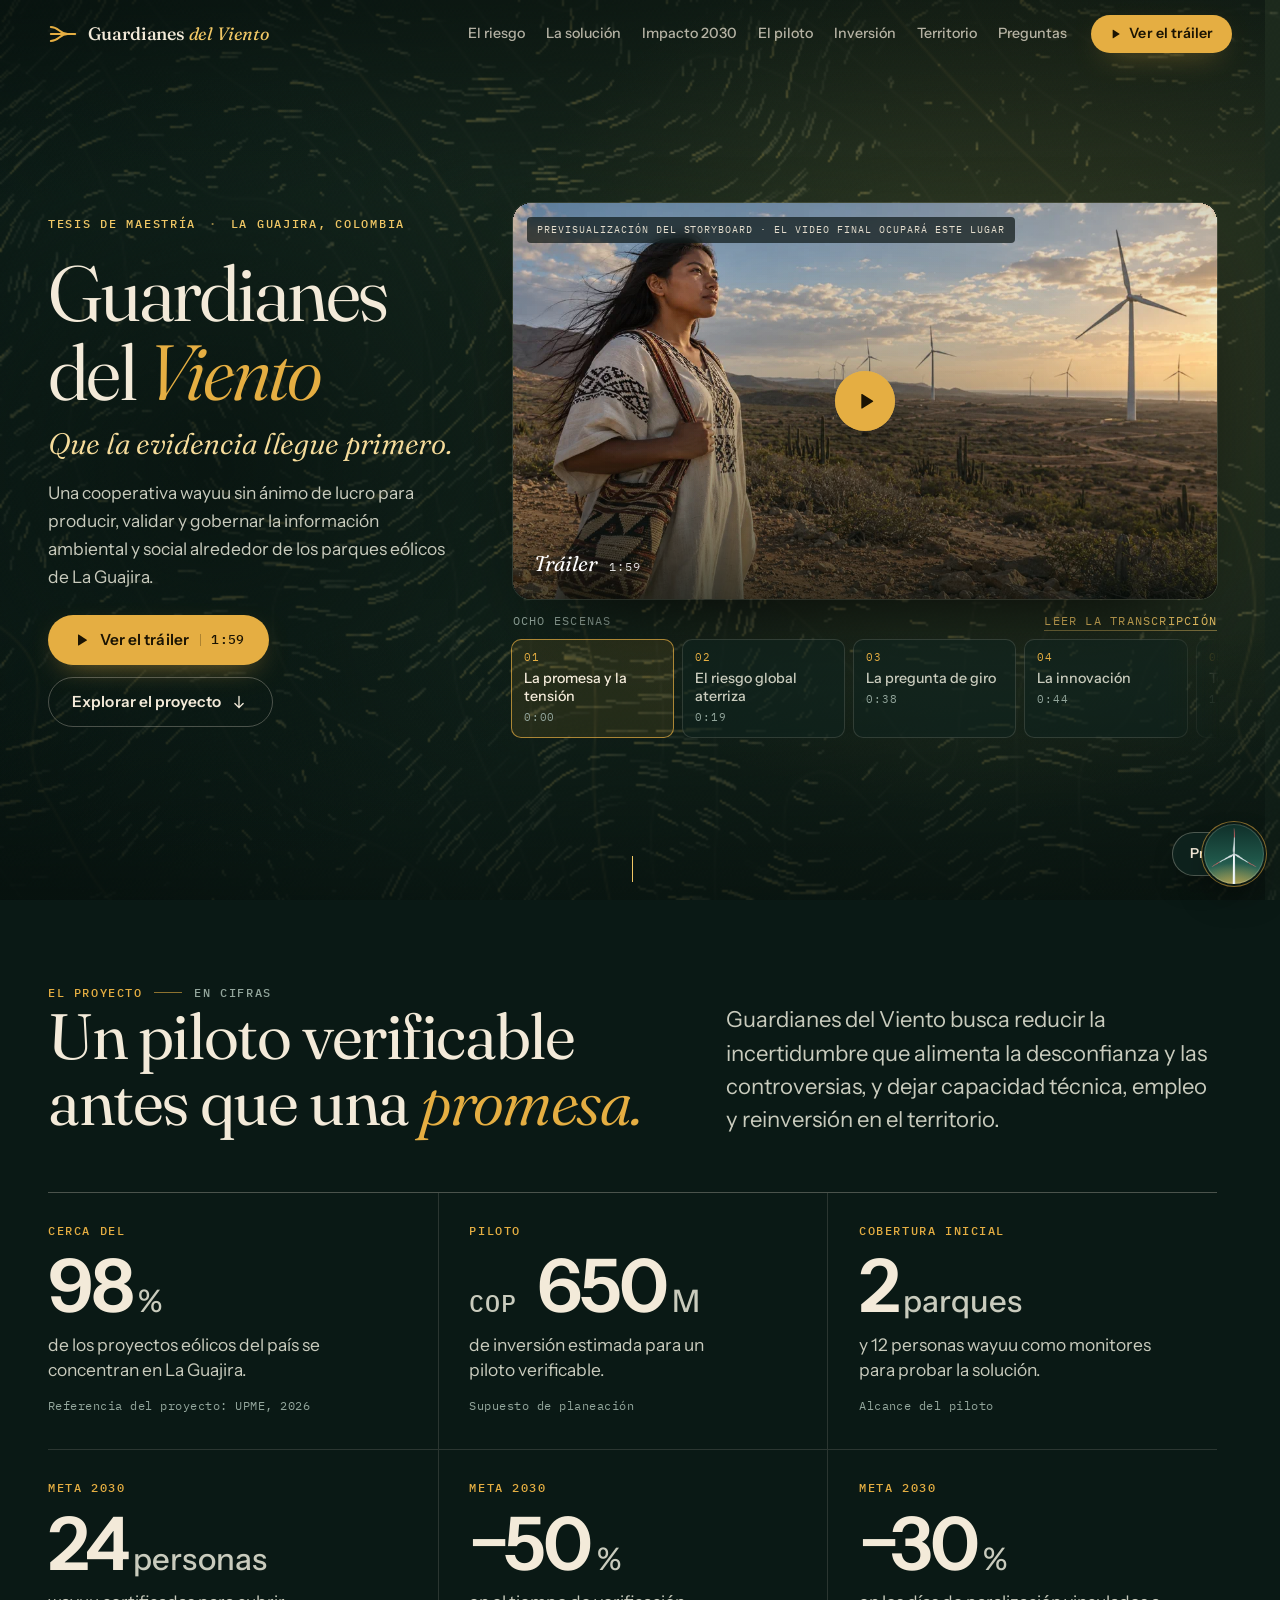
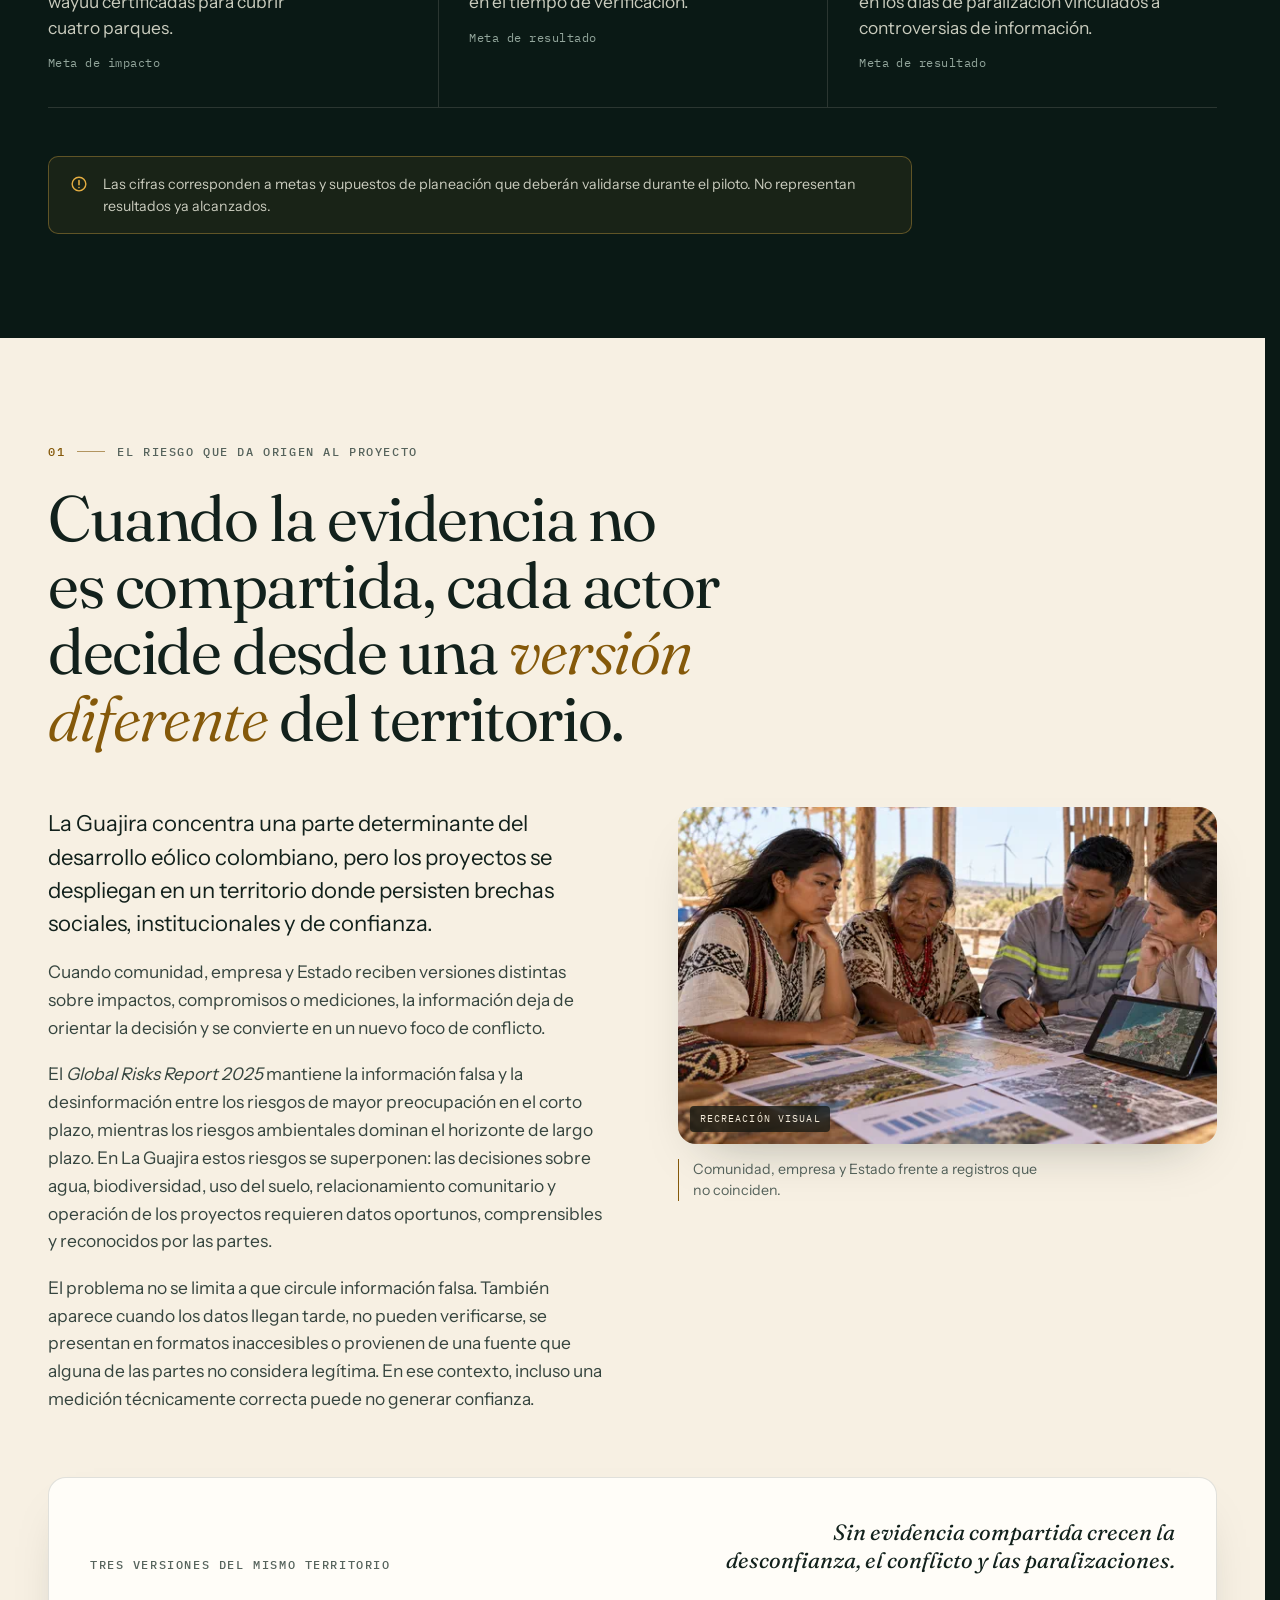
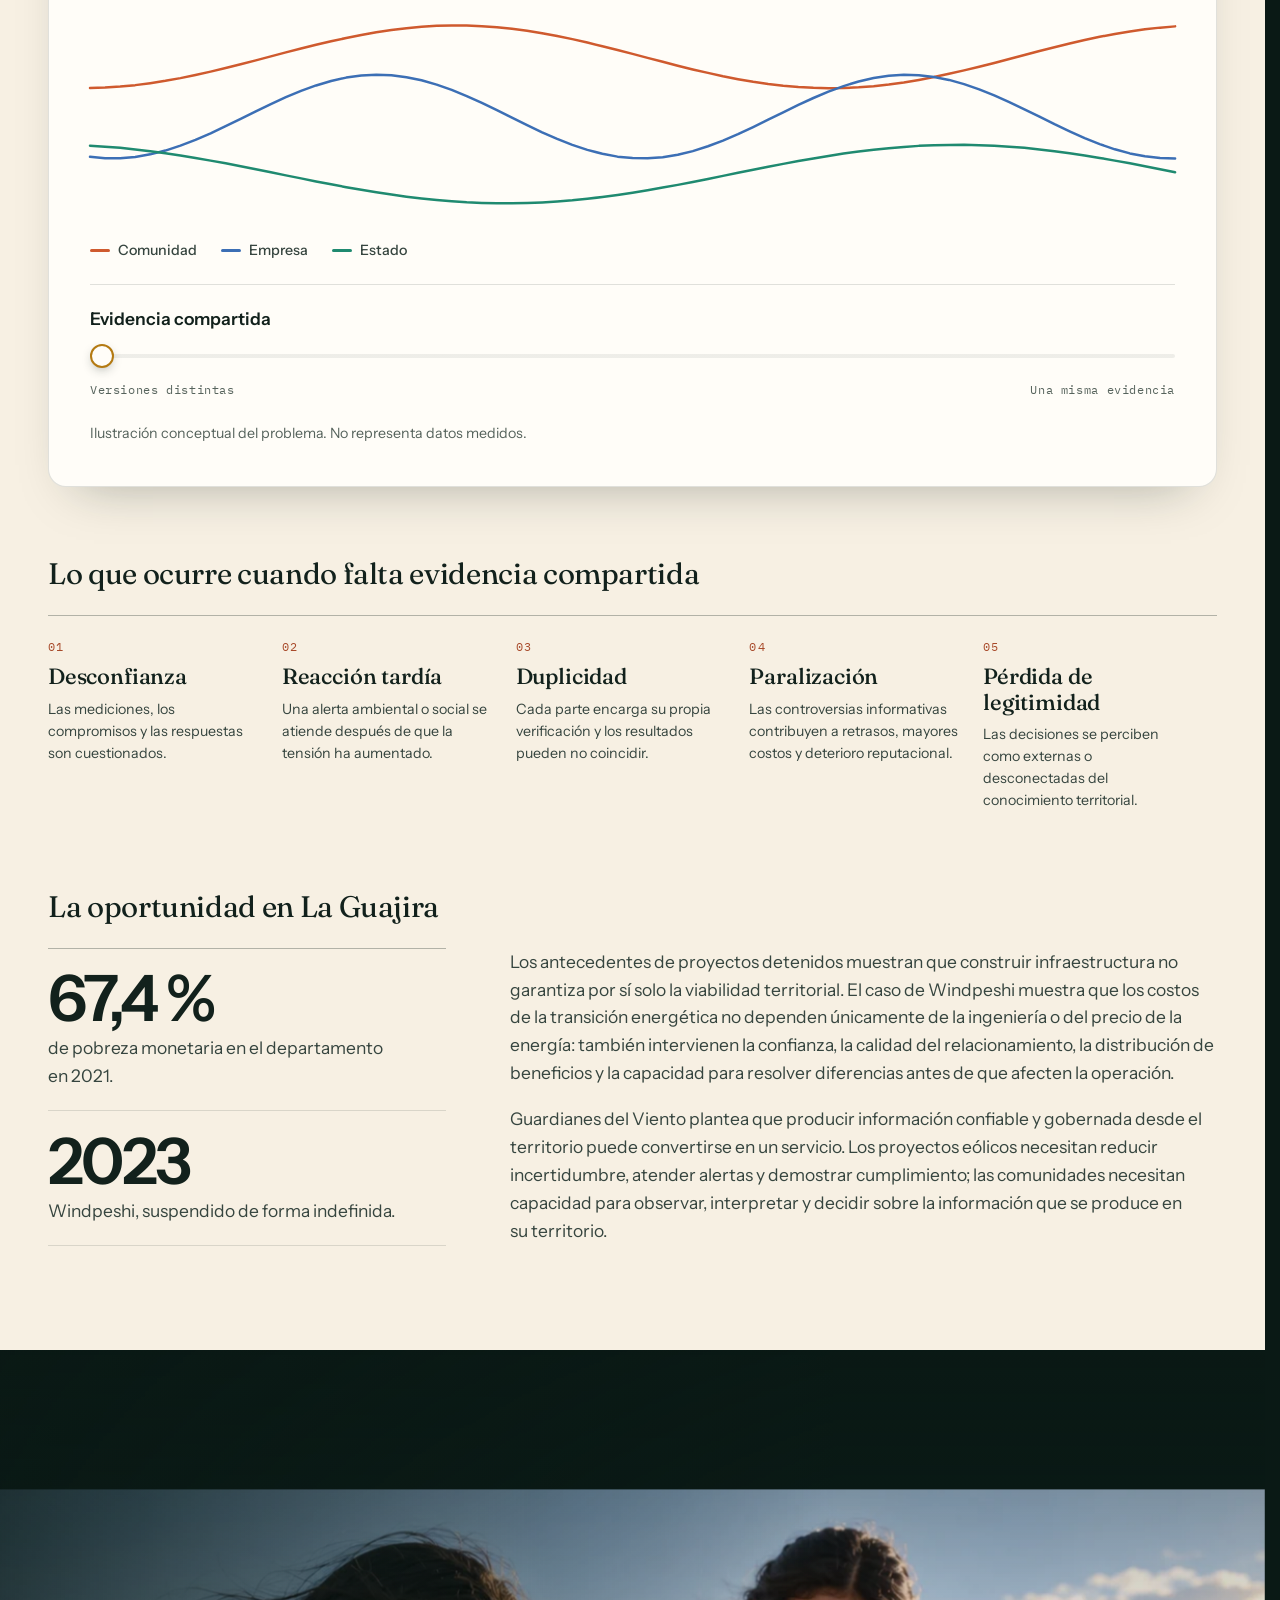
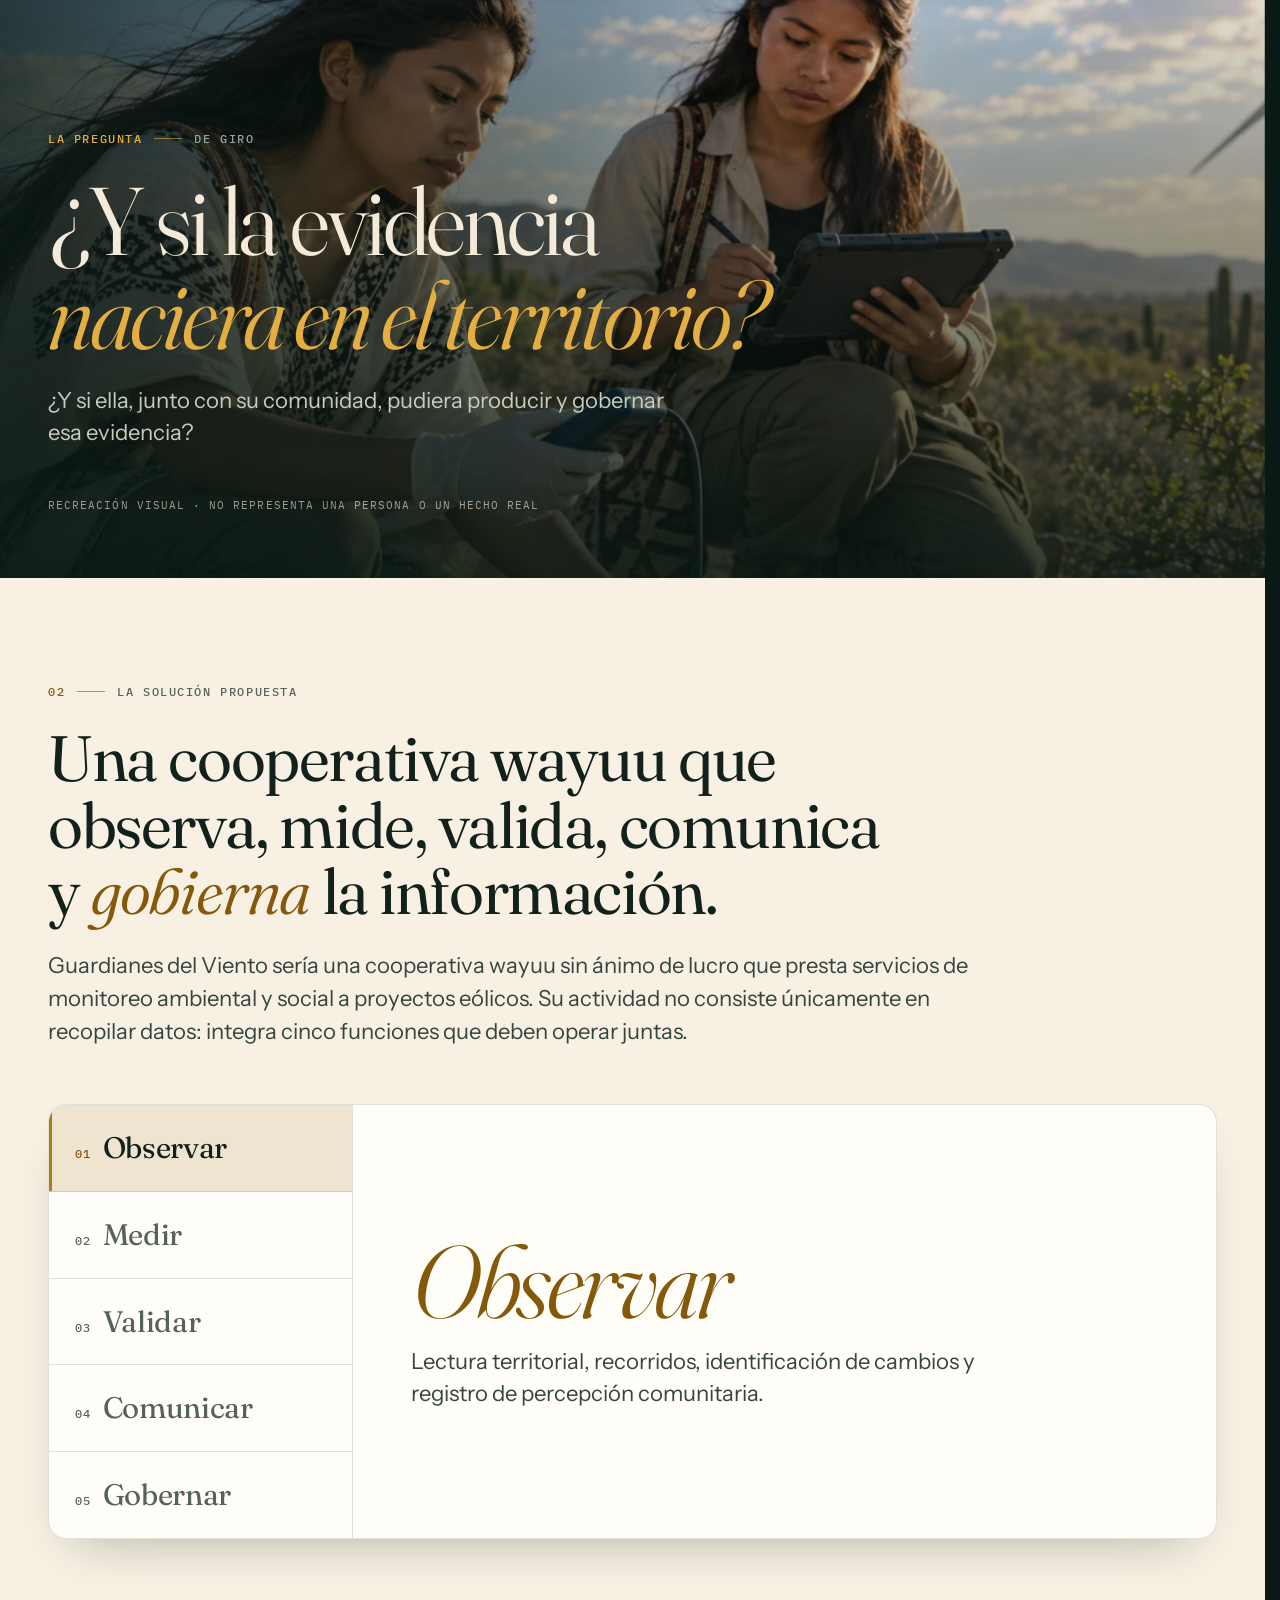
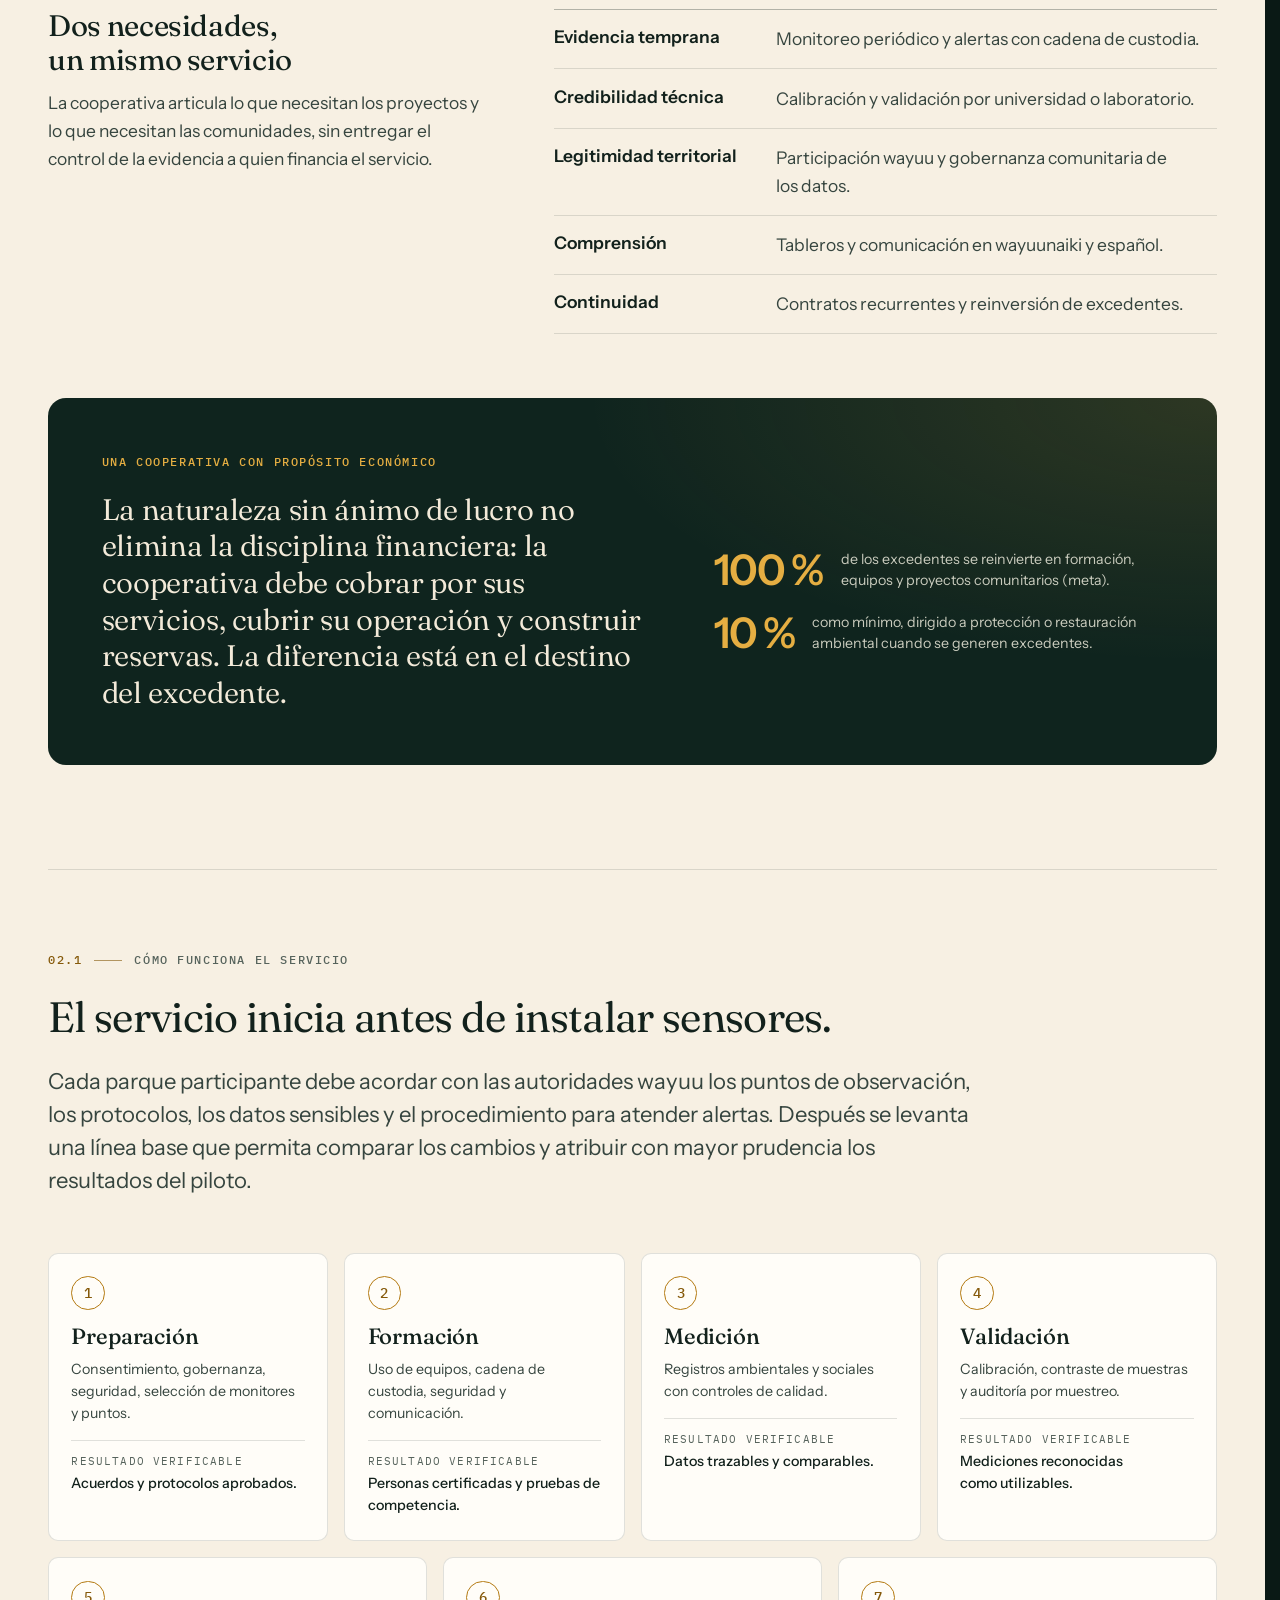
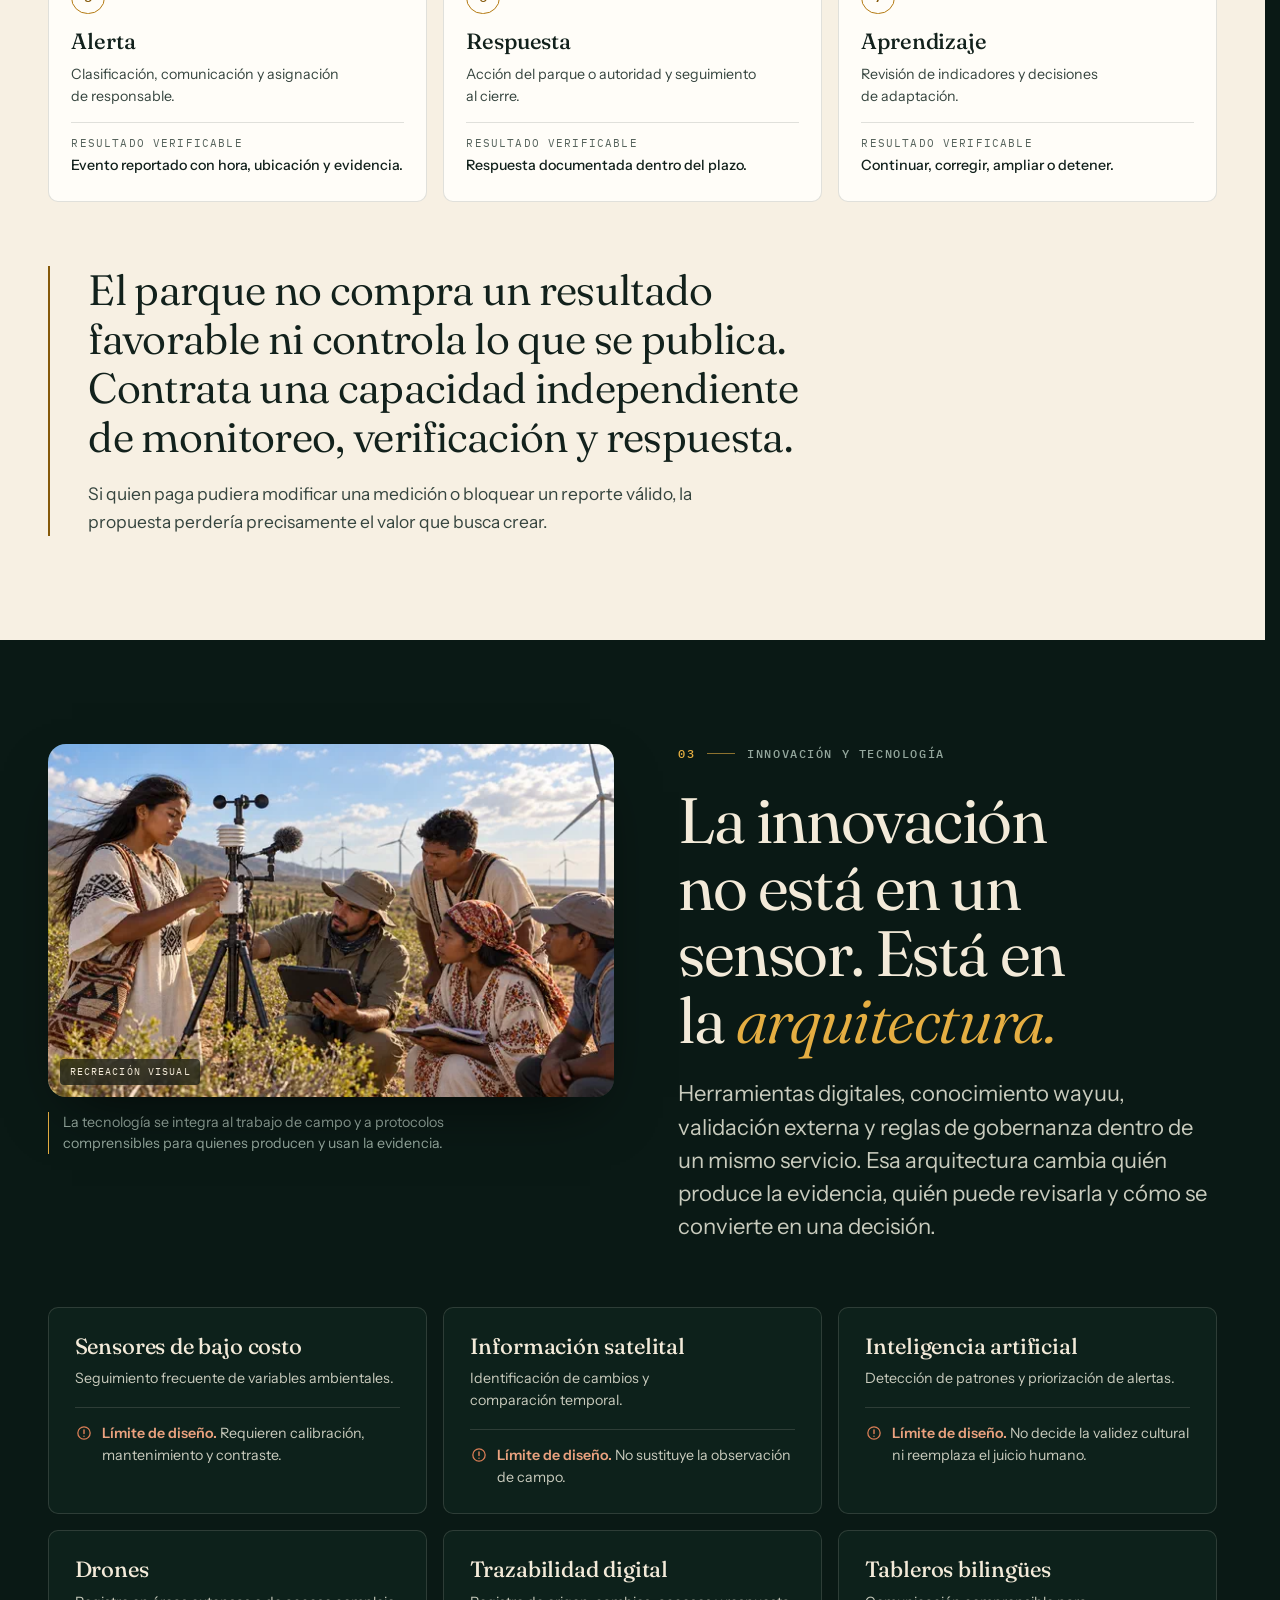
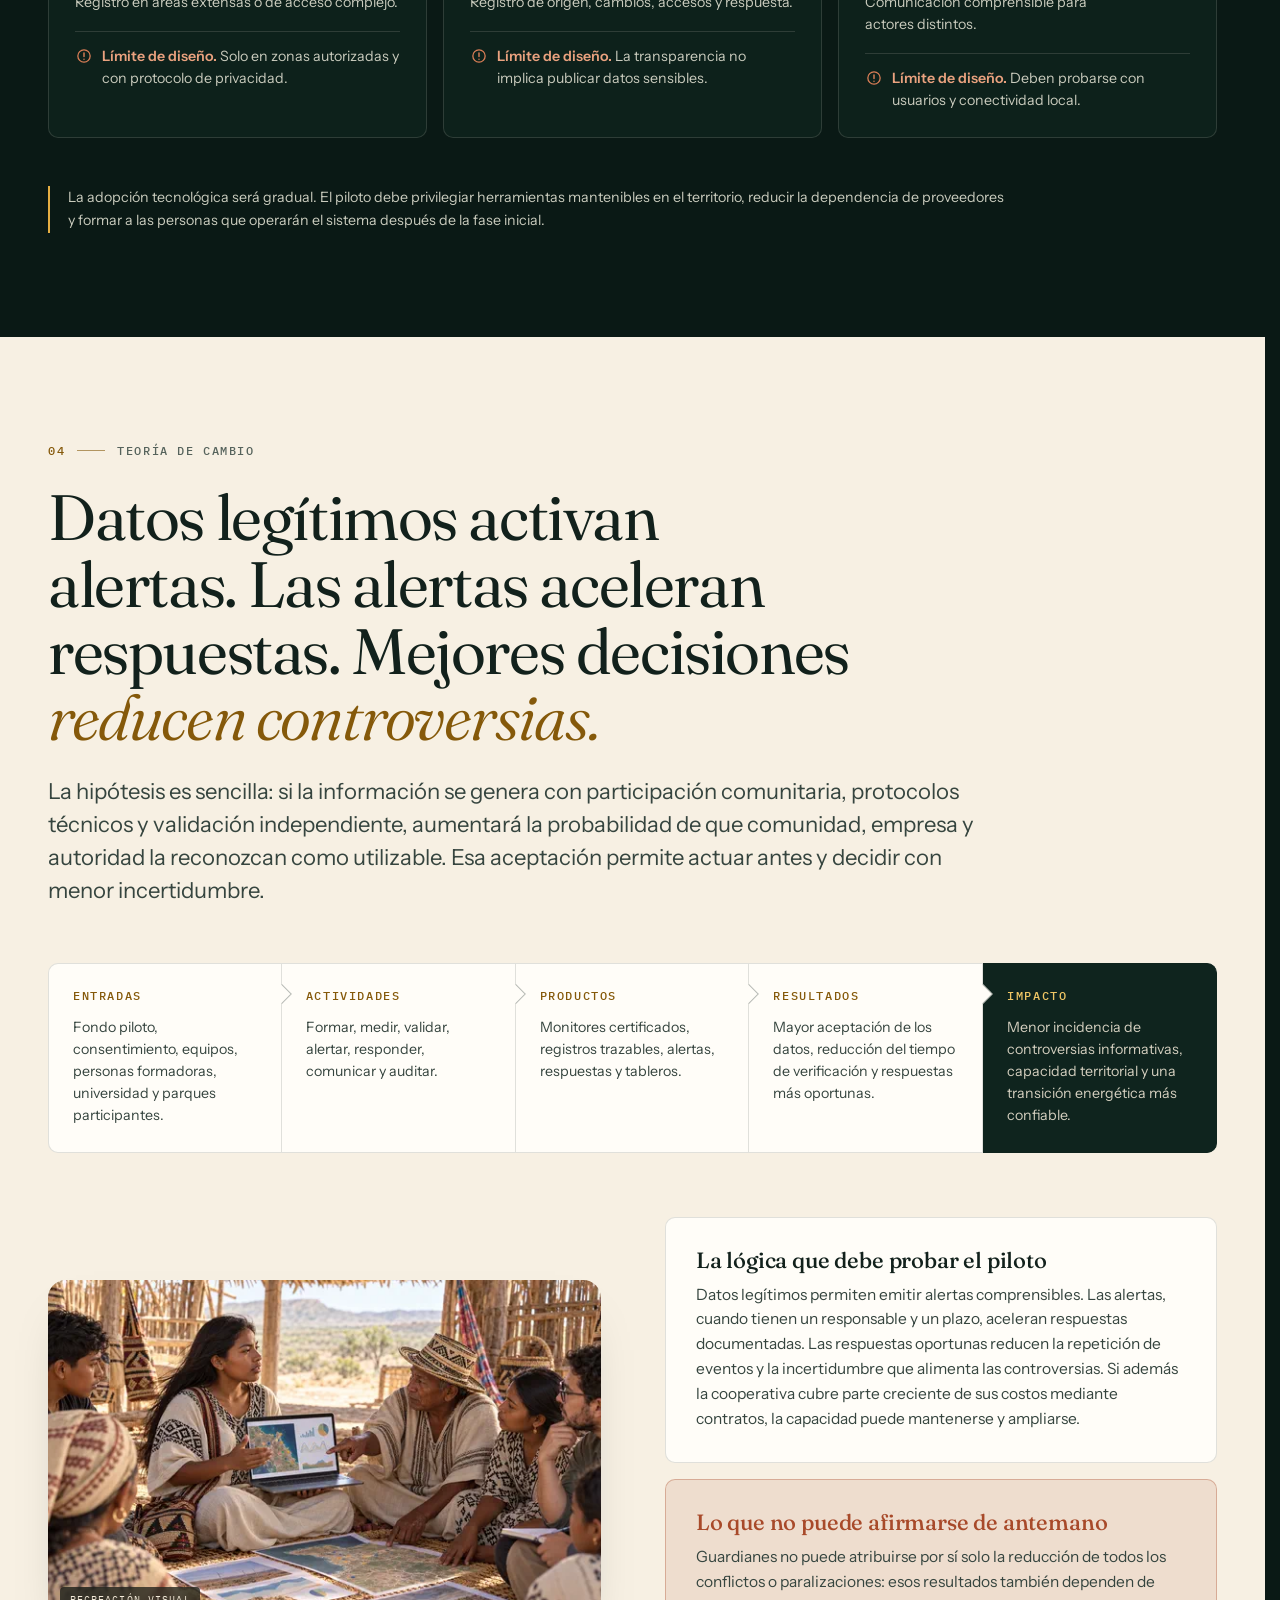
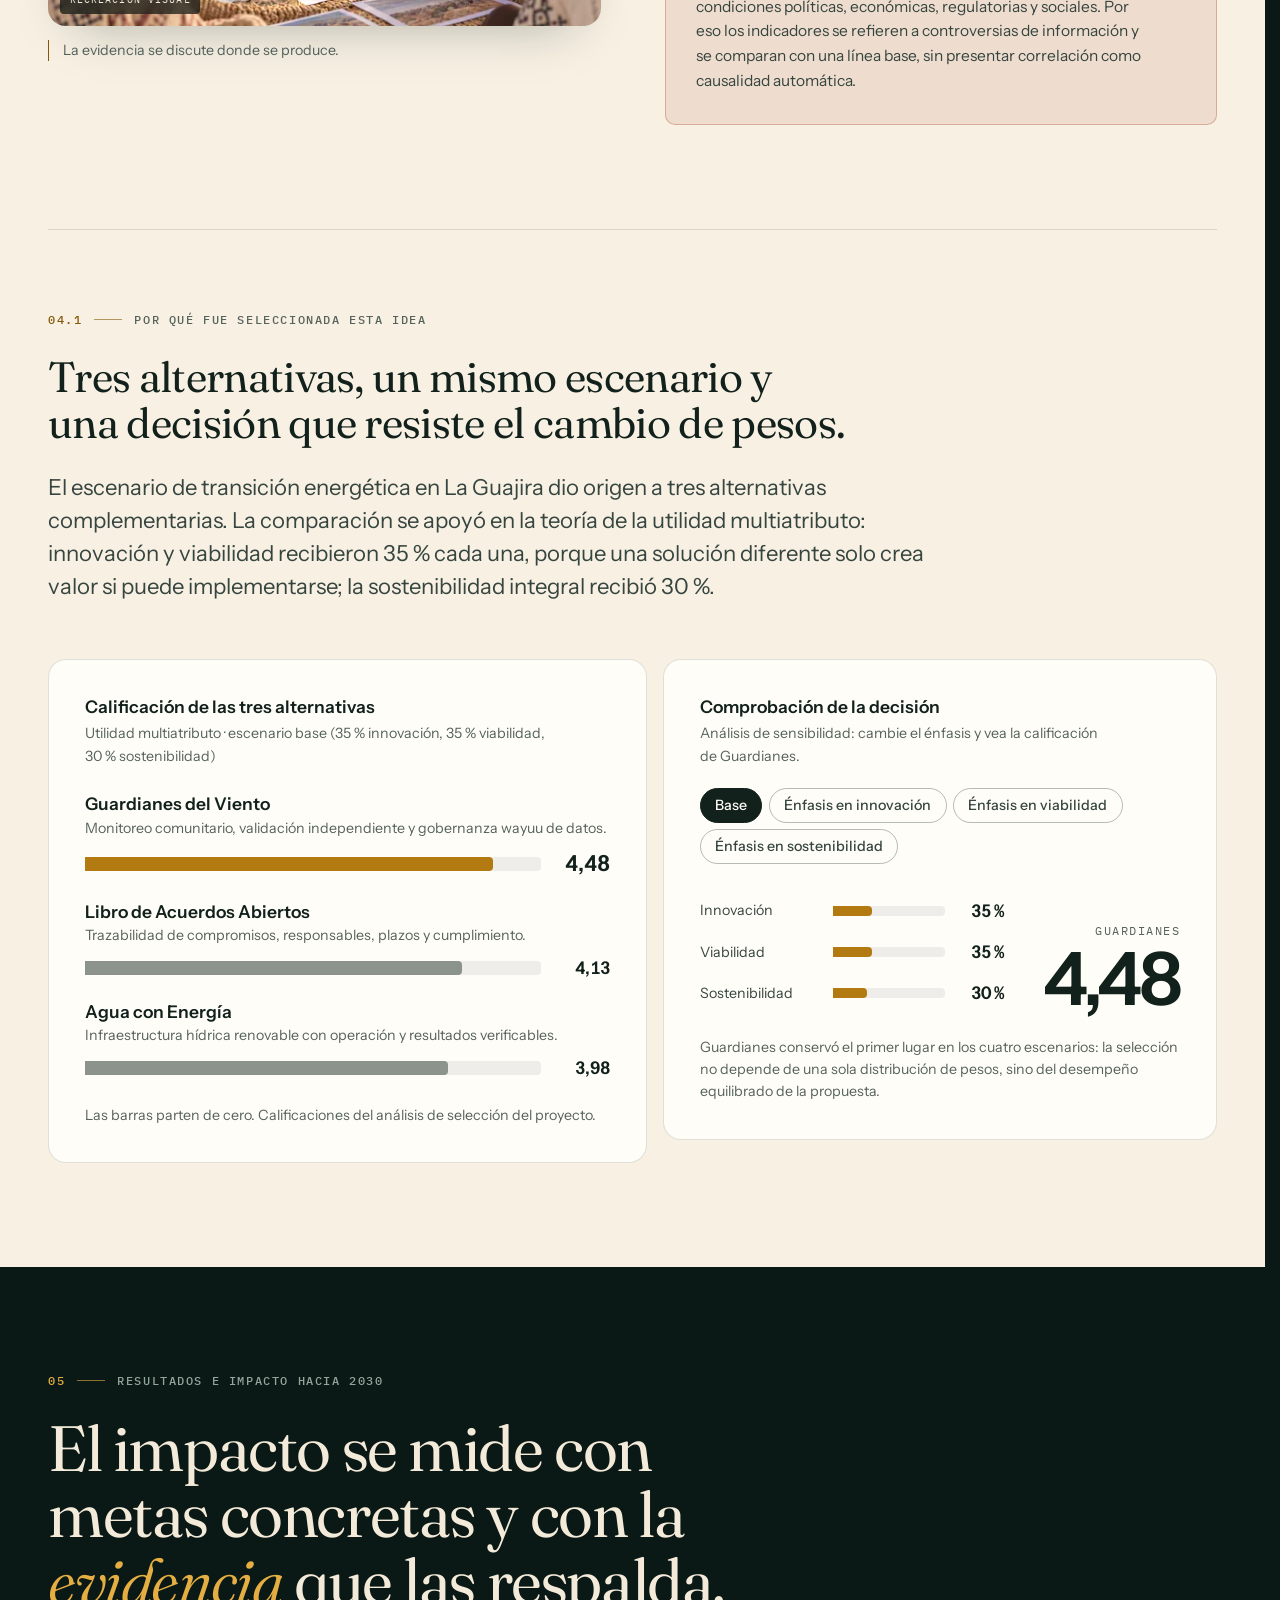
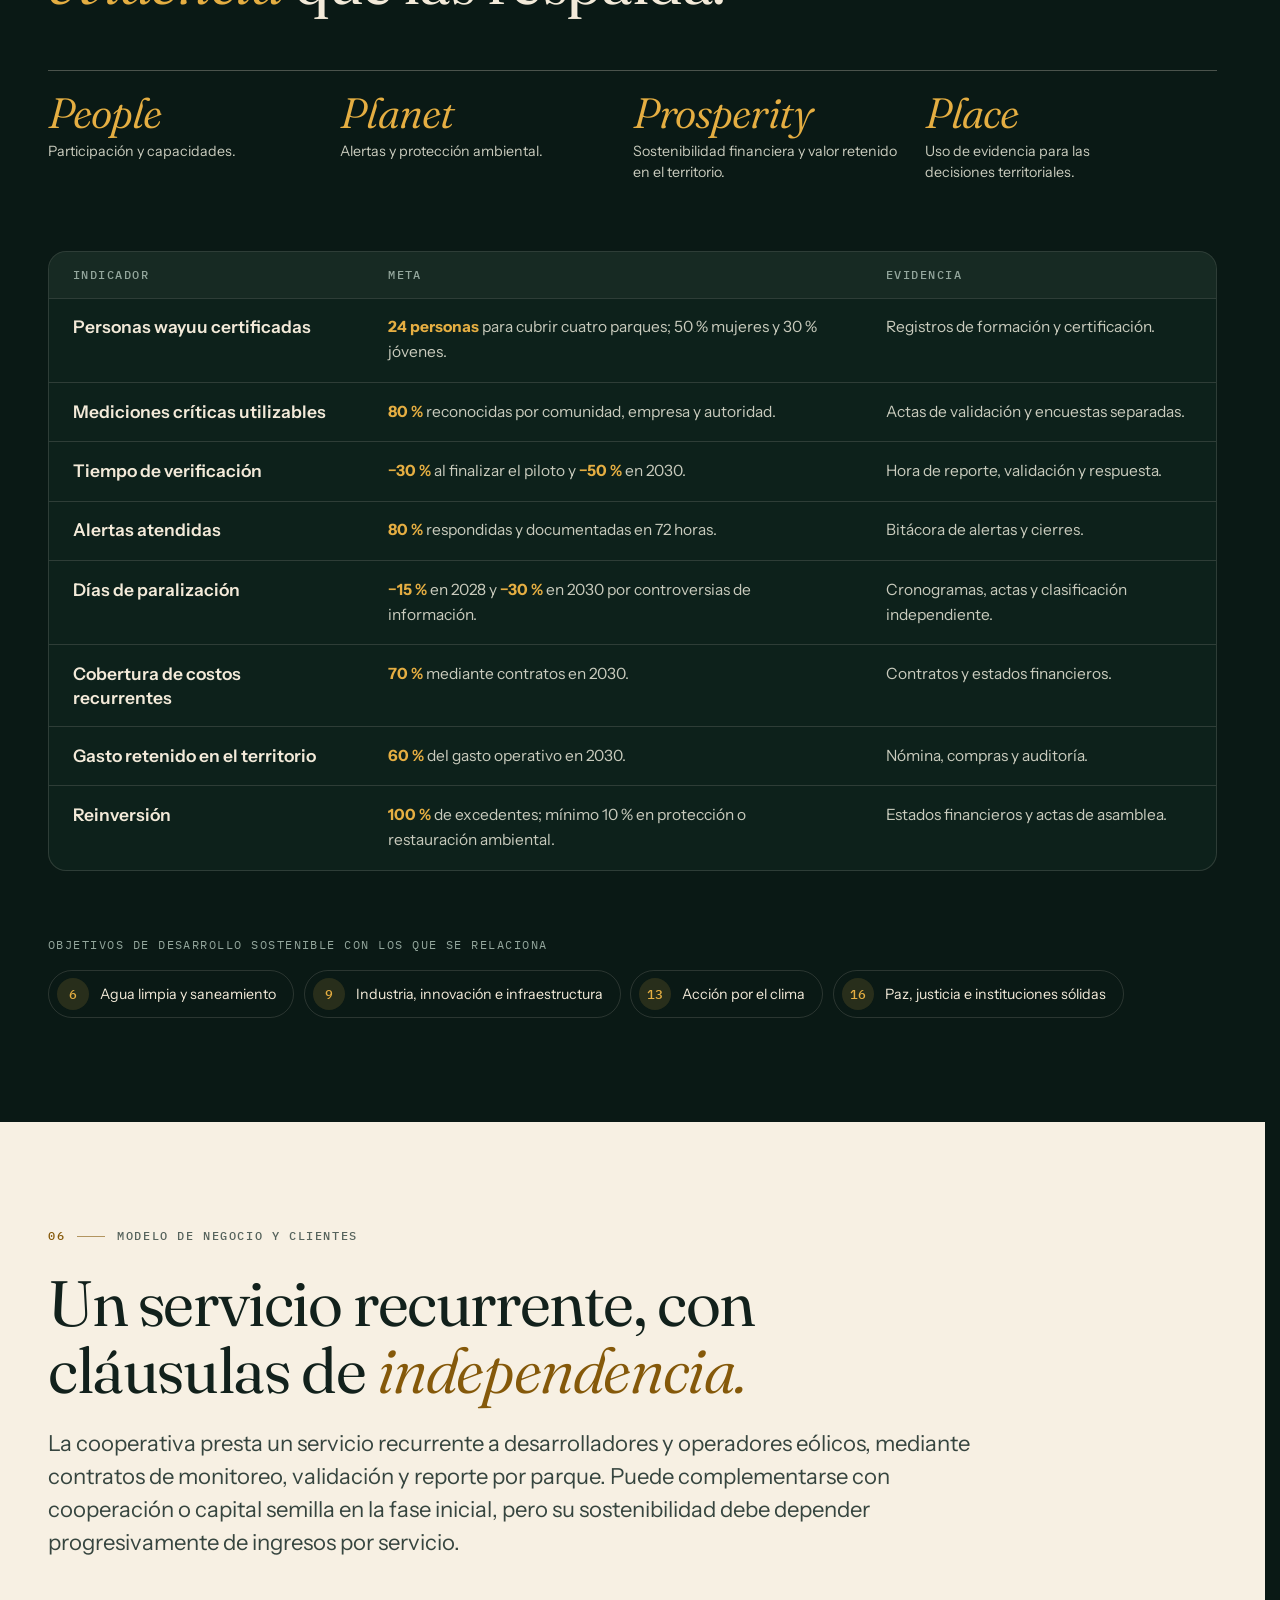
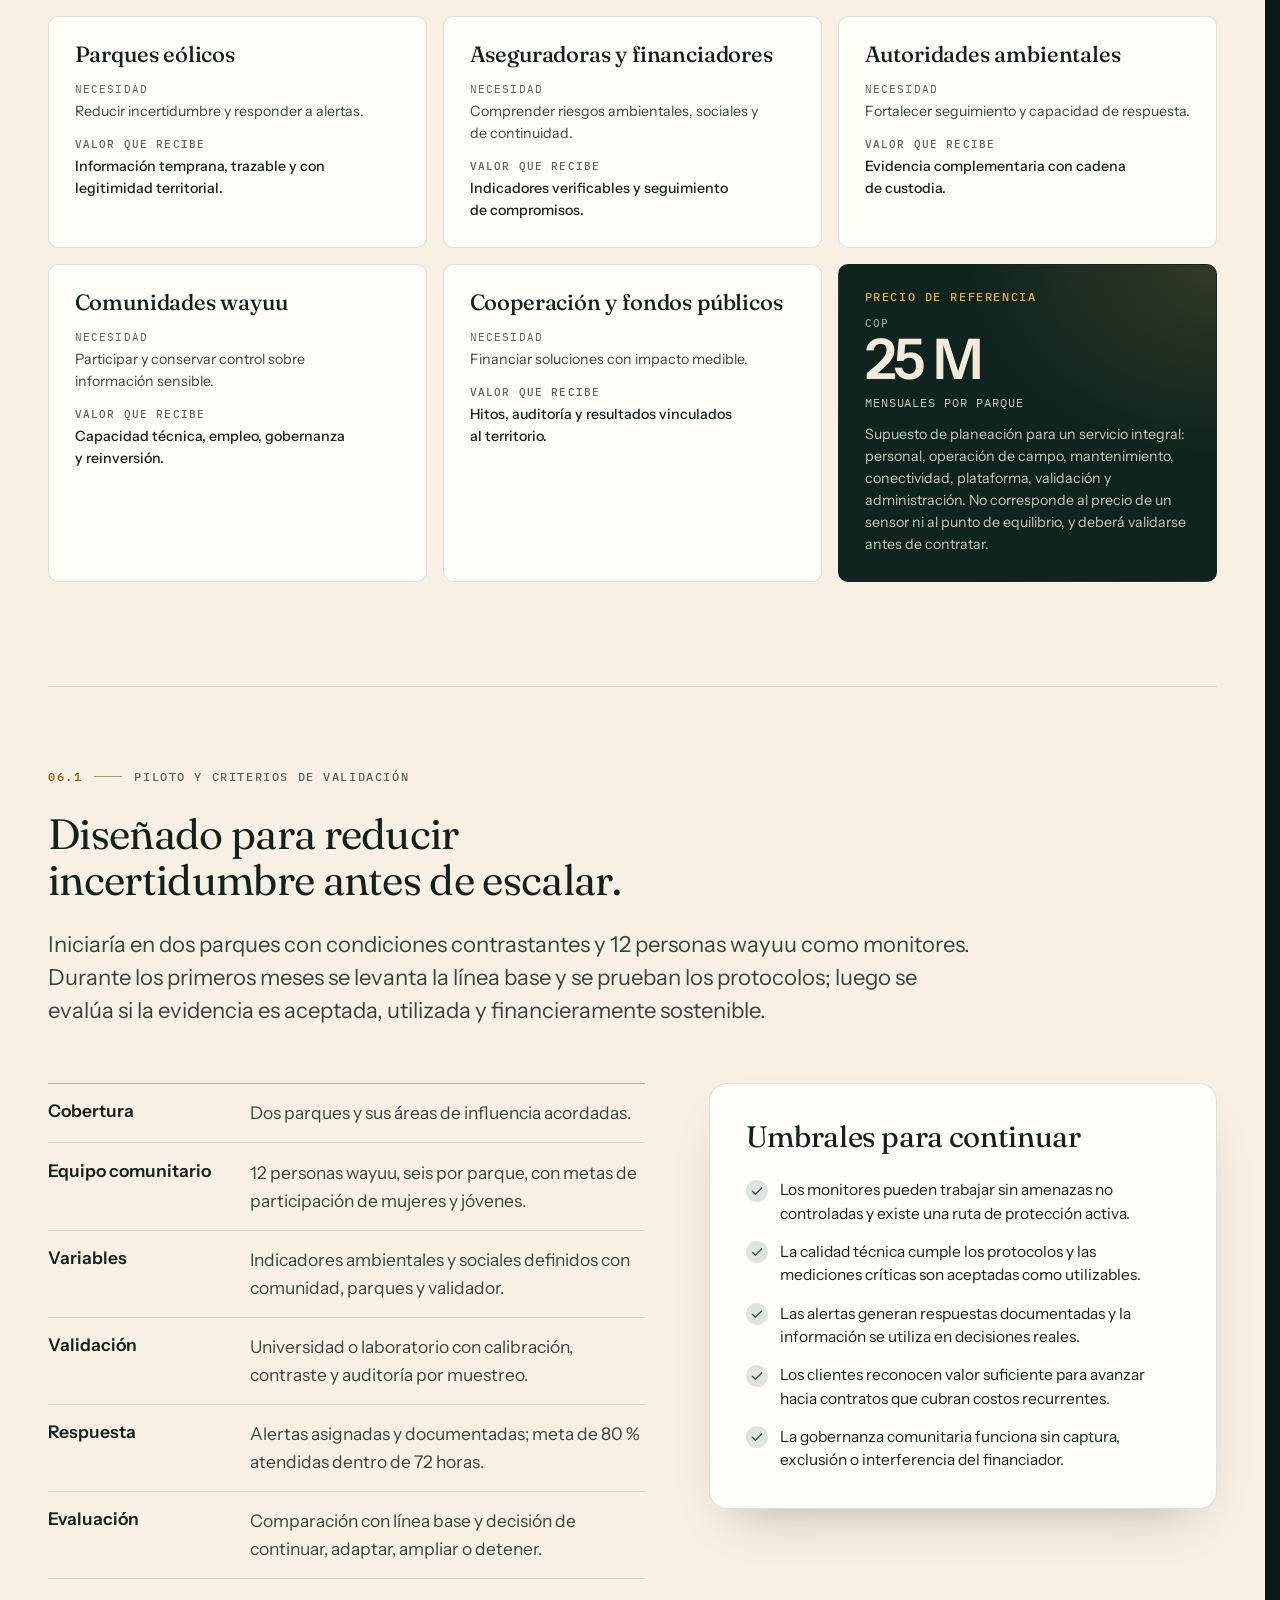
==== index.html @ c6961196 "Sitio de la tesis Guardianes del Viento Página de presentación con el tráiler como pieza central: es" ====
<!doctype html>
<html lang="es" class="no-js">
<head>
<meta charset="utf-8">
<meta name="viewport" content="width=device-width, initial-scale=1, viewport-fit=cover">
<title>Guardianes del Viento · Que la evidencia llegue primero</title>
<meta name="description" content="Tesis de maestría. Guardianes del Viento propone una cooperativa wayuu sin ánimo de lucro que produce, valida y gobierna información ambiental y social alrededor de los parques eólicos de La Guajira. Tráiler, informe para evaluar la inversión y asistente de preguntas.">
<meta name="theme-color" content="#0a1915">
<meta name="color-scheme" content="dark light">
<link rel="canonical" href="https://edwincalderondev-rgb.github.io/Guardianes-del-viento/">

<meta property="og:type" content="website">
<meta property="og:locale" content="es_CO">
<meta property="og:site_name" content="Guardianes del Viento">
<meta property="og:title" content="Guardianes del Viento · Que la evidencia llegue primero">
<meta property="og:description" content="Una cooperativa wayuu que produce, valida y gobierna la evidencia ambiental y social de la transición eólica en La Guajira. Tráiler e informe para evaluar la inversión.">
<meta property="og:url" content="https://edwincalderondev-rgb.github.io/Guardianes-del-viento/">
<meta property="og:image" content="https://edwincalderondev-rgb.github.io/Guardianes-del-viento/assets/img/og/guardianes-del-viento.jpg">
<meta property="og:image:width" content="1200">
<meta property="og:image:height" content="630">
<meta property="og:image:alt" content="Guardianes del Viento: que la evidencia llegue primero.">
<meta name="twitter:card" content="summary_large_image">
<meta name="twitter:title" content="Guardianes del Viento · Que la evidencia llegue primero">
<meta name="twitter:description" content="Una cooperativa wayuu que produce, valida y gobierna la evidencia de la transición eólica en La Guajira.">
<meta name="twitter:image" content="https://edwincalderondev-rgb.github.io/Guardianes-del-viento/assets/img/og/guardianes-del-viento.jpg">

<link rel="icon" href="favicon.svg" type="image/svg+xml">
<link rel="icon" href="favicon.ico" sizes="32x32">
<link rel="apple-touch-icon" href="apple-touch-icon.png">
<link rel="manifest" href="site.webmanifest">

<link rel="preload" href="assets/fonts/fraunces-var.woff2" as="font" type="font/woff2" crossorigin>
<link rel="preload" href="assets/fonts/instrument-sans-var.woff2" as="font" type="font/woff2" crossorigin>
<link rel="preload" as="image" type="image/webp" href="assets/img/escenas/01-territorio-1100.webp" imagesrcset="assets/img/escenas/01-territorio-640.webp 640w, assets/img/escenas/01-territorio-1100.webp 1100w, assets/img/escenas/01-territorio-1672.webp 1672w" imagesizes="(min-width: 1100px) 58vw, 100vw" fetchpriority="high">

<link rel="stylesheet" href="assets/css/tokens.css">
<link rel="stylesheet" href="assets/css/base.css">
<link rel="stylesheet" href="assets/css/sections.css">
<link rel="stylesheet" href="assets/css/trailer.css">
<link rel="stylesheet" href="assets/css/alisio.css">

<script>
  // Marca que hay JavaScript y, si el script principal no llega a cargar, deja todo el contenido a la vista
  document.documentElement.className = document.documentElement.className.replace('no-js', 'js');
  setTimeout(function () { if (!window.__gvReady) document.documentElement.classList.add('no-reveal'); }, 4000);
</script>
</head>

<body data-tone="dark">

<canvas id="fondo" aria-hidden="true"></canvas>

<a class="skip-link" href="#contenido">Saltar al contenido</a>
<div class="scroll-progress" aria-hidden="true"><span id="scrollProgress"></span></div>

<!-- Iconos del sitio: un solo sprite en linea (funciona tambien abierto como archivo local) -->
<svg class="sprite" aria-hidden="true" focusable="false">
  <symbol id="i-play" viewBox="0 0 24 24"><path d="M8 5.2v13.6a.6.6 0 0 0 .92.5l10.7-6.8a.6.6 0 0 0 0-1L8.92 4.7A.6.6 0 0 0 8 5.2Z" fill="currentColor"/></symbol>
  <symbol id="i-pause" viewBox="0 0 24 24"><path d="M7 5h3.4v14H7zM13.6 5H17v14h-3.4z" fill="currentColor"/></symbol>
  <symbol id="i-replay" viewBox="0 0 24 24"><path d="M4.5 12a7.5 7.5 0 1 0 2.4-5.5M4.5 4.5v3.8h3.8" fill="none" stroke="currentColor" stroke-width="1.8" stroke-linecap="round" stroke-linejoin="round"/></symbol>
  <symbol id="i-cc" viewBox="0 0 24 24"><rect x="3" y="5.5" width="18" height="13" rx="2.5" fill="none" stroke="currentColor" stroke-width="1.7"/><path d="M10.6 10.4a2.3 2.3 0 1 0 0 3.2M17 10.4a2.3 2.3 0 1 0 0 3.2" fill="none" stroke="currentColor" stroke-width="1.7" stroke-linecap="round"/></symbol>
  <symbol id="i-volume" viewBox="0 0 24 24"><path d="M4 9.5h3.2L12 5.6v12.8l-4.8-3.9H4z" fill="currentColor"/><path d="M15.2 9.2a4 4 0 0 1 0 5.6M17.6 6.8a7.4 7.4 0 0 1 0 10.4" fill="none" stroke="currentColor" stroke-width="1.7" stroke-linecap="round"/></symbol>
  <symbol id="i-mute" viewBox="0 0 24 24"><path d="M4 9.5h3.2L12 5.6v12.8l-4.8-3.9H4z" fill="currentColor"/><path d="m15.5 9.5 5 5m0-5-5 5" fill="none" stroke="currentColor" stroke-width="1.7" stroke-linecap="round"/></symbol>
  <symbol id="i-expand" viewBox="0 0 24 24"><path d="M4.5 9.5v-5h5M19.5 9.5v-5h-5M4.5 14.5v5h5M19.5 14.5v5h-5" fill="none" stroke="currentColor" stroke-width="1.8" stroke-linecap="round" stroke-linejoin="round"/></symbol>
  <symbol id="i-collapse" viewBox="0 0 24 24"><path d="M9.5 4.5v5h-5M14.5 4.5v5h5M9.5 19.5v-5h-5M14.5 19.5v-5h5" fill="none" stroke="currentColor" stroke-width="1.8" stroke-linecap="round" stroke-linejoin="round"/></symbol>
  <symbol id="i-screen" viewBox="0 0 24 24"><rect x="3" y="5" width="18" height="12" rx="2" fill="none" stroke="currentColor" stroke-width="1.7"/><path d="M8.5 20.5h7" stroke="currentColor" stroke-width="1.7" stroke-linecap="round"/></symbol>
  <symbol id="i-close" viewBox="0 0 24 24"><path d="m6 6 12 12M18 6 6 18" fill="none" stroke="currentColor" stroke-width="1.8" stroke-linecap="round"/></symbol>
  <symbol id="i-arrow" viewBox="0 0 24 24"><path d="M4.5 12h15m-5.5-5.5L19.5 12 14 17.5" fill="none" stroke="currentColor" stroke-width="1.8" stroke-linecap="round" stroke-linejoin="round"/></symbol>
  <symbol id="i-down" viewBox="0 0 24 24"><path d="M12 4.5v15m5.5-5.5L12 19.5 6.5 14" fill="none" stroke="currentColor" stroke-width="1.8" stroke-linecap="round" stroke-linejoin="round"/></symbol>
  <symbol id="i-chevron" viewBox="0 0 24 24"><path d="m6.5 9.5 5.5 5.5 5.5-5.5" fill="none" stroke="currentColor" stroke-width="1.8" stroke-linecap="round" stroke-linejoin="round"/></symbol>
  <symbol id="i-check" viewBox="0 0 24 24"><path d="m5 12.5 4.5 4.5L19 7.5" fill="none" stroke="currentColor" stroke-width="2" stroke-linecap="round" stroke-linejoin="round"/></symbol>
  <symbol id="i-limit" viewBox="0 0 24 24"><circle cx="12" cy="12" r="8.2" fill="none" stroke="currentColor" stroke-width="1.7"/><path d="M12 7.8v5M12 16.2v.1" stroke="currentColor" stroke-width="1.9" stroke-linecap="round"/></symbol>
  <symbol id="i-chat" viewBox="0 0 24 24"><path d="M5 5.5h14a1.5 1.5 0 0 1 1.5 1.5v8.5A1.5 1.5 0 0 1 19 17h-6.5L8 20.5V17H5a1.5 1.5 0 0 1-1.5-1.5V7A1.5 1.5 0 0 1 5 5.5Z" fill="none" stroke="currentColor" stroke-width="1.7" stroke-linejoin="round"/></symbol>
  <symbol id="i-mark" viewBox="0 0 32 32"><path d="M3 8.5c8.5 0 9.5 7.5 18 7.5h8M3 16h26M3 23.5c8.5 0 9.5-7.5 18-7.5" fill="none" stroke="currentColor" stroke-width="2.1" stroke-linecap="round"/></symbol>
</svg>

<header class="site-header" id="siteHeader">
  <div class="site-header-inner">
    <a class="brand" href="#trailer" aria-label="Guardianes del Viento, ir al inicio">
      <svg class="brand-mark" aria-hidden="true"><use href="#i-mark"/></svg>
      <span class="brand-name">Guardianes <span>del Viento</span></span>
    </a>

    <nav class="site-nav" aria-label="Secciones de la página">
      <a href="#riesgo">El riesgo</a>
      <a href="#solucion">La solución</a>
      <a href="#impacto">Impacto 2030</a>
      <a href="#piloto">El piloto</a>
      <a href="#inversion">Inversión</a>
      <a href="#territorio">Territorio</a>
      <a href="#preguntas">Preguntas</a>
    </nav>

    <div class="header-actions">
      <button class="now-playing" id="nowPlaying" type="button" hidden>
        <span class="now-playing-bars" aria-hidden="true"><i></i><i></i><i></i></span>
        <span class="now-playing-text">Tráiler en curso</span>
      </button>
      <a class="btn btn--gold btn--sm header-cta" href="#trailer" data-trailer-play>
        <svg aria-hidden="true"><use href="#i-play"/></svg>
        <span>Ver el tráiler</span>
      </a>
      <button class="menu-toggle" id="menuToggle" type="button" aria-expanded="false" aria-controls="menu">
        <span class="visually-hidden">Abrir el menú</span>
        <span class="menu-toggle-lines" aria-hidden="true"><i></i><i></i></span>
      </button>
    </div>
  </div>
</header>

<div class="menu" id="menu" data-tone="dark" hidden>
  <nav class="menu-nav" aria-label="Todas las secciones">
    <ol>
      <li><a href="#trailer"><span>00</span>El tráiler</a></li>
      <li><a href="#riesgo"><span>01</span>El riesgo</a></li>
      <li><a href="#solucion"><span>02</span>La solución</a></li>
      <li><a href="#tecnologia"><span>03</span>Tecnología</a></li>
      <li><a href="#cambio"><span>04</span>Teoría de cambio</a></li>
      <li><a href="#impacto"><span>05</span>Impacto 2030</a></li>
      <li><a href="#piloto"><span>06</span>El piloto</a></li>
      <li><a href="#gobernanza"><span>07</span>Gobernanza</a></li>
      <li><a href="#inversion"><span>08</span>Inversión</a></li>
      <li><a href="#territorio"><span>09</span>Territorio</a></li>
      <li><a href="#preguntas"><span>10</span>Preguntas</a></li>
    </ol>
  </nav>
</div>

<main id="contenido">

<!-- ========================================================================
     00 · ESCENARIO DEL TRÁILER
     El video es la pieza central: la página entera es su marco.
     ===================================================================== -->
<section class="stage" id="trailer" data-tone="dark" aria-labelledby="titulo">
  <div class="stage-inner">

    <div class="stage-copy">
      <p class="eyebrow" data-rise style="--i:0">Tesis de maestría <span aria-hidden="true">·</span> La Guajira, Colombia</p>
      <h1 class="stage-title" id="titulo">
        <span class="line"><span data-rise style="--i:1">Guardianes</span></span>
        <span class="line"><span data-rise style="--i:2">del <em>Viento</em></span></span>
      </h1>
      <p class="stage-motto" data-rise style="--i:3">Que la evidencia llegue primero.</p>
      <p class="stage-lede" data-rise style="--i:4">Una cooperativa wayuu sin ánimo de lucro para producir, validar y gobernar la información ambiental y social alrededor de los parques eólicos de La Guajira.</p>
      <div class="stage-actions" data-rise style="--i:5">
        <button class="btn btn--gold" type="button" data-trailer-play>
          <svg aria-hidden="true"><use href="#i-play"/></svg>
          <span>Ver el tráiler</span>
          <span class="btn-meta" data-trailer-duration>1:58</span>
        </button>
        <a class="btn btn--ghost" href="#cifras">
          <span>Explorar el proyecto</span>
          <svg aria-hidden="true"><use href="#i-down"/></svg>
        </a>
      </div>
    </div>

    <div class="player-slot" id="playerSlot">
    <div class="player" id="player" data-state="idle" role="region" aria-label="Tráiler de Guardianes del Viento">
      <div class="player-backdrop" aria-hidden="true"></div>

      <div class="frame-wrap">
        <div class="frame-glow" aria-hidden="true"></div>

        <div class="frame" id="frame">
          <!-- Escenas de la previsualización: las ocho del storyboard, sincronizadas con la voz.
               Cuando exista el video final, trailer-data.js lo activa y estas capas no se usan. -->
          <div class="scenes" id="scenes" aria-hidden="true">

            <div class="scene" data-scene="1" style="--ox:24%;--oy:38%;--s0:1.02;--s1:1.16">
              <img class="scene-img" alt="" width="1672" height="941" decoding="async"
                   data-src="assets/img/escenas/01-territorio-1100.webp"
                   data-srcset="assets/img/escenas/01-territorio-640.webp 640w, assets/img/escenas/01-territorio-1100.webp 1100w, assets/img/escenas/01-territorio-1672.webp 1672w">
              <div class="scene-ov scene-ov--bl">
                <p class="ov-caps" data-in=".33" data-out=".98">Energía para Colombia</p>
                <p class="ov-caps ov-caps--gold" data-in=".68" data-out=".98">¿Confianza para el territorio?</p>
              </div>
              <svg class="ov-lines" viewBox="0 0 800 120" preserveAspectRatio="none" data-in=".53" data-out=".98">
                <path d="M0 40 C 160 10, 300 70, 470 34 S 700 20, 800 52"/>
                <path d="M0 62 C 150 96, 330 30, 480 70 S 690 96, 800 60"/>
                <path d="M0 86 C 190 60, 290 110, 460 84 S 720 58, 800 92"/>
              </svg>
            </div>

            <div class="scene" data-scene="2" style="--ox:52%;--oy:70%;--s0:1.12;--s1:1.02">
              <img class="scene-img" alt="" width="1672" height="941" decoding="async"
                   data-src="assets/img/escenas/02-versiones-1100.webp"
                   data-srcset="assets/img/escenas/02-versiones-640.webp 640w, assets/img/escenas/02-versiones-1100.webp 1100w, assets/img/escenas/02-versiones-1672.webp 1672w">
              <div class="scene-ov scene-ov--tl">
                <p class="ov-caps" data-in=".13" data-out=".55">Desinformación <i>+</i> riesgo ambiental</p>
              </div>
              <div class="scene-ov scene-ov--bl">
                <p class="ov-figure" data-in=".6" data-out=".985">
                  <span class="ov-figure-pre">cerca del</span>
                  <span class="ov-figure-num"><b data-ov-count="98">98</b> %</span>
                  <span class="ov-figure-post">de los proyectos eólicos del país</span>
                </p>
              </div>
              <p class="ov-source" data-in=".08" data-out=".95">Fuentes: WEF 2025 · UPME 2026</p>
            </div>

            <div class="scene" data-scene="3" style="--ox:40%;--oy:60%;--s0:1.18;--s1:1.06">
              <img class="scene-img" alt="" width="1672" height="941" decoding="async"
                   data-src="assets/img/escenas/03-monitoreo-1100.webp"
                   data-srcset="assets/img/escenas/03-monitoreo-640.webp 640w, assets/img/escenas/03-monitoreo-1100.webp 1100w, assets/img/escenas/03-monitoreo-1672.webp 1672w">
              <div class="scene-ov scene-ov--center">
                <p class="ov-quote">
                  <span data-in=".05" data-out=".97">¿Y si la evidencia</span>
                  <span data-in=".45" data-out=".97"><em>naciera en el territorio?</em></span>
                </p>
              </div>
            </div>

            <div class="scene" data-scene="4" style="--ox:36%;--oy:44%;--s0:1.03;--s1:1.14">
              <img class="scene-img" alt="" width="1672" height="941" decoding="async"
                   data-src="assets/img/escenas/04-formacion-1100.webp"
                   data-srcset="assets/img/escenas/04-formacion-640.webp 640w, assets/img/escenas/04-formacion-1100.webp 1100w, assets/img/escenas/04-formacion-1672.webp 1672w">
              <p class="ov-stamp" data-in=".69" data-out=".985">Gobernanza comunitaria de datos</p>
              <div class="scene-ov scene-ov--bl">
                <p class="ov-tools" data-in=".42" data-out=".69">Sensores · Satélite · IA · Tableros bilingües</p>
                <p class="ov-sum">
                  <span data-in=".3" data-out=".985">Conocimiento wayuu</span>
                  <i data-in=".42" data-out=".985">+</i>
                  <span data-in=".42" data-out=".985">Tecnología</span>
                  <i data-in=".57" data-out=".985">+</i>
                  <span data-in=".57" data-out=".985">Validación</span>
                </p>
              </div>
            </div>

            <div class="scene scene--soft" data-scene="5" style="--ox:50%;--oy:50%;--s0:1.1;--s1:1.04">
              <img class="scene-img" alt="" width="1672" height="941" decoding="async"
                   data-src="assets/img/escenas/05-gobernanza-1100.webp"
                   data-srcset="assets/img/escenas/05-gobernanza-640.webp 640w, assets/img/escenas/05-gobernanza-1100.webp 1100w, assets/img/escenas/05-gobernanza-1672.webp 1672w">
              <div class="scene-ov scene-ov--center">
                <ol class="ov-chain">
                  <li data-in=".16" data-out=".985">Datos</li>
                  <li data-in=".31" data-out=".985">Alertas</li>
                  <li data-in=".52" data-out=".985">Respuestas</li>
                  <li data-in=".7" data-out=".985">Decisiones</li>
                </ol>
                <p class="ov-result" data-in=".85" data-out=".985">Menos controversias</p>
              </div>
            </div>

            <div class="scene scene--split" data-scene="6" style="--ox:30%;--oy:50%;--s0:1.04;--s1:1.12">
              <img class="scene-img" alt="" width="1672" height="941" decoding="async"
                   data-src="assets/img/escenas/03-monitoreo-1100.webp"
                   data-srcset="assets/img/escenas/03-monitoreo-640.webp 640w, assets/img/escenas/03-monitoreo-1100.webp 1100w, assets/img/escenas/03-monitoreo-1672.webp 1672w">
              <div class="scene-ov scene-ov--panel">
                <p class="ov-year" data-in=".02" data-out=".985">Hacia 2030</p>
                <p class="ov-goal" data-in=".17" data-out=".985">
                  <b>24 personas</b> <span>4 parques</span>
                  <small>50 % mujeres • 30 % jóvenes</small>
                </p>
                <p class="ov-goal" data-in=".44" data-out=".985">
                  <b>−50 %</b> <span>tiempo de verificación</span>
                </p>
                <p class="ov-goal" data-in=".61" data-out=".985">
                  <b>−30 %</b> <span>días de paralización</span>
                </p>
                <p class="ov-ods" data-in=".8" data-out=".985">ODS 6 · 9 · 13 · 16</p>
                <p class="ov-foot" data-in=".17" data-out=".985">Piloto: 12 personas / 2 parques</p>
              </div>
            </div>

            <div class="scene" data-scene="7" style="--ox:60%;--oy:44%;--s0:1.12;--s1:1.03">
              <img class="scene-img" alt="" width="1672" height="941" decoding="async"
                   data-src="assets/img/escenas/06-alianzas-1100.webp"
                   data-srcset="assets/img/escenas/06-alianzas-640.webp 640w, assets/img/escenas/06-alianzas-1100.webp 1100w, assets/img/escenas/06-alianzas-1672.webp 1672w">
              <div class="scene-ov scene-ov--center">
                <p class="ov-invest" data-in=".07" data-out=".985">
                  <span>Piloto</span>
                  <b>COP 650 millones</b>
                </p>
                <p class="ov-caps ov-caps--sm" data-in=".64" data-out=".985">2 parques • 12 personas • validación independiente</p>
                <ul class="ov-actors">
                  <li data-in=".3" data-out=".985">Autoridades wayuu</li>
                  <li data-in=".39" data-out=".985">Parques</li>
                  <li data-in=".47" data-out=".985">Universidad</li>
                  <li data-in=".55" data-out=".985">Laboratorio</li>
                </ul>
                <p class="ov-stamp ov-stamp--inline" data-in=".845" data-out=".985">Independencia</p>
              </div>
            </div>

            <div class="scene" data-scene="8" style="--ox:44%;--oy:36%;--s0:1.02;--s1:1.1">
              <img class="scene-img" alt="" width="1672" height="941" decoding="async"
                   data-src="assets/img/escenas/07-equipo-1100.webp"
                   data-srcset="assets/img/escenas/07-equipo-640.webp 640w, assets/img/escenas/07-equipo-1100.webp 1100w, assets/img/escenas/07-equipo-1672.webp 1672w">
              <div class="scene-ov scene-ov--center scene-ov--low">
                <p class="ov-call">
                  <span data-in=".03" data-out="1.3">Invierta en <em>Guardianes del Viento</em></span>
                  <small data-in=".19" data-out="1.3">Que la evidencia llegue primero</small>
                </p>
              </div>
            </div>
          </div>

          <video class="frame-video" id="trailerVideo" playsinline preload="none" hidden></video>

          <!-- Portada: lo que se ve antes de reproducir -->
          <div class="frame-poster" id="framePoster">
            <img alt="Recreación visual: una joven wayuu observa un parque eólico al atardecer en La Guajira." width="1672" height="941"
                 src="assets/img/escenas/01-territorio-1100.webp"
                 srcset="assets/img/escenas/01-territorio-640.webp 640w, assets/img/escenas/01-territorio-1100.webp 1100w, assets/img/escenas/01-territorio-1672.webp 1672w"
                 sizes="(min-width: 1100px) 58vw, 100vw" fetchpriority="high" decoding="async">
            <button class="poster-play" type="button" data-trailer-play aria-label="Reproducir el tráiler de Guardianes del Viento">
              <span class="poster-play-ring" aria-hidden="true"></span>
              <svg aria-hidden="true"><use href="#i-play"/></svg>
            </button>
            <div class="poster-meta" aria-hidden="true">
              <span class="poster-meta-title">Tráiler</span>
              <span class="poster-meta-time" data-trailer-duration>1:58</span>
            </div>
          </div>

          <!-- Cierre: aparece al terminar -->
          <div class="frame-end" id="frameEnd" hidden>
            <p class="frame-end-title">Hagamos que la evidencia <em>llegue primero.</em></p>
            <div class="frame-end-actions">
              <a class="btn btn--gold" href="#cifras" data-trailer-exit>
                <span>Conocer el proyecto</span>
                <svg aria-hidden="true"><use href="#i-down"/></svg>
              </a>
              <button class="btn btn--ghost" type="button" data-trailer-replay>
                <svg aria-hidden="true"><use href="#i-replay"/></svg>
                <span>Ver de nuevo</span>
              </button>
            </div>
          </div>

          <p class="frame-badge" id="frameBadge" hidden>Previsualización del storyboard<span> · el video final ocupará este lugar</span></p>
        </div>

        <!-- Controles -->
        <div class="controls" id="controls" role="group" aria-label="Controles del tráiler">
          <button class="ctl ctl--play" id="ctlPlay" type="button" aria-label="Reproducir">
            <svg class="ico-play" aria-hidden="true"><use href="#i-play"/></svg>
            <svg class="ico-pause" aria-hidden="true"><use href="#i-pause"/></svg>
          </button>
          <p class="ctl-time" aria-hidden="true"><span id="ctlNow">0:00</span><i>/</i><span id="ctlTotal" data-trailer-duration>1:58</span></p>
          <div class="scrub" id="scrub">
            <svg class="scrub-wave" id="scrubWave" viewBox="0 0 480 40" preserveAspectRatio="none" aria-hidden="true"></svg>
            <div class="scrub-ticks" id="scrubTicks" aria-hidden="true"></div>
            <input class="scrub-input" id="scrubInput" type="range" min="0" max="118" step="0.1" value="0" aria-label="Posición del tráiler">
          </div>
          <button class="ctl" id="ctlCc" type="button" aria-pressed="false" aria-label="Subtítulos">
            <svg aria-hidden="true"><use href="#i-cc"/></svg>
          </button>
          <button class="ctl" id="ctlMute" type="button" aria-pressed="false" aria-label="Silenciar">
            <svg class="ico-vol" aria-hidden="true"><use href="#i-volume"/></svg>
            <svg class="ico-muted" aria-hidden="true"><use href="#i-mute"/></svg>
          </button>
          <button class="ctl" id="ctlCinema" type="button" aria-pressed="false" aria-label="Modo cine">
            <svg class="ico-expand" aria-hidden="true"><use href="#i-expand"/></svg>
            <svg class="ico-collapse" aria-hidden="true"><use href="#i-collapse"/></svg>
          </button>
          <button class="ctl" id="ctlFull" type="button" aria-label="Pantalla completa">
            <svg aria-hidden="true"><use href="#i-screen"/></svg>
          </button>
        </div>

        <!-- Subtítulos: fuera del marco para poder bajar debajo de él en pantallas angostas -->
        <p class="captions" id="captions" hidden></p>
      </div>

      <!-- Capítulos: las ocho escenas del guion -->
      <nav class="chapters" aria-label="Escenas del tráiler">
        <div class="chapters-head">
          <span>Ocho escenas</span>
          <button type="button" class="transcript-open" id="transcriptOpen" aria-haspopup="dialog">Leer la transcripción</button>
        </div>
        <ol class="chapters-list" id="chapters">
          <li><button type="button" class="chapter" data-chapter="1"><span class="chapter-n">01</span><span class="chapter-t">La promesa y la tensión</span><span class="chapter-time">0:00</span></button></li>
          <li><button type="button" class="chapter" data-chapter="2"><span class="chapter-n">02</span><span class="chapter-t">El riesgo global aterriza</span><span class="chapter-time">0:16</span></button></li>
          <li><button type="button" class="chapter" data-chapter="3"><span class="chapter-n">03</span><span class="chapter-t">La pregunta de giro</span><span class="chapter-time">0:32</span></button></li>
          <li><button type="button" class="chapter" data-chapter="4"><span class="chapter-n">04</span><span class="chapter-t">La innovación</span><span class="chapter-time">0:39</span></button></li>
          <li><button type="button" class="chapter" data-chapter="5"><span class="chapter-n">05</span><span class="chapter-t">Teoría de cambio</span><span class="chapter-time">0:58</span></button></li>
          <li><button type="button" class="chapter" data-chapter="6"><span class="chapter-n">06</span><span class="chapter-t">Impacto hacia 2030</span><span class="chapter-time">1:08</span></button></li>
          <li><button type="button" class="chapter" data-chapter="7"><span class="chapter-n">07</span><span class="chapter-t">La inversión como alianza</span><span class="chapter-time">1:31</span></button></li>
          <li><button type="button" class="chapter" data-chapter="8"><span class="chapter-n">08</span><span class="chapter-t">Decisión y llamado</span><span class="chapter-time">1:48</span></button></li>
        </ol>
      </nav>

      <noscript>
        <p class="noscript-note">Para ver la previsualización del tráiler active JavaScript. La locución está disponible aquí:</p>
        <audio controls preload="none" src="assets/audio/narracion.m4a"></audio>
      </noscript>
    </div>
    </div>
  </div>

  <a class="scroll-cue" href="#cifras" aria-label="Continuar al proyecto">
    <span aria-hidden="true"></span>
  </a>
</section>

<!-- ========================================================================
     CIFRAS
     ===================================================================== -->
<section class="section figures" id="cifras" data-tone="dark" aria-labelledby="cifras-t">
  <div class="container">
    <header class="section-head section-head--row" data-reveal>
      <div>
        <p class="kicker"><span>El proyecto</span> en cifras</p>
        <h2 class="section-title" id="cifras-t">Un piloto verificable antes que una <em>promesa.</em></h2>
      </div>
      <p class="lede">Guardianes del Viento busca reducir la incertidumbre que alimenta la desconfianza y las controversias, y dejar capacidad técnica, empleo y reinversión en el territorio.</p>
    </header>

    <ul class="stats" role="list">
      <li class="stat" data-reveal style="--i:0">
        <p class="stat-pre">cerca del</p>
        <p class="stat-value"><span data-count="98">98</span><span class="unit"> %</span></p>
        <p class="stat-label">de los proyectos eólicos del país se concentran en La Guajira.</p>
        <p class="stat-src">Referencia del proyecto: UPME, 2026</p>
      </li>
      <li class="stat" data-reveal style="--i:1">
        <p class="stat-pre">piloto</p>
        <p class="stat-value"><span class="unit unit--pre">COP </span><span data-count="650">650</span><span class="unit"> M</span></p>
        <p class="stat-label">de inversión estimada para un piloto verificable.</p>
        <p class="stat-src">Supuesto de planeación</p>
      </li>
      <li class="stat" data-reveal style="--i:2">
        <p class="stat-pre">cobertura inicial</p>
        <p class="stat-value"><span data-count="2">2</span><span class="unit"> parques</span></p>
        <p class="stat-label">y 12 personas wayuu como monitores para probar la solución.</p>
        <p class="stat-src">Alcance del piloto</p>
      </li>
      <li class="stat" data-reveal style="--i:3">
        <p class="stat-pre">meta 2030</p>
        <p class="stat-value"><span data-count="24">24</span><span class="unit"> personas</span></p>
        <p class="stat-label">wayuu certificadas para cubrir cuatro parques.</p>
        <p class="stat-src">Meta de impacto</p>
      </li>
      <li class="stat" data-reveal style="--i:4">
        <p class="stat-pre">meta 2030</p>
        <p class="stat-value">−<span data-count="50">50</span><span class="unit"> %</span></p>
        <p class="stat-label">en el tiempo de verificación.</p>
        <p class="stat-src">Meta de resultado</p>
      </li>
      <li class="stat" data-reveal style="--i:5">
        <p class="stat-pre">meta 2030</p>
        <p class="stat-value">−<span data-count="30">30</span><span class="unit"> %</span></p>
        <p class="stat-label">en los días de paralización vinculados a controversias de información.</p>
        <p class="stat-src">Meta de resultado</p>
      </li>
    </ul>

    <p class="disclaimer" data-reveal>
      <svg aria-hidden="true"><use href="#i-limit"/></svg>
      <span>Las cifras corresponden a metas y supuestos de planeación que deberán validarse durante el piloto. No representan resultados ya alcanzados.</span>
    </p>
  </div>
</section>

<!-- ========================================================================
     01 · EL RIESGO
     ===================================================================== -->
<section class="section" id="riesgo" data-tone="light" aria-labelledby="riesgo-t">
  <div class="container">
    <header class="section-head" data-reveal>
      <p class="kicker"><span>01</span> El riesgo que da origen al proyecto</p>
      <h2 class="section-title" id="riesgo-t">Cuando la evidencia no es compartida, cada actor decide desde una <em>versión diferente</em> del territorio.</h2>
    </header>

    <div class="split">
      <div class="prose" data-reveal>
        <p class="prose-lead">La Guajira concentra una parte determinante del desarrollo eólico colombiano, pero los proyectos se despliegan en un territorio donde persisten brechas sociales, institucionales y de confianza.</p>
        <p>Cuando comunidad, empresa y Estado reciben versiones distintas sobre impactos, compromisos o mediciones, la información deja de orientar la decisión y se convierte en un nuevo foco de conflicto.</p>
        <p>El <cite>Global Risks Report 2025</cite> mantiene la información falsa y la desinformación entre los riesgos de mayor preocupación en el corto plazo, mientras los riesgos ambientales dominan el horizonte de largo plazo. En La Guajira estos riesgos se superponen: las decisiones sobre agua, biodiversidad, uso del suelo, relacionamiento comunitario y operación de los proyectos requieren datos oportunos, comprensibles y reconocidos por las partes.</p>
        <p>El problema no se limita a que circule información falsa. También aparece cuando los datos llegan tarde, no pueden verificarse, se presentan en formatos inaccesibles o provienen de una fuente que alguna de las partes no considera legítima. En ese contexto, incluso una medición técnicamente correcta puede no generar confianza.</p>
      </div>

      <figure class="photo" data-reveal>
        <div class="photo-frame">
          <img src="assets/img/escenas/02-versiones-1100.webp"
               srcset="assets/img/escenas/02-versiones-640.webp 640w, assets/img/escenas/02-versiones-1100.webp 1100w, assets/img/escenas/02-versiones-1672.webp 1672w"
               sizes="(min-width: 960px) 46vw, 100vw" width="1672" height="941" loading="lazy" decoding="async"
               alt="Recreación visual: dos mujeres wayuu, un trabajador de un parque y una funcionaria revisan mapas y registros que no coinciden sobre una mesa.">
          <span class="photo-badge">Recreación visual</span>
        </div>
        <figcaption>Comunidad, empresa y Estado frente a registros que no coinciden.</figcaption>
      </figure>
    </div>

    <!-- Figura interactiva: el motivo de la escena 1 del guion («tres líneas finas que no coinciden») -->
    <figure class="versions" id="versions" data-reveal>
      <div class="versions-head">
        <p class="versions-title">Tres versiones del mismo territorio</p>
        <p class="versions-state" id="versionsState" aria-live="polite">Sin evidencia compartida crecen la desconfianza, el conflicto y las paralizaciones.</p>
      </div>
      <div class="versions-plot">
        <svg id="versionsSvg" viewBox="0 0 960 220" preserveAspectRatio="none" role="img" aria-labelledby="versionsDesc">
          <desc id="versionsDesc">Ilustración conceptual, no una medición: tres líneas que representan las versiones de la comunidad, la empresa y el Estado. Con el control inferior se acercan hasta coincidir en una sola.</desc>
          <path class="v-line v-line--a" d=""/>
          <path class="v-line v-line--b" d=""/>
          <path class="v-line v-line--c" d=""/>
          <path class="v-line v-line--one" d=""/>
        </svg>
        <ul class="versions-legend" aria-hidden="true">
          <li class="v-a">Comunidad</li>
          <li class="v-b">Empresa</li>
          <li class="v-c">Estado</li>
        </ul>
      </div>
      <div class="versions-control">
        <label for="versionsRange">Evidencia compartida</label>
        <input id="versionsRange" type="range" min="0" max="100" step="1" value="0" aria-describedby="versionsDesc">
        <div class="versions-scale" aria-hidden="true"><span>Versiones distintas</span><span>Una misma evidencia</span></div>
      </div>
      <figcaption>Ilustración conceptual del problema. No representa datos medidos.</figcaption>
    </figure>

    <div class="effects" data-reveal>
      <h3 class="sub-title">Lo que ocurre cuando falta evidencia compartida</h3>
      <ol class="effects-list">
        <li><b>Desconfianza</b><span>Las mediciones, los compromisos y las respuestas son cuestionados.</span></li>
        <li><b>Reacción tardía</b><span>Una alerta ambiental o social se atiende después de que la tensión ha aumentado.</span></li>
        <li><b>Duplicidad</b><span>Cada parte encarga su propia verificación y los resultados pueden no coincidir.</span></li>
        <li><b>Paralización</b><span>Las controversias informativas contribuyen a retrasos, mayores costos y deterioro reputacional.</span></li>
        <li><b>Pérdida de legitimidad</b><span>Las decisiones se perciben como externas o desconectadas del conocimiento territorial.</span></li>
      </ol>
    </div>

    <div class="context" data-reveal>
      <h3 class="sub-title">La oportunidad en La Guajira</h3>
      <div class="context-grid">
        <div class="context-facts">
          <p class="fact"><b>67,4 %</b><span>de pobreza monetaria en el departamento en 2021.</span></p>
          <p class="fact"><b>2023</b><span>Windpeshi, suspendido de forma indefinida.</span></p>
        </div>
        <div class="prose">
          <p>Los antecedentes de proyectos detenidos muestran que construir infraestructura no garantiza por sí solo la viabilidad territorial. El caso de Windpeshi muestra que los costos de la transición energética no dependen únicamente de la ingeniería o del precio de la energía: también intervienen la confianza, la calidad del relacionamiento, la distribución de beneficios y la capacidad para resolver diferencias antes de que afecten la operación.</p>
          <p>Guardianes del Viento plantea que producir información confiable y gobernada desde el territorio puede convertirse en un servicio. Los proyectos eólicos necesitan reducir incertidumbre, atender alertas y demostrar cumplimiento; las comunidades necesitan capacidad para observar, interpretar y decidir sobre la información que se produce en su territorio.</p>
        </div>
      </div>
    </div>
  </div>
</section>

<!-- ========================================================================
     INTERLUDIO · LA PREGUNTA DE GIRO
     ===================================================================== -->
<section class="turn" data-tone="dark" aria-labelledby="turn-t">
  <div class="turn-media" aria-hidden="true">
    <img src="assets/img/escenas/03-monitoreo-1100.webp"
         srcset="assets/img/escenas/03-monitoreo-640.webp 640w, assets/img/escenas/03-monitoreo-1100.webp 1100w, assets/img/escenas/03-monitoreo-1672.webp 1672w"
         sizes="100vw" width="1672" height="941" loading="lazy" decoding="async" alt="" data-parallax="0.12">
  </div>
  <div class="container turn-inner">
    <p class="kicker" data-reveal><span>La pregunta</span> de giro</p>
    <h2 class="turn-title" id="turn-t" data-reveal>¿Y si la evidencia <em>naciera en el territorio?</em></h2>
    <p class="turn-sub" data-reveal>¿Y si ella, junto con su comunidad, pudiera producir y gobernar esa evidencia?</p>
    <p class="turn-credit">Recreación visual · no representa una persona o un hecho real</p>
  </div>
</section>

<!-- ========================================================================
     02 · LA SOLUCIÓN
     ===================================================================== -->
<section class="section" id="solucion" data-tone="light" aria-labelledby="solucion-t">
  <div class="container">
    <header class="section-head" data-reveal>
      <p class="kicker"><span>02</span> La solución propuesta</p>
      <h2 class="section-title" id="solucion-t">Una cooperativa wayuu que observa, mide, valida, comunica y <em>gobierna</em> la información.</h2>
      <p class="lede">Guardianes del Viento sería una cooperativa wayuu sin ánimo de lucro que presta servicios de monitoreo ambiental y social a proyectos eólicos. Su actividad no consiste únicamente en recopilar datos: integra cinco funciones que deben operar juntas.</p>
    </header>

    <div class="functions" id="functions" data-reveal>
      <div class="functions-tabs" role="tablist" aria-label="Las cinco funciones del servicio">
        <button role="tab" type="button" id="fn-tab-1" aria-controls="fn-panel-1" aria-selected="true"><span>01</span>Observar</button>
        <button role="tab" type="button" id="fn-tab-2" aria-controls="fn-panel-2" aria-selected="false" tabindex="-1"><span>02</span>Medir</button>
        <button role="tab" type="button" id="fn-tab-3" aria-controls="fn-panel-3" aria-selected="false" tabindex="-1"><span>03</span>Validar</button>
        <button role="tab" type="button" id="fn-tab-4" aria-controls="fn-panel-4" aria-selected="false" tabindex="-1"><span>04</span>Comunicar</button>
        <button role="tab" type="button" id="fn-tab-5" aria-controls="fn-panel-5" aria-selected="false" tabindex="-1"><span>05</span>Gobernar</button>
      </div>
      <div class="functions-panels">
        <div class="fn-panel" role="tabpanel" id="fn-panel-1" aria-labelledby="fn-tab-1" tabindex="0">
          <h3>Observar</h3>
          <p>Lectura territorial, recorridos, identificación de cambios y registro de percepción comunitaria.</p>
        </div>
        <div class="fn-panel" role="tabpanel" id="fn-panel-2" aria-labelledby="fn-tab-2" tabindex="0" hidden>
          <h3>Medir</h3>
          <p>Sensores de bajo costo, muestras, información satelital y drones únicamente en zonas autorizadas.</p>
        </div>
        <div class="fn-panel" role="tabpanel" id="fn-panel-3" aria-labelledby="fn-tab-3" tabindex="0" hidden>
          <h3>Validar</h3>
          <p>Calibración, contraste de muestras y auditoría independiente de la cadena de custodia.</p>
        </div>
        <div class="fn-panel" role="tabpanel" id="fn-panel-4" aria-labelledby="fn-tab-4" tabindex="0" hidden>
          <h3>Comunicar</h3>
          <p>Alertas, reportes y tableros bilingües que expliquen qué ocurrió, dónde y qué respuesta se produjo.</p>
        </div>
        <div class="fn-panel" role="tabpanel" id="fn-panel-5" aria-labelledby="fn-tab-5" tabindex="0" hidden>
          <h3>Gobernar</h3>
          <p>Reglas comunitarias sobre acceso, sensibilidad, publicación, corrección y uso de los datos.</p>
        </div>
      </div>
    </div>

    <div class="needs" data-reveal>
      <h3 class="sub-title">Dos necesidades, un mismo servicio</h3>
      <p class="needs-intro">La cooperativa articula lo que necesitan los proyectos y lo que necesitan las comunidades, sin entregar el control de la evidencia a quien financia el servicio.</p>
      <dl class="pairs">
        <div><dt>Evidencia temprana</dt><dd>Monitoreo periódico y alertas con cadena de custodia.</dd></div>
        <div><dt>Credibilidad técnica</dt><dd>Calibración y validación por universidad o laboratorio.</dd></div>
        <div><dt>Legitimidad territorial</dt><dd>Participación wayuu y gobernanza comunitaria de los datos.</dd></div>
        <div><dt>Comprensión</dt><dd>Tableros y comunicación en wayuunaiki y español.</dd></div>
        <div><dt>Continuidad</dt><dd>Contratos recurrentes y reinversión de excedentes.</dd></div>
      </dl>
    </div>

    <aside class="callout tone-dark" data-reveal>
      <p class="callout-kicker">Una cooperativa con propósito económico</p>
      <p class="callout-body">La naturaleza sin ánimo de lucro no elimina la disciplina financiera: la cooperativa debe cobrar por sus servicios, cubrir su operación y construir reservas. La diferencia está en el destino del excedente.</p>
      <ul class="callout-figures">
        <li><b>100 %</b><span>de los excedentes se reinvierte en formación, equipos y proyectos comunitarios (meta).</span></li>
        <li><b>10 %</b><span>como mínimo, dirigido a protección o restauración ambiental cuando se generen excedentes.</span></li>
      </ul>
    </aside>
  </div>
</section>

<!-- CÓMO FUNCIONA -->
<section class="section section--tight" id="servicio" data-tone="light" aria-labelledby="servicio-t">
  <div class="container">
    <header class="section-head" data-reveal>
      <p class="kicker"><span>02.1</span> Cómo funciona el servicio</p>
      <h2 class="section-title section-title--sm" id="servicio-t">El servicio inicia antes de instalar sensores.</h2>
      <p class="lede">Cada parque participante debe acordar con las autoridades wayuu los puntos de observación, los protocolos, los datos sensibles y el procedimiento para atender alertas. Después se levanta una línea base que permita comparar los cambios y atribuir con mayor prudencia los resultados del piloto.</p>
    </header>

    <ol class="steps">
      <li class="step" data-reveal style="--i:0">
        <span class="step-n">1</span>
        <h3>Preparación</h3>
        <p>Consentimiento, gobernanza, seguridad, selección de monitores y puntos.</p>
        <p class="step-out"><span>Resultado verificable</span>Acuerdos y protocolos aprobados.</p>
      </li>
      <li class="step" data-reveal style="--i:1">
        <span class="step-n">2</span>
        <h3>Formación</h3>
        <p>Uso de equipos, cadena de custodia, seguridad y comunicación.</p>
        <p class="step-out"><span>Resultado verificable</span>Personas certificadas y pruebas de competencia.</p>
      </li>
      <li class="step" data-reveal style="--i:2">
        <span class="step-n">3</span>
        <h3>Medición</h3>
        <p>Registros ambientales y sociales con controles de calidad.</p>
        <p class="step-out"><span>Resultado verificable</span>Datos trazables y comparables.</p>
      </li>
      <li class="step" data-reveal style="--i:3">
        <span class="step-n">4</span>
        <h3>Validación</h3>
        <p>Calibración, contraste de muestras y auditoría por muestreo.</p>
        <p class="step-out"><span>Resultado verificable</span>Mediciones reconocidas como utilizables.</p>
      </li>
      <li class="step" data-reveal style="--i:4">
        <span class="step-n">5</span>
        <h3>Alerta</h3>
        <p>Clasificación, comunicación y asignación de responsable.</p>
        <p class="step-out"><span>Resultado verificable</span>Evento reportado con hora, ubicación y evidencia.</p>
      </li>
      <li class="step" data-reveal style="--i:5">
        <span class="step-n">6</span>
        <h3>Respuesta</h3>
        <p>Acción del parque o autoridad y seguimiento al cierre.</p>
        <p class="step-out"><span>Resultado verificable</span>Respuesta documentada dentro del plazo.</p>
      </li>
      <li class="step" data-reveal style="--i:6">
        <span class="step-n">7</span>
        <h3>Aprendizaje</h3>
        <p>Revisión de indicadores y decisiones de adaptación.</p>
        <p class="step-out"><span>Resultado verificable</span>Continuar, corregir, ampliar o detener.</p>
      </li>
    </ol>

    <blockquote class="pull" data-reveal>
      <p>El parque no compra un resultado favorable ni controla lo que se publica. Contrata una capacidad independiente de monitoreo, verificación y respuesta.</p>
      <footer>Si quien paga pudiera modificar una medición o bloquear un reporte válido, la propuesta perdería precisamente el valor que busca crear.</footer>
    </blockquote>
  </div>
</section>

<!-- ========================================================================
     03 · TECNOLOGÍA
     ===================================================================== -->
<section class="section" id="tecnologia" data-tone="dark" aria-labelledby="tecnologia-t">
  <div class="container">
    <div class="split split--media-first">
      <figure class="photo" data-reveal>
        <div class="photo-frame">
          <img src="assets/img/escenas/04-formacion-1100.webp"
               srcset="assets/img/escenas/04-formacion-640.webp 640w, assets/img/escenas/04-formacion-1100.webp 1100w, assets/img/escenas/04-formacion-1672.webp 1672w"
               sizes="(min-width: 960px) 46vw, 100vw" width="1672" height="941" loading="lazy" decoding="async"
               alt="Recreación visual: una joven wayuu ajusta una estación de medición de viento junto a un técnico y otros monitores, con aerogeneradores al fondo.">
          <span class="photo-badge">Recreación visual</span>
        </div>
        <figcaption>La tecnología se integra al trabajo de campo y a protocolos comprensibles para quienes producen y usan la evidencia.</figcaption>
      </figure>

      <header class="section-head" data-reveal>
        <p class="kicker"><span>03</span> Innovación y tecnología</p>
        <h2 class="section-title" id="tecnologia-t">La innovación no está en un sensor. Está en la <em>arquitectura.</em></h2>
        <p class="lede">Herramientas digitales, conocimiento wayuu, validación externa y reglas de gobernanza dentro de un mismo servicio. Esa arquitectura cambia quién produce la evidencia, quién puede revisarla y cómo se convierte en una decisión.</p>
      </header>
    </div>

    <ul class="tech" role="list">
      <li class="tech-card" data-reveal style="--i:0">
        <h3>Sensores de bajo costo</h3>
        <p>Seguimiento frecuente de variables ambientales.</p>
        <p class="tech-limit"><svg aria-hidden="true"><use href="#i-limit"/></svg><span><b>Límite de diseño.</b> Requieren calibración, mantenimiento y contraste.</span></p>
      </li>
      <li class="tech-card" data-reveal style="--i:1">
        <h3>Información satelital</h3>
        <p>Identificación de cambios y comparación temporal.</p>
        <p class="tech-limit"><svg aria-hidden="true"><use href="#i-limit"/></svg><span><b>Límite de diseño.</b> No sustituye la observación de campo.</span></p>
      </li>
      <li class="tech-card" data-reveal style="--i:2">
        <h3>Inteligencia artificial</h3>
        <p>Detección de patrones y priorización de alertas.</p>
        <p class="tech-limit"><svg aria-hidden="true"><use href="#i-limit"/></svg><span><b>Límite de diseño.</b> No decide la validez cultural ni reemplaza el juicio humano.</span></p>
      </li>
      <li class="tech-card" data-reveal style="--i:3">
        <h3>Drones</h3>
        <p>Registro en áreas extensas o de acceso complejo.</p>
        <p class="tech-limit"><svg aria-hidden="true"><use href="#i-limit"/></svg><span><b>Límite de diseño.</b> Solo en zonas autorizadas y con protocolo de privacidad.</span></p>
      </li>
      <li class="tech-card" data-reveal style="--i:4">
        <h3>Trazabilidad digital</h3>
        <p>Registro de origen, cambios, accesos y respuesta.</p>
        <p class="tech-limit"><svg aria-hidden="true"><use href="#i-limit"/></svg><span><b>Límite de diseño.</b> La transparencia no implica publicar datos sensibles.</span></p>
      </li>
      <li class="tech-card" data-reveal style="--i:5">
        <h3>Tableros bilingües</h3>
        <p>Comunicación comprensible para actores distintos.</p>
        <p class="tech-limit"><svg aria-hidden="true"><use href="#i-limit"/></svg><span><b>Límite de diseño.</b> Deben probarse con usuarios y conectividad local.</span></p>
      </li>
    </ul>

    <p class="note" data-reveal>La adopción tecnológica será gradual. El piloto debe privilegiar herramientas mantenibles en el territorio, reducir la dependencia de proveedores y formar a las personas que operarán el sistema después de la fase inicial.</p>
  </div>
</section>

<!-- ========================================================================
     04 · TEORÍA DE CAMBIO
     ===================================================================== -->
<section class="section" id="cambio" data-tone="light" aria-labelledby="cambio-t">
  <div class="container">
    <header class="section-head" data-reveal>
      <p class="kicker"><span>04</span> Teoría de cambio</p>
      <h2 class="section-title" id="cambio-t">Datos legítimos activan alertas. Las alertas aceleran respuestas. Mejores decisiones <em>reducen controversias.</em></h2>
      <p class="lede">La hipótesis es sencilla: si la información se genera con participación comunitaria, protocolos técnicos y validación independiente, aumentará la probabilidad de que comunidad, empresa y autoridad la reconozcan como utilizable. Esa aceptación permite actuar antes y decidir con menor incertidumbre.</p>
    </header>

    <ol class="chain" data-reveal>
      <li><span class="chain-k">Entradas</span><p>Fondo piloto, consentimiento, equipos, personas formadoras, universidad y parques participantes.</p></li>
      <li><span class="chain-k">Actividades</span><p>Formar, medir, validar, alertar, responder, comunicar y auditar.</p></li>
      <li><span class="chain-k">Productos</span><p>Monitores certificados, registros trazables, alertas, respuestas y tableros.</p></li>
      <li><span class="chain-k">Resultados</span><p>Mayor aceptación de los datos, reducción del tiempo de verificación y respuestas más oportunas.</p></li>
      <li class="chain-impact"><span class="chain-k">Impacto</span><p>Menor incidencia de controversias informativas, capacidad territorial y una transición energética más confiable.</p></li>
    </ol>

    <div class="split split--even">
      <figure class="photo" data-reveal>
        <div class="photo-frame">
          <img src="assets/img/escenas/05-gobernanza-1100.webp"
               srcset="assets/img/escenas/05-gobernanza-640.webp 640w, assets/img/escenas/05-gobernanza-1100.webp 1100w, assets/img/escenas/05-gobernanza-1672.webp 1672w"
               sizes="(min-width: 960px) 46vw, 100vw" width="1672" height="941" loading="lazy" decoding="async"
               alt="Recreación visual: una joven wayuu presenta un tablero de datos en un computador a miembros de su comunidad sentados en círculo bajo una enramada.">
          <span class="photo-badge">Recreación visual</span>
        </div>
        <figcaption>La evidencia se discute donde se produce.</figcaption>
      </figure>

      <div class="twin" data-reveal>
        <article class="twin-card">
          <h3>La lógica que debe probar el piloto</h3>
          <p>Datos legítimos permiten emitir alertas comprensibles. Las alertas, cuando tienen un responsable y un plazo, aceleran respuestas documentadas. Las respuestas oportunas reducen la repetición de eventos y la incertidumbre que alimenta las controversias. Si además la cooperativa cubre parte creciente de sus costos mediante contratos, la capacidad puede mantenerse y ampliarse.</p>
        </article>
        <article class="twin-card twin-card--limit">
          <h3>Lo que no puede afirmarse de antemano</h3>
          <p>Guardianes no puede atribuirse por sí solo la reducción de todos los conflictos o paralizaciones: esos resultados también dependen de condiciones políticas, económicas, regulatorias y sociales. Por eso los indicadores se refieren a controversias de información y se comparan con una línea base, sin presentar correlación como causalidad automática.</p>
        </article>
      </div>
    </div>
  </div>
</section>

<!-- POR QUÉ ESTA IDEA -->
<section class="section section--tight" id="seleccion" data-tone="light" aria-labelledby="seleccion-t">
  <div class="container">
    <header class="section-head" data-reveal>
      <p class="kicker"><span>04.1</span> Por qué fue seleccionada esta idea</p>
      <h2 class="section-title section-title--sm" id="seleccion-t">Tres alternativas, un mismo escenario y una decisión que resiste el cambio de pesos.</h2>
      <p class="lede">El escenario de transición energética en La Guajira dio origen a tres alternativas complementarias. La comparación se apoyó en la teoría de la utilidad multiatributo: innovación y viabilidad recibieron 35 % cada una, porque una solución diferente solo crea valor si puede implementarse; la sostenibilidad integral recibió 30 %.</p>
    </header>

    <div class="choice">
      <figure class="chart" data-reveal aria-labelledby="chart-maut-t">
        <figcaption>
          <p class="chart-title" id="chart-maut-t">Calificación de las tres alternativas</p>
          <p class="chart-sub">Utilidad multiatributo · escenario base (35 % innovación, 35 % viabilidad, 30 % sostenibilidad)</p>
        </figcaption>
        <ul class="bars" role="list">
          <li class="bar bar--focus" style="--v:4.48">
            <div class="bar-label"><b>Guardianes del Viento</b><span>Monitoreo comunitario, validación independiente y gobernanza wayuu de datos.</span></div>
            <div class="bar-track"><span class="bar-fill"></span></div>
            <p class="bar-value">4,48</p>
          </li>
          <li class="bar" style="--v:4.13">
            <div class="bar-label"><b>Libro de Acuerdos Abiertos</b><span>Trazabilidad de compromisos, responsables, plazos y cumplimiento.</span></div>
            <div class="bar-track"><span class="bar-fill"></span></div>
            <p class="bar-value">4,13</p>
          </li>
          <li class="bar" style="--v:3.98">
            <div class="bar-label"><b>Agua con Energía</b><span>Infraestructura hídrica renovable con operación y resultados verificables.</span></div>
            <div class="bar-track"><span class="bar-fill"></span></div>
            <p class="bar-value">3,98</p>
          </li>
        </ul>
        <p class="chart-note">Las barras parten de cero. Calificaciones del análisis de selección del proyecto.</p>
      </figure>

      <div class="sens" id="sens" data-reveal>
        <p class="chart-title">Comprobación de la decisión</p>
        <p class="chart-sub">Análisis de sensibilidad: cambie el énfasis y vea la calificación de Guardianes.</p>
        <div class="sens-tabs" role="radiogroup" aria-label="Escenario de pesos">
          <button type="button" role="radio" aria-checked="true" data-sens="base">Base</button>
          <button type="button" role="radio" aria-checked="false" tabindex="-1" data-sens="innovacion">Énfasis en innovación</button>
          <button type="button" role="radio" aria-checked="false" tabindex="-1" data-sens="viabilidad">Énfasis en viabilidad</button>
          <button type="button" role="radio" aria-checked="false" tabindex="-1" data-sens="sostenibilidad">Énfasis en sostenibilidad</button>
        </div>
        <div class="sens-body" aria-live="polite">
          <dl class="sens-weights">
            <div><dt>Innovación</dt><dd><span class="sens-w" data-w="innovacion" style="--w:35"></span><b data-wv="innovacion">35 %</b></dd></div>
            <div><dt>Viabilidad</dt><dd><span class="sens-w" data-w="viabilidad" style="--w:35"></span><b data-wv="viabilidad">35 %</b></dd></div>
            <div><dt>Sostenibilidad</dt><dd><span class="sens-w" data-w="sostenibilidad" style="--w:30"></span><b data-wv="sostenibilidad">30 %</b></dd></div>
          </dl>
          <p class="sens-score"><span>Guardianes</span><b id="sensScore">4,48</b></p>
        </div>
        <p class="chart-note">Guardianes conservó el primer lugar en los cuatro escenarios: la selección no depende de una sola distribución de pesos, sino del desempeño equilibrado de la propuesta.</p>

        <!-- La tabla va dentro de un contenedor oculto: una tabla ignora el ancho de 1 px y desbordaría la página -->
        <div class="visually-hidden">
        <table>
          <caption>Análisis de sensibilidad: pesos por escenario y calificación de Guardianes</caption>
          <thead><tr><th scope="col">Escenario</th><th scope="col">Innovación</th><th scope="col">Viabilidad</th><th scope="col">Sostenibilidad</th><th scope="col">Guardianes</th></tr></thead>
          <tbody>
            <tr><th scope="row">Base</th><td>35 %</td><td>35 %</td><td>30 %</td><td>4,48</td></tr>
            <tr><th scope="row">Énfasis en innovación</th><td>60 %</td><td>20 %</td><td>20 %</td><td>4,56</td></tr>
            <tr><th scope="row">Énfasis en viabilidad</th><td>20 %</td><td>60 %</td><td>20 %</td><td>4,34</td></tr>
            <tr><th scope="row">Énfasis en sostenibilidad</th><td>20 %</td><td>20 %</td><td>60 %</td><td>4,56</td></tr>
          </tbody>
        </table>
        </div>
      </div>
    </div>
  </div>
</section>

<!-- ========================================================================
     05 · IMPACTO 2030
     ===================================================================== -->
<section class="section" id="impacto" data-tone="dark" aria-labelledby="impacto-t">
  <div class="container">
    <header class="section-head" data-reveal>
      <p class="kicker"><span>05</span> Resultados e impacto hacia 2030</p>
      <h2 class="section-title" id="impacto-t">El impacto se mide con metas concretas y con la <em>evidencia</em> que las respalda.</h2>
    </header>

    <ul class="dims" role="list" data-reveal>
      <li><b>People</b><span>Participación y capacidades.</span></li>
      <li><b>Planet</b><span>Alertas y protección ambiental.</span></li>
      <li><b>Prosperity</b><span>Sostenibilidad financiera y valor retenido en el territorio.</span></li>
      <li><b>Place</b><span>Uso de evidencia para las decisiones territoriales.</span></li>
    </ul>

    <div class="table-wrap" data-reveal>
      <table class="data-table">
        <caption class="visually-hidden">Indicadores, metas y evidencia hacia 2030</caption>
        <thead>
          <tr><th scope="col">Indicador</th><th scope="col">Meta</th><th scope="col">Evidencia</th></tr>
        </thead>
        <tbody>
          <tr>
            <th scope="row">Personas wayuu certificadas</th>
            <td data-label="Meta"><b class="goal">24 personas</b> para cubrir cuatro parques; 50 % mujeres y 30 % jóvenes.</td>
            <td data-label="Evidencia">Registros de formación y certificación.</td>
          </tr>
          <tr>
            <th scope="row">Mediciones críticas utilizables</th>
            <td data-label="Meta"><b class="goal">80 %</b> reconocidas por comunidad, empresa y autoridad.</td>
            <td data-label="Evidencia">Actas de validación y encuestas separadas.</td>
          </tr>
          <tr>
            <th scope="row">Tiempo de verificación</th>
            <td data-label="Meta"><b class="goal">−30 %</b> al finalizar el piloto y <b class="goal">−50 %</b> en 2030.</td>
            <td data-label="Evidencia">Hora de reporte, validación y respuesta.</td>
          </tr>
          <tr>
            <th scope="row">Alertas atendidas</th>
            <td data-label="Meta"><b class="goal">80 %</b> respondidas y documentadas en 72 horas.</td>
            <td data-label="Evidencia">Bitácora de alertas y cierres.</td>
          </tr>
          <tr>
            <th scope="row">Días de paralización</th>
            <td data-label="Meta"><b class="goal">−15 %</b> en 2028 y <b class="goal">−30 %</b> en 2030 por controversias de información.</td>
            <td data-label="Evidencia">Cronogramas, actas y clasificación independiente.</td>
          </tr>
          <tr>
            <th scope="row">Cobertura de costos recurrentes</th>
            <td data-label="Meta"><b class="goal">70 %</b> mediante contratos en 2030.</td>
            <td data-label="Evidencia">Contratos y estados financieros.</td>
          </tr>
          <tr>
            <th scope="row">Gasto retenido en el territorio</th>
            <td data-label="Meta"><b class="goal">60 %</b> del gasto operativo en 2030.</td>
            <td data-label="Evidencia">Nómina, compras y auditoría.</td>
          </tr>
          <tr>
            <th scope="row">Reinversión</th>
            <td data-label="Meta"><b class="goal">100 %</b> de excedentes; mínimo 10 % en protección o restauración ambiental.</td>
            <td data-label="Evidencia">Estados financieros y actas de asamblea.</td>
          </tr>
        </tbody>
      </table>
    </div>

    <div class="ods" data-reveal>
      <p class="ods-title">Objetivos de Desarrollo Sostenible con los que se relaciona</p>
      <ul role="list">
        <li><b>6</b><span>Agua limpia y saneamiento</span></li>
        <li><b>9</b><span>Industria, innovación e infraestructura</span></li>
        <li><b>13</b><span>Acción por el clima</span></li>
        <li><b>16</b><span>Paz, justicia e instituciones sólidas</span></li>
      </ul>
    </div>
  </div>
</section>

<!-- ========================================================================
     06 · MODELO Y PILOTO
     ===================================================================== -->
<section class="section" id="modelo" data-tone="light" aria-labelledby="modelo-t">
  <div class="container">
    <header class="section-head" data-reveal>
      <p class="kicker"><span>06</span> Modelo de negocio y clientes</p>
      <h2 class="section-title" id="modelo-t">Un servicio recurrente, con cláusulas de <em>independencia.</em></h2>
      <p class="lede">La cooperativa presta un servicio recurrente a desarrolladores y operadores eólicos, mediante contratos de monitoreo, validación y reporte por parque. Puede complementarse con cooperación o capital semilla en la fase inicial, pero su sostenibilidad debe depender progresivamente de ingresos por servicio.</p>
    </header>

    <ul class="clients" role="list">
      <li class="client" data-reveal style="--i:0">
        <h3>Parques eólicos</h3>
        <p class="client-need"><span>Necesidad</span>Reducir incertidumbre y responder a alertas.</p>
        <p class="client-value"><span>Valor que recibe</span>Información temprana, trazable y con legitimidad territorial.</p>
      </li>
      <li class="client" data-reveal style="--i:1">
        <h3>Aseguradoras y financiadores</h3>
        <p class="client-need"><span>Necesidad</span>Comprender riesgos ambientales, sociales y de continuidad.</p>
        <p class="client-value"><span>Valor que recibe</span>Indicadores verificables y seguimiento de compromisos.</p>
      </li>
      <li class="client" data-reveal style="--i:2">
        <h3>Autoridades ambientales</h3>
        <p class="client-need"><span>Necesidad</span>Fortalecer seguimiento y capacidad de respuesta.</p>
        <p class="client-value"><span>Valor que recibe</span>Evidencia complementaria con cadena de custodia.</p>
      </li>
      <li class="client" data-reveal style="--i:3">
        <h3>Comunidades wayuu</h3>
        <p class="client-need"><span>Necesidad</span>Participar y conservar control sobre información sensible.</p>
        <p class="client-value"><span>Valor que recibe</span>Capacidad técnica, empleo, gobernanza y reinversión.</p>
      </li>
      <li class="client" data-reveal style="--i:4">
        <h3>Cooperación y fondos públicos</h3>
        <p class="client-need"><span>Necesidad</span>Financiar soluciones con impacto medible.</p>
        <p class="client-value"><span>Valor que recibe</span>Hitos, auditoría y resultados vinculados al territorio.</p>
      </li>
      <li class="client client--price tone-dark" data-reveal style="--i:5">
        <h3>Precio de referencia</h3>
        <p class="price"><span class="unit unit--pre">COP </span>25 M<small>mensuales por parque</small></p>
        <p>Supuesto de planeación para un servicio integral: personal, operación de campo, mantenimiento, conectividad, plataforma, validación y administración. No corresponde al precio de un sensor ni al punto de equilibrio, y deberá validarse antes de contratar.</p>
      </li>
    </ul>
  </div>
</section>

<section class="section section--tight" id="piloto" data-tone="light" aria-labelledby="piloto-t">
  <div class="container">
    <header class="section-head" data-reveal>
      <p class="kicker"><span>06.1</span> Piloto y criterios de validación</p>
      <h2 class="section-title section-title--sm" id="piloto-t">Diseñado para reducir incertidumbre antes de escalar.</h2>
      <p class="lede">Iniciaría en dos parques con condiciones contrastantes y 12 personas wayuu como monitores. Durante los primeros meses se levanta la línea base y se prueban los protocolos; luego se evalúa si la evidencia es aceptada, utilizada y financieramente sostenible.</p>
    </header>

    <div class="pilot">
      <dl class="scope" data-reveal>
        <div><dt>Cobertura</dt><dd>Dos parques y sus áreas de influencia acordadas.</dd></div>
        <div><dt>Equipo comunitario</dt><dd>12 personas wayuu, seis por parque, con metas de participación de mujeres y jóvenes.</dd></div>
        <div><dt>Variables</dt><dd>Indicadores ambientales y sociales definidos con comunidad, parques y validador.</dd></div>
        <div><dt>Validación</dt><dd>Universidad o laboratorio con calibración, contraste y auditoría por muestreo.</dd></div>
        <div><dt>Respuesta</dt><dd>Alertas asignadas y documentadas; meta de 80 % atendidas dentro de 72 horas.</dd></div>
        <div><dt>Evaluación</dt><dd>Comparación con línea base y decisión de continuar, adaptar, ampliar o detener.</dd></div>
      </dl>

      <div class="thresholds" data-reveal>
        <h3 class="sub-title">Umbrales para continuar</h3>
        <ul class="checks">
          <li><svg aria-hidden="true"><use href="#i-check"/></svg><span>Los monitores pueden trabajar sin amenazas no controladas y existe una ruta de protección activa.</span></li>
          <li><svg aria-hidden="true"><use href="#i-check"/></svg><span>La calidad técnica cumple los protocolos y las mediciones críticas son aceptadas como utilizables.</span></li>
          <li><svg aria-hidden="true"><use href="#i-check"/></svg><span>Las alertas generan respuestas documentadas y la información se utiliza en decisiones reales.</span></li>
          <li><svg aria-hidden="true"><use href="#i-check"/></svg><span>Los clientes reconocen valor suficiente para avanzar hacia contratos que cubran costos recurrentes.</span></li>
          <li><svg aria-hidden="true"><use href="#i-check"/></svg><span>La gobernanza comunitaria funciona sin captura, exclusión o interferencia del financiador.</span></li>
        </ul>
      </div>
    </div>
  </div>
</section>

<!-- ========================================================================
     07 · GOBERNANZA Y ALIANZAS
     ===================================================================== -->
<section class="section" id="gobernanza" data-tone="dark" aria-labelledby="gobernanza-t">
  <div class="container">
    <div class="split">
      <header class="section-head" data-reveal>
        <p class="kicker"><span>07</span> Gobernanza y alianzas</p>
        <h2 class="section-title" id="gobernanza-t">La confianza depende de una distribución clara de <em>responsabilidades.</em></h2>
        <p class="lede">Las decisiones sobre datos sensibles corresponden a la gobernanza comunitaria; la calidad técnica, a la universidad o laboratorio; los parques deben responder a las alertas; el financiador administra recursos y verifica hitos, pero no modifica mediciones ni veta resultados válidos.</p>
      </header>

      <figure class="photo" data-reveal>
        <div class="photo-frame">
          <img src="assets/img/escenas/06-alianzas-1100.webp"
               srcset="assets/img/escenas/06-alianzas-640.webp 640w, assets/img/escenas/06-alianzas-1100.webp 1100w, assets/img/escenas/06-alianzas-1672.webp 1672w"
               sizes="(min-width: 960px) 46vw, 100vw" width="1672" height="941" loading="lazy" decoding="async"
               alt="Recreación visual: una joven wayuu explica un mapa a una autoridad tradicional y a tres aliados alrededor de una mesa, con un sensor y aerogeneradores al fondo.">
          <span class="photo-badge">Recreación visual</span>
        </div>
        <figcaption>Una alianza con roles independientes.</figcaption>
      </figure>
    </div>

    <ul class="roles" role="list" data-reveal>
      <li><span>El parque</span><b>financia y responde</b></li>
      <li><span>La cooperativa</span><b>mide</b></li>
      <li><span>La universidad o el laboratorio</span><b>valida</b></li>
      <li><span>La comunidad</span><b>gobierna los datos sensibles</b></li>
      <li class="roles-no"><span>El financiador</span><b>verifica hitos, sin veto</b></li>
    </ul>

    <div class="gov">
      <div class="gov-spaces" data-reveal>
        <h3 class="sub-title">Cuatro espacios de decisión</h3>
        <dl class="pairs pairs--stack">
          <div><dt>Asamblea comunitaria</dt><dd>Representación, prioridades, restricciones culturales y reinversión.</dd></div>
          <div><dt>Comité de gobernanza de datos</dt><dd>Accesos, publicación, privacidad, incidentes y correcciones.</dd></div>
          <div><dt>Mesa técnica</dt><dd>Protocolos, calibración, calidad, cadena de custodia y auditoría.</dd></div>
          <div><dt>Comité de seguimiento</dt><dd>Alertas, respuestas, indicadores, contratos y compromisos.</dd></div>
        </dl>
        <p class="note">Las decisiones se adoptan por consenso o, cuando no sea posible, por mayoría de dos tercios que incluya a las autoridades de los territorios afectados. Las controversias técnicas deben pasar a revisión independiente dentro de un plazo definido.</p>
      </div>

      <div class="gov-actors" data-reveal>
        <h3 class="sub-title">Actores necesarios para ejecutar</h3>
        <ul class="actors">
          <li><b>Autoridades y comunidades wayuu</b><span>Aprobar la gobernanza, seleccionar puntos y monitores, aportar conocimiento territorial y decidir sobre datos sensibles.</span></li>
          <li><b>Dos parques participantes</b><span>Financiar, facilitar acceso, responder a alertas y aceptar cláusulas de independencia.</span></li>
          <li><b>Universidad o laboratorio</b><span>Formar, calibrar, validar muestras, certificar capacidades y auditar calidad.</span></li>
          <li><b>ANLA, Corpoguajira y entidades territoriales</b><span>Alinear formatos y articular la evidencia con el seguimiento ambiental e institucional.</span></li>
          <li><b>Defensoría y organizaciones de derechos humanos</b><span>Activar prevención y respuesta ante amenazas o presiones.</span></li>
          <li><b>SENA, Minciencias SGR y cooperación</b><span>Aportar capital semilla, formación, validación tecnológica y fortalecimiento organizacional.</span></li>
          <li><b>Fiduciario, aseguradoras y financiadores</b><span>Administrar recursos, acompañar hitos y fortalecer la sostenibilidad sin controlar resultados.</span></li>
        </ul>
      </div>
    </div>
  </div>
</section>

<!-- RIESGOS Y CONTROLES -->
<section class="section" id="controles" data-tone="light" aria-labelledby="controles-t">
  <div class="container">
    <header class="section-head" data-reveal>
      <p class="kicker"><span>07.1</span> Riesgos y mecanismos de control</p>
      <h2 class="section-title section-title--sm" id="controles-t">Mitigar la desinformación no elimina la desconfianza: los riesgos de operar se vigilan desde el diseño.</h2>
    </header>

    <div class="table-wrap" data-reveal>
      <table class="data-table data-table--risks">
        <caption class="visually-hidden">Riesgos críticos, control propuesto y condición de decisión</caption>
        <thead>
          <tr><th scope="col">Riesgo crítico</th><th scope="col">Control propuesto</th><th scope="col">Condición de decisión</th></tr>
        </thead>
        <tbody>
          <tr><th scope="row">Captura por un clan o grupo</th><td data-label="Control propuesto">Representación, conflictos de interés y mayoría calificada.</td><td data-label="Condición de decisión">Adaptar o suspender si persiste la exclusión.</td></tr>
          <tr><th scope="row">Amenazas a monitores</th><td data-label="Control propuesto">Ruta confidencial, Defensoría y suspensión preventiva.</td><td data-label="Condición de decisión">No continuar sin protección efectiva.</td></tr>
          <tr><th scope="row">Uso indebido de datos</th><td data-label="Control propuesto">Clasificación, permisos, auditoría de accesos y soberanía comunitaria.</td><td data-label="Condición de decisión">Investigar, contener y revisar autorizaciones.</td></tr>
          <tr><th scope="row">Baja calidad técnica</th><td data-label="Control propuesto">Calibración, cadena de custodia y validación independiente.</td><td data-label="Condición de decisión">No publicar como evidencia válida.</td></tr>
          <tr><th scope="row">Interferencia del financiador</th><td data-label="Control propuesto">Cláusulas de independencia y ausencia de veto.</td><td data-label="Condición de decisión">Activar revisión externa o terminar el contrato.</td></tr>
          <tr><th scope="row">Dependencia financiera</th><td data-label="Control propuesto">Fondo inicial, contratos escalonados y diversificación.</td><td data-label="Condición de decisión">No escalar sin ruta de cobertura de costos.</td></tr>
          <tr><th scope="row">Baja adopción de la evidencia</th><td data-label="Control propuesto">Diseño conjunto, comunicación bilingüe y encuestas separadas.</td><td data-label="Condición de decisión">Adaptar formatos y protocolos.</td></tr>
          <tr><th scope="row">Cambio político o regulatorio</th><td data-label="Control propuesto">Alineación institucional y documentación de cumplimiento.</td><td data-label="Condición de decisión">Actualizar alcance sin debilitar la gobernanza.</td></tr>
        </tbody>
      </table>
    </div>

    <blockquote class="pull pull--alert" data-reveal>
      <p>La seguridad de los monitores es una condición de continuidad, no un indicador compensable.</p>
      <footer>Un buen resultado técnico o financiero no justifica operar cuando existen amenazas que no pueden controlarse.</footer>
    </blockquote>
  </div>
</section>

<!-- ========================================================================
     08 · INVERSIÓN
     ===================================================================== -->
<section class="section" id="inversion" data-tone="dark" aria-labelledby="inversion-t">
  <div class="container">
    <header class="section-head section-head--row" data-reveal>
      <div>
        <p class="kicker"><span>08</span> Inversión requerida y uso de recursos</p>
        <h2 class="section-title" id="inversion-t"><span class="nowrap">COP 650 millones</span> para una capacidad de monitoreo <em>distribuida.</em></h2>
      </div>
      <p class="lede">El valor no corresponde a construir infraestructura eólica ni hídrica: financia equipos, plataforma, formación, gobernanza, validación e implementación territorial. El presupuesto debe detallarse con cotizaciones antes del cierre financiero.</p>
    </header>

    <figure class="chart chart--budget" data-reveal aria-labelledby="chart-budget-t">
      <figcaption>
        <p class="chart-title" id="chart-budget-t">Uso de los recursos del piloto</p>
        <p class="chart-sub">COP millones · piloto en dos parques con 12 personas wayuu</p>
      </figcaption>
      <ul class="bars bars--budget" role="list" style="--max:150">
        <li class="bar" style="--v:150"><div class="bar-label"><b>Sensores y equipos</b><span>Medición, muestreo, calibración y repuestos iniciales.</span></div><div class="bar-track"><span class="bar-fill"></span></div><p class="bar-value">150</p></li>
        <li class="bar" style="--v:120"><div class="bar-label"><b>Operación inicial</b><span>Personal, validación, mantenimiento y contingencias de arranque.</span></div><div class="bar-track"><span class="bar-fill"></span></div><p class="bar-value">120</p></li>
        <li class="bar" style="--v:110"><div class="bar-label"><b>Plataforma y trazabilidad</b><span>Registro, tableros, permisos, alertas y seguimiento.</span></div><div class="bar-track"><span class="bar-fill"></span></div><p class="bar-value">110</p></li>
        <li class="bar" style="--v:100"><div class="bar-label"><b>Formación y protocolos</b><span>Certificación, seguridad, cadena de custodia y comunicación.</span></div><div class="bar-track"><span class="bar-fill"></span></div><p class="bar-value">100</p></li>
        <li class="bar" style="--v:70"><div class="bar-label"><b>Implementación territorial</b><span>Asambleas, acuerdos, desplazamientos y levantamiento de línea base.</span></div><div class="bar-track"><span class="bar-fill"></span></div><p class="bar-value">70</p></li>
        <li class="bar" style="--v:60"><div class="bar-label"><b>Drones y accesorios</b><span>Registro en áreas autorizadas y soporte de campo.</span></div><div class="bar-track"><span class="bar-fill"></span></div><p class="bar-value">60</p></li>
        <li class="bar" style="--v:40"><div class="bar-label"><b>Cómputo y conectividad</b><span>Dispositivos, almacenamiento y operación en zonas con brechas de conexión.</span></div><div class="bar-track"><span class="bar-fill"></span></div><p class="bar-value">40</p></li>
      </ul>
      <p class="chart-total"><span>Total</span><b>650</b></p>
    </figure>

    <div class="funding" data-reveal>
      <div>
        <h3 class="sub-title">Estructura sugerida de financiación</h3>
        <p>El piloto puede combinar aportes de los parques, capital semilla público o de cooperación y recursos administrados por un fiduciario. El financiador obtiene visibilidad sobre el uso de los recursos, pero no control sobre la validez de los resultados.</p>
      </div>
      <div>
        <p class="milestones-title">Desembolsos condicionados a hitos verificables</p>
        <ol class="milestones">
          <li>Aprobación de la gobernanza</li>
          <li>Formación</li>
          <li>Instalación</li>
          <li>Calidad de datos</li>
          <li>Respuesta a alertas</li>
          <li>Evaluación del piloto</li>
        </ol>
      </div>
    </div>
  </div>
</section>

<!-- LECTURA FINANCIERA -->
<section class="section section--tight" id="finanzas" data-tone="dark" aria-labelledby="finanzas-t">
  <div class="container">
    <header class="section-head" data-reveal>
      <p class="kicker"><span>08.1</span> Lectura financiera y sostenibilidad</p>
      <h2 class="section-title section-title--sm" id="finanzas-t">Una ruta potencial de sostenibilidad, si se validan el precio, la adopción y los costos.</h2>
      <p class="lede">Los ingresos se estiman como tarifa por parque multiplicada por el número de contratos, con una tarifa de referencia de COP 25 millones mensuales por parque.</p>
    </header>

    <div class="finance">
      <ul class="scenarios" role="list" data-reveal>
        <li class="scenario">
          <h3>Conservador</h3>
          <dl>
            <div><dt>Ingresos acumulados a cinco años</dt><dd>COP 10.200 M</dd></div>
            <div><dt>VPN al 15 %</dt><dd>COP 53 M</dd></div>
            <div><dt>Recuperación</dt><dd>Año 5</dd></div>
          </dl>
        </li>
        <li class="scenario scenario--base">
          <h3>Base</h3>
          <dl>
            <div><dt>Ingresos acumulados a cinco años</dt><dd>COP 17.100 M</dd></div>
            <div><dt>VPN al 15 %</dt><dd>COP 3.260 M</dd></div>
            <div><dt>Recuperación</dt><dd>Año 3</dd></div>
          </dl>
        </li>
        <li class="scenario">
          <h3>Expansivo</h3>
          <dl>
            <div><dt>Ingresos acumulados a cinco años</dt><dd class="is-text">Mayor adopción que el caso base</dd></div>
            <div><dt>VPN al 15 %</dt><dd class="is-text">Superior al caso base</dd></div>
            <div><dt>Recuperación</dt><dd class="is-text">Antes del año 3</dd></div>
          </dl>
        </li>
      </ul>

      <figure class="chart chart--cols" data-reveal aria-labelledby="chart-parks-t">
        <figcaption>
          <p class="chart-title" id="chart-parks-t">Contratos por año en la proyección base</p>
          <p class="chart-sub">Número de parques con contrato · trayectoria comercial supuesta</p>
        </figcaption>
        <ol class="cols" style="--max:24">
          <li style="--v:2"><span class="col-plot"><span class="col-value">2</span><span class="col-bar"></span></span><span class="col-label">Año 1</span></li>
          <li style="--v:5"><span class="col-plot"><span class="col-value">5</span><span class="col-bar"></span></span><span class="col-label">Año 2</span></li>
          <li style="--v:10"><span class="col-plot"><span class="col-value">10</span><span class="col-bar"></span></span><span class="col-label">Año 3</span></li>
          <li style="--v:16"><span class="col-plot"><span class="col-value">16</span><span class="col-bar"></span></span><span class="col-label">Año 4</span></li>
          <li style="--v:24"><span class="col-plot"><span class="col-value">24</span><span class="col-bar"></span></span><span class="col-label">Año 5</span></li>
        </ol>
        <p class="chart-note">Esta trayectoria comercial es un supuesto y no debe confundirse con la meta de impacto de 24 personas en cuatro parques.</p>
      </figure>
    </div>

    <p class="note" data-reveal>El resultado conservador es relevante porque conserva un VPN positivo, aunque con margen reducido. Esto no garantiza el retorno: indica que existe una ruta potencial de sostenibilidad si se validan el precio, la adopción, los costos de campo y la continuidad contractual.</p>
  </div>
</section>

<!-- ========================================================================
     09 · TERRITORIO
     ===================================================================== -->
<section class="section" id="territorio" data-tone="light" aria-labelledby="territorio-t">
  <div class="container">
    <header class="section-head section-head--row" data-reveal>
      <div>
        <p class="kicker"><span>09</span> El territorio</p>
        <h2 class="section-title" id="territorio-t">El lugar donde la transición energética se vuelve <em>cotidiana.</em></h2>
      </div>
      <p class="lede">Registro fotográfico de campo: los parques eólicos y la vida que transcurre a su alrededor. A diferencia de las recreaciones del tráiler, estas imágenes son fotografías reales.</p>
    </header>

    <ul class="gallery" id="gallery" role="list">
      <li class="g g--tall" data-reveal style="--i:0">
        <a href="assets/img/territorio/parque-via-789.webp" data-lightbox>
          <img src="assets/img/territorio/parque-via-480.webp" width="480" height="600" loading="lazy" decoding="async" alt="Vía destapada que serpentea entre cardones hacia una fila de aerogeneradores bajo un cielo con nubes.">
        </a>
      </li>
      <li class="g g--wide" data-reveal style="--i:1">
        <a href="assets/img/territorio/rancheria-enramada-1400.webp" data-lightbox>
          <img src="assets/img/territorio/rancheria-enramada-700.webp" width="700" height="525" loading="lazy" decoding="async" alt="Enramada de techo vegetal junto a un camino de piedras y una pila de bloques, rodeada de cardones.">
        </a>
      </li>
      <li class="g g--tall" data-reveal style="--i:2">
        <a href="assets/img/territorio/parque-torre-960.webp" data-lightbox>
          <img src="assets/img/territorio/parque-torre-480.webp" width="480" height="600" loading="lazy" decoding="async" alt="Aerogenerador visto desde abajo, con las puntas de las aspas rojas contra un cielo azul intenso.">
        </a>
      </li>
      <li class="g g--wide" data-reveal style="--i:3">
        <a href="assets/img/territorio/rancheria-casa-1400.webp" data-lightbox>
          <img src="assets/img/territorio/rancheria-casa-700.webp" width="700" height="525" loading="lazy" decoding="async" alt="Casa de barro con techo de zinc y una banca de madera, frente a un sendero de piedras.">
        </a>
      </li>
      <li class="g g--tall" data-reveal style="--i:4">
        <a href="assets/img/territorio/parque-costa-947.webp" data-lightbox>
          <img src="assets/img/territorio/parque-costa-480.webp" width="480" height="600" loading="lazy" decoding="async" alt="Aerogenerador junto a una vía de grava, con el mar al fondo y más torres en la distancia.">
        </a>
      </li>
      <li class="g g--wide" data-reveal style="--i:5">
        <a href="assets/img/territorio/rancheria-camioneta-1400.webp" data-lightbox>
          <img src="assets/img/territorio/rancheria-camioneta-700.webp" width="700" height="525" loading="lazy" decoding="async" alt="Camioneta cargada con varas secas sobre la tierra rojiza, con una franja de cardones al fondo.">
        </a>
      </li>
      <li class="g g--tall" data-reveal style="--i:6">
        <a href="assets/img/territorio/parque-loma-853.webp" data-lightbox>
          <img src="assets/img/territorio/parque-loma-480.webp" width="480" height="600" loading="lazy" decoding="async" alt="Vía de grava que sube hacia varios aerogeneradores alineados sobre una loma.">
        </a>
      </li>
      <li class="g g--wide" data-reveal style="--i:7">
        <a href="assets/img/territorio/rancheria-corral-1400.webp" data-lightbox>
          <img src="assets/img/territorio/rancheria-corral-700.webp" width="700" height="525" loading="lazy" decoding="async" alt="Explanada de tierra rojiza con corrales de madera y canecas, bajo un cielo amplio con nubes.">
        </a>
      </li>
      <li class="g g--tall" data-reveal style="--i:8">
        <a href="assets/img/territorio/parque-mar-879.webp" data-lightbox>
          <img src="assets/img/territorio/parque-mar-480.webp" width="480" height="600" loading="lazy" decoding="async" alt="Aerogeneradores junto a un cruce de vías destapadas, con el mar en el horizonte.">
        </a>
      </li>
      <li class="g g--wide" data-reveal style="--i:9">
        <a href="assets/img/territorio/terreno-1280.webp" data-lightbox>
          <img src="assets/img/territorio/terreno-700.webp" width="700" height="525" loading="lazy" decoding="async" alt="Terreno removido con huellas de maquinaria y un buldócer al fondo, junto a la vegetación seca.">
        </a>
      </li>
    </ul>

    <p class="gallery-note" data-reveal>Fotografías de campo. Las imágenes marcadas como «Recreación visual» en el resto de la página fueron generadas específicamente para este proyecto y no representan personas o hechos reales.</p>
  </div>
</section>

<!-- ========================================================================
     10 · PREGUNTAS
     ===================================================================== -->
<section class="section" id="preguntas" data-tone="light" aria-labelledby="preguntas-t">
  <div class="container">
    <div class="ask" data-reveal>
      <div class="ask-avatar" aria-hidden="true">
        <span class="ask-tower"></span>
        <img class="ask-rotor" src="assets/img/alisio/rotor.webp" width="640" height="640" loading="lazy" decoding="async" alt="">
      </div>
      <div class="ask-copy">
        <p class="kicker"><span>10</span> Preguntas técnicas</p>
        <h2 class="section-title" id="preguntas-t">Pregúntele a <em>Alisio.</em></h2>
        <p class="lede">Alisio es el asistente del proyecto. Lleva el nombre de los vientos constantes del nordeste que mueven los parques de La Guajira y responde con la información del informe: fundamento, solución técnica, inversión, riesgos y escalamiento.</p>
        <div class="ask-actions">
          <button class="btn btn--dark" type="button" data-alisio-open>
            <svg aria-hidden="true"><use href="#i-chat"/></svg>
            <span>Conversar con Alisio</span>
          </button>
          <p class="ask-hint">Sin inteligencia artificial generativa: cada respuesta sale del documento de preguntas técnicas del proyecto.</p>
        </div>
      </div>
    </div>

    <div class="faq" id="faq" data-reveal>
      <div class="faq-group">
        <h3 class="faq-group-title"><span>01</span> Fundamento del proyecto</h3>
        <details class="faq-item" name="faq">
          <summary><span class="faq-n">1</span><span class="faq-q">¿Qué problema específico resuelve Guardianes del Viento y por qué representa una oportunidad de inversión?</span><svg aria-hidden="true"><use href="#i-chevron"/></svg></summary>
          <div class="faq-a">
            <p>Guardianes del Viento aborda la falta de información ambiental y social que comunidad, empresa y autoridad reconozcan como legítima y verificable. Esa brecha puede generar verificaciones duplicadas, respuestas tardías, deterioro reputacional y días de paralización asociados a controversias. La oportunidad consiste en convertir ese costo de incertidumbre en un servicio recurrente de monitoreo, validación y gestión de alertas, mientras se crea capacidad wayuu y se reinvierte valor en La Guajira.</p>
            <button class="faq-ask" type="button" data-alisio-ask="¿Qué problema específico resuelve Guardianes del Viento y por qué representa una oportunidad de inversión?">Seguir con Alisio <svg aria-hidden="true"><use href="#i-arrow"/></svg></button>
          </div>
        </details>
        <details class="faq-item" name="faq">
          <summary><span class="faq-n">2</span><span class="faq-q">¿Qué diferencia a Guardianes del monitoreo ambiental convencional contratado por una empresa?</span><svg aria-hidden="true"><use href="#i-chevron"/></svg></summary>
          <div class="faq-a">
            <p>El monitoreo convencional suele concentrarse en el cumplimiento técnico del desarrollador. Guardianes incorpora producción comunitaria de evidencia, gobernanza wayuu de datos, comunicación bilingüe y validación independiente. El parque financia el servicio, pero no controla la medición ni puede vetar un resultado válido. La diferenciación no depende de un sensor exclusivo; surge de integrar tecnología, conocimiento territorial y reglas de independencia dentro de una misma operación.</p>
            <button class="faq-ask" type="button" data-alisio-ask="¿Qué diferencia a Guardianes del monitoreo ambiental convencional contratado por una empresa?">Seguir con Alisio <svg aria-hidden="true"><use href="#i-arrow"/></svg></button>
          </div>
        </details>
        <details class="faq-item" name="faq">
          <summary><span class="faq-n">3</span><span class="faq-q">¿Qué evidencia sustenta que el problema es relevante en La Guajira?</span><svg aria-hidden="true"><use href="#i-chevron"/></svg></summary>
          <div class="faq-a">
            <p>El proyecto parte de la concentración de desarrollos eólicos en el departamento, de antecedentes de conflictividad y de casos como la suspensión indefinida de Windpeshi en 2023. El Global Risks Report 2025 mantiene la desinformación entre los riesgos inmediatos y los riesgos ambientales entre los más severos de largo plazo. Estas referencias justifican el problema, pero el piloto deberá levantar evidencia local sobre tiempos de verificación, alertas, confianza y paralizaciones.</p>
            <button class="faq-ask" type="button" data-alisio-ask="¿Qué evidencia sustenta que el problema es relevante en La Guajira?">Seguir con Alisio <svg aria-hidden="true"><use href="#i-arrow"/></svg></button>
          </div>
        </details>
        <details class="faq-item" name="faq">
          <summary><span class="faq-n">4</span><span class="faq-q">¿Por qué una cooperativa wayuu es una estructura adecuada para prestar este servicio?</span><svg aria-hidden="true"><use href="#i-chevron"/></svg></summary>
          <div class="faq-a">
            <p>La cooperativa permite que las personas del territorio participen en la producción de evidencia y en las decisiones sobre su uso. También facilita la contratación de monitores, la prestación de servicios y la reinversión de excedentes. Su naturaleza sin ánimo de lucro protege el propósito territorial, aunque no elimina la disciplina empresarial: debe facturar, controlar costos, construir reservas y demostrar que puede sostener la operación con contratos.</p>
            <button class="faq-ask" type="button" data-alisio-ask="¿Por qué una cooperativa wayuu es una estructura adecuada para prestar este servicio?">Seguir con Alisio <svg aria-hidden="true"><use href="#i-arrow"/></svg></button>
          </div>
        </details>
        <details class="faq-item" name="faq">
          <summary><span class="faq-n">5</span><span class="faq-q">¿Qué resultados concretos deberían convencer a un inversionista de que el modelo funciona?</span><svg aria-hidden="true"><use href="#i-chevron"/></svg></summary>
          <div class="faq-a">
            <p>El piloto debe demostrar cinco resultados: seguridad para los monitores, mediciones técnicamente válidas, aceptación y uso de la evidencia por las partes, respuestas documentadas a las alertas y disposición de pago de los clientes. Las metas incluyen 80 % de mediciones críticas utilizables, 80 % de alertas respondidas dentro de 72 horas y una reducción de 30 % en el tiempo de verificación al finalizar el piloto.</p>
            <button class="faq-ask" type="button" data-alisio-ask="¿Qué resultados concretos deberían convencer a un inversionista de que el modelo funciona?">Seguir con Alisio <svg aria-hidden="true"><use href="#i-arrow"/></svg></button>
          </div>
        </details>
      </div>
      <div class="faq-group">
        <h3 class="faq-group-title"><span>02</span> Solución técnica y datos</h3>
        <details class="faq-item" name="faq">
          <summary><span class="faq-n">6</span><span class="faq-q">¿Qué componentes tecnológicos utiliza la solución y qué función cumple cada uno?</span><svg aria-hidden="true"><use href="#i-chevron"/></svg></summary>
          <div class="faq-a">
            <p>Los sensores de bajo costo permiten seguimiento frecuente; la información satelital ayuda a identificar cambios y contrastar periodos; los drones apoyan registros en zonas autorizadas; la plataforma conserva trazabilidad, permisos y estados de las alertas; los tableros bilingües facilitan comprensión. La inteligencia artificial puede detectar patrones y priorizar eventos, pero no reemplaza el juicio de los monitores, la validación técnica ni la decisión comunitaria.</p>
            <button class="faq-ask" type="button" data-alisio-ask="¿Qué componentes tecnológicos utiliza la solución y qué función cumple cada uno?">Seguir con Alisio <svg aria-hidden="true"><use href="#i-arrow"/></svg></button>
          </div>
        </details>
        <details class="faq-item" name="faq">
          <summary><span class="faq-n">7</span><span class="faq-q">¿Cómo se define qué variables ambientales y sociales serán monitoreadas?</span><svg aria-hidden="true"><use href="#i-chevron"/></svg></summary>
          <div class="faq-a">
            <p>El piloto debe seleccionar las variables mediante una mesa técnica con autoridades wayuu, parques, universidad o laboratorio y autoridades ambientales. La selección considera riesgos del parque, obligaciones existentes, preocupaciones comunitarias, posibilidad de medición confiable y utilidad para decidir. Cada variable necesita unidad, frecuencia, punto de muestreo, responsable, umbral de alerta, método de validación y regla de publicación.</p>
            <button class="faq-ask" type="button" data-alisio-ask="¿Cómo se define qué variables ambientales y sociales serán monitoreadas?">Seguir con Alisio <svg aria-hidden="true"><use href="#i-arrow"/></svg></button>
          </div>
        </details>
        <details class="faq-item" name="faq">
          <summary><span class="faq-n">8</span><span class="faq-q">¿Cómo se garantiza la calidad y comparabilidad de los datos?</span><svg aria-hidden="true"><use href="#i-chevron"/></svg></summary>
          <div class="faq-a">
            <p>La operación combina equipos calibrados, protocolos documentados, formación certificada, cadena de custodia, controles de duplicados y contraste de muestras. La universidad o laboratorio valida la metodología y realiza auditorías por muestreo. Las versiones del dato, los cambios y los accesos quedan registrados. Una medición que incumpla el protocolo se conserva como incidente de calidad, pero no se presenta como evidencia válida.</p>
            <button class="faq-ask" type="button" data-alisio-ask="¿Cómo se garantiza la calidad y comparabilidad de los datos?">Seguir con Alisio <svg aria-hidden="true"><use href="#i-arrow"/></svg></button>
          </div>
        </details>
        <details class="faq-item" name="faq">
          <summary><span class="faq-n">9</span><span class="faq-q">¿Qué ocurre desde que se detecta una alerta hasta que se cierra?</span><svg aria-hidden="true"><use href="#i-chevron"/></svg></summary>
          <div class="faq-a">
            <p>La alerta registra variable, ubicación, hora, evidencia, criticidad y responsable. El parque o la entidad competente recibe la notificación y debe documentar la respuesta. La meta es atender 80 % dentro de 72 horas. Si existe desacuerdo, se activa contraste técnico y revisión independiente. El cierre exige evidencia de la acción realizada o una justificación documentada de por qué no pudo ejecutarse.</p>
            <button class="faq-ask" type="button" data-alisio-ask="¿Qué ocurre desde que se detecta una alerta hasta que se cierra?">Seguir con Alisio <svg aria-hidden="true"><use href="#i-arrow"/></svg></button>
          </div>
        </details>
        <details class="faq-item" name="faq">
          <summary><span class="faq-n">10</span><span class="faq-q">¿Quién controla los datos y cómo se protege la información sensible?</span><svg aria-hidden="true"><use href="#i-chevron"/></svg></summary>
          <div class="faq-a">
            <p>La propuesta aplica soberanía de datos indígenas. El comité comunitario clasifica la información como pública, restringida o sensible y define permisos, propósito y tiempo de conservación. Los contratos separan propiedad, custodia, licencias de uso y obligaciones regulatorias. La plataforma registra accesos y modificaciones. La transparencia no significa publicar ubicaciones culturales, información personal o conocimiento territorial cuya difusión no haya sido autorizada.</p>
            <button class="faq-ask" type="button" data-alisio-ask="¿Quién controla los datos y cómo se protege la información sensible?">Seguir con Alisio <svg aria-hidden="true"><use href="#i-arrow"/></svg></button>
          </div>
        </details>
      </div>
      <div class="faq-group">
        <h3 class="faq-group-title"><span>03</span> Clientes, inversión y sostenibilidad financiera</h3>
        <details class="faq-item" name="faq">
          <summary><span class="faq-n">11</span><span class="faq-q">¿Quiénes son los clientes y qué valor recibe cada uno?</span><svg aria-hidden="true"><use href="#i-chevron"/></svg></summary>
          <div class="faq-a">
            <p>Los desarrolladores y operadores eólicos serían los clientes principales porque necesitan anticipar riesgos, responder a alertas y demostrar trazabilidad. Los financiadores y aseguradoras pueden utilizar indicadores para evaluar exposición y cumplimiento. Las autoridades reciben evidencia complementaria. Las comunidades obtienen empleo, capacidad técnica y control sobre datos. La propuesta debe adaptar el contrato a cada usuario sin comprometer la independencia del resultado.</p>
            <button class="faq-ask" type="button" data-alisio-ask="¿Quiénes son los clientes y qué valor recibe cada uno?">Seguir con Alisio <svg aria-hidden="true"><use href="#i-arrow"/></svg></button>
          </div>
        </details>
        <details class="faq-item" name="faq">
          <summary><span class="faq-n">12</span><span class="faq-q">¿Cómo se validará que los clientes están dispuestos a pagar?</span><svg aria-hidden="true"><use href="#i-chevron"/></svg></summary>
          <div class="faq-a">
            <p>Antes de escalar deben realizarse entrevistas, cartas de intención y negociación del alcance con al menos dos parques. La validación comercial debe confirmar variables, frecuencia, tiempos de respuesta, condiciones de acceso, tarifa y duración. El indicador más fuerte no será una declaración de interés, sino un contrato o pago anticipado. El piloto también debe registrar qué costos evita o reduce el servicio para sustentar la renovación.</p>
            <button class="faq-ask" type="button" data-alisio-ask="¿Cómo se validará que los clientes están dispuestos a pagar?">Seguir con Alisio <svg aria-hidden="true"><use href="#i-arrow"/></svg></button>
          </div>
        </details>
        <details class="faq-item" name="faq">
          <summary><span class="faq-n">13</span><span class="faq-q">¿Qué cubre la inversión inicial de COP 650 millones y cómo se controlará su uso?</span><svg aria-hidden="true"><use href="#i-chevron"/></svg></summary>
          <div class="faq-a">
            <p>La estimación asigna COP 150 millones a sensores, 60 a drones y accesorios, 110 a plataforma, 40 a cómputo y conectividad, 100 a formación y protocolos, 70 a implementación territorial y 120 a operación inicial. Los desembolsos deben vincularse a hitos: gobernanza aprobada, personas formadas, equipos instalados, línea base, operación y evaluación. Las cifras requieren cotizaciones, contingencias y administración fiduciaria antes del cierre.</p>
            <button class="faq-ask" type="button" data-alisio-ask="¿Qué cubre la inversión inicial de COP 650 millones y cómo se controlará su uso?">Seguir con Alisio <svg aria-hidden="true"><use href="#i-arrow"/></svg></button>
          </div>
        </details>
        <details class="faq-item" name="faq">
          <summary><span class="faq-n">14</span><span class="faq-q">¿Cómo puede financiarse una cooperativa sin ánimo de lucro y qué retorno puede recibir el aportante?</span><svg aria-hidden="true"><use href="#i-chevron"/></svg></summary>
          <div class="faq-a">
            <p>La cooperativa no distribuiría dividendos ni entregaría participación patrimonial. El piloto puede combinar aportes no reembolsables, cooperación, pagos anticipados de los parques, financiación recuperable o deuda respaldada por contratos. Un financiador de impacto recibe evidencia de resultados y reducción de riesgos; un acreedor recibe intereses según el flujo pactado. El instrumento debe definirse antes de solicitar recursos para evitar llamar inversión a un aporte sin retorno financiero.</p>
            <button class="faq-ask" type="button" data-alisio-ask="¿Cómo puede financiarse una cooperativa sin ánimo de lucro y qué retorno puede recibir el aportante?">Seguir con Alisio <svg aria-hidden="true"><use href="#i-arrow"/></svg></button>
          </div>
        </details>
        <details class="faq-item" name="faq">
          <summary><span class="faq-n">15</span><span class="faq-q">¿Qué supuestos sostienen la proyección financiera y qué ocurre en un escenario adverso?</span><svg aria-hidden="true"><use href="#i-chevron"/></svg></summary>
          <div class="faq-a">
            <p>La modelación utiliza una tarifa de COP 25 millones mensuales por parque, crecimiento en contratos y costos de operación escalables. En el escenario base proyecta ingresos acumulados de COP 17.100 millones, VPN al 15 % de COP 3.260 millones y recuperación en el año 3. En el conservador, los ingresos bajan a COP 10.200 millones, el VPN a COP 53 millones y la recuperación pasa al año 5. Precio, adopción, permanencia y costos deben probarse.</p>
            <button class="faq-ask" type="button" data-alisio-ask="¿Qué supuestos sostienen la proyección financiera y qué ocurre en un escenario adverso?">Seguir con Alisio <svg aria-hidden="true"><use href="#i-arrow"/></svg></button>
          </div>
        </details>
      </div>
      <div class="faq-group">
        <h3 class="faq-group-title"><span>04</span> Riesgos, impacto y escalamiento</h3>
        <details class="faq-item" name="faq">
          <summary><span class="faq-n">16</span><span class="faq-q">¿Cuáles son los riesgos que podrían hacer fracasar el proyecto?</span><svg aria-hidden="true"><use href="#i-chevron"/></svg></summary>
          <div class="faq-a">
            <p>Los riesgos críticos son captura de la gobernanza por un clan, amenazas a monitores, uso indebido de datos, baja calidad técnica, interferencia del financiador, poca adopción de la evidencia, dependencia de subsidios y cambios regulatorios. Cada riesgo necesita responsable, señal temprana y respuesta. La seguridad, la independencia y la protección de datos son condiciones de continuidad; no pueden compensarse con un buen resultado financiero.</p>
            <button class="faq-ask" type="button" data-alisio-ask="¿Cuáles son los riesgos que podrían hacer fracasar el proyecto?">Seguir con Alisio <svg aria-hidden="true"><use href="#i-arrow"/></svg></button>
          </div>
        </details>
        <details class="faq-item" name="faq">
          <summary><span class="faq-n">17</span><span class="faq-q">¿Cómo se protege la independencia cuando los parques pagan por el servicio?</span><svg aria-hidden="true"><use href="#i-chevron"/></svg></summary>
          <div class="faq-a">
            <p>El contrato separa las funciones: el parque financia y responde, la cooperativa mide, la universidad o laboratorio valida y la comunidad gobierna los datos sensibles. El cliente puede solicitar aclaración y ejercer réplica, pero no modificar la medición ni bloquear un reporte válido. Las controversias pasan a revisión independiente. Los desembolsos no deben condicionarse a resultados favorables, sino al cumplimiento del protocolo.</p>
            <button class="faq-ask" type="button" data-alisio-ask="¿Cómo se protege la independencia cuando los parques pagan por el servicio?">Seguir con Alisio <svg aria-hidden="true"><use href="#i-arrow"/></svg></button>
          </div>
        </details>
        <details class="faq-item" name="faq">
          <summary><span class="faq-n">18</span><span class="faq-q">¿Cómo se medirá el impacto sin atribuir a Guardianes resultados que dependen de otros factores?</span><svg aria-hidden="true"><use href="#i-chevron"/></svg></summary>
          <div class="faq-a">
            <p>El piloto levantará una línea base y clasificará los eventos vinculados a controversias de información. Comparará tiempos de verificación, alertas, aceptación de datos, confianza y días de paralización antes y después y, cuando sea posible, entre parques o periodos de contraste. El proyecto hablará de contribución y no de causalidad exclusiva, porque también intervienen decisiones empresariales, condiciones políticas y regulación.</p>
            <button class="faq-ask" type="button" data-alisio-ask="¿Cómo se medirá el impacto sin atribuir a Guardianes resultados que dependen de otros factores?">Seguir con Alisio <svg aria-hidden="true"><use href="#i-arrow"/></svg></button>
          </div>
        </details>
        <details class="faq-item" name="faq">
          <summary><span class="faq-n">19</span><span class="faq-q">¿Cómo se relaciona la solución con la consulta previa, el licenciamiento y las autoridades ambientales?</span><svg aria-hidden="true"><use href="#i-chevron"/></svg></summary>
          <div class="faq-a">
            <p>Guardianes aporta evidencia complementaria. No sustituye la consulta previa, los estudios de impacto, el licenciamiento, el seguimiento de la ANLA o Corpoguajira ni las obligaciones de los desarrolladores. Los protocolos deben alinearse con formatos institucionales para que la información resulte utilizable. La aceptación de las autoridades es un supuesto del piloto y debe confirmarse antes de presentar el modelo como parte formal del seguimiento.</p>
            <button class="faq-ask" type="button" data-alisio-ask="¿Cómo se relaciona la solución con la consulta previa, el licenciamiento y las autoridades ambientales?">Seguir con Alisio <svg aria-hidden="true"><use href="#i-arrow"/></svg></button>
          </div>
        </details>
        <details class="faq-item" name="faq">
          <summary><span class="faq-n">20</span><span class="faq-q">¿Qué condiciones deben cumplirse para escalar y por qué invertir ahora?</span><svg aria-hidden="true"><use href="#i-chevron"/></svg></summary>
          <div class="faq-a">
            <p>El modelo solo debe escalar si protege a los monitores, produce datos válidos, logra que las partes los utilicen, genera respuestas y demuestra contratos suficientes para sostener la operación. El momento es relevante porque la expansión eólica avanza y la confianza territorial sigue siendo una condición de viabilidad. Financiar ahora permite probar la solución en escala controlada. Hacia 2030, la meta de impacto es 24 personas en cuatro parques; la proyección comercial de hasta 24 parques es independiente.</p>
            <button class="faq-ask" type="button" data-alisio-ask="¿Qué condiciones deben cumplirse para escalar y por qué invertir ahora?">Seguir con Alisio <svg aria-hidden="true"><use href="#i-arrow"/></svg></button>
          </div>
        </details>
      </div>
    </div>
  </div>
</section>

<!-- ========================================================================
     CIERRE · LA PROPUESTA
     ===================================================================== -->
<section class="closing" id="propuesta" data-tone="dark" aria-labelledby="propuesta-t">
  <div class="closing-media" aria-hidden="true">
    <img src="assets/img/escenas/07-equipo-1100.webp"
         srcset="assets/img/escenas/07-equipo-640.webp 640w, assets/img/escenas/07-equipo-1100.webp 1100w, assets/img/escenas/07-equipo-1672.webp 1672w"
         sizes="100vw" width="1672" height="941" loading="lazy" decoding="async" alt="" data-parallax="0.1">
  </div>
  <div class="container closing-inner">
    <p class="kicker" data-reveal><span>La propuesta</span> al inversionista</p>
    <h2 class="closing-title" id="propuesta-t" data-reveal>Invierta en Guardianes del Viento. Hagamos que la evidencia <em>llegue primero.</em></h2>
    <p class="closing-lede" data-reveal>Se propone invertir COP 650 millones en un piloto con gobierno comunitario, validación independiente y desembolsos por hitos. La iniciativa puede reducir la exposición a retrasos y controversias, mejorar la trazabilidad de decisiones ESG y demostrar una forma de transición energética que deja capacidades en el territorio.</p>
    <p class="closing-rule" data-reveal>La expansión debe seguir la evidencia y no precederla.</p>
    <div class="closing-actions" data-reveal>
      <button class="btn btn--gold" type="button" data-trailer-play>
        <svg aria-hidden="true"><use href="#i-play"/></svg>
        <span>Ver el tráiler</span>
      </button>
      <button class="btn btn--ghost" type="button" data-alisio-ask="¿Qué condiciones deben cumplirse para escalar y por qué invertir ahora?">
        <span>¿Por qué invertir ahora?</span>
        <svg aria-hidden="true"><use href="#i-arrow"/></svg>
      </button>
    </div>
    <p class="closing-credit">Recreación visual · no representa personas o hechos reales</p>
  </div>
</section>

</main>

<!-- Transcripción de la locución: alternativa en texto del tráiler -->
<dialog class="transcript" id="transcript" aria-labelledby="transcript-t">
  <header class="transcript-head">
    <h2 id="transcript-t">Transcripción del tráiler</h2>
    <button class="ctl" type="button" id="transcriptClose" aria-label="Cerrar la transcripción"><svg aria-hidden="true"><use href="#i-close"/></svg></button>
  </header>
  <div class="transcript-body" tabindex="0">
    <p>En La Guajira, una joven wayuu observa un parque eólico. Su territorio promete energía para Colombia, pero comunidad, empresa y Estado reciben versiones distintas. Sin evidencia compartida, crecen la desconfianza, el conflicto y las paralizaciones.</p>
    <p>El Global Risks Report 2025 ubica la desinformación entre las amenazas inmediatas y los riesgos ambientales entre los más severos de la próxima década. La Guajira concentra cerca del 98 % de los proyectos eólicos del país: allí, ambos riesgos convergen.</p>
    <p>¿Y si ella, junto con su comunidad, pudiera producir y gobernar esa evidencia?</p>
    <p>Guardianes del Viento es una cooperativa wayuu sin ánimo de lucro. Forma monitores locales y combina conocimiento territorial, sensores, información satelital, inteligencia artificial y tableros bilingües. La comunidad gobierna los datos y reinvierte los excedentes en formación y proyectos ambientales.</p>
    <p>La cadena es clara: datos legítimos activan alertas; las alertas aceleran respuestas; y mejores decisiones reducen controversias.</p>
    <p>Hacia el año 2030, buscamos vincular a 24 personas wayuu como monitores para cubrir cuatro parques, reducir 50 % el tiempo de verificación y 30 % los días de paralización relacionados con controversias de información.</p>
    <p>El piloto requiere 650 millones de pesos y alianzas con autoridades wayuu, dos parques, una universidad y un laboratorio validador. Apoyarlo reduce incertidumbre, protege proyectos y deja capacidades en La Guajira.</p>
    <p>Invierta en Guardianes del Viento. Hagamos que la evidencia llegue primero. La transición energética necesita confianza.</p>
    <p class="transcript-note">Las cifras son metas y supuestos de planeación; no representan resultados ya alcanzados.</p>
  </div>
</dialog>


<!-- ========================================================================
     REFERENCIAS Y PIE
     ===================================================================== -->
<footer class="site-footer" data-tone="dark">
  <div class="container">
    <section class="refs" id="referencias" aria-labelledby="referencias-t">
      <h2 class="refs-title" id="referencias-t">Referencias esenciales</h2>
      <ol class="refs-list">
        <li>Autoridad Nacional de Licencias Ambientales. (2025). <cite>Avances estratégicos en Transición Energética Justa y gestión ambiental en La Guajira.</cite></li>
        <li>Keeney, R. L., y Raiffa, H. (1976). <cite>Decisions with multiple objectives.</cite> Wiley.</li>
        <li>Nesta. (2013). <cite>Development impact and you.</cite></li>
        <li>OECD y Eurostat. (2018). <cite>Oslo Manual.</cite></li>
        <li>Oxfam Colombia. (2026). <cite>Los conflictos del viento.</cite></li>
        <li>Reyes García, V., et al. (2022). Data sovereignty in community based environmental monitoring. <cite>BioScience, 72</cite>(8), 714–717.</li>
        <li>Serafeim, G. (2022). <cite>Purpose and profit.</cite></li>
        <li>Stockholm Environment Institute. (2025). <cite>Anajia Guajira.</cite></li>
        <li>Unidad de Planeación Minero Energética. (2026). <cite>La revolución del viento en La Guajira.</cite></li>
        <li>World Economic Forum. (2025). <cite>The global risks report 2025.</cite></li>
      </ol>
    </section>

    <div class="footer-notes">
      <p>Los valores financieros son supuestos de planeación del proyecto y requieren validación comercial, técnica y contractual antes de una decisión de inversión.</p>
      <p>El video abre el interés; el informe permite revisar los supuestos, indicadores, riesgos y condiciones que sostienen la propuesta antes de tomar una decisión.</p>
    </div>

    <div class="footer-bottom">
      <a class="brand" href="#trailer" aria-label="Guardianes del Viento, volver al inicio">
        <svg class="brand-mark" aria-hidden="true"><use href="#i-mark"/></svg>
        <span class="brand-name">Guardianes <span>del Viento</span></span>
      </a>
      <p class="footer-meta">Tesis de maestría · La Guajira, Colombia · 2026</p>
      <a class="to-top" href="#trailer">Volver arriba <svg aria-hidden="true"><use href="#i-down"/></svg></a>
    </div>
  </div>
</footer>

<script defer src="assets/js/trailer-data.js"></script>
<script defer src="assets/js/fondo.js"></script>
<script defer src="assets/js/main.js"></script>
<script defer src="assets/js/trailer.js"></script>
<script defer src="assets/js/alisio-kb.js"></script>
<script defer src="assets/js/alisio.js"></script>
</body>
</html>
---- assets/css/tokens.css ----
/* ==========================================================================
   GUARDIANES DEL VIENTO — tokens de diseño
   Única fuente de verdad de color, tipografía, espacio y movimiento.
   La paleta sigue la dirección de arte del guion del tráiler: verde profundo,
   arena, blanco y acento dorado; la tierra roja de las fotos de campo se
   reserva para riesgo y alerta.
   ========================================================================== */

/* --- Tipografías alojadas en el sitio (SIL Open Font License) -------------
   Sin CDN: la página funciona igual sin red y abierta como archivo local. */
@font-face {
  font-family: "Fraunces";
  font-style: normal;
  font-weight: 300 700;
  font-display: swap;
  src: url("../fonts/fraunces-var.woff2") format("woff2");
}
@font-face {
  font-family: "Fraunces";
  font-style: italic;
  font-weight: 300 700;
  font-display: swap;
  src: url("../fonts/fraunces-italic-var.woff2") format("woff2");
}
@font-face {
  font-family: "Instrument Sans";
  font-style: normal;
  font-weight: 400 700;
  font-display: swap;
  src: url("../fonts/instrument-sans-var.woff2") format("woff2");
}
@font-face {
  font-family: "IBM Plex Mono";
  font-style: normal;
  font-weight: 400;
  font-display: swap;
  src: url("../fonts/ibm-plex-mono-400.woff2") format("woff2");
}
@font-face {
  font-family: "IBM Plex Mono";
  font-style: normal;
  font-weight: 500;
  font-display: swap;
  src: url("../fonts/ibm-plex-mono-500.woff2") format("woff2");
}

:root {
  /* --- Paleta base ------------------------------------------------------ */
  --night: #060f0c;
  --green-950: #0a1915;
  --green-900: #0f241e;
  --green-800: #153229;
  --green-700: #1c4437;
  --green-600: #255a49;
  --green-500: #327662;
  --green-300: #86b7a5;
  --green-100: #d6e7df;

  --sand-50: #fbf6ec;
  --sand-100: #f7f0e3;
  --sand-200: #efe4d0;
  --sand-300: #e2d1b3;
  --sand-400: #cfb88f;
  --sand-600: #9a7f55;
  --sand-800: #5c4b31;

  --gold-200: #f6dc9b;
  --gold-300: #f0c765;
  --gold-400: #e5ae42;
  --gold-500: #c98f22;
  --gold-700: #85590a;

  --earth-300: #eaa27f;
  --earth-400: #db7f57;
  --earth-600: #a84a2a;
  --earth-700: #82371d;

  --white: #fffdf8;
  --ink: #12211c;

  /* Tres identidades para figuras (comunidad, empresa, Estado). Terna validada
     para daltonismo con todos los pares sobre el blanco de las tarjetas. */
  --viz-1: #cf5a2e;
  --viz-2: #3c6fb5;
  --viz-3: #1f8a70;

  /* --- Tipografía ------------------------------------------------------- */
  --font-display: "Fraunces", "Iowan Old Style", "Palatino Linotype", Georgia, serif;
  --font-text: "Instrument Sans", system-ui, -apple-system, "Segoe UI", Roboto, sans-serif;
  --font-mono: "IBM Plex Mono", ui-monospace, "Cascadia Mono", Consolas, monospace;

  /* Escala fluida (320 → 1440 px) */
  --step--2: clamp(0.72rem, 0.7rem + 0.08vw, 0.78rem);
  --step--1: clamp(0.83rem, 0.81rem + 0.1vw, 0.9rem);
  --step-0: clamp(1rem, 0.97rem + 0.15vw, 1.1rem);
  --step-1: clamp(1.17rem, 1.1rem + 0.35vw, 1.4rem);
  --step-2: clamp(1.4rem, 1.25rem + 0.75vw, 1.9rem);
  --step-3: clamp(1.75rem, 1.45rem + 1.5vw, 2.75rem);
  --step-4: clamp(2.2rem, 1.6rem + 3vw, 4.1rem);
  --step-5: clamp(2.7rem, 1.6rem + 5.5vw, 6.4rem);

  /* --- Espacio ---------------------------------------------------------- */
  --space-1: 0.25rem;
  --space-2: 0.5rem;
  --space-3: 0.75rem;
  --space-4: 1rem;
  --space-5: 1.5rem;
  --space-6: 2rem;
  --space-7: 3rem;
  --space-8: 4rem;
  --space-9: 6rem;
  --section-y: clamp(4rem, 2.5rem + 5vw, 7rem);
  --gutter: clamp(1.25rem, 0.6rem + 3vw, 3rem);
  --container: 75rem;
  --container-wide: 86rem;
  --measure: 62ch;

  /* --- Forma ------------------------------------------------------------ */
  --radius-1: 4px;
  --radius-2: 10px;
  --radius-3: 18px;
  --radius-pill: 999px;

  /* --- Movimiento: lento y sostenido, como el viento ------------------- */
  --ease-out: cubic-bezier(0.16, 1, 0.3, 1);
  --ease-in-out: cubic-bezier(0.65, 0, 0.35, 1);
  --ease-soft: cubic-bezier(0.33, 1, 0.68, 1);
  --dur-1: 160ms;
  --dur-2: 320ms;
  --dur-3: 640ms;
  --dur-4: 1100ms;

  /* --- Capas ------------------------------------------------------------ */
  --z-fondo: 0;
  --z-content: 1;
  --z-header: 50;
  --z-mini: 60;
  --z-chat: 70;
  --z-overlay: 90;

  --header-h: 68px;
}

/* --- Tonos ---------------------------------------------------------------
   Cada sección declara su tono con data-tone (o un bloque suelto con la clase
   tone-dark / tone-light) y todo lo que vive dentro lee los mismos nombres. Nunca se escribe un color de la paleta base dentro de
   un componente: se usa el token semántico. */
:root,
[data-tone="dark"],
.tone-dark {
  color-scheme: dark;
  --bg: var(--green-950);
  --bg-raise: var(--green-900);
  --bg-raise-2: var(--green-800);
  --text: #f3ead9;
  --text-soft: #c9cbbd;
  --text-mute: #93a69c;
  --line: rgba(243, 234, 217, 0.14);
  --line-strong: rgba(243, 234, 217, 0.28);
  --accent: var(--gold-400);
  --accent-soft: rgba(229, 174, 66, 0.14);
  --accent-ink: #1b1403;
  --alert: var(--earth-400);
  --alert-soft: rgba(219, 127, 87, 0.16);
  --ok: var(--green-300);
  --mark: var(--gold-400);
  --mark-mute: #5f7369;
  --track: rgba(243, 234, 217, 0.08);
  --shadow: 0 24px 60px -24px rgba(0, 0, 0, 0.7);
}

[data-tone="light"],
.tone-light {
  color-scheme: light;
  --bg: var(--sand-100);
  --bg-raise: var(--white);
  --bg-raise-2: var(--sand-200);
  --text: var(--ink);
  --text-soft: #36453f;
  --text-mute: #56635c;
  --line: rgba(18, 33, 28, 0.13);
  --line-strong: rgba(18, 33, 28, 0.3);
  --accent: var(--gold-700);
  --accent-soft: rgba(201, 143, 34, 0.16);
  --accent-ink: var(--white);
  --alert: var(--earth-600);
  --alert-soft: rgba(168, 74, 42, 0.11);
  --ok: var(--green-600);
  --mark: #b47a12;
  --mark-mute: #8b938c;
  --track: rgba(18, 33, 28, 0.07);
  --shadow: 0 24px 50px -28px rgba(18, 33, 28, 0.35);
}
---- assets/css/base.css ----
/* ==========================================================================
   GUARDIANES DEL VIENTO — base
   Reinicio, tipografía, estructura general, cabecera, botones y utilidades.
   Los colores salen siempre de los tokens semánticos de tokens.css.
   ========================================================================== */

/* --- Reinicio ------------------------------------------------------------ */
*,
*::before,
*::after {
  box-sizing: border-box;
}

* {
  margin: 0;
}

html {
  -webkit-text-size-adjust: 100%;
  text-size-adjust: 100%;
  scroll-behavior: smooth;
  scroll-padding-top: calc(var(--header-h) + 0.75rem);
  /* Reserva el carril de la barra: al entrar al modo cine la página no salta */
  scrollbar-gutter: stable;
  background: var(--green-950);
}

body {
  min-height: 100svh;
  font-family: var(--font-text);
  font-size: var(--step-0);
  line-height: 1.6;
  color: var(--text);
  background: var(--green-950);
  -webkit-font-smoothing: antialiased;
  -moz-osx-font-smoothing: grayscale;
  text-rendering: optimizeLegibility;
  font-optical-sizing: auto;
  overflow-x: clip;
}

img,
svg,
video,
canvas {
  display: block;
  max-width: 100%;
}

img,
video {
  height: auto;
}

button,
input,
select,
textarea {
  font: inherit;
  color: inherit;
}

button {
  background: none;
  border: 0;
  padding: 0;
  cursor: pointer;
  -webkit-tap-highlight-color: transparent;
}

a {
  color: inherit;
  text-decoration: none;
}

ul[role="list"],
ol[role="list"] {
  list-style: none;
  padding: 0;
}

h1,
h2,
h3,
h4 {
  font-weight: inherit;
  font-size: inherit;
  line-height: 1.1;
  text-wrap: balance;
}

p,
li,
dd,
figcaption {
  text-wrap: pretty;
}

cite {
  font-style: italic;
}

table {
  border-collapse: collapse;
  width: 100%;
}

[hidden] {
  display: none !important;
}

::selection {
  background: var(--gold-400);
  color: var(--accent-ink, #1b1403);
}

:focus-visible {
  outline: 2px solid var(--accent);
  outline-offset: 3px;
  border-radius: 3px;
}

/* Con el menú o el visor abiertos la página de fondo no se desplaza */
html.is-menu-open,
html.is-locked {
  overflow: hidden;
}

/* --- Utilidades ---------------------------------------------------------- */
.visually-hidden {
  position: absolute !important;
  width: 1px;
  height: 1px;
  margin: -1px;
  padding: 0;
  overflow: hidden;
  clip-path: inset(50%);
  white-space: nowrap;
  border: 0;
}

.nowrap {
  white-space: nowrap;
}

.sprite {
  position: absolute;
  width: 0;
  height: 0;
  overflow: hidden;
}

.container {
  width: 100%;
  max-width: calc(var(--container) + var(--gutter) * 2);
  margin-inline: auto;
  padding-inline: var(--gutter);
}

.skip-link {
  position: fixed;
  top: 0.75rem;
  left: 0.75rem;
  z-index: calc(var(--z-overlay) + 10);
  padding: 0.7rem 1.1rem;
  border-radius: var(--radius-2);
  background: var(--gold-400);
  color: #1b1403;
  font-weight: 600;
  transform: translateY(-200%);
  transition: transform var(--dur-2) var(--ease-out);
}

.skip-link:focus {
  transform: none;
}

/* --- Fondo vivo -----------------------------------------------------------
   Un solo lienzo fijo detrás de todo. Las secciones oscuras son transparentes
   y lo dejan ver; las claras son opacas y lo tapan. */
#fondo {
  position: fixed;
  inset: 0;
  width: 100%;
  height: 100%;
  z-index: var(--z-fondo);
  pointer-events: none;
}

/* Sin WebGL (o sin JavaScript) queda un degradado sobrio con la misma luz */
html.no-gl body,
html.no-js body {
  background:
    radial-gradient(120% 80% at 88% -10%, rgba(229, 174, 66, 0.13), transparent 58%),
    radial-gradient(90% 70% at 0% 100%, rgba(50, 118, 98, 0.22), transparent 62%),
    var(--green-950);
  background-attachment: fixed;
}

html.no-gl #fondo,
html.no-js #fondo {
  display: none;
}

/* --- Progreso de lectura -------------------------------------------------- */
.scroll-progress {
  position: fixed;
  inset: 0 0 auto 0;
  height: 2px;
  z-index: calc(var(--z-header) + 1);
  pointer-events: none;
}

.scroll-progress span {
  display: block;
  height: 100%;
  background: linear-gradient(90deg, var(--gold-500), var(--gold-300));
  transform: scaleX(0);
  transform-origin: 0 50%;
  will-change: transform;
}

/* --- Cabecera -------------------------------------------------------------
   Transparente sobre el escenario; al bajar se vuelve un vidrio oscuro. Vive
   siempre en tono oscuro, también cuando pasa sobre una sección clara. */
.site-header {
  position: fixed;
  inset: 0 0 auto 0;
  z-index: var(--z-header);
  height: var(--header-h);
  color: #f3ead9;
  transition:
    background-color var(--dur-2) ease,
    border-color var(--dur-2) ease,
    transform var(--dur-3) var(--ease-out);
  border-bottom: 1px solid transparent;
}

.site-header.is-scrolled {
  background: rgba(8, 20, 17, 0.78);
  border-bottom-color: rgba(243, 234, 217, 0.1);
  -webkit-backdrop-filter: blur(16px) saturate(1.3);
  backdrop-filter: blur(16px) saturate(1.3);
}

/* Al bajar leyendo se retira; al primer gesto hacia arriba vuelve */
.site-header.is-away {
  transform: translateY(-100%);
}

.site-header-inner {
  display: flex;
  align-items: center;
  gap: var(--space-5);
  height: 100%;
  max-width: calc(var(--container-wide) + var(--gutter) * 2);
  margin-inline: auto;
  padding-inline: var(--gutter);
}

.brand {
  display: inline-flex;
  align-items: center;
  gap: 0.6rem;
  flex: none;
  color: #f3ead9;
}

.brand-mark {
  width: 30px;
  height: 30px;
  color: var(--gold-400);
  transition: transform var(--dur-3) var(--ease-out);
}

.brand:hover .brand-mark {
  transform: translateX(3px);
}

.brand-name {
  font-family: var(--font-display);
  font-size: 1.12rem;
  font-weight: 500;
  letter-spacing: -0.01em;
  line-height: 1;
  white-space: nowrap;
}

.brand-name span {
  font-style: italic;
  font-weight: 400;
  color: var(--gold-300);
}

.site-nav {
  display: flex;
  align-items: center;
  gap: clamp(0.9rem, 0.2rem + 1.4vw, 1.9rem);
  margin-left: auto;
}

.site-nav a {
  position: relative;
  padding-block: 0.5rem;
  font-size: var(--step--1);
  font-weight: 500;
  color: rgba(243, 234, 217, 0.72);
  white-space: nowrap;
  transition: color var(--dur-1) ease;
}

.site-nav a::after {
  content: "";
  position: absolute;
  inset: auto 0 0.15rem 0;
  height: 1.5px;
  background: var(--gold-400);
  transform: scaleX(0);
  transform-origin: 0 50%;
  transition: transform var(--dur-2) var(--ease-out);
}

.site-nav a:hover,
.site-nav a[aria-current="true"] {
  color: #f3ead9;
}

.site-nav a[aria-current="true"]::after {
  transform: scaleX(1);
}

.header-actions {
  display: flex;
  align-items: center;
  gap: var(--space-3);
  flex: none;
}

.menu-toggle {
  display: none;
  place-items: center;
  width: 44px;
  height: 44px;
  border-radius: 50%;
  border: 1px solid rgba(243, 234, 217, 0.22);
  transition:
    background-color var(--dur-1) ease,
    border-color var(--dur-1) ease;
}

.menu-toggle:hover {
  border-color: rgba(243, 234, 217, 0.5);
}

.menu-toggle-lines {
  position: relative;
  display: block;
  width: 18px;
  height: 10px;
}

.menu-toggle-lines i {
  position: absolute;
  left: 0;
  width: 100%;
  height: 1.6px;
  border-radius: 2px;
  background: currentColor;
  transition:
    transform var(--dur-2) var(--ease-out),
    top var(--dur-2) var(--ease-out);
}

.menu-toggle-lines i:first-child {
  top: 0;
}

.menu-toggle-lines i:last-child {
  top: calc(100% - 1.6px);
  width: 62%;
}

.menu-toggle[aria-expanded="true"] .menu-toggle-lines i {
  top: calc(50% - 0.8px);
  width: 100%;
}

.menu-toggle[aria-expanded="true"] .menu-toggle-lines i:first-child {
  transform: rotate(45deg);
}

.menu-toggle[aria-expanded="true"] .menu-toggle-lines i:last-child {
  transform: rotate(-45deg);
}

/* Aviso «tráiler en curso»: aparece cuando se reproduce y el escenario ya no está a la vista */
.now-playing {
  display: inline-flex;
  align-items: center;
  gap: 0.55rem;
  height: 36px;
  padding-inline: 0.85rem 0.95rem;
  border-radius: var(--radius-pill);
  border: 1px solid rgba(229, 174, 66, 0.4);
  background: rgba(229, 174, 66, 0.1);
  font-family: var(--font-mono);
  font-size: var(--step--2);
  letter-spacing: 0.04em;
  color: var(--gold-200);
  white-space: nowrap;
}

.now-playing-bars {
  display: inline-flex;
  align-items: flex-end;
  gap: 2px;
  height: 12px;
}

.now-playing-bars i {
  width: 2px;
  height: 100%;
  border-radius: 1px;
  background: var(--gold-400);
  transform-origin: 50% 100%;
  animation: np-bar 0.9s ease-in-out infinite alternate;
}

.now-playing-bars i:nth-child(2) {
  animation-delay: -0.3s;
}

.now-playing-bars i:nth-child(3) {
  animation-delay: -0.6s;
}

.now-playing.is-paused .now-playing-bars i {
  animation-play-state: paused;
}

@keyframes np-bar {
  from {
    transform: scaleY(0.25);
  }
  to {
    transform: scaleY(1);
  }
}

/* --- Menú a pantalla completa (celular y tableta) ------------------------ */
.menu {
  position: fixed;
  inset: 0;
  z-index: calc(var(--z-header) - 1);
  display: grid;
  align-items: center;
  padding: calc(var(--header-h) + 1rem) var(--gutter) 2rem;
  background: rgba(6, 15, 12, 0.96);
  -webkit-backdrop-filter: blur(18px);
  backdrop-filter: blur(18px);
  color: var(--text);
  overflow-y: auto;
  overscroll-behavior: contain;
  opacity: 0;
  transition: opacity var(--dur-2) ease;
}

.menu.is-open {
  opacity: 1;
}

.menu-nav ol {
  list-style: none;
  padding: 0;
  display: grid;
  gap: 0.1rem;
}

.menu-nav a {
  display: flex;
  align-items: baseline;
  gap: 1rem;
  padding: 0.62rem 0;
  border-bottom: 1px solid var(--line);
  font-family: var(--font-display);
  font-size: clamp(1.45rem, 1.1rem + 2vw, 2.1rem);
  line-height: 1.15;
  letter-spacing: -0.01em;
  opacity: 0;
  transform: translateY(14px);
  transition:
    opacity var(--dur-3) var(--ease-out),
    transform var(--dur-3) var(--ease-out),
    color var(--dur-1) ease;
}

.menu.is-open .menu-nav a {
  opacity: 1;
  transform: none;
}

.menu-nav li:nth-child(n) a {
  transition-delay: calc(40ms * var(--n, 0));
}

.menu-nav a:hover {
  color: var(--gold-300);
}

.menu-nav a span {
  font-family: var(--font-mono);
  font-size: var(--step--2);
  letter-spacing: 0.08em;
  color: var(--accent);
  min-width: 1.8rem;
}

/* --- Botones -------------------------------------------------------------- */
.btn {
  --btn-h: 50px;
  position: relative;
  display: inline-flex;
  align-items: center;
  justify-content: center;
  gap: 0.6rem;
  min-height: var(--btn-h);
  padding: 0 1.45rem;
  border-radius: var(--radius-pill);
  border: 1px solid transparent;
  font-size: 0.96rem;
  font-weight: 600;
  letter-spacing: 0.005em;
  line-height: 1;
  white-space: nowrap;
  transition:
    background-color var(--dur-1) ease,
    border-color var(--dur-1) ease,
    color var(--dur-1) ease,
    transform var(--dur-2) var(--ease-out),
    box-shadow var(--dur-2) ease;
}

.btn svg {
  width: 18px;
  height: 18px;
  flex: none;
  transition: transform var(--dur-2) var(--ease-out);
}

.btn:active {
  transform: scale(0.98);
}

.btn--sm {
  --btn-h: 38px;
  padding-inline: 1rem 1.1rem;
  font-size: var(--step--1);
  gap: 0.45rem;
}

.btn--sm svg {
  width: 14px;
  height: 14px;
}

.btn--gold {
  background: var(--gold-400);
  color: #1b1403;
  box-shadow: 0 10px 30px -14px rgba(229, 174, 66, 0.75);
}

.btn--gold:hover {
  background: var(--gold-300);
  transform: translateY(-1px);
  box-shadow: 0 16px 34px -14px rgba(229, 174, 66, 0.85);
}

.btn--gold:focus-visible {
  outline-color: var(--gold-200);
}

.btn--ghost {
  border-color: var(--line-strong);
  color: var(--text);
}

.btn--ghost:hover {
  border-color: var(--text);
  background: color-mix(in srgb, var(--text) 7%, transparent);
}

.btn--ghost:hover svg {
  transform: translate(2px, 0);
}

.btn--ghost:hover svg:has(use[href="#i-down"]) {
  transform: translate(0, 2px);
}

.btn--dark {
  background: var(--green-900);
  color: #f3ead9;
}

.btn--dark:hover {
  background: var(--green-700);
  transform: translateY(-1px);
}

.btn-meta {
  padding-left: 0.65rem;
  margin-left: 0.1rem;
  border-left: 1px solid rgba(27, 20, 3, 0.28);
  font-family: var(--font-mono);
  font-size: 0.8rem;
  font-weight: 500;
  letter-spacing: 0.02em;
}

/* --- Secciones ------------------------------------------------------------ */
.section {
  position: relative;
  z-index: var(--z-content);
  padding-block: var(--section-y);
  background: var(--bg);
  color: var(--text);
}

/* Las oscuras dejan ver el fondo vivo */
.section[data-tone="dark"] {
  background: transparent;
}

.section--tight {
  padding-top: 0;
}

/* Dos secciones claras seguidas: una línea fina las separa en vez del aire doble */
.section[data-tone="light"] + .section--tight[data-tone="light"]::before,
.section[data-tone="dark"] + .section--tight[data-tone="dark"]::before {
  content: "";
  display: block;
  width: min(var(--container), 100% - var(--gutter) * 2);
  height: 1px;
  margin: 0 auto clamp(3rem, 2rem + 4vw, 5rem);
  background: var(--line);
}

.section-head {
  display: grid;
  gap: var(--space-5);
  max-width: 58rem;
  margin-bottom: clamp(2rem, 1.2rem + 3vw, 3.5rem);
}

.split .section-head {
  margin-bottom: 0;
}

.section-head--row {
  max-width: none;
}

@media (min-width: 960px) {
  .section-head--row {
    grid-template-columns: minmax(0, 1.25fr) minmax(0, 1fr);
    gap: clamp(2rem, 5vw, 5rem);
    align-items: end;
  }
}

.kicker {
  display: flex;
  align-items: center;
  gap: 0.75rem;
  font-family: var(--font-mono);
  font-size: var(--step--2);
  font-weight: 500;
  letter-spacing: 0.13em;
  text-transform: uppercase;
  color: var(--text-mute);
}

.kicker span {
  display: inline-flex;
  align-items: center;
  gap: 0.75rem;
  color: var(--accent);
}

.kicker span::after {
  content: "";
  width: 1.75rem;
  height: 1px;
  background: currentColor;
  opacity: 0.6;
}

.eyebrow {
  font-family: var(--font-mono);
  font-size: var(--step--2);
  font-weight: 500;
  letter-spacing: 0.14em;
  text-transform: uppercase;
  text-wrap: balance;
  color: var(--gold-300);
}

.eyebrow span {
  margin-inline: 0.35em;
  opacity: 0.6;
}

.section-title {
  font-family: var(--font-display);
  font-size: var(--step-4);
  font-weight: 380;
  line-height: 1.04;
  letter-spacing: -0.022em;
}

.section-title--sm {
  font-size: var(--step-3);
  line-height: 1.1;
  letter-spacing: -0.016em;
}

.section-title em,
.turn-title em,
.closing-title em,
.stage-title em {
  font-style: italic;
  font-weight: 340;
  color: var(--accent);
}

.lede {
  max-width: var(--measure);
  font-size: var(--step-1);
  line-height: 1.5;
  color: var(--text-soft);
}

.sub-title {
  font-family: var(--font-display);
  font-size: var(--step-2);
  font-weight: 420;
  line-height: 1.15;
  letter-spacing: -0.012em;
  margin-bottom: var(--space-5);
}

.prose {
  max-width: var(--measure);
  color: var(--text-soft);
}

.prose p + p {
  margin-top: 1.05em;
}

.prose-lead {
  font-size: var(--step-1);
  line-height: 1.5;
  color: var(--text);
}

.note {
  max-width: 60rem;
  padding-left: 1.1rem;
  border-left: 2px solid var(--accent);
  font-size: var(--step--1);
  line-height: 1.65;
  color: var(--text-soft);
}

.unit {
  font-size: 0.42em;
  font-weight: 500;
  letter-spacing: 0;
  color: var(--text-soft);
}

.unit--pre {
  font-size: 0.34em;
  font-family: var(--font-mono);
  letter-spacing: 0.04em;
  margin-right: 0.15em;
}

/* --- Entradas ---------------------------------------------------------------
   Lo que está sobre el pliegue entra con CSS puro (data-rise): no depende de
   JavaScript. Lo demás se revela al desplazarse (data-reveal + main.js); si
   el script no llega a cargar, la clase no-reveal lo deja todo a la vista. */
@keyframes rise {
  from {
    opacity: 0;
    transform: translateY(1.1em);
  }
  to {
    opacity: 1;
    transform: none;
  }
}

[data-rise] {
  animation: rise var(--dur-4) var(--ease-out) both;
  animation-delay: calc(120ms + var(--i, 0) * 90ms);
}

.js [data-reveal] {
  opacity: 0;
  transform: translateY(22px);
  transition:
    opacity var(--dur-3) var(--ease-soft),
    transform var(--dur-4) var(--ease-out);
  transition-delay: calc(var(--i, 0) * 70ms);
}

.js [data-reveal].is-in,
.no-reveal [data-reveal] {
  opacity: 1;
  transform: none;
}

/* --- Pie -------------------------------------------------------------------- */
.site-footer {
  position: relative;
  z-index: var(--z-content);
  padding-block: clamp(3.5rem, 2rem + 5vw, 6rem) 2.25rem;
  background: var(--night);
  color: var(--text);
  border-top: 1px solid var(--line);
}

.refs-title {
  font-family: var(--font-mono);
  font-size: var(--step--2);
  font-weight: 500;
  letter-spacing: 0.13em;
  text-transform: uppercase;
  color: var(--accent);
  margin-bottom: var(--space-5);
}

.refs-list {
  columns: 2 22rem;
  column-gap: clamp(2rem, 5vw, 5rem);
  padding: 0;
  list-style: none;
  counter-reset: ref;
  font-size: var(--step--1);
  line-height: 1.55;
  color: var(--text-soft);
}

.refs-list li {
  counter-increment: ref;
  position: relative;
  padding: 0.7rem 0 0.7rem 2.4rem;
  border-top: 1px solid var(--line);
  break-inside: avoid;
}

.refs-list li::before {
  content: counter(ref, decimal-leading-zero);
  position: absolute;
  left: 0;
  top: 0.82rem;
  font-family: var(--font-mono);
  font-size: var(--step--2);
  color: var(--text-mute);
}

.footer-notes {
  display: grid;
  gap: var(--space-4) clamp(2rem, 5vw, 5rem);
  margin-top: clamp(2.5rem, 5vw, 4rem);
  font-size: var(--step--1);
  line-height: 1.6;
  color: var(--text-mute);
}

@media (min-width: 760px) {
  .footer-notes {
    grid-template-columns: 1fr 1fr;
  }
}

.footer-bottom {
  display: flex;
  flex-wrap: wrap;
  align-items: center;
  gap: var(--space-4) var(--space-6);
  margin-top: clamp(2.5rem, 5vw, 4rem);
  padding-top: var(--space-5);
  border-top: 1px solid var(--line);
}

.footer-meta {
  font-family: var(--font-mono);
  font-size: var(--step--2);
  letter-spacing: 0.06em;
  color: var(--text-mute);
}

.to-top {
  display: inline-flex;
  align-items: center;
  gap: 0.5rem;
  margin-left: auto;
  font-size: var(--step--1);
  font-weight: 500;
  color: var(--text-soft);
  transition: color var(--dur-1) ease;
}

.to-top svg {
  width: 16px;
  height: 16px;
  transform: rotate(180deg);
  transition: transform var(--dur-2) var(--ease-out);
}

.to-top:hover {
  color: var(--gold-300);
}

.to-top:hover svg {
  transform: rotate(180deg) translateY(3px);
}

/* --- Ajustes por ancho --------------------------------------------------- */
@media (max-width: 1099px) {
  .site-nav {
    display: none;
  }

  .header-actions {
    margin-left: auto;
  }

  .menu-toggle {
    display: grid;
  }
}

@media (max-width: 520px) {
  :root {
    --header-h: 60px;
  }

  .header-cta span {
    display: none;
  }

  .header-cta {
    width: 38px;
    padding: 0;
  }

  .now-playing-text {
    display: none;
  }

  .brand-name {
    font-size: 1.02rem;
  }
}

/* --- Menos movimiento ----------------------------------------------------- */
@media (prefers-reduced-motion: reduce) {
  html {
    scroll-behavior: auto;
  }

  *,
  *::before,
  *::after {
    animation-duration: 0.001ms !important;
    animation-delay: 0ms !important;
    animation-iteration-count: 1 !important;
    transition-duration: 0.001ms !important;
    transition-delay: 0ms !important;
  }

  .js [data-reveal] {
    opacity: 1;
    transform: none;
  }
}

/* --- Impresión: el informe debe poder leerse en papel --------------------- */
@media print {
  #fondo,
  .site-header,
  .menu,
  .scroll-progress,
  .scroll-cue,
  .player,
  #alisio {
    display: none !important;
  }

  body,
  .section,
  .site-footer {
    background: #fff !important;
    color: #000 !important;
  }

  .js [data-reveal] {
    opacity: 1 !important;
    transform: none !important;
  }
}
---- assets/css/sections.css ----
/* ==========================================================================
   GUARDIANES DEL VIENTO — secciones
   En el mismo orden en que aparecen en index.html.
   ========================================================================== */

/* --- Piezas compartidas --------------------------------------------------- */
.split {
  display: grid;
  gap: clamp(2rem, 5vw, 5rem);
  align-items: start;
}

@media (min-width: 960px) {
  .split {
    grid-template-columns: minmax(0, 1.05fr) minmax(0, 1fr);
  }

  .split--even {
    grid-template-columns: minmax(0, 1fr) minmax(0, 1fr);
    align-items: center;
  }

  /* La foto acompaña la lectura del texto largo de su columna */
  #riesgo .split .photo {
    position: sticky;
    top: calc(var(--header-h) + 2rem);
  }
}

.photo-frame {
  position: relative;
  overflow: hidden;
  aspect-ratio: 16 / 10;
  border-radius: var(--radius-3);
  background: var(--bg-raise-2);
  box-shadow: var(--shadow);
}

.photo-frame img {
  width: 100%;
  height: 100%;
  object-fit: cover;
  transition: transform 1.8s var(--ease-out);
}

.photo:hover .photo-frame img {
  transform: scale(1.035);
}

.photo-badge {
  position: absolute;
  left: 0.75rem;
  bottom: 0.75rem;
  padding: 0.32rem 0.6rem;
  border-radius: var(--radius-1);
  background: rgba(6, 15, 12, 0.68);
  -webkit-backdrop-filter: blur(6px);
  backdrop-filter: blur(6px);
  font-family: var(--font-mono);
  font-size: 0.64rem;
  letter-spacing: 0.11em;
  text-transform: uppercase;
  color: #f3ead9;
}

.photo figcaption {
  max-width: 48ch;
  margin-top: 0.9rem;
  padding-left: 0.9rem;
  border-left: 1px solid var(--accent);
  font-size: var(--step--1);
  line-height: 1.5;
  color: var(--text-mute);
}

.pairs,
.scope {
  border-top: 1px solid var(--line-strong);
}

.pairs > div,
.scope > div {
  display: grid;
  grid-template-columns: minmax(8.5rem, 0.62fr) minmax(0, 1.38fr);
  gap: 0.2rem 1.5rem;
  padding: 0.95rem 0;
  border-bottom: 1px solid var(--line);
}

.pairs dt,
.scope dt {
  font-weight: 600;
  line-height: 1.35;
}

.pairs dd,
.scope dd {
  color: var(--text-soft);
}

.pairs--stack > div {
  grid-template-columns: 1fr;
}

.pull {
  max-width: 58rem;
  margin-top: clamp(2.5rem, 5vw, 4.25rem);
  padding-left: clamp(1.25rem, 3vw, 2.5rem);
  border-left: 2px solid var(--accent);
}

.pull p {
  font-family: var(--font-display);
  font-size: var(--step-3);
  font-weight: 360;
  line-height: 1.16;
  letter-spacing: -0.016em;
  text-wrap: balance;
}

.pull footer {
  max-width: 54ch;
  margin-top: 1.1rem;
  color: var(--text-soft);
}

.pull--alert {
  border-left-color: var(--alert);
}

/* --- Gráficas --------------------------------------------------------------
   Marcas finas, una sola tinta por serie, valores escritos junto a la marca y
   tabla equivalente para lectores de pantalla. */
.chart,
.sens {
  padding: clamp(1.4rem, 3vw, 2.25rem);
  border-radius: var(--radius-3);
  background: var(--surface, var(--bg-raise));
  border: 1px solid var(--line);
}

/* Sobre el fondo vivo las tarjetas son de vidrio. Se ancla a .section y no a
   [data-tone] a secas: <body> también lleva ese atributo y un selector de
   descendiente alcanzaría las tarjetas de las secciones claras. */
.section[data-tone="dark"] .chart,
.section[data-tone="dark"] .table-wrap,
.section[data-tone="dark"] .scenario,
.section[data-tone="dark"] .roles,
.section[data-tone="dark"] .tech-card {
  --surface: color-mix(in srgb, var(--green-900) 82%, transparent);
  -webkit-backdrop-filter: blur(10px);
  backdrop-filter: blur(10px);
}

.chart-title {
  font-weight: 600;
  line-height: 1.3;
}

.chart-sub {
  margin-top: 0.2rem;
  font-size: var(--step--1);
  color: var(--text-mute);
}

.chart-note {
  margin-top: 1.4rem;
  font-size: var(--step--1);
  line-height: 1.55;
  color: var(--text-mute);
}

.bars {
  list-style: none;
  padding: 0;
  margin-top: 1.6rem;
  display: grid;
  gap: 1.2rem;
}

.bar {
  display: grid;
  grid-template-columns: minmax(0, 1fr) 3.4rem;
  gap: 0.5rem 0.9rem;
  align-items: center;
}

.bar-label {
  grid-column: 1 / -1;
  display: grid;
  gap: 0.1rem;
}

.bar-label b {
  font-weight: 600;
  line-height: 1.3;
}

.bar-label span {
  font-size: var(--step--1);
  line-height: 1.45;
  color: var(--text-mute);
}

.bar-track {
  height: 14px;
  background: var(--track);
  border-radius: 0 4px 4px 0;
}

.bar-fill {
  display: block;
  height: 100%;
  width: calc(var(--v) / var(--max, 5) * 100%);
  border-radius: 0 4px 4px 0;
  background: var(--mark-mute);
  transform-origin: 0 50%;
}

.bar--focus .bar-fill,
.bars--budget .bar-fill {
  background: var(--mark);
}

.bar-value {
  font-weight: 600;
  font-variant-numeric: tabular-nums;
  text-align: right;
}

.bar--focus .bar-value {
  font-size: var(--step-1);
}

.js [data-reveal] .bar-fill {
  transform: scaleX(0);
  transition: transform 1.2s var(--ease-out);
  transition-delay: calc(0.25s + var(--n, 0) * 90ms);
}

.js [data-reveal].is-in .bar-fill,
.no-reveal [data-reveal] .bar-fill {
  transform: none;
}

.bar:nth-child(2) { --n: 1; }
.bar:nth-child(3) { --n: 2; }
.bar:nth-child(4) { --n: 3; }
.bar:nth-child(5) { --n: 4; }
.bar:nth-child(6) { --n: 5; }
.bar:nth-child(7) { --n: 6; }

/* ==========================================================================
   CIFRAS
   ========================================================================== */
.figures {
  padding-top: clamp(3rem, 2rem + 4vw, 5.5rem);
}

.stats {
  display: grid;
  grid-template-columns: repeat(3, minmax(0, 1fr));
  border-top: 1px solid var(--line-strong);
}

.stat {
  position: relative;
  display: grid;
  align-content: start;
  gap: 0.55rem;
  padding: 1.75rem clamp(1rem, 2.4vw, 2.25rem) 2.1rem;
  border-bottom: 1px solid var(--line);
  border-left: 1px solid var(--line);
}

.stat:nth-child(3n + 1) {
  padding-left: 0;
  border-left: 0;
}

.stat-pre {
  font-family: var(--font-mono);
  font-size: var(--step--2);
  font-weight: 500;
  letter-spacing: 0.13em;
  text-transform: uppercase;
  color: var(--accent);
}

.stat-value {
  font-size: clamp(2.6rem, 1.5rem + 3.9vw, 4.9rem);
  font-weight: 600;
  line-height: 1;
  letter-spacing: -0.04em;
  white-space: nowrap;
}

.stat-label {
  max-width: 30ch;
  color: var(--text-soft);
  line-height: 1.45;
}

.stat-src {
  margin-top: 0.3rem;
  font-family: var(--font-mono);
  font-size: var(--step--2);
  letter-spacing: 0.04em;
  color: var(--text-mute);
}

.disclaimer {
  display: flex;
  gap: 0.85rem;
  align-items: flex-start;
  max-width: 54rem;
  margin-top: clamp(2rem, 4vw, 3rem);
  padding: 1rem 1.25rem;
  border: 1px solid color-mix(in srgb, var(--accent) 35%, transparent);
  border-radius: var(--radius-2);
  background: color-mix(in srgb, var(--accent) 7%, transparent);
  font-size: var(--step--1);
  line-height: 1.55;
  color: var(--text-soft);
}

.disclaimer svg {
  flex: none;
  width: 20px;
  height: 20px;
  margin-top: 0.1rem;
  color: var(--accent);
}

@media (max-width: 899px) {
  .stats {
    grid-template-columns: repeat(2, minmax(0, 1fr));
  }

  .stat:nth-child(3n + 1) {
    padding-left: clamp(1rem, 2.4vw, 2.25rem);
    border-left: 1px solid var(--line);
  }

  .stat:nth-child(2n + 1) {
    padding-left: 0;
    border-left: 0;
  }
}

@media (max-width: 479px) {
  .stat {
    padding-inline: 0 !important;
    border-left: 0 !important;
  }

  .stats {
    grid-template-columns: 1fr;
  }
}

/* ==========================================================================
   01 · EL RIESGO
   ========================================================================== */
.versions {
  display: grid;
  gap: 1.4rem;
  margin-top: clamp(2.5rem, 5vw, 4.5rem);
  padding: clamp(1.4rem, 3.2vw, 2.75rem);
  border-radius: var(--radius-3);
  background: var(--bg-raise);
  border: 1px solid var(--line);
  box-shadow: var(--shadow);
}

.versions-head {
  display: grid;
  gap: 0.5rem 3rem;
  align-items: end;
}

@media (min-width: 860px) {
  .versions-head {
    grid-template-columns: auto minmax(0, 1fr);
  }

  .versions-state {
    justify-self: end;
    text-align: right;
  }
}

.versions-title {
  font-family: var(--font-mono);
  font-size: var(--step--2);
  font-weight: 500;
  letter-spacing: 0.13em;
  text-transform: uppercase;
  color: var(--text-mute);
}

.versions-state {
  max-width: 34ch;
  min-height: 2.5em;
  font-family: var(--font-display);
  font-size: var(--step-1);
  font-weight: 400;
  font-style: italic;
  line-height: 1.25;
}

.versions-plot {
  position: relative;
}

#versionsSvg {
  width: 100%;
  height: clamp(140px, 20vw, 230px);
  overflow: visible;
}

.v-line {
  fill: none;
  stroke-width: 2.5;
  stroke-linecap: round;
  stroke-linejoin: round;
  vector-effect: non-scaling-stroke;
  opacity: calc(1 - var(--one, 0) * 0.9);
}

.v-line--a { stroke: var(--viz-1); }
.v-line--b { stroke: var(--viz-2); }
.v-line--c { stroke: var(--viz-3); }

.v-line--one {
  stroke: var(--text);
  stroke-width: 3;
  opacity: var(--one, 0);
}

.versions-legend {
  list-style: none;
  padding: 0;
  display: flex;
  flex-wrap: wrap;
  gap: 0.4rem 1.5rem;
  margin-top: 0.75rem;
  font-size: var(--step--1);
  font-weight: 500;
  color: var(--text-soft);
  opacity: calc(1 - var(--one, 0) * 0.6);
}

.versions-legend li {
  display: inline-flex;
  align-items: center;
  gap: 0.5rem;
}

.versions-legend li::before {
  content: "";
  width: 20px;
  height: 3px;
  border-radius: 2px;
  background: var(--k);
}

.v-a { --k: var(--viz-1); }
.v-b { --k: var(--viz-2); }
.v-c { --k: var(--viz-3); }

.versions-control {
  display: grid;
  gap: 0.6rem;
  padding-top: 1.25rem;
  border-top: 1px solid var(--line);
}

.versions-control label {
  font-weight: 600;
}

.versions-scale {
  display: flex;
  justify-content: space-between;
  gap: 1rem;
  font-family: var(--font-mono);
  font-size: var(--step--2);
  letter-spacing: 0.05em;
  color: var(--text-mute);
}

.versions figcaption {
  font-size: var(--step--1);
  color: var(--text-mute);
}

/* Control deslizante propio (también lo usa el reproductor con otra piel) */
#versionsRange {
  --p: 0%;
  -webkit-appearance: none;
  appearance: none;
  width: 100%;
  height: 28px;
  background: transparent;
  cursor: pointer;
}

#versionsRange::-webkit-slider-runnable-track {
  height: 4px;
  border-radius: 2px;
  background: linear-gradient(90deg, var(--mark) var(--p), var(--track) var(--p));
}

#versionsRange::-moz-range-track {
  height: 4px;
  border-radius: 2px;
  background: var(--track);
}

#versionsRange::-moz-range-progress {
  height: 4px;
  border-radius: 2px;
  background: var(--mark);
}

#versionsRange::-webkit-slider-thumb {
  -webkit-appearance: none;
  appearance: none;
  width: 24px;
  height: 24px;
  margin-top: -10px;
  border-radius: 50%;
  background: var(--bg-raise);
  border: 2px solid var(--mark);
  box-shadow: 0 4px 12px -4px rgba(18, 33, 28, 0.45);
  transition: transform var(--dur-1) ease;
}

#versionsRange::-moz-range-thumb {
  width: 20px;
  height: 20px;
  border-radius: 50%;
  background: var(--bg-raise);
  border: 2px solid var(--mark);
  box-shadow: 0 4px 12px -4px rgba(18, 33, 28, 0.45);
}

#versionsRange:hover::-webkit-slider-thumb,
#versionsRange:active::-webkit-slider-thumb {
  transform: scale(1.12);
}

#versionsRange:focus-visible {
  outline: none;
}

#versionsRange:focus-visible::-webkit-slider-thumb {
  outline: 2px solid var(--accent);
  outline-offset: 3px;
}

#versionsRange:focus-visible::-moz-range-thumb {
  outline: 2px solid var(--accent);
  outline-offset: 3px;
}

.effects {
  margin-top: clamp(2.75rem, 5.5vw, 5rem);
}

.effects-list {
  list-style: none;
  padding: 0;
  display: grid;
  grid-template-columns: repeat(5, minmax(0, 1fr));
  counter-reset: fx;
  border-top: 1px solid var(--line-strong);
}

.effects-list li {
  counter-increment: fx;
  display: grid;
  align-content: start;
  gap: 0.5rem;
  padding: 1.3rem 1.4rem 0.5rem 0;
}

.effects-list li::before {
  content: counter(fx, decimal-leading-zero);
  font-family: var(--font-mono);
  font-size: var(--step--2);
  letter-spacing: 0.1em;
  color: var(--alert);
}

.effects-list b {
  font-family: var(--font-display);
  font-size: var(--step-1);
  font-weight: 480;
  line-height: 1.15;
  letter-spacing: -0.008em;
}

.effects-list span {
  font-size: var(--step--1);
  line-height: 1.55;
  color: var(--text-soft);
}

@media (max-width: 1023px) {
  .effects-list {
    grid-template-columns: repeat(2, minmax(0, 1fr));
    border-top: 0;
  }

  .effects-list li {
    padding: 1.2rem 1.4rem 1.2rem 0;
    border-top: 1px solid var(--line);
  }
}

@media (max-width: 559px) {
  .effects-list {
    grid-template-columns: 1fr;
  }
}

.context {
  margin-top: clamp(2.75rem, 5.5vw, 5rem);
}

.context-grid {
  display: grid;
  gap: clamp(1.5rem, 5vw, 5rem);
}

@media (min-width: 860px) {
  .context-grid {
    grid-template-columns: minmax(0, 0.72fr) minmax(0, 1.28fr);
  }
}

.context-facts {
  display: grid;
  align-content: start;
  border-top: 1px solid var(--line-strong);
}

.fact {
  display: grid;
  gap: 0.25rem;
  padding: 1.1rem 0 1.25rem;
  border-bottom: 1px solid var(--line);
}

.fact b {
  font-size: var(--step-4);
  font-weight: 600;
  line-height: 1;
  letter-spacing: -0.04em;
}

.fact span {
  color: var(--text-soft);
}

/* ==========================================================================
   INTERLUDIO Y CIERRE (imagen a sangre)
   ========================================================================== */
.turn,
.closing {
  position: relative;
  z-index: var(--z-content);
  isolation: isolate;
  overflow: hidden;
  display: grid;
  color: var(--text);
  background: var(--green-950);
}

.turn {
  min-height: min(92svh, 58rem);
  align-items: end;
}

.closing {
  min-height: min(96svh, 60rem);
  align-items: center;
}

.turn-media,
.closing-media {
  position: absolute;
  inset: -9% 0;
  z-index: -1;
}

.turn-media img,
.closing-media img {
  width: 100%;
  height: 100%;
  object-fit: cover;
  will-change: transform;
}

.turn-media img {
  object-position: 50% 42%;
  filter: saturate(0.88);
}

.closing-media img {
  object-position: 62% 40%;
}

.turn-media::after,
.closing-media::after {
  content: "";
  position: absolute;
  inset: 0;
}

.turn-media::after {
  background:
    linear-gradient(180deg, rgba(10, 25, 21, 0.62) 0%, rgba(10, 25, 21, 0.12) 34%, rgba(10, 25, 21, 0.93) 100%),
    linear-gradient(90deg, rgba(10, 25, 21, 0.78), rgba(10, 25, 21, 0) 66%);
}

.closing-media::after {
  background:
    linear-gradient(180deg, rgba(10, 25, 21, 0.72) 0%, rgba(10, 25, 21, 0.28) 40%, rgba(6, 15, 12, 0.96) 100%),
    linear-gradient(90deg, rgba(10, 25, 21, 0.9) 8%, rgba(10, 25, 21, 0.12) 78%);
}

.turn-inner {
  display: grid;
  gap: 1.5rem;
  padding-block: clamp(6rem, 14vw, 10rem) clamp(2.5rem, 5vw, 4.25rem);
}

.turn-title {
  max-width: 15ch;
  font-family: var(--font-display);
  font-size: var(--step-5);
  font-weight: 340;
  line-height: 0.98;
  letter-spacing: -0.032em;
}

.turn-title em {
  display: block;
}

.turn-sub {
  max-width: 42ch;
  font-size: var(--step-1);
  line-height: 1.45;
  color: var(--text-soft);
}

.turn-credit,
.closing-credit {
  margin-top: 1.5rem;
  font-family: var(--font-mono);
  font-size: 0.66rem;
  letter-spacing: 0.1em;
  text-transform: uppercase;
  color: rgba(243, 234, 217, 0.62);
}

.closing-inner {
  display: grid;
  gap: 1.5rem;
  padding-block: clamp(5rem, 10vw, 8rem);
}

.closing-title {
  max-width: 18ch;
  font-family: var(--font-display);
  font-size: clamp(2.4rem, 1.3rem + 4.8vw, 5.4rem);
  font-weight: 340;
  line-height: 1;
  letter-spacing: -0.03em;
}

.closing-lede {
  max-width: 58ch;
  font-size: var(--step-1);
  line-height: 1.5;
  color: var(--text-soft);
}

.closing-rule {
  font-family: var(--font-display);
  font-size: var(--step-2);
  font-style: italic;
  font-weight: 360;
  color: var(--gold-200);
}

.closing-actions {
  display: flex;
  flex-wrap: wrap;
  gap: 0.75rem;
  margin-top: 0.5rem;
}

/* ==========================================================================
   02 · LA SOLUCIÓN
   ========================================================================== */
.functions {
  display: grid;
  border: 1px solid var(--line);
  border-radius: var(--radius-3);
  background: var(--bg-raise);
  overflow: hidden;
  box-shadow: var(--shadow);
}

.functions-tabs {
  display: flex;
  overflow-x: auto;
  scrollbar-width: none;
  border-bottom: 1px solid var(--line);
}

.functions-tabs::-webkit-scrollbar {
  display: none;
}

.functions-tabs button {
  position: relative;
  flex: none;
  display: flex;
  align-items: baseline;
  gap: 0.75rem;
  padding: 1.05rem 1.3rem;
  font-family: var(--font-display);
  font-size: var(--step-1);
  font-weight: 420;
  letter-spacing: -0.01em;
  color: var(--text-mute);
  text-align: left;
  transition:
    color var(--dur-2) ease,
    background-color var(--dur-2) ease;
}

.functions-tabs button span {
  font-family: var(--font-mono);
  font-size: var(--step--2);
  letter-spacing: 0.08em;
  color: var(--text-mute);
}

.functions-tabs button::before {
  content: "";
  position: absolute;
  inset: auto 0 0 0;
  height: 2px;
  background: var(--mark);
  transform: scaleX(0);
  transition: transform var(--dur-3) var(--ease-out);
}

.functions-tabs button:hover {
  color: var(--text);
}

.functions-tabs button[aria-selected="true"] {
  color: var(--text);
  background: var(--bg-raise-2);
}

.functions-tabs button[aria-selected="true"] span {
  color: var(--accent);
}

.functions-tabs button[aria-selected="true"]::before {
  transform: none;
}

.functions-tabs button:focus-visible {
  outline-offset: -3px;
}

.functions-panels {
  display: grid;
  align-content: center;
  min-height: 15rem;
  padding: clamp(1.75rem, 4.5vw, 4rem);
}

.fn-panel {
  display: grid;
  gap: 1rem;
  animation: fn-in var(--dur-3) var(--ease-out) both;
}

.fn-panel:focus-visible {
  outline-offset: 8px;
}

.fn-panel h3 {
  font-family: var(--font-display);
  font-size: clamp(3rem, 1.6rem + 6vw, 6.6rem);
  font-weight: 320;
  font-style: italic;
  line-height: 0.95;
  letter-spacing: -0.035em;
  color: var(--accent);
}

.fn-panel p {
  max-width: 40ch;
  font-size: var(--step-1);
  line-height: 1.45;
  color: var(--text-soft);
}

@keyframes fn-in {
  from {
    opacity: 0;
    transform: translateY(14px);
  }
  to {
    opacity: 1;
    transform: none;
  }
}

@media (min-width: 900px) {
  .functions {
    grid-template-columns: minmax(0, 19rem) minmax(0, 1fr);
  }

  .functions-tabs {
    display: grid;
    overflow: visible;
    border-bottom: 0;
    border-right: 1px solid var(--line);
  }

  .functions-tabs button {
    padding: 1.2rem 1.6rem;
    font-size: var(--step-2);
    border-bottom: 1px solid var(--line);
  }

  .functions-tabs button:last-child {
    border-bottom: 0;
  }

  .functions-tabs button::before {
    inset: 0 auto 0 0;
    width: 3px;
    height: auto;
    transform: scaleY(0);
  }
}

.needs {
  display: grid;
  gap: 0.75rem clamp(2rem, 5vw, 5rem);
  margin-top: clamp(2.75rem, 5.5vw, 5rem);
}

.needs .sub-title {
  margin-bottom: 0;
}

.needs-intro {
  max-width: 44ch;
  color: var(--text-soft);
}

@media (min-width: 900px) {
  .needs {
    grid-template-columns: minmax(0, 0.8fr) minmax(0, 1.2fr);
    grid-template-rows: auto 1fr;
  }

  .needs .pairs {
    grid-column: 2;
    grid-row: 1 / span 2;
  }
}

.callout {
  position: relative;
  display: grid;
  gap: 1.25rem clamp(2rem, 5vw, 4.5rem);
  margin-top: clamp(2.5rem, 5vw, 4.5rem);
  padding: clamp(1.75rem, 4.2vw, 3.5rem);
  border-radius: var(--radius-3);
  background:
    radial-gradient(90% 120% at 100% 0%, rgba(229, 174, 66, 0.14), transparent 60%),
    var(--green-900);
  color: var(--text);
  overflow: hidden;
}

.callout-kicker {
  grid-column: 1 / -1;
  font-family: var(--font-mono);
  font-size: var(--step--2);
  font-weight: 500;
  letter-spacing: 0.13em;
  text-transform: uppercase;
  color: var(--accent);
}

.callout-body {
  font-family: var(--font-display);
  font-size: var(--step-2);
  font-weight: 360;
  line-height: 1.24;
  letter-spacing: -0.012em;
}

.callout-figures {
  list-style: none;
  padding: 0;
  display: grid;
  align-content: center;
  gap: 1.25rem;
}

.callout-figures li {
  display: grid;
  grid-template-columns: minmax(4.6em, auto) minmax(0, 1fr);
  gap: 1.1rem;
  align-items: center;
}

.callout-figures b {
  font-size: var(--step-3);
  font-weight: 600;
  line-height: 1;
  letter-spacing: -0.035em;
  color: var(--accent);
  white-space: nowrap;
}

.callout-figures span {
  font-size: var(--step--1);
  line-height: 1.5;
  color: var(--text-soft);
}

@media (min-width: 900px) {
  .callout {
    grid-template-columns: minmax(0, 1.1fr) minmax(0, 0.9fr);
  }
}

/* --- Cómo funciona -------------------------------------------------------- */
.steps {
  list-style: none;
  padding: 0;
  display: grid;
  grid-template-columns: repeat(12, minmax(0, 1fr));
  gap: 1rem;
}

.step {
  grid-column: span 3;
  position: relative;
  display: grid;
  align-content: start;
  gap: 0.6rem;
  padding: 1.4rem 1.4rem 1.5rem;
  border-radius: var(--radius-2);
  background: var(--bg-raise);
  border: 1px solid var(--line);
  transition:
    border-color var(--dur-2) ease,
    opacity var(--dur-3) var(--ease-soft),
    transform var(--dur-4) var(--ease-out);
}

.step:nth-child(n + 5) {
  grid-column: span 4;
}

.step:hover {
  border-color: color-mix(in srgb, var(--mark) 60%, transparent);
}

.step-n {
  display: grid;
  place-items: center;
  width: 2.1rem;
  height: 2.1rem;
  margin-bottom: 0.3rem;
  border-radius: 50%;
  border: 1px solid var(--mark);
  font-family: var(--font-mono);
  font-size: var(--step--1);
  font-weight: 500;
  color: var(--accent);
}

.step h3 {
  font-family: var(--font-display);
  font-size: var(--step-1);
  font-weight: 480;
  letter-spacing: -0.008em;
}

.step p {
  font-size: var(--step--1);
  line-height: 1.55;
  color: var(--text-soft);
}

.step .step-out {
  margin-top: 0.35rem;
  padding-top: 0.75rem;
  border-top: 1px solid var(--line);
  font-weight: 500;
  color: var(--text);
}

.step-out span {
  display: block;
  margin-bottom: 0.2rem;
  font-family: var(--font-mono);
  font-size: 0.66rem;
  font-weight: 400;
  letter-spacing: 0.11em;
  text-transform: uppercase;
  color: var(--text-mute);
}

@media (max-width: 1099px) {
  .step,
  .step:nth-child(n + 5) {
    grid-column: span 6;
  }

  .step:last-child {
    grid-column: span 12;
  }
}

@media (max-width: 599px) {
  .step,
  .step:nth-child(n + 5) {
    grid-column: span 12;
  }
}

/* ==========================================================================
   03 · TECNOLOGÍA
   ========================================================================== */
.tech {
  display: grid;
  grid-template-columns: repeat(3, minmax(0, 1fr));
  gap: 1rem;
  margin-top: clamp(2.5rem, 5vw, 4.5rem);
}

.tech-card {
  display: grid;
  align-content: start;
  gap: 0.6rem;
  padding: 1.6rem;
  border-radius: var(--radius-2);
  background: var(--surface, var(--bg-raise));
  border: 1px solid var(--line);
  transition:
    border-color var(--dur-2) ease,
    opacity var(--dur-3) var(--ease-soft),
    transform var(--dur-4) var(--ease-out);
}

.tech-card:hover {
  border-color: color-mix(in srgb, var(--accent) 55%, transparent);
}

.tech-card h3 {
  font-family: var(--font-display);
  font-size: var(--step-1);
  font-weight: 460;
  letter-spacing: -0.008em;
}

.tech-card p {
  font-size: var(--step--1);
  line-height: 1.55;
  color: var(--text-soft);
}

.tech-card .tech-limit {
  display: flex;
  gap: 0.6rem;
  margin-top: 0.5rem;
  padding-top: 0.85rem;
  border-top: 1px solid var(--line);
}

.tech-limit svg {
  flex: none;
  width: 18px;
  height: 18px;
  margin-top: 0.12rem;
  color: var(--alert);
}

.tech-limit b {
  font-weight: 600;
  color: var(--earth-300);
}

#tecnologia .note {
  margin-top: clamp(2rem, 4vw, 3rem);
}

@media (max-width: 899px) {
  .tech {
    grid-template-columns: repeat(2, minmax(0, 1fr));
  }
}

@media (max-width: 559px) {
  .tech {
    grid-template-columns: 1fr;
  }
}

/* ==========================================================================
   04 · TEORÍA DE CAMBIO Y SELECCIÓN
   ========================================================================== */
.chain {
  list-style: none;
  padding: 0;
  display: grid;
  margin-bottom: clamp(2.5rem, 5vw, 4.25rem);
  border-radius: var(--radius-2);
}

.chain li {
  position: relative;
  padding: 1.4rem 1.5rem 1.6rem;
  background: var(--bg-raise);
  border: 1px solid var(--line);
}

.chain li + li {
  border-top-width: 0;
}

.chain li:first-child {
  border-radius: var(--radius-2) var(--radius-2) 0 0;
}

.chain li:last-child {
  border-radius: 0 0 var(--radius-2) var(--radius-2);
}

/* La punta de flecha que une un eslabón con el siguiente */
.chain li:not(:last-child)::after {
  content: "";
  position: absolute;
  z-index: 1;
  left: 2rem;
  bottom: -8px;
  width: 14px;
  height: 14px;
  background: inherit;
  border-right: 1px solid var(--line-strong);
  border-bottom: 1px solid var(--line-strong);
  transform: rotate(45deg);
}

.chain-k {
  display: block;
  margin-bottom: 0.6rem;
  font-family: var(--font-mono);
  font-size: var(--step--2);
  font-weight: 500;
  letter-spacing: 0.13em;
  text-transform: uppercase;
  color: var(--accent);
}

.chain p {
  font-size: var(--step--1);
  line-height: 1.55;
  color: var(--text-soft);
}

.chain .chain-impact {
  background: var(--green-900);
  border-color: var(--green-900);
}

.chain-impact .chain-k {
  color: var(--gold-300);
}

.chain-impact p {
  color: rgba(243, 234, 217, 0.86);
}

@media (min-width: 1000px) {
  .chain {
    grid-template-columns: repeat(5, minmax(0, 1fr));
  }

  .chain li + li {
    border-top-width: 1px;
    border-left-width: 0;
  }

  .chain li:first-child {
    border-radius: var(--radius-2) 0 0 var(--radius-2);
  }

  .chain li:last-child {
    border-radius: 0 var(--radius-2) var(--radius-2) 0;
  }

  .chain li:not(:last-child)::after {
    left: auto;
    right: -8px;
    bottom: auto;
    top: 1.45rem;
    border-bottom: 0;
    border-top: 1px solid var(--line-strong);
  }
}

.twin {
  display: grid;
  gap: 1rem;
}

.twin-card {
  padding: clamp(1.4rem, 2.6vw, 1.9rem);
  border-radius: var(--radius-2);
  background: var(--bg-raise);
  border: 1px solid var(--line);
}

.twin-card h3 {
  margin-bottom: 0.65rem;
  font-family: var(--font-display);
  font-size: var(--step-1);
  font-weight: 480;
  letter-spacing: -0.008em;
}

.twin-card p {
  font-size: 0.97rem;
  color: var(--text-soft);
}

.twin-card--limit {
  background: var(--alert-soft);
  border-color: color-mix(in srgb, var(--alert) 34%, transparent);
}

.twin-card--limit h3 {
  color: var(--alert);
}

.choice {
  display: grid;
  gap: 1rem;
  align-items: start;
}

@media (min-width: 1000px) {
  .choice {
    grid-template-columns: minmax(0, 1.08fr) minmax(0, 1fr);
  }
}

.sens-tabs {
  display: flex;
  flex-wrap: wrap;
  gap: 0.4rem;
  margin-top: 1.25rem;
}

.sens-tabs button {
  padding: 0.5rem 0.9rem;
  border-radius: var(--radius-pill);
  border: 1px solid var(--line-strong);
  font-size: var(--step--1);
  font-weight: 500;
  line-height: 1.2;
  color: var(--text-soft);
  transition:
    background-color var(--dur-1) ease,
    border-color var(--dur-1) ease,
    color var(--dur-1) ease;
}

.sens-tabs button:hover {
  border-color: var(--text);
  color: var(--text);
}

.sens-tabs button[aria-checked="true"] {
  background: var(--text);
  border-color: var(--text);
  color: var(--bg-raise);
}

.sens-body {
  display: grid;
  grid-template-columns: minmax(0, 1fr) auto;
  gap: 1.5rem clamp(1rem, 3vw, 2.5rem);
  align-items: end;
  margin-top: 1.6rem;
}

.sens-weights > div {
  display: grid;
  grid-template-columns: 7.6rem minmax(0, 1fr);
  align-items: center;
  gap: 0.75rem;
  padding: 0.42rem 0;
}

.sens-weights dt {
  font-size: var(--step--1);
  color: var(--text-soft);
}

.sens-weights dd {
  display: grid;
  grid-template-columns: minmax(0, 1fr) 3.1rem;
  align-items: center;
  gap: 0.6rem;
}

.sens-weights dd b {
  font-weight: 600;
  font-variant-numeric: tabular-nums;
  text-align: right;
  white-space: nowrap;
}

.sens-w {
  display: block;
  height: 10px;
  background: var(--track);
  border-radius: 0 4px 4px 0;
}

.sens-w::before {
  content: "";
  display: block;
  height: 100%;
  width: calc(var(--w) * 1%);
  border-radius: 0 4px 4px 0;
  background: var(--mark);
  transition: width 0.8s var(--ease-out);
}

.sens-score {
  display: grid;
  justify-items: end;
  gap: 0.2rem;
}

.sens-score span {
  font-family: var(--font-mono);
  font-size: var(--step--2);
  letter-spacing: 0.12em;
  text-transform: uppercase;
  color: var(--text-mute);
}

.sens-score b {
  font-size: clamp(3rem, 2rem + 3.4vw, 4.6rem);
  font-weight: 600;
  line-height: 0.95;
  letter-spacing: -0.04em;
}

.sens-score b.is-swap {
  animation: swap var(--dur-3) var(--ease-out);
}

@keyframes swap {
  from {
    opacity: 0;
    transform: translateY(0.25em);
  }
  to {
    opacity: 1;
    transform: none;
  }
}

@media (max-width: 479px) {
  .sens-body {
    grid-template-columns: 1fr;
  }

  .sens-score {
    justify-items: start;
  }
}

/* ==========================================================================
   05 · IMPACTO 2030
   ========================================================================== */
.dims {
  display: grid;
  grid-template-columns: repeat(4, minmax(0, 1fr));
  margin-bottom: clamp(2.5rem, 5vw, 4rem);
  border-top: 1px solid var(--line-strong);
}

.dims li {
  display: grid;
  align-content: start;
  gap: 0.4rem;
  padding: 1.3rem 1.5rem 0.25rem 0;
}

.dims b {
  font-family: var(--font-display);
  font-size: var(--step-3);
  font-style: italic;
  font-weight: 340;
  line-height: 1;
  letter-spacing: -0.02em;
  color: var(--accent);
}

.dims span {
  font-size: var(--step--1);
  line-height: 1.5;
  color: var(--text-soft);
}

@media (max-width: 859px) {
  .dims {
    grid-template-columns: repeat(2, minmax(0, 1fr));
  }
}

.table-wrap {
  border: 1px solid var(--line);
  border-radius: var(--radius-3);
  background: var(--surface, var(--bg-raise));
  overflow: hidden;
}

.data-table th,
.data-table td {
  padding: 1.05rem clamp(1rem, 2vw, 1.5rem);
  text-align: left;
  vertical-align: top;
  border-bottom: 1px solid var(--line);
}

.data-table thead th {
  padding-block: 0.8rem;
  background: color-mix(in srgb, var(--text) 4%, transparent);
  font-family: var(--font-mono);
  font-size: var(--step--2);
  font-weight: 500;
  letter-spacing: 0.12em;
  text-transform: uppercase;
  color: var(--text-mute);
}

.data-table tbody th {
  width: 27%;
  font-weight: 600;
  line-height: 1.35;
}

.data-table td {
  font-size: 0.97rem;
  color: var(--text-soft);
}

.data-table tbody tr {
  transition: background-color var(--dur-1) ease;
}

.data-table tbody tr:hover {
  background: color-mix(in srgb, var(--accent) 6%, transparent);
}

.data-table tbody tr:last-child > * {
  border-bottom: 0;
}

.goal {
  font-weight: 700;
  color: var(--accent);
  white-space: nowrap;
}

.data-table--risks tbody th {
  position: relative;
  padding-left: calc(clamp(1rem, 2vw, 1.5rem) + 1.1rem);
}

.data-table--risks tbody th::before {
  content: "";
  position: absolute;
  left: clamp(1rem, 2vw, 1.5rem);
  top: 1.55rem;
  width: 7px;
  height: 7px;
  border-radius: 50%;
  background: var(--alert);
}

/* En pantallas angostas cada fila se vuelve una ficha con sus rótulos */
@media (max-width: 759px) {
  .data-table thead {
    position: absolute;
    width: 1px;
    height: 1px;
    overflow: hidden;
    clip-path: inset(50%);
  }

  .data-table,
  .data-table tbody,
  .data-table tr,
  .data-table th,
  .data-table td {
    display: block;
  }

  .data-table tbody tr {
    padding: 1.1rem 1.1rem 1.2rem;
    border-bottom: 1px solid var(--line);
  }

  .data-table tbody tr:last-child {
    border-bottom: 0;
  }

  .data-table tbody th,
  .data-table td {
    width: auto;
    padding: 0;
    border: 0;
  }

  .data-table tbody th {
    margin-bottom: 0.6rem;
    font-size: var(--step-1);
    font-family: var(--font-display);
    font-weight: 480;
  }

  .data-table td + td {
    margin-top: 0.6rem;
  }

  .data-table td::before {
    content: attr(data-label);
    display: block;
    margin-bottom: 0.1rem;
    font-family: var(--font-mono);
    font-size: 0.66rem;
    letter-spacing: 0.11em;
    text-transform: uppercase;
    color: var(--text-mute);
  }

  .data-table--risks tbody th {
    padding-left: 1.1rem;
  }

  .data-table--risks tbody th::before {
    left: 0;
    top: 0.5em;
  }
}

.ods {
  display: grid;
  gap: 1rem;
  margin-top: clamp(2.5rem, 5vw, 4rem);
}

.ods-title {
  font-family: var(--font-mono);
  font-size: var(--step--2);
  letter-spacing: 0.12em;
  text-transform: uppercase;
  color: var(--text-mute);
}

.ods ul {
  display: flex;
  flex-wrap: wrap;
  gap: 0.6rem;
}

.ods li {
  display: inline-flex;
  align-items: center;
  gap: 0.7rem;
  padding: 0.45rem 1.05rem 0.45rem 0.5rem;
  border: 1px solid var(--line);
  border-radius: var(--radius-pill);
  font-size: var(--step--1);
}

.ods li b {
  display: grid;
  place-items: center;
  width: 2rem;
  height: 2rem;
  border-radius: 50%;
  background: var(--accent-soft);
  font-family: var(--font-mono);
  font-size: 0.82rem;
  font-weight: 500;
  color: var(--accent);
}

/* ==========================================================================
   06 · MODELO Y PILOTO
   ========================================================================== */
.clients {
  display: grid;
  grid-template-columns: repeat(3, minmax(0, 1fr));
  gap: 1rem;
}

.client {
  display: grid;
  align-content: start;
  gap: 0.9rem;
  padding: 1.6rem;
  border-radius: var(--radius-2);
  background: var(--bg-raise);
  border: 1px solid var(--line);
  color: var(--text);
}

.client h3 {
  font-family: var(--font-display);
  font-size: var(--step-1);
  font-weight: 480;
  letter-spacing: -0.008em;
}

.client p {
  font-size: var(--step--1);
  line-height: 1.55;
  color: var(--text-soft);
}

.client p > span:first-child {
  display: block;
  margin-bottom: 0.15rem;
  font-family: var(--font-mono);
  font-size: 0.66rem;
  letter-spacing: 0.11em;
  text-transform: uppercase;
  color: var(--text-mute);
}

.client .client-value {
  color: var(--text);
  font-weight: 500;
}

.client--price {
  background:
    radial-gradient(110% 100% at 100% 0%, rgba(229, 174, 66, 0.16), transparent 60%),
    var(--green-900);
  border-color: transparent;
}

.client--price h3 {
  font-family: var(--font-mono);
  font-size: var(--step--2);
  font-weight: 500;
  letter-spacing: 0.13em;
  text-transform: uppercase;
  color: var(--accent);
}

.client .price {
  font-size: clamp(2.5rem, 1.9rem + 2vw, 3.5rem);
  font-weight: 600;
  line-height: 1;
  letter-spacing: -0.04em;
  color: var(--text);
}

.price small {
  display: block;
  margin-top: 0.6rem;
  font-family: var(--font-mono);
  font-size: var(--step--2);
  font-weight: 400;
  letter-spacing: 0.08em;
  text-transform: uppercase;
  color: var(--text-soft);
}

@media (max-width: 959px) {
  .clients {
    grid-template-columns: repeat(2, minmax(0, 1fr));
  }
}

@media (max-width: 599px) {
  .clients {
    grid-template-columns: 1fr;
  }
}

.pilot {
  display: grid;
  gap: clamp(2rem, 5vw, 4.5rem);
  align-items: start;
}

@media (min-width: 960px) {
  .pilot {
    grid-template-columns: minmax(0, 1.08fr) minmax(0, 0.92fr);
  }
}

.thresholds {
  padding: clamp(1.5rem, 3vw, 2.25rem);
  border-radius: var(--radius-3);
  background: var(--bg-raise);
  border: 1px solid var(--line);
  box-shadow: var(--shadow);
}

.checks {
  list-style: none;
  padding: 0;
  display: grid;
  gap: 0.95rem;
}

.checks li {
  display: flex;
  gap: 0.8rem;
  font-size: 0.97rem;
  line-height: 1.5;
}

.checks svg {
  flex: none;
  width: 22px;
  height: 22px;
  margin-top: 0.08rem;
  padding: 3px;
  border-radius: 50%;
  background: color-mix(in srgb, var(--ok) 15%, transparent);
  color: var(--ok);
}

/* ==========================================================================
   07 · GOBERNANZA Y CONTROLES
   ========================================================================== */
.roles {
  display: grid;
  grid-template-columns: repeat(5, minmax(0, 1fr));
  margin-top: clamp(2.5rem, 5vw, 4.5rem);
  border: 1px solid var(--line);
  border-radius: var(--radius-3);
  background: var(--surface, var(--bg-raise));
  overflow: hidden;
}

.roles li {
  display: grid;
  align-content: start;
  gap: 0.55rem;
  padding: 1.4rem 1.4rem 1.6rem;
  border-left: 1px solid var(--line);
}

.roles li:first-child {
  border-left: 0;
}

.roles span {
  font-family: var(--font-mono);
  font-size: 0.68rem;
  letter-spacing: 0.1em;
  text-transform: uppercase;
  color: var(--text-mute);
}

.roles b {
  font-family: var(--font-display);
  font-size: var(--step-1);
  font-weight: 440;
  line-height: 1.18;
  letter-spacing: -0.008em;
}

.roles .roles-no {
  background: var(--alert-soft);
}

.roles-no b {
  color: var(--earth-300);
}

@media (max-width: 999px) {
  .roles {
    grid-template-columns: repeat(2, minmax(0, 1fr));
  }

  .roles li {
    border-left: 0;
    border-top: 1px solid var(--line);
  }

  .roles li:nth-child(even) {
    border-left: 1px solid var(--line);
  }

  .roles li:nth-child(-n + 2) {
    border-top: 0;
  }

  .roles .roles-no {
    grid-column: 1 / -1;
  }
}

@media (max-width: 479px) {
  .roles {
    grid-template-columns: 1fr;
  }

  .roles li:nth-child(even) {
    border-left: 0;
  }

  .roles li:nth-child(2) {
    border-top: 1px solid var(--line);
  }
}

.gov {
  display: grid;
  gap: clamp(2.5rem, 5vw, 5rem);
  margin-top: clamp(2.5rem, 5vw, 4.5rem);
}

@media (min-width: 960px) {
  .gov {
    grid-template-columns: minmax(0, 1fr) minmax(0, 1fr);
  }
}

.gov-spaces .note {
  margin-top: 1.6rem;
}

.actors {
  list-style: none;
  padding: 0;
  border-top: 1px solid var(--line-strong);
}

.actors li {
  display: grid;
  gap: 0.2rem;
  padding: 0.9rem 0;
  border-bottom: 1px solid var(--line);
}

.actors b {
  font-weight: 600;
  line-height: 1.35;
}

.actors span {
  font-size: var(--step--1);
  line-height: 1.55;
  color: var(--text-soft);
}

/* ==========================================================================
   08 · INVERSIÓN Y FINANZAS
   ========================================================================== */
.bars--budget .bar {
  grid-template-columns: minmax(0, 1fr) 3rem;
}

@media (min-width: 900px) {
  .bars--budget {
    gap: 0.95rem;
  }

  .bars--budget .bar {
    grid-template-columns: minmax(0, 24rem) minmax(0, 1fr) 3rem;
    gap: 1.5rem;
  }

  .bars--budget .bar-label {
    grid-column: auto;
  }
}

.chart-total {
  display: flex;
  justify-content: space-between;
  align-items: baseline;
  gap: 1rem;
  margin-top: 1.6rem;
  padding-top: 1.1rem;
  border-top: 1px solid var(--line-strong);
}

.chart-total span {
  font-family: var(--font-mono);
  font-size: var(--step--2);
  letter-spacing: 0.12em;
  text-transform: uppercase;
  color: var(--text-mute);
}

.chart-total b {
  font-size: var(--step-3);
  font-weight: 600;
  line-height: 1;
  letter-spacing: -0.035em;
}

.funding {
  display: grid;
  gap: clamp(2rem, 5vw, 5rem);
  margin-top: clamp(2.5rem, 5vw, 4.25rem);
}

.funding p {
  max-width: 52ch;
  color: var(--text-soft);
}

@media (min-width: 900px) {
  .funding {
    grid-template-columns: minmax(0, 1.1fr) minmax(0, 0.9fr);
  }
}

.milestones-title {
  margin-bottom: 1rem;
  font-family: var(--font-mono);
  font-size: var(--step--2);
  letter-spacing: 0.12em;
  text-transform: uppercase;
  color: var(--text-mute) !important;
}

.milestones {
  list-style: none;
  padding: 0;
  counter-reset: ms;
}

.milestones li {
  counter-increment: ms;
  position: relative;
  padding: 0.5rem 0 0.5rem 2.7rem;
  font-weight: 500;
}

.milestones li::before {
  content: counter(ms);
  position: absolute;
  left: 0;
  top: 0.38rem;
  display: grid;
  place-items: center;
  width: 1.75rem;
  height: 1.75rem;
  border-radius: 50%;
  border: 1px solid var(--accent);
  background: var(--green-950);
  font-family: var(--font-mono);
  font-size: 0.74rem;
  color: var(--accent);
}

.milestones li:not(:last-child)::after {
  content: "";
  position: absolute;
  left: calc(0.875rem - 0.5px);
  top: 2.13rem;
  bottom: -0.38rem;
  width: 1px;
  background: var(--line-strong);
}

.finance {
  display: grid;
  gap: 1rem;
}

.scenarios {
  display: grid;
  grid-template-columns: repeat(3, minmax(0, 1fr));
  gap: 1rem;
}

.scenario {
  padding: 1.5rem 1.6rem 0.9rem;
  border-radius: var(--radius-2);
  border: 1px solid var(--line);
  background: var(--surface, var(--bg-raise));
}

.scenario h3 {
  margin-bottom: 1rem;
  font-family: var(--font-mono);
  font-size: var(--step--2);
  font-weight: 500;
  letter-spacing: 0.13em;
  text-transform: uppercase;
  color: var(--text-mute);
}

.scenario--base {
  border-color: color-mix(in srgb, var(--accent) 62%, transparent);
}

.scenario--base h3 {
  color: var(--accent);
}

.scenario dl > div {
  display: grid;
  gap: 0.25rem;
  padding: 0.85rem 0;
  border-top: 1px solid var(--line);
}

.scenario dt {
  font-size: var(--step--1);
  color: var(--text-mute);
}

.scenario dd {
  font-size: var(--step-2);
  font-weight: 600;
  line-height: 1.1;
  letter-spacing: -0.025em;
  white-space: nowrap;
}

.scenario dd.is-text {
  font-size: var(--step-0);
  font-weight: 500;
  letter-spacing: 0;
  line-height: 1.35;
  white-space: normal;
  color: var(--text-soft);
}

@media (max-width: 859px) {
  .scenarios {
    grid-template-columns: 1fr;
  }
}

.chart--cols {
  display: grid;
  gap: 1.5rem clamp(1.5rem, 4vw, 3.5rem);
}

.chart--cols .chart-note {
  margin-top: 0;
}

@media (min-width: 860px) {
  .chart--cols {
    grid-template-columns: minmax(0, 0.9fr) minmax(0, 1.1fr);
    grid-template-areas:
      "cap cols"
      "note cols";
    align-items: end;
  }

  .chart--cols figcaption {
    grid-area: cap;
    align-self: start;
  }

  .chart--cols .cols {
    grid-area: cols;
  }

  .chart--cols .chart-note {
    grid-area: note;
  }
}

.cols {
  list-style: none;
  padding: 0;
  display: grid;
  grid-template-columns: repeat(5, minmax(0, 1fr));
  height: 230px;
}

.cols li {
  display: grid;
  grid-template-rows: minmax(0, 1fr) auto;
}

.col-plot {
  display: flex;
  flex-direction: column;
  align-items: center;
  justify-content: flex-end;
  gap: 0.4rem;
  min-height: 0;
}

.col-value {
  font-weight: 600;
  font-variant-numeric: tabular-nums;
  line-height: 1;
}

.col-bar {
  flex: 0 0 calc(var(--v) / var(--max) * (100% - 1.7rem));
  width: min(24px, 42%);
  border-radius: 4px 4px 0 0;
  background: var(--mark);
  transform-origin: 50% 100%;
}

.col-label {
  padding-top: 0.6rem;
  border-top: 1px solid var(--line-strong);
  font-size: var(--step--1);
  text-align: center;
  color: var(--text-mute);
  white-space: nowrap;
}

.js [data-reveal] .col-bar {
  transform: scaleY(0);
  transition: transform 1.1s var(--ease-out);
  transition-delay: calc(0.25s + var(--n, 0) * 110ms);
}

.js [data-reveal].is-in .col-bar,
.no-reveal [data-reveal] .col-bar {
  transform: none;
}

.cols li:nth-child(2) { --n: 1; }
.cols li:nth-child(3) { --n: 2; }
.cols li:nth-child(4) { --n: 3; }
.cols li:nth-child(5) { --n: 4; }

#finanzas > .container > .note {
  margin-top: clamp(2rem, 4vw, 3rem);
}

/* ==========================================================================
   09 · TERRITORIO
   ========================================================================== */
.gallery {
  list-style: none;
  padding: 0;
  columns: 4 13rem;
  column-gap: 1rem;
}

.g {
  break-inside: avoid;
  margin-bottom: 1rem;
  border-radius: var(--radius-2);
  overflow: hidden;
  background: var(--bg-raise-2);
}

.g a {
  position: relative;
  display: block;
  cursor: zoom-in;
}

.g img {
  width: 100%;
  object-fit: cover;
  transition: transform 1.4s var(--ease-out);
}

.g--tall img {
  aspect-ratio: 4 / 5;
}

.g--wide img {
  aspect-ratio: 4 / 3;
}

.g a::after {
  content: "";
  position: absolute;
  inset: 0;
  background: linear-gradient(180deg, transparent 55%, rgba(6, 15, 12, 0.5));
  opacity: 0;
  transition: opacity var(--dur-2) ease;
}

.g a:hover img,
.g a:focus-visible img {
  transform: scale(1.045);
}

.g a:hover::after,
.g a:focus-visible::after {
  opacity: 1;
}

.g a:focus-visible {
  outline-offset: -4px;
}

.gallery-note {
  max-width: 62rem;
  margin-top: 1.25rem;
  font-size: var(--step--1);
  line-height: 1.6;
  color: var(--text-mute);
}

@media (max-width: 559px) {
  .gallery {
    columns: 2;
    column-gap: 0.6rem;
  }

  .g {
    margin-bottom: 0.6rem;
  }
}

/* Visor: lo construye main.js y lo cuelga de <body> */
.lightbox {
  position: fixed;
  inset: 0;
  z-index: var(--z-overlay);
  display: grid;
  grid-template-rows: minmax(0, 1fr) auto;
  gap: 1rem;
  padding: clamp(1rem, 3vw, 2.5rem);
  background: rgba(4, 10, 8, 0.95);
  -webkit-backdrop-filter: blur(10px);
  backdrop-filter: blur(10px);
  color: #f3ead9;
  opacity: 0;
  transition: opacity var(--dur-2) ease;
}

.lightbox.is-open {
  opacity: 1;
}

/* Fila y columna con tamaño definido: sin eso el max-height de la foto no tiene
   contra qué medirse y una imagen vertical se sale de la pantalla */
.lightbox-stage {
  position: relative;
  display: grid;
  grid-template: minmax(0, 1fr) / minmax(0, 1fr);
  place-items: center;
  min-height: 0;
}

.lightbox-img {
  min-height: 0;
  max-width: 100%;
  max-height: 100%;
  width: auto;
  height: auto;
  object-fit: contain;
  border-radius: var(--radius-2);
  box-shadow: 0 30px 80px -30px #000;
  transition: opacity var(--dur-2) ease;
}

.lightbox-img.is-loading {
  opacity: 0.25;
}

.lightbox-bar {
  display: flex;
  align-items: center;
  gap: 1rem;
  max-width: 70rem;
  width: 100%;
  margin-inline: auto;
}

.lightbox-caption {
  flex: 1;
  font-size: var(--step--1);
  line-height: 1.5;
  color: rgba(243, 234, 217, 0.82);
}

.lightbox-count {
  font-family: var(--font-mono);
  font-size: var(--step--2);
  letter-spacing: 0.08em;
  color: rgba(243, 234, 217, 0.6);
  white-space: nowrap;
}

.lightbox-btn {
  display: grid;
  place-items: center;
  flex: none;
  width: 46px;
  height: 46px;
  border-radius: 50%;
  border: 1px solid rgba(243, 234, 217, 0.26);
  color: #f3ead9;
  transition:
    background-color var(--dur-1) ease,
    border-color var(--dur-1) ease;
}

.lightbox-btn:hover {
  background: rgba(243, 234, 217, 0.1);
  border-color: rgba(243, 234, 217, 0.6);
}

.lightbox-btn svg {
  width: 20px;
  height: 20px;
}

.lightbox-btn--prev svg {
  transform: rotate(180deg);
}

.lightbox-btn--close {
  position: absolute;
  top: 0;
  right: 0;
  background: rgba(4, 10, 8, 0.6);
}

/* ==========================================================================
   10 · PREGUNTAS
   ========================================================================== */
.ask {
  display: grid;
  gap: clamp(1.5rem, 4vw, 3.5rem);
  align-items: center;
  padding: clamp(1.75rem, 4.2vw, 3.5rem);
  border-radius: var(--radius-3);
  background: var(--bg-raise);
  border: 1px solid var(--line);
  box-shadow: var(--shadow);
}

@media (min-width: 760px) {
  .ask {
    grid-template-columns: auto minmax(0, 1fr);
  }
}

/* El mismo aerogenerador del asistente: rotor real sobre un cielo de atardecer */
.ask-avatar {
  position: relative;
  width: clamp(7rem, 15vw, 12rem);
  aspect-ratio: 1;
  border-radius: 50%;
  overflow: hidden;
  background:
    radial-gradient(120% 85% at 50% 118%, #f0c765 0%, rgba(229, 174, 66, 0.55) 28%, rgba(229, 174, 66, 0) 62%),
    linear-gradient(180deg, #0f2f29 0%, #1f5548 58%, #3f7c69 100%);
  box-shadow:
    0 0 0 6px var(--bg-raise),
    0 0 0 7px var(--line-strong),
    0 26px 46px -22px rgba(18, 33, 28, 0.55);
}

.ask-tower {
  position: absolute;
  left: 50%;
  top: 50%;
  bottom: -2%;
  width: 5.5%;
  background: linear-gradient(90deg, #dfe9ef, #f7fbfc 45%, #c9d9e2);
  clip-path: polygon(22% 0, 78% 0, 100% 100%, 0 100%);
  transform: translateX(-50%);
}

.ask-rotor {
  position: absolute;
  inset: 3%;
  width: 94%;
  height: 94%;
  max-width: none;
  animation: ask-spin 18s linear infinite;
}

@keyframes ask-spin {
  to {
    transform: rotate(360deg);
  }
}

.ask-copy {
  display: grid;
  gap: 1rem;
}

.ask-actions {
  display: flex;
  flex-wrap: wrap;
  align-items: center;
  gap: 0.9rem 1.5rem;
  margin-top: 0.4rem;
}

.ask-hint {
  max-width: 40ch;
  font-size: var(--step--1);
  line-height: 1.5;
  color: var(--text-mute);
}

.faq {
  display: grid;
  gap: clamp(2rem, 4vw, 3.5rem) clamp(2rem, 5vw, 5rem);
  margin-top: clamp(2.5rem, 5vw, 4.25rem);
}

@media (min-width: 900px) {
  .faq {
    grid-template-columns: minmax(0, 1fr) minmax(0, 1fr);
    align-items: start;
  }
}

.faq-group-title {
  display: flex;
  align-items: center;
  gap: 0.75rem;
  padding-bottom: 0.9rem;
  border-bottom: 1px solid var(--line-strong);
  font-family: var(--font-mono);
  font-size: var(--step--2);
  font-weight: 500;
  letter-spacing: 0.13em;
  text-transform: uppercase;
  color: var(--text-mute);
}

.faq-group-title span {
  color: var(--accent);
}

.faq-item {
  border-bottom: 1px solid var(--line);
}

.faq-item summary {
  display: grid;
  grid-template-columns: 1.6rem minmax(0, 1fr) auto;
  gap: 0.75rem;
  align-items: start;
  padding: 1rem 0;
  list-style: none;
  cursor: pointer;
  font-weight: 600;
  line-height: 1.38;
  transition: color var(--dur-1) ease;
}

.faq-item summary::-webkit-details-marker {
  display: none;
}

.faq-item summary:hover {
  color: var(--accent);
}

.faq-n {
  padding-top: 0.22rem;
  font-family: var(--font-mono);
  font-size: var(--step--2);
  font-weight: 500;
  color: var(--accent);
}

.faq-item summary svg {
  width: 20px;
  height: 20px;
  margin-top: 0.12rem;
  color: var(--text-mute);
  transition: transform var(--dur-2) var(--ease-out);
}

.faq-item[open] summary svg {
  transform: rotate(180deg);
}

.faq-a {
  display: grid;
  gap: 0.9rem;
  padding: 0 1.5rem 1.3rem 2.35rem;
  font-size: 0.97rem;
  color: var(--text-soft);
}

.faq-ask {
  justify-self: start;
  display: inline-flex;
  align-items: center;
  gap: 0.45rem;
  padding-bottom: 0.1rem;
  border-bottom: 1px solid currentColor;
  font-size: var(--step--1);
  font-weight: 600;
  color: var(--accent);
}

.faq-ask svg {
  width: 15px;
  height: 15px;
  transition: transform var(--dur-2) var(--ease-out);
}

.faq-ask:hover svg {
  transform: translateX(3px);
}

/* Sin JavaScript no hay asistente: se oculta lo que depende de él */
.no-js .faq-ask,
.no-js .ask-actions {
  display: none;
}

/* Apertura animada donde el navegador ya sabe interpolar hasta «auto» */
@supports (interpolate-size: allow-keywords) {
  .faq-item {
    interpolate-size: allow-keywords;
  }

  .faq-item::details-content {
    height: 0;
    overflow: clip;
    transition:
      height var(--dur-3) var(--ease-out),
      content-visibility var(--dur-3) allow-discrete;
  }

  .faq-item[open]::details-content {
    height: auto;
  }
}
---- assets/css/trailer.css ----
/* ==========================================================================
   GUARDIANES DEL VIENTO — escenario del tráiler
   El video es la pieza central y la página su marco. El reproductor vive en el
   héroe; al reproducir se expande a «modo cine» y la página se apaga.
   ========================================================================== */

.stage {
  position: relative;
  z-index: var(--z-content);
  display: grid;
  align-items: center;
  min-height: 100svh;
  padding: calc(var(--header-h) + clamp(1rem, 3vh, 2.5rem)) 0 clamp(2.75rem, 6vh, 4.5rem);
  color: var(--text);
  /* El resplandor del marco sobresale: sin esto ensancharía la página en el celular */
  overflow-x: clip;
}

/* Luz baja de atardecer, la misma de la portada */
.stage::before {
  content: "";
  position: absolute;
  inset: 0;
  z-index: -1;
  pointer-events: none;
  background:
    radial-gradient(60% 70% at 78% 42%, rgba(229, 174, 66, 0.11), transparent 70%),
    /* penumbra detrás del texto: el viento pasa, pero no le disputa la lectura */
    radial-gradient(46% 62% at 17% 52%, rgba(6, 15, 12, 0.62), rgba(6, 15, 12, 0) 72%),
    linear-gradient(180deg, rgba(6, 15, 12, 0.5), transparent 22%, transparent 70%, rgba(6, 15, 12, 0.55));
}

.stage-inner {
  display: grid;
  gap: clamp(1.75rem, 4vw, 4rem);
  align-items: center;
  width: 100%;
  max-width: calc(var(--container-wide) + var(--gutter) * 2);
  margin-inline: auto;
  padding-inline: var(--gutter);
}

@media (min-width: 1100px) {
  .stage-inner {
    grid-template-columns: minmax(0, 0.74fr) minmax(0, 1.26fr);
  }
}

/* --- Texto del héroe ------------------------------------------------------ */
.stage-copy {
  display: grid;
  gap: clamp(0.9rem, 1.4vw, 1.35rem);
  justify-items: start;
}

.stage-title {
  font-family: var(--font-display);
  font-size: clamp(2.9rem, 1.2rem + 4.6vw, 5.4rem);
  font-weight: 360;
  line-height: 0.95;
  letter-spacing: -0.035em;
}

.stage-title .line {
  display: block;
  overflow: hidden;
  /* aire para que la máscara no corte las astas descendentes ni la cursiva */
  padding: 0.06em 0.08em 0.12em 0;
  margin-bottom: -0.12em;
}

.stage-title .line > span {
  display: inline-block;
  animation-name: rise-line;
}

@keyframes rise-line {
  from {
    transform: translateY(108%);
  }
  to {
    transform: none;
  }
}

.stage-motto {
  font-family: var(--font-display);
  font-size: var(--step-2);
  font-style: italic;
  font-weight: 340;
  line-height: 1.15;
  letter-spacing: -0.01em;
  color: var(--gold-200);
}

.stage-lede {
  max-width: 44ch;
  font-size: var(--step-0);
  line-height: 1.6;
  color: var(--text-soft);
}

.stage-actions {
  display: flex;
  flex-wrap: wrap;
  gap: 0.75rem;
  margin-top: 0.4rem;
}

/* --- Reproductor ----------------------------------------------------------- */
.player-slot {
  min-width: 0;
}

.player {
  position: relative;
  display: grid;
  gap: 0.75rem;
  min-width: 0;
}

.player-backdrop {
  display: none;
}

.frame-wrap {
  position: relative;
  width: 100%;
  /* El marco nunca crece más de lo que cabe en la primera pantalla junto a los capítulos */
  max-width: calc((100svh - var(--header-h) - 11.75rem) * 16 / 9);
  min-width: min(100%, 17.5rem);
  margin-inline: auto;
}

@media (min-width: 1100px) {
  .frame-wrap {
    margin-inline: auto 0;
  }
}

.frame-glow {
  position: absolute;
  inset: -10%;
  z-index: -1;
  pointer-events: none;
  background: radial-gradient(closest-side, rgba(229, 174, 66, 0.26), rgba(229, 174, 66, 0) 72%);
  filter: blur(34px);
  opacity: 0.85;
  animation: glow 9s ease-in-out infinite alternate;
}

@keyframes glow {
  from {
    opacity: 0.55;
    transform: scale(0.97);
  }
  to {
    opacity: 0.95;
    transform: scale(1.03);
  }
}

.frame {
  position: relative;
  aspect-ratio: 16 / 9;
  overflow: hidden;
  isolation: isolate;
  border-radius: var(--radius-3);
  background: #040907;
  box-shadow:
    0 0 0 1px rgba(243, 234, 217, 0.13),
    0 44px 90px -44px rgba(0, 0, 0, 0.95);
  /* Todo lo que se escribe sobre la imagen se mide contra el marco (cqw/cqh) */
  container-type: size;
}

/* --- Portada --------------------------------------------------------------- */
.frame-poster {
  position: absolute;
  inset: 0;
  z-index: 3;
  transition:
    opacity var(--dur-3) ease,
    visibility 0s linear var(--dur-3);
}

.frame-poster img {
  width: 100%;
  height: 100%;
  object-fit: cover;
  transform: scale(1.02);
  transition: transform 2.4s var(--ease-out);
}

.frame-poster::after {
  content: "";
  position: absolute;
  inset: 0;
  pointer-events: none;
  background:
    radial-gradient(60% 60% at 50% 50%, rgba(6, 15, 12, 0.18), rgba(6, 15, 12, 0) 70%),
    linear-gradient(180deg, rgba(6, 15, 12, 0.16), rgba(6, 15, 12, 0) 40%, rgba(6, 15, 12, 0.72));
}

.frame-poster:hover img {
  transform: scale(1.055);
}

.poster-play {
  position: absolute;
  inset: 0;
  z-index: 2;
  display: grid;
  place-items: center;
  width: 100%;
  color: #1b1403;
}

.poster-play svg {
  position: relative;
  box-sizing: content-box;
  width: clamp(1.5rem, 3.4cqw, 2.1rem);
  height: clamp(1.5rem, 3.4cqw, 2.1rem);
  padding: clamp(1.1rem, 2.6cqw, 1.7rem);
  border-radius: 50%;
  background: var(--gold-400);
  box-shadow: 0 18px 44px -14px rgba(0, 0, 0, 0.7);
  transition:
    transform var(--dur-2) var(--ease-out),
    background-color var(--dur-1) ease;
}

.poster-play:hover svg,
.poster-play:focus-visible svg {
  transform: scale(1.07);
  background: var(--gold-300);
}

.poster-play:focus-visible {
  outline-offset: -6px;
}

.poster-play-ring {
  position: absolute;
  width: clamp(3.7rem, 8.6cqw, 5.5rem);
  aspect-ratio: 1;
  border-radius: 50%;
  border: 1px solid rgba(240, 199, 101, 0.75);
  animation: ring 2.8s var(--ease-out) infinite;
}

@keyframes ring {
  from {
    transform: scale(1);
    opacity: 0.9;
  }
  to {
    transform: scale(1.85);
    opacity: 0;
  }
}

.poster-meta {
  position: absolute;
  z-index: 1;
  left: clamp(0.9rem, 3cqw, 1.5rem);
  bottom: clamp(0.8rem, 2.6cqw, 1.3rem);
  display: flex;
  align-items: baseline;
  gap: 0.7rem;
  color: #fff;
}

.poster-meta-title {
  font-family: var(--font-display);
  font-size: clamp(1.1rem, 3cqw, 1.7rem);
  font-style: italic;
  font-weight: 380;
}

.poster-meta-time {
  font-family: var(--font-mono);
  font-size: var(--step--2);
  letter-spacing: 0.08em;
  opacity: 0.85;
}

.player:not([data-state="idle"]):not([data-state="soon"]) .frame-poster {
  opacity: 0;
  visibility: hidden;
  pointer-events: none;
}

/* Sin video ni previsualización: solo la portada con el aviso */
.player[data-state="soon"] .poster-play,
.player[data-state="soon"] .controls {
  display: none;
}

.frame-badge {
  position: absolute;
  z-index: 4;
  top: clamp(0.6rem, 2cqw, 0.95rem);
  left: clamp(0.6rem, 2cqw, 0.95rem);
  max-width: calc(100% - 1.5rem);
  padding: 0.32rem 0.6rem;
  border-radius: var(--radius-1);
  background: rgba(6, 15, 12, 0.66);
  -webkit-backdrop-filter: blur(6px);
  backdrop-filter: blur(6px);
  font-family: var(--font-mono);
  font-size: 0.62rem;
  letter-spacing: 0.1em;
  text-transform: uppercase;
  color: rgba(243, 234, 217, 0.92);
  transition: opacity var(--dur-3) ease;
}

.player[data-state="playing"]:not(.is-ui) .frame-badge {
  opacity: 0;
}

.frame-video {
  position: absolute;
  inset: 0;
  z-index: 2;
  width: 100%;
  height: 100%;
  object-fit: contain;
  background: #000;
}

/* --- Escenas de la previsualización --------------------------------------- */
.scenes {
  position: absolute;
  inset: 0;
  z-index: 1;
  background: #040907;
}

.scene {
  position: absolute;
  inset: 0;
  overflow: hidden;
  opacity: 0;
  visibility: hidden;
  transition:
    opacity 0.9s ease,
    visibility 0s linear 0.9s;
}

.scene.is-on {
  opacity: 1;
  visibility: visible;
  transition:
    opacity 0.9s ease,
    visibility 0s;
}

.scene-img {
  width: 100%;
  height: 100%;
  object-fit: cover;
  transform-origin: var(--ox, 50%) var(--oy, 50%);
  /* --p (0..1) es el avance de la escena: lo escribe trailer.js en cada cuadro */
  transform: scale(calc(var(--s0, 1.02) + (var(--s1, 1.12) - var(--s0, 1.02)) * var(--p, 0)));
  will-change: transform;
}

.scene::after {
  content: "";
  position: absolute;
  inset: 0;
  pointer-events: none;
  background:
    linear-gradient(180deg, rgba(4, 9, 7, 0.34), rgba(4, 9, 7, 0) 30%, rgba(4, 9, 7, 0.05) 52%, rgba(4, 9, 7, 0.82)),
    linear-gradient(90deg, rgba(4, 9, 7, 0.46), rgba(4, 9, 7, 0) 58%);
}

.scene--soft .scene-img {
  filter: blur(1.1cqw) brightness(0.5) saturate(0.85);
}

/* Cifra grande al centro sobre una foto clara: necesita su propia penumbra */
.scene[data-scene="7"]::after {
  background:
    radial-gradient(70% 62% at 50% 52%, rgba(4, 9, 7, 0.72), rgba(4, 9, 7, 0.2) 78%),
    linear-gradient(180deg, rgba(4, 9, 7, 0.3), rgba(4, 9, 7, 0) 30%, rgba(4, 9, 7, 0.78));
}

.scene--soft::after,
.scene--split::after {
  background: linear-gradient(180deg, rgba(4, 9, 7, 0.3), rgba(4, 9, 7, 0.1) 40%, rgba(4, 9, 7, 0.7));
}

/* Todo texto en pantalla entra y sale con la misma respiración */
.scene [data-in] {
  opacity: 0;
  transform: translateY(0.55em);
  transition:
    opacity 0.7s var(--ease-soft),
    transform 1s var(--ease-out);
}

.scene [data-in].on {
  opacity: 1;
  transform: none;
}

.scene-ov {
  position: absolute;
  z-index: 2;
  color: #fff;
  text-shadow: 0 2px 22px rgba(0, 0, 0, 0.55);
}

.scene-ov--bl {
  left: 6cqw;
  right: 6cqw;
  bottom: 17cqh;
  display: grid;
  gap: 1.1cqw;
  justify-items: start;
}

.scene-ov--tl {
  top: 13cqh;
  left: 6cqw;
  right: 6cqw;
}

.scene-ov--center {
  inset: 0;
  display: grid;
  place-content: center;
  justify-items: center;
  gap: 2.4cqw;
  padding: 8cqh 7cqw 12cqh;
  text-align: center;
}

.scene-ov--low {
  place-content: end center;
  padding-bottom: 20cqh;
}

.scene-ov--panel {
  inset: 0 0 0 50%;
  display: grid;
  align-content: center;
  gap: 2.3cqw;
  padding: 7cqh 5cqw 13cqh 7cqw;
  background: linear-gradient(90deg, rgba(6, 15, 12, 0), rgba(6, 15, 12, 0.9) 24%);
}

.ov-caps {
  font-size: 2.15cqw;
  font-weight: 600;
  letter-spacing: 0.15em;
  line-height: 1.25;
  text-transform: uppercase;
}

.ov-caps--gold {
  color: var(--gold-300);
}

.ov-caps--sm {
  font-size: 1.5cqw;
  letter-spacing: 0.18em;
}

.ov-caps i {
  margin-inline: 0.35em;
  font-style: normal;
  color: var(--gold-300);
}

.ov-lines {
  position: absolute;
  z-index: 1;
  inset: 34% 0 auto 0;
  width: 100%;
  height: 26%;
  overflow: visible;
}

.ov-lines path {
  fill: none;
  stroke-width: 1.5;
  vector-effect: non-scaling-stroke;
  stroke-linecap: round;
  stroke-dasharray: 1100;
  stroke-dashoffset: 1100;
  transition: stroke-dashoffset 2.6s var(--ease-in-out);
}

.ov-lines path:nth-child(1) { stroke: rgba(255, 253, 248, 0.92); }
.ov-lines path:nth-child(2) { stroke: var(--gold-300); transition-delay: 0.25s; }
.ov-lines path:nth-child(3) { stroke: var(--earth-300); transition-delay: 0.5s; }

.ov-lines.on path {
  stroke-dashoffset: 0;
}

.ov-lines[data-in] {
  transform: none;
}

.ov-figure {
  display: grid;
  gap: 0.6cqw;
}

.ov-figure-pre,
.ov-figure-post {
  font-size: 1.7cqw;
  font-weight: 600;
  letter-spacing: 0.16em;
  text-transform: uppercase;
}

.ov-figure-pre {
  color: var(--gold-300);
}

.ov-figure-num {
  font-size: 13cqw;
  font-weight: 600;
  line-height: 0.88;
  letter-spacing: -0.045em;
  font-variant-numeric: tabular-nums;
}

.ov-source {
  position: absolute;
  z-index: 2;
  right: 4cqw;
  bottom: 17cqh;
  font-family: var(--font-mono);
  font-size: 1.15cqw;
  letter-spacing: 0.06em;
  color: rgba(255, 255, 255, 0.78);
}

.ov-quote {
  font-family: var(--font-display);
  font-size: 6.2cqw;
  font-weight: 340;
  line-height: 1.02;
  letter-spacing: -0.028em;
}

.ov-quote span {
  display: block;
}

.ov-quote em,
.ov-call em {
  font-style: italic;
  color: var(--gold-300);
}

.ov-stamp {
  position: absolute;
  z-index: 2;
  top: 13cqh;
  right: 5cqw;
  padding: 0.85cqw 1.5cqw;
  border: 1.5px solid var(--gold-300);
  border-radius: 0.5cqw;
  background: rgba(6, 15, 12, 0.5);
  font-family: var(--font-mono);
  font-size: 1.25cqw;
  font-weight: 500;
  letter-spacing: 0.17em;
  text-transform: uppercase;
  color: var(--gold-200);
}

.ov-stamp--inline {
  position: static;
  margin-top: 1cqw;
}

.ov-tools {
  font-family: var(--font-mono);
  font-size: 1.3cqw;
  letter-spacing: 0.09em;
  color: rgba(255, 255, 255, 0.86);
}

.ov-sum {
  display: flex;
  flex-wrap: wrap;
  align-items: baseline;
  gap: 0.4em 0.55em;
  font-size: 2.35cqw;
  font-weight: 600;
  letter-spacing: 0.12em;
  text-transform: uppercase;
}

.ov-sum i {
  font-style: normal;
  color: var(--gold-300);
}

.ov-chain {
  list-style: none;
  padding: 0;
  display: flex;
  flex-wrap: wrap;
  justify-content: center;
  align-items: center;
  gap: 1.2cqw 0;
  font-size: 2.5cqw;
  font-weight: 600;
  letter-spacing: 0.14em;
  text-transform: uppercase;
}

.ov-chain li {
  display: inline-flex;
  align-items: center;
}

.ov-chain li + li::before {
  content: "";
  width: 0.5em;
  height: 0.5em;
  margin-inline: 0.9em 1.1em;
  border-top: 2px solid var(--gold-300);
  border-right: 2px solid var(--gold-300);
  transform: rotate(45deg);
}

.ov-result {
  font-family: var(--font-display);
  font-size: 4.6cqw;
  font-style: italic;
  font-weight: 340;
  letter-spacing: -0.02em;
  color: var(--gold-300);
}

.ov-year {
  font-family: var(--font-mono);
  font-size: 1.4cqw;
  font-weight: 500;
  letter-spacing: 0.2em;
  text-transform: uppercase;
  color: var(--gold-300);
}

.ov-goal {
  display: grid;
  gap: 0.3cqw;
}

.ov-goal b {
  font-size: 5.3cqw;
  font-weight: 600;
  line-height: 0.95;
  letter-spacing: -0.04em;
}

.ov-goal span {
  font-size: 1.45cqw;
  font-weight: 600;
  letter-spacing: 0.15em;
  text-transform: uppercase;
}

.ov-goal small {
  font-family: var(--font-mono);
  font-size: 1.2cqw;
  letter-spacing: 0.05em;
  color: rgba(255, 255, 255, 0.82);
}

.ov-ods {
  justify-self: start;
  padding: 0.5cqw 1.1cqw;
  border: 1px solid rgba(255, 255, 255, 0.5);
  border-radius: 99px;
  font-family: var(--font-mono);
  font-size: 1.2cqw;
  letter-spacing: 0.12em;
}

.ov-foot {
  font-family: var(--font-mono);
  font-size: 1.1cqw;
  letter-spacing: 0.05em;
  color: rgba(255, 255, 255, 0.7);
}

.ov-invest {
  display: grid;
  gap: 0.5cqw;
}

.ov-invest span {
  font-size: 1.6cqw;
  font-weight: 600;
  letter-spacing: 0.24em;
  text-transform: uppercase;
  color: var(--gold-300);
}

.ov-invest b {
  font-size: 7.4cqw;
  font-weight: 600;
  line-height: 0.95;
  letter-spacing: -0.04em;
}

.ov-actors {
  list-style: none;
  padding: 0;
  display: flex;
  flex-wrap: wrap;
  justify-content: center;
  gap: 0.8cqw;
}

.ov-actors li {
  padding: 0.6cqw 1.3cqw;
  border: 1px solid rgba(255, 255, 255, 0.55);
  border-radius: 99px;
  background: rgba(6, 15, 12, 0.35);
  font-size: 1.3cqw;
  font-weight: 600;
  letter-spacing: 0.12em;
  text-transform: uppercase;
}

.ov-call {
  display: grid;
  gap: 2cqw;
  font-family: var(--font-display);
  font-size: 5.5cqw;
  font-weight: 340;
  line-height: 1.02;
  letter-spacing: -0.028em;
}

.ov-call small {
  font-family: var(--font-text);
  font-size: 1.65cqw;
  font-weight: 600;
  letter-spacing: 0.26em;
  text-transform: uppercase;
  color: rgba(255, 255, 255, 0.92);
}

/* --- Subtítulos y cierre --------------------------------------------------- */
.captions {
  position: absolute;
  z-index: 6;
  left: 50%;
  bottom: 3.9rem;
  width: max-content;
  max-width: min(86%, 48rem);
  padding: 0.3em 0.75em 0.38em;
  border-radius: 6px;
  background: rgba(0, 0, 0, 0.78);
  font-size: clamp(0.92rem, 0.72rem + 0.62vw, 1.35rem);
  font-weight: 500;
  line-height: 1.35;
  text-align: center;
  text-wrap: balance;
  color: #fff;
  transform: translateX(-50%);
  pointer-events: none;
}

.player.is-cinema .captions {
  font-size: clamp(0.95rem, 0.7rem + 0.95vw, 1.7rem);
}

/* Entre frases queda vacío: conserva su sitio sin verse */
.captions:empty {
  visibility: hidden;
}

.player[data-state="idle"] .captions,
.player[data-state="soon"] .captions,
.player[data-state="ended"] .captions {
  display: none;
}

/* En un marco angosto el subtítulo taparía los textos de la escena: baja
   debajo del marco y reserva dos renglones para que nada salte al cambiar. */
@media (max-width: 699px) {
  .captions,
  .player.is-cinema .captions {
    position: static;
    display: grid;
    place-items: center;
    width: auto;
    max-width: none;
    min-height: 3.4em;
    margin-top: 0.6rem;
    font-size: 0.95rem;
    transform: none;
  }
}

.frame-end {
  position: absolute;
  inset: 0;
  z-index: 6;
  display: grid;
  place-content: center;
  justify-items: center;
  gap: clamp(1rem, 3cqw, 2rem);
  padding: 6cqw;
  background: rgba(6, 15, 12, 0.74);
  -webkit-backdrop-filter: blur(10px);
  backdrop-filter: blur(10px);
  text-align: center;
  animation: fade-in var(--dur-3) ease both;
}

.frame-end-title {
  max-width: 16ch;
  font-family: var(--font-display);
  font-size: clamp(1.5rem, 5cqw, 4rem);
  font-weight: 340;
  line-height: 1.04;
  letter-spacing: -0.025em;
  color: #fff;
}

.frame-end-title em {
  font-style: italic;
  color: var(--gold-300);
}

.frame-end-actions {
  display: flex;
  flex-wrap: wrap;
  justify-content: center;
  gap: 0.6rem;
}

@keyframes fade-in {
  from {
    opacity: 0;
  }
  to {
    opacity: 1;
  }
}

/* --- Controles -------------------------------------------------------------- */
/* La capa de controles calca el marco (mismo ancho, misma proporción) y alinea
   los botones a su borde inferior. No se ancla al envoltorio porque este
   también contiene los subtítulos cuando bajan debajo del marco. */
.controls {
  position: absolute;
  z-index: 5;
  inset: 0 0 auto 0;
  aspect-ratio: 16 / 9;
  display: flex;
  align-items: flex-end;
  gap: 0.15rem;
  padding: 0 0.6rem 0.45rem;
  border-radius: var(--radius-3);
  background: linear-gradient(180deg, rgba(0, 0, 0, 0) 68%, rgba(0, 0, 0, 0.78));
  color: #fff;
  /* Deja pasar los clics al marco (pausar, doble clic); solo los botones los reciben */
  pointer-events: none;
  opacity: 0;
  visibility: hidden;
  transform: translateY(6px);
  transition:
    opacity var(--dur-2) ease,
    transform var(--dur-2) var(--ease-out),
    visibility 0s linear var(--dur-2);
}

.player.is-ui .controls,
.controls:has(:focus-visible) {
  opacity: 1;
  visibility: visible;
  transform: none;
  transition-delay: 0s;
}

/* Antes de empezar manda la portada; al terminar, el cierre */
.player[data-state="idle"] .controls,
.player[data-state="soon"] .controls,
.player[data-state="ended"] .controls {
  opacity: 0;
  visibility: hidden;
  pointer-events: none;
}

.player[data-state="playing"]:not(.is-ui) .frame {
  cursor: none;
}

.controls > * {
  pointer-events: auto;
}

.ctl-time {
  align-self: flex-end;
  line-height: 40px;
}

.ctl {
  display: grid;
  place-items: center;
  flex: none;
  width: 40px;
  height: 40px;
  border-radius: 50%;
  color: #fff;
  transition: background-color var(--dur-1) ease;
}

/* Con subtítulos, los textos del pie de la escena suben para no quedar debajo */
.player.has-cc .scene-ov--bl {
  bottom: 31cqh;
}

.player.has-cc .ov-source {
  display: none;
}

.ctl:hover {
  background: rgba(255, 255, 255, 0.16);
}

.ctl:focus-visible {
  outline-color: #fff;
  outline-offset: -2px;
}

.ctl svg {
  width: 21px;
  height: 21px;
}

.ctl[aria-pressed="true"]:not(#ctlMute):not(#ctlCinema) {
  color: var(--gold-300);
}

.ico-pause,
.ico-muted,
.ico-collapse {
  display: none;
}

.player[data-state="playing"] .ico-play,
.player[data-state="loading"] .ico-play {
  display: none;
}

.player[data-state="playing"] .ico-pause,
.player[data-state="loading"] .ico-pause {
  display: block;
}

#ctlMute[aria-pressed="true"] .ico-vol,
#ctlCinema[aria-pressed="true"] .ico-expand {
  display: none;
}

#ctlMute[aria-pressed="true"] .ico-muted,
#ctlCinema[aria-pressed="true"] .ico-collapse {
  display: block;
}

.ctl-time {
  flex: none;
  padding-inline: 0.35rem 0.6rem;
  font-family: var(--font-mono);
  font-size: 0.76rem;
  letter-spacing: 0.02em;
  white-space: nowrap;
  color: rgba(255, 255, 255, 0.9);
}

.ctl-time i {
  margin-inline: 0.3em;
  font-style: normal;
  opacity: 0.5;
}

/* Barra de avance con la forma de onda real de la locución */
.scrub {
  --prog: 0%;
  position: relative;
  flex: 1;
  min-width: 3rem;
  height: 40px;
}

.scrub-wave {
  position: absolute;
  inset: 9px 0;
  width: 100%;
  height: calc(100% - 18px);
}

.scrub-wave .wave-base {
  fill: rgba(255, 255, 255, 0.32);
}

.scrub-wave .wave-prog {
  fill: var(--gold-400);
  clip-path: inset(0 calc(100% - var(--prog)) 0 0);
}

.scrub-ticks span {
  position: absolute;
  top: 5px;
  bottom: 5px;
  width: 1px;
  background: rgba(255, 255, 255, 0.42);
}

.scrub::after {
  content: "";
  position: absolute;
  top: 3px;
  bottom: 3px;
  left: var(--prog);
  width: 2px;
  margin-left: -1px;
  border-radius: 1px;
  background: #fff;
  box-shadow: 0 0 8px rgba(0, 0, 0, 0.6);
  pointer-events: none;
}

.scrub-input {
  position: absolute;
  inset: 0;
  width: 100%;
  height: 100%;
  margin: 0;
  opacity: 0;
  cursor: pointer;
}

.scrub:has(.scrub-input:focus-visible) {
  outline: 2px solid #fff;
  outline-offset: 1px;
  border-radius: 4px;
}

/* --- Capítulos --------------------------------------------------------------- */
.chapters {
  min-width: 0;
}

.chapters-head {
  display: flex;
  align-items: center;
  justify-content: space-between;
  gap: 1rem;
  margin-bottom: 0.45rem;
  font-family: var(--font-mono);
  font-size: var(--step--2);
  letter-spacing: 0.1em;
  text-transform: uppercase;
  color: var(--text-mute);
}

.transcript-open {
  font: inherit;
  letter-spacing: inherit;
  text-transform: inherit;
  color: var(--gold-300);
  border-bottom: 1px solid rgba(240, 199, 101, 0.45);
  transition: border-color var(--dur-1) ease;
}

.transcript-open:hover {
  border-bottom-color: var(--gold-300);
}

.chapters-list {
  list-style: none;
  padding: 2px;
  margin: -2px;
  display: flex;
  gap: 0.5rem;
  overflow-x: auto;
  overscroll-behavior-x: contain;
  scroll-snap-type: x proximity;
  scrollbar-width: none;
  -webkit-mask-image: linear-gradient(90deg, #000 calc(100% - 3.5rem), transparent);
  mask-image: linear-gradient(90deg, #000 calc(100% - 3.5rem), transparent);
}

.chapters-list.is-end {
  -webkit-mask-image: linear-gradient(90deg, transparent, #000 3.5rem);
  mask-image: linear-gradient(90deg, transparent, #000 3.5rem);
}

.chapters-list::-webkit-scrollbar {
  display: none;
}

.chapters-list li {
  flex: none;
  scroll-snap-align: start;
}

.chapter {
  --cp: 0;
  position: relative;
  display: grid;
  grid-template-columns: auto 1fr;
  gap: 0.2rem 0.6rem;
  align-content: start;
  width: 10.2rem;
  height: 100%;
  padding: 0.6rem 0.75rem 0.7rem;
  overflow: hidden;
  border-radius: var(--radius-2);
  border: 1px solid var(--line);
  background: rgba(15, 36, 30, 0.6);
  -webkit-backdrop-filter: blur(8px);
  backdrop-filter: blur(8px);
  text-align: left;
  color: var(--text-soft);
  transition:
    border-color var(--dur-2) ease,
    background-color var(--dur-2) ease,
    color var(--dur-2) ease;
}

.chapter:hover {
  border-color: var(--line-strong);
  color: var(--text);
}

.chapter-n,
.chapter-time {
  font-family: var(--font-mono);
  font-size: 0.68rem;
  letter-spacing: 0.08em;
}

.chapter-n {
  color: var(--accent);
}

.chapter-time {
  justify-self: end;
  color: var(--text-mute);
}

.chapter-t {
  grid-column: 1 / -1;
  font-size: var(--step--1);
  font-weight: 500;
  line-height: 1.25;
}

.chapter::after {
  content: "";
  position: absolute;
  inset: auto 0 0 0;
  height: 2px;
  background: var(--gold-400);
  transform: scaleX(var(--cp));
  transform-origin: 0 50%;
}

.chapter.is-current {
  border-color: rgba(229, 174, 66, 0.7);
  background: rgba(229, 174, 66, 0.1);
  color: var(--text);
}

.chapter.is-done {
  --cp: 1;
}

.player[data-state="soon"] .chapter {
  pointer-events: none;
}

.noscript-note {
  font-size: var(--step--1);
  color: var(--text-soft);
}

/* --- Modo cine ---------------------------------------------------------------
   El reproductor pasa a ocupar la pantalla; su hueco en el héroe conserva el
   alto (lo fija trailer.js) para que la página no se mueva debajo. */
html.is-cinema {
  overflow: hidden;
}

/* El escenario crea su propio contexto de apilamiento: en modo cine tiene que
   subir entero por encima de la cabecera y del asistente */
html.is-cinema .stage {
  z-index: var(--z-overlay);
}

.player.is-cinema {
  position: fixed;
  inset: 0;
  z-index: var(--z-overlay);
  grid-template-rows: minmax(0, 1fr) auto;
  align-items: center;
  gap: clamp(0.6rem, 1.6vh, 1.1rem);
  padding: clamp(0.75rem, 2.4vh, 1.6rem) clamp(0.75rem, 3vw, 2.5rem);
}

.player.is-cinema .player-backdrop {
  display: block;
  position: absolute;
  inset: 0;
  z-index: -1;
  background: radial-gradient(120% 95% at 50% 38%, #0d2019 0%, #040907 62%, #020504 100%);
  animation: fade-in var(--dur-3) ease both;
}

.player.is-cinema .frame-wrap {
  width: min(100%, calc((100svh - 9.25rem) * 16 / 9));
  max-width: none;
  margin-inline: auto;
}

.player.is-cinema .frame-glow {
  inset: -6%;
  opacity: 0.5;
}

.player.is-cinema .chapters {
  width: min(100%, calc((100svh - 9.25rem) * 16 / 9));
  margin-inline: auto;
}

.player.is-cinema .chapters-head {
  display: none;
}

@media (min-width: 1000px) {
  .player.is-cinema .chapters-list {
    display: grid;
    grid-template-columns: repeat(8, minmax(0, 1fr));
    overflow: visible;
    -webkit-mask-image: none;
    mask-image: none;
  }

  .player.is-cinema .chapter {
    width: auto;
  }
}

/* En horizontal bajo (celular acostado) los capítulos ceden todo el alto al marco */
@media (max-height: 520px) {
  .player.is-cinema .chapters {
    display: none;
  }

  .player.is-cinema .frame-wrap {
    width: min(100%, calc((100svh - 1.5rem) * 16 / 9));
  }
}

.player:fullscreen {
  background: #020504;
}

/* --- Transcripción (diálogo) ------------------------------------------------ */
.transcript {
  width: min(44rem, calc(100vw - 2rem));
  max-height: min(84svh, 46rem);
  margin: auto;
  padding: 0;
  border: 1px solid var(--line-strong);
  border-radius: var(--radius-3);
  background: var(--green-900);
  color: var(--text);
  box-shadow: 0 40px 100px -30px #000;
  overflow: hidden;
}

.transcript[open] {
  display: grid;
  grid-template-rows: auto minmax(0, 1fr);
  animation: dialog-in var(--dur-3) var(--ease-out) both;
}

.transcript::backdrop {
  background: rgba(3, 8, 6, 0.74);
  -webkit-backdrop-filter: blur(6px);
  backdrop-filter: blur(6px);
}

@keyframes dialog-in {
  from {
    opacity: 0;
    transform: translateY(18px) scale(0.985);
  }
  to {
    opacity: 1;
    transform: none;
  }
}

.transcript-head {
  display: flex;
  align-items: center;
  justify-content: space-between;
  gap: 1rem;
  padding: 1.1rem 1.1rem 1.1rem 1.6rem;
  border-bottom: 1px solid var(--line);
}

.transcript-head h2 {
  font-family: var(--font-display);
  font-size: var(--step-2);
  font-weight: 400;
  letter-spacing: -0.012em;
}

.transcript-head .ctl {
  color: var(--text);
}

.transcript-body {
  display: grid;
  gap: 1.05rem;
  padding: 1.4rem 1.6rem 1.8rem;
  overflow-y: auto;
  overscroll-behavior: contain;
  color: var(--text-soft);
}

.transcript-body p:first-child {
  color: var(--text);
}

.transcript-note {
  padding-top: 1rem;
  border-top: 1px solid var(--line);
  font-size: var(--step--1);
  color: var(--text-mute);
}

/* --- Flecha de continuar ---------------------------------------------------- */
.scroll-cue {
  position: absolute;
  left: 50%;
  bottom: clamp(0.5rem, 1.6vh, 1.1rem);
  display: grid;
  place-items: center;
  width: 44px;
  height: 34px;
  transform: translateX(-50%);
}

.scroll-cue span {
  position: relative;
  display: block;
  width: 1px;
  height: 26px;
  overflow: hidden;
  background: rgba(243, 234, 217, 0.2);
}

.scroll-cue span::after {
  content: "";
  position: absolute;
  inset: 0;
  background: var(--gold-300);
  animation: cue 2.4s var(--ease-in-out) infinite;
}

@keyframes cue {
  0% {
    transform: translateY(-100%);
  }
  55%,
  100% {
    transform: translateY(100%);
  }
}

/* --- Celular ----------------------------------------------------------------- */
@media (max-width: 1099px) {
  .stage {
    align-items: start;
    min-height: 0;
    padding-bottom: clamp(2.5rem, 7vw, 4rem);
  }

  .frame-wrap {
    max-width: 46rem;
  }

  .scroll-cue {
    display: none;
  }
}

@media (max-width: 599px) {
  .stage-actions .btn {
    flex: 1 1 auto;
  }

  .ctl {
    width: 36px;
    height: 36px;
  }

  #ctlFull {
    display: none;
  }

  .ctl-time {
    padding-inline: 0.15rem 0.35rem;
    font-size: 0.7rem;
  }

  .controls {
    gap: 0;
    padding-inline: 0.3rem;
  }

  .chapter {
    width: 9.2rem;
  }

  /* En el celular el aviso se queda en lo esencial */
  .frame-badge span {
    display: none;
  }

  .frame {
    border-radius: var(--radius-2);
  }

  .controls {
    border-radius: var(--radius-2);
  }

  .ctl-time {
    line-height: 36px;
  }
}

/* --- Marco pequeño (celular en vertical) -------------------------------------
   Los textos de escena se miden contra el marco; por debajo de este ancho lo
   más menudo dejaría de leerse: se agranda lo esencial y se retira lo demás. */
@container (max-width: 560px) {
  .ov-caps {
    font-size: 3.5cqw;
    letter-spacing: 0.1em;
  }

  .ov-caps--sm {
    font-size: 2.7cqw;
  }

  .ov-figure-pre,
  .ov-figure-post {
    font-size: 2.8cqw;
  }

  .ov-figure-num {
    font-size: 17cqw;
  }

  .ov-source,
  .ov-foot,
  .ov-tools {
    display: none;
  }

  .ov-quote {
    font-size: 7.6cqw;
  }

  .ov-stamp {
    padding: 1.2cqw 2cqw;
    font-size: 2.3cqw;
  }

  .ov-sum {
    font-size: 3.3cqw;
  }

  .ov-chain {
    font-size: 3.4cqw;
  }

  .ov-result {
    font-size: 6.4cqw;
  }

  .ov-year {
    font-size: 2.6cqw;
  }

  .ov-goal b {
    font-size: 6cqw;
  }

  .ov-goal span {
    font-size: 2.5cqw;
  }

  .ov-goal small,
  .ov-ods {
    font-size: 2.2cqw;
  }

  .ov-invest span {
    font-size: 2.8cqw;
  }

  .ov-invest b {
    font-size: 8.4cqw;
  }

  .ov-actors li {
    padding: 1cqw 2cqw;
    font-size: 2.3cqw;
  }

  .ov-call {
    font-size: 7.4cqw;
  }

  .ov-call small {
    font-size: 2.6cqw;
    letter-spacing: 0.18em;
  }

  .scene-ov--bl,
  .player.has-cc .scene-ov--bl {
    bottom: 22cqh;
  }

  .scene-ov--center {
    gap: 1.4cqw;
    padding: 13cqh 5cqw 14cqh;
  }

  .scene-ov--panel {
    inset: 0 0 0 42%;
    gap: 1.2cqw;
    padding: 13cqh 4cqw 19cqh 6cqw;
  }

  .ov-ods {
    display: none;
  }

  .frame-end {
    gap: 0.6rem;
    padding: 3cqw;
  }

  .frame-end-title {
    font-size: 5.6cqw;
  }

  .frame-end-actions {
    flex-wrap: nowrap;
  }

  .frame-end .btn {
    --btn-h: 38px;
    padding-inline: 0.85rem;
    font-size: 0.8rem;
  }
}

@media (prefers-reduced-motion: reduce) {
  .scene-img {
    transform: scale(1.03);
  }

  .frame-glow,
  .poster-play-ring,
  .scroll-cue span::after {
    animation: none;
  }
}
---- assets/css/alisio.css ----
/* ==========================================================================
   ALISIO — asistente de preguntas (estilos)
   El marcado lo construye assets/js/alisio.js y lo cuelga de <body> dentro de
   #alisio. Todo va bajo ese id y con prefijo .al-: nada de aquí toca la página.
   El avatar es un aerogenerador: cielo, torre y el rotor real, recortado de
   una foto de campo, que gira despacio y acelera mientras Alisio «escribe».
   ========================================================================== */

#alisio {
  /* Cielo de atardecer, el de la portada del tráiler: el rotor blanco se lee
     mejor y el asistente no rompe la paleta de la página */
  --al-sky-1: #0f2f29;
  --al-sky-2: #3f7c69;
  --al-gap: max(1rem, env(safe-area-inset-right, 0px));

  position: fixed;
  right: var(--al-gap);
  bottom: max(1rem, env(safe-area-inset-bottom, 0px));
  z-index: var(--z-chat);
  font-family: var(--font-text);
  font-size: 0.93rem;
  line-height: 1.55;
  color: var(--text);
  /* El contenedor no intercepta clics: solo el lanzador y el panel */
  pointer-events: none;
}

#alisio *,
#alisio *::before,
#alisio *::after {
  box-sizing: border-box;
}

/* En modo cine manda el tráiler */
html.is-cinema #alisio {
  display: none;
}

.al-sr {
  position: absolute;
  width: 1px;
  height: 1px;
  margin: -1px;
  overflow: hidden;
  clip-path: inset(50%);
  white-space: nowrap;
}

.al-ico {
  flex: none;
  display: block;
}

/* --- Avatar ----------------------------------------------------------------- */
.al-avatar {
  --size: 44px;
  position: relative;
  flex: none;
  display: block;
  width: var(--size);
  height: var(--size);
  overflow: hidden;
  border-radius: 50%;
  background:
    radial-gradient(120% 85% at 50% 118%, #f0c765 0%, rgba(229, 174, 66, 0.55) 28%, rgba(229, 174, 66, 0) 62%),
    linear-gradient(180deg, var(--al-sky-1) 0%, #1f5548 58%, var(--al-sky-2) 100%);
  box-shadow: inset 0 0 0 1px rgba(255, 255, 255, 0.16);
}

.al-avatar--lg {
  --size: 60px;
}

.al-tower {
  position: absolute;
  left: 50%;
  top: 50%;
  bottom: -2%;
  width: 5.5%;
  min-width: 2px;
  background: linear-gradient(90deg, #dfe9ef, #f7fbfc 45%, #c9d9e2);
  clip-path: polygon(22% 0, 78% 0, 100% 100%, 0 100%);
  transform: translateX(-50%);
}

.al-rotor,
.al-rotor-boost {
  position: absolute;
  inset: 0;
}

.al-rotor {
  inset: 3%;
  animation: al-spin 16s linear infinite;
}

/* Segunda vuelta, en pausa: al correr se suma a la primera y, al detenerse,
   se queda donde esté. Así el giro acelera y frena sin que el ángulo salte. */
.al-rotor-boost {
  animation: al-spin 1.5s linear infinite;
  animation-play-state: paused;
}

#alisio.al-busy .al-rotor-boost {
  animation-play-state: running;
}

.al-rotor-draw,
.al-rotor-img {
  position: absolute;
  inset: 0;
  width: 100%;
  height: 100%;
  max-width: none;
}

.al-rotor-draw {
  fill: #f4f8fa;
}

.al-rotor-img {
  opacity: 0;
}

/* La foto solo reemplaza al dibujo cuando de verdad cargó */
#alisio.al-has-rotor .al-rotor-img {
  opacity: 1;
}

#alisio.al-has-rotor .al-rotor-draw {
  opacity: 0;
}

@keyframes al-spin {
  to {
    transform: rotate(360deg);
  }
}

/* --- Lanzador ---------------------------------------------------------------- */
.al-launcher {
  position: relative;
  display: flex;
  align-items: center;
  margin-left: auto;
  padding: 0;
  border: 0;
  background: none;
  color: inherit;
  font: inherit;
  cursor: pointer;
  pointer-events: auto;
  -webkit-tap-highlight-color: transparent;
}

.al-face {
  position: relative;
  display: grid;
  place-items: center;
  width: 60px;
  height: 60px;
  border-radius: 50%;
  box-shadow:
    0 0 0 2px var(--green-950),
    0 0 0 3px rgba(229, 174, 66, 0.55),
    0 16px 36px -12px rgba(0, 0, 0, 0.75);
  transition:
    transform var(--dur-2) var(--ease-out),
    box-shadow var(--dur-2) ease;
}

.al-launcher:hover .al-face {
  transform: translateY(-2px) scale(1.04);
  box-shadow:
    0 0 0 2px var(--green-950),
    0 0 0 3px var(--gold-300),
    0 22px 44px -14px rgba(0, 0, 0, 0.8);
}

.al-launcher:focus-visible {
  outline: none;
}

.al-launcher:focus-visible .al-face {
  outline: 2px solid var(--gold-200);
  outline-offset: 5px;
}

.al-face .al-avatar {
  transition:
    opacity var(--dur-2) ease,
    transform var(--dur-3) var(--ease-out);
}

.al-face-close {
  position: absolute;
  inset: 0;
  display: grid;
  place-items: center;
  border-radius: 50%;
  background: var(--green-800);
  color: var(--text);
  opacity: 0;
  transform: scale(0.6) rotate(-45deg);
  transition:
    opacity var(--dur-2) ease,
    transform var(--dur-3) var(--ease-out);
}

#alisio.al-open .al-face .al-avatar {
  opacity: 0;
  transform: scale(0.6);
}

#alisio.al-open .al-face-close {
  opacity: 1;
  transform: none;
}

/* La pastilla invita una vez y se recoge */
.al-pill {
  display: grid;
  grid-template-columns: 0fr;
  margin-right: -1.6rem;
  opacity: 0;
  transition:
    grid-template-columns var(--dur-3) var(--ease-out),
    opacity var(--dur-2) ease;
}

.al-pill > span {
  min-width: 0;
  overflow: hidden;
  padding: 0.62rem 2.4rem 0.62rem 1.05rem;
  border-radius: var(--radius-pill);
  border: 1px solid var(--line-strong);
  background: rgba(15, 36, 30, 0.94);
  -webkit-backdrop-filter: blur(10px);
  backdrop-filter: blur(10px);
  font-size: 0.86rem;
  font-weight: 600;
  white-space: nowrap;
  box-shadow: 0 14px 30px -14px rgba(0, 0, 0, 0.7);
}

.al-launcher.al-hint .al-pill,
#alisio:not(.al-open) .al-launcher:hover .al-pill,
#alisio:not(.al-open) .al-launcher:focus-visible .al-pill {
  grid-template-columns: 1fr;
  opacity: 1;
}

/* --- Panel -------------------------------------------------------------------- */
.al-panel {
  position: absolute;
  right: 0;
  bottom: calc(100% + 0.85rem);
  display: grid;
  grid-template-rows: auto minmax(0, 1fr) auto auto auto;
  width: min(25.5rem, calc(100vw - var(--al-gap) * 2));
  height: min(41.5rem, calc(100dvh - 7.5rem));
  overflow: hidden;
  border-radius: var(--radius-3);
  border: 1px solid var(--line-strong);
  background:
    radial-gradient(120% 60% at 100% 0%, rgba(229, 174, 66, 0.1), transparent 62%),
    var(--green-900);
  box-shadow:
    0 0 0 1px rgba(0, 0, 0, 0.3),
    0 40px 90px -30px rgba(0, 0, 0, 0.9);
  pointer-events: auto;
  opacity: 0;
  visibility: hidden;
  transform: translateY(14px) scale(0.96);
  transform-origin: 100% 100%;
  transition:
    opacity var(--dur-2) ease,
    transform var(--dur-3) var(--ease-out),
    visibility 0s linear var(--dur-3);
}

#alisio.al-open .al-panel {
  opacity: 1;
  visibility: visible;
  transform: none;
  transition-delay: 0s;
}

.al-panel:focus {
  outline: none;
}

.al-head {
  display: flex;
  align-items: center;
  gap: 0.8rem;
  padding: 0.85rem 0.7rem 0.85rem 1rem;
  border-bottom: 1px solid var(--line);
}

.al-id {
  flex: 1;
  min-width: 0;
}

.al-name {
  font-family: var(--font-display);
  font-size: 1.32rem;
  font-weight: 440;
  line-height: 1.1;
  letter-spacing: -0.01em;
}

.al-role {
  margin-top: 0.1rem;
  font-family: var(--font-mono);
  font-size: 0.64rem;
  letter-spacing: 0.1em;
  text-transform: uppercase;
  color: var(--text-mute);
}

.al-btn {
  display: grid;
  place-items: center;
  flex: none;
  width: 38px;
  height: 38px;
  padding: 0;
  border: 0;
  border-radius: 50%;
  background: none;
  color: var(--text-soft);
  cursor: pointer;
  transition:
    background-color var(--dur-1) ease,
    color var(--dur-1) ease;
}

.al-btn:hover {
  background: rgba(243, 234, 217, 0.09);
  color: var(--text);
}

#alisio :focus-visible {
  outline: 2px solid var(--accent);
  outline-offset: 2px;
}

/* --- Conversación -------------------------------------------------------------
   position: relative es obligatorio: alisio.js ancla el scroll con offsetTop. */
.al-log {
  position: relative;
  display: flex;
  flex-direction: column;
  gap: 0.75rem;
  padding: 1rem 1rem 0.75rem;
  overflow-y: auto;
  overscroll-behavior: contain;
  scrollbar-width: thin;
  scrollbar-color: rgba(243, 234, 217, 0.22) transparent;
}

.al-log:focus-visible {
  outline-offset: -3px;
}

.al-log::-webkit-scrollbar {
  width: 8px;
}

.al-log::-webkit-scrollbar-thumb {
  border: 2px solid transparent;
  border-radius: 8px;
  background: rgba(243, 234, 217, 0.22);
  background-clip: padding-box;
}

.al-msg {
  max-width: 100%;
  overflow-wrap: anywhere;
}

.al-new {
  animation: al-in 0.45s var(--ease-out) both;
}

@keyframes al-in {
  from {
    opacity: 0;
    transform: translateY(10px);
  }
  to {
    opacity: 1;
    transform: none;
  }
}

.al-msg--user {
  align-self: flex-end;
  max-width: 86%;
  padding: 0.55rem 0.9rem;
  border-radius: 16px 16px 4px 16px;
  border: 1px solid rgba(229, 174, 66, 0.32);
  background: var(--accent-soft);
  font-weight: 500;
}

.al-msg--bot {
  padding: 0.95rem 1rem 1rem;
  border-radius: 4px 16px 16px 16px;
  border: 1px solid var(--line);
  background: var(--green-800);
}

.al-msg--typing {
  align-self: flex-start;
  padding: 0.8rem 0.95rem;
  border-radius: 4px 16px 16px 16px;
  background: var(--green-800);
}

.al-dots {
  display: flex;
  gap: 5px;
}

.al-dots i {
  width: 6px;
  height: 6px;
  border-radius: 50%;
  background: var(--gold-300);
  animation: al-dot 1.1s ease-in-out infinite;
}

.al-dots i:nth-child(2) {
  animation-delay: 0.15s;
}

.al-dots i:nth-child(3) {
  animation-delay: 0.3s;
}

@keyframes al-dot {
  0%,
  60%,
  100% {
    opacity: 0.3;
    transform: translateY(0);
  }
  30% {
    opacity: 1;
    transform: translateY(-4px);
  }
}

.al-hedge {
  margin-bottom: 0.65rem;
  font-size: 0.86rem;
  font-style: italic;
  color: var(--text-mute);
}

.al-eyebrow {
  margin-bottom: 0.3rem;
  font-family: var(--font-mono);
  font-size: 0.63rem;
  letter-spacing: 0.1em;
  text-transform: uppercase;
  color: var(--accent);
}

.al-title {
  margin-bottom: 0.55rem;
  font-family: var(--font-display);
  font-size: 1.2rem;
  font-weight: 460;
  line-height: 1.2;
  letter-spacing: -0.008em;
}

.al-body {
  color: var(--text-soft);
}

.al-body > * + * {
  margin-top: 0.65em;
}

.al-body strong {
  font-weight: 600;
  color: var(--text);
}

.al-body ul,
.al-body ol {
  display: grid;
  gap: 0.35em;
  padding-left: 1.15rem;
}

.al-body li::marker {
  color: var(--accent);
}

.al-kv {
  display: grid;
  gap: 0;
  border-top: 1px solid var(--line);
}

.al-kv > div {
  display: grid;
  gap: 0.1rem;
  padding: 0.5rem 0;
  border-bottom: 1px solid var(--line);
}

.al-kv dt {
  font-weight: 600;
  color: var(--text);
}

.al-kv dd {
  font-size: 0.88rem;
}

.al-kv--fig dt {
  font-size: 1.08rem;
  letter-spacing: -0.012em;
  color: var(--gold-300);
}

.al-note {
  padding-left: 0.7rem;
  border-left: 2px solid var(--accent);
  font-size: 0.82rem;
  line-height: 1.5;
  color: var(--text-mute);
}

.al-msg--bot > .al-note {
  margin-top: 0.75rem;
}

.al-see,
.al-list {
  margin-top: 0.9rem;
  padding-top: 0.75rem;
  border-top: 1px solid var(--line);
}

.al-label {
  margin-bottom: 0.45rem;
  font-family: var(--font-mono);
  font-size: 0.62rem;
  letter-spacing: 0.1em;
  text-transform: uppercase;
  color: var(--text-mute);
}

.al-links {
  display: flex;
  flex-wrap: wrap;
  gap: 0.4rem;
}

.al-link {
  display: inline-flex;
  align-items: center;
  gap: 0.35rem;
  padding: 0.32rem 0.7rem;
  border-radius: var(--radius-pill);
  border: 1px solid var(--line-strong);
  font-size: 0.8rem;
  font-weight: 500;
  color: var(--text);
  text-decoration: none;
  transition:
    border-color var(--dur-1) ease,
    color var(--dur-1) ease;
}

.al-link:hover {
  border-color: var(--accent);
  color: var(--gold-200);
}

.al-sug {
  display: flex;
  align-items: center;
  justify-content: space-between;
  gap: 0.75rem;
  width: 100%;
  margin-top: 0.35rem;
  padding: 0.55rem 0.75rem;
  border: 1px solid var(--line);
  border-radius: 10px;
  background: rgba(243, 234, 217, 0.035);
  color: var(--text);
  font: inherit;
  font-size: 0.86rem;
  line-height: 1.35;
  text-align: left;
  cursor: pointer;
  transition:
    border-color var(--dur-1) ease,
    background-color var(--dur-1) ease;
}

.al-sug .al-ico {
  color: var(--accent);
  transition: transform var(--dur-2) var(--ease-out);
}

.al-sug:hover {
  border-color: rgba(229, 174, 66, 0.6);
  background: rgba(229, 174, 66, 0.08);
}

.al-sug:hover .al-ico {
  transform: translateX(3px);
}

.al-more {
  margin-top: 0.55rem;
  padding: 0;
  border: 0;
  border-bottom: 1px solid currentColor;
  background: none;
  color: var(--accent);
  font: inherit;
  font-size: 0.8rem;
  font-weight: 600;
  cursor: pointer;
}

/* --- Temas, campo y pie -------------------------------------------------------- */
.al-topics {
  display: flex;
  gap: 0.4rem;
  padding: 0.6rem 1rem;
  overflow-x: auto;
  border-top: 1px solid var(--line);
  scrollbar-width: none;
  -webkit-mask-image: linear-gradient(90deg, #000 calc(100% - 2.5rem), transparent);
  mask-image: linear-gradient(90deg, #000 calc(100% - 2.5rem), transparent);
}

.al-topics::-webkit-scrollbar {
  display: none;
}

.al-chip {
  flex: none;
  padding: 0.38rem 0.78rem;
  border-radius: var(--radius-pill);
  border: 1px solid var(--line-strong);
  background: none;
  color: var(--text-soft);
  font: inherit;
  font-size: 0.78rem;
  font-weight: 500;
  white-space: nowrap;
  cursor: pointer;
  transition:
    border-color var(--dur-1) ease,
    color var(--dur-1) ease,
    background-color var(--dur-1) ease;
}

.al-chip:hover {
  border-color: var(--text);
  color: var(--text);
}

.al-chip--key {
  border-color: rgba(229, 174, 66, 0.6);
  color: var(--gold-300);
}

.al-chip--key:hover {
  border-color: var(--gold-300);
  background: rgba(229, 174, 66, 0.1);
  color: var(--gold-200);
}

.al-form {
  display: flex;
  gap: 0.5rem;
  padding: 0.1rem 1rem 0.6rem;
}

.al-input {
  flex: 1;
  min-width: 0;
  height: 46px;
  padding: 0 1.05rem;
  border-radius: var(--radius-pill);
  border: 1px solid var(--line-strong);
  background: rgba(6, 15, 12, 0.55);
  color: var(--text);
  font: inherit;
  /* 16 px: por debajo, iOS amplía la página al enfocar el campo */
  font-size: 1rem;
  transition: border-color var(--dur-1) ease;
}

.al-input::placeholder {
  color: var(--text-mute);
  opacity: 1;
}

#alisio .al-input:focus-visible {
  outline: none;
  border-color: var(--accent);
  box-shadow: 0 0 0 3px rgba(229, 174, 66, 0.22);
}

.al-send {
  display: grid;
  place-items: center;
  flex: none;
  width: 46px;
  height: 46px;
  padding: 0;
  border: 0;
  border-radius: 50%;
  background: var(--gold-400);
  color: var(--accent-ink);
  cursor: pointer;
  transition:
    background-color var(--dur-1) ease,
    transform var(--dur-2) var(--ease-out),
    opacity var(--dur-1) ease;
}

.al-send:hover {
  background: var(--gold-300);
  transform: translateY(-1px);
}

#alisio.al-busy .al-send {
  opacity: 0.55;
}

.al-foot {
  padding: 0 1rem 0.8rem;
  font-family: var(--font-mono);
  font-size: 0.6rem;
  letter-spacing: 0.02em;
  line-height: 1.45;
  text-align: center;
  color: var(--text-mute);
}

/* --- Celular: hoja a pantalla completa ----------------------------------------
   --al-vh y --al-vt los escribe alisio.js con el área realmente visible, que
   encoge cuando aparece el teclado. */
@media (max-width: 560px) {
  .al-panel {
    position: fixed;
    inset: var(--al-vt, 0px) 0 auto 0;
    width: 100%;
    height: var(--al-vh, 100dvh);
    border: 0;
    border-radius: 0;
    transform: translateY(24px);
    transform-origin: 50% 100%;
  }

  .al-head {
    padding-top: max(0.85rem, env(safe-area-inset-top, 0px));
  }

  .al-foot {
    padding-bottom: max(0.8rem, env(safe-area-inset-bottom, 0px));
  }

  /* Con la hoja abierta el lanzador queda debajo: se cierra desde la cabecera */
  #alisio.al-open .al-launcher {
    visibility: hidden;
  }

  .al-face,
  .al-avatar--lg {
    --size: 54px;
    width: 54px;
    height: 54px;
  }
}

@media (prefers-reduced-motion: reduce) {
  .al-rotor,
  .al-rotor-boost,
  .al-dots i {
    animation: none;
  }
}

@media print {
  #alisio {
    display: none;
  }
}
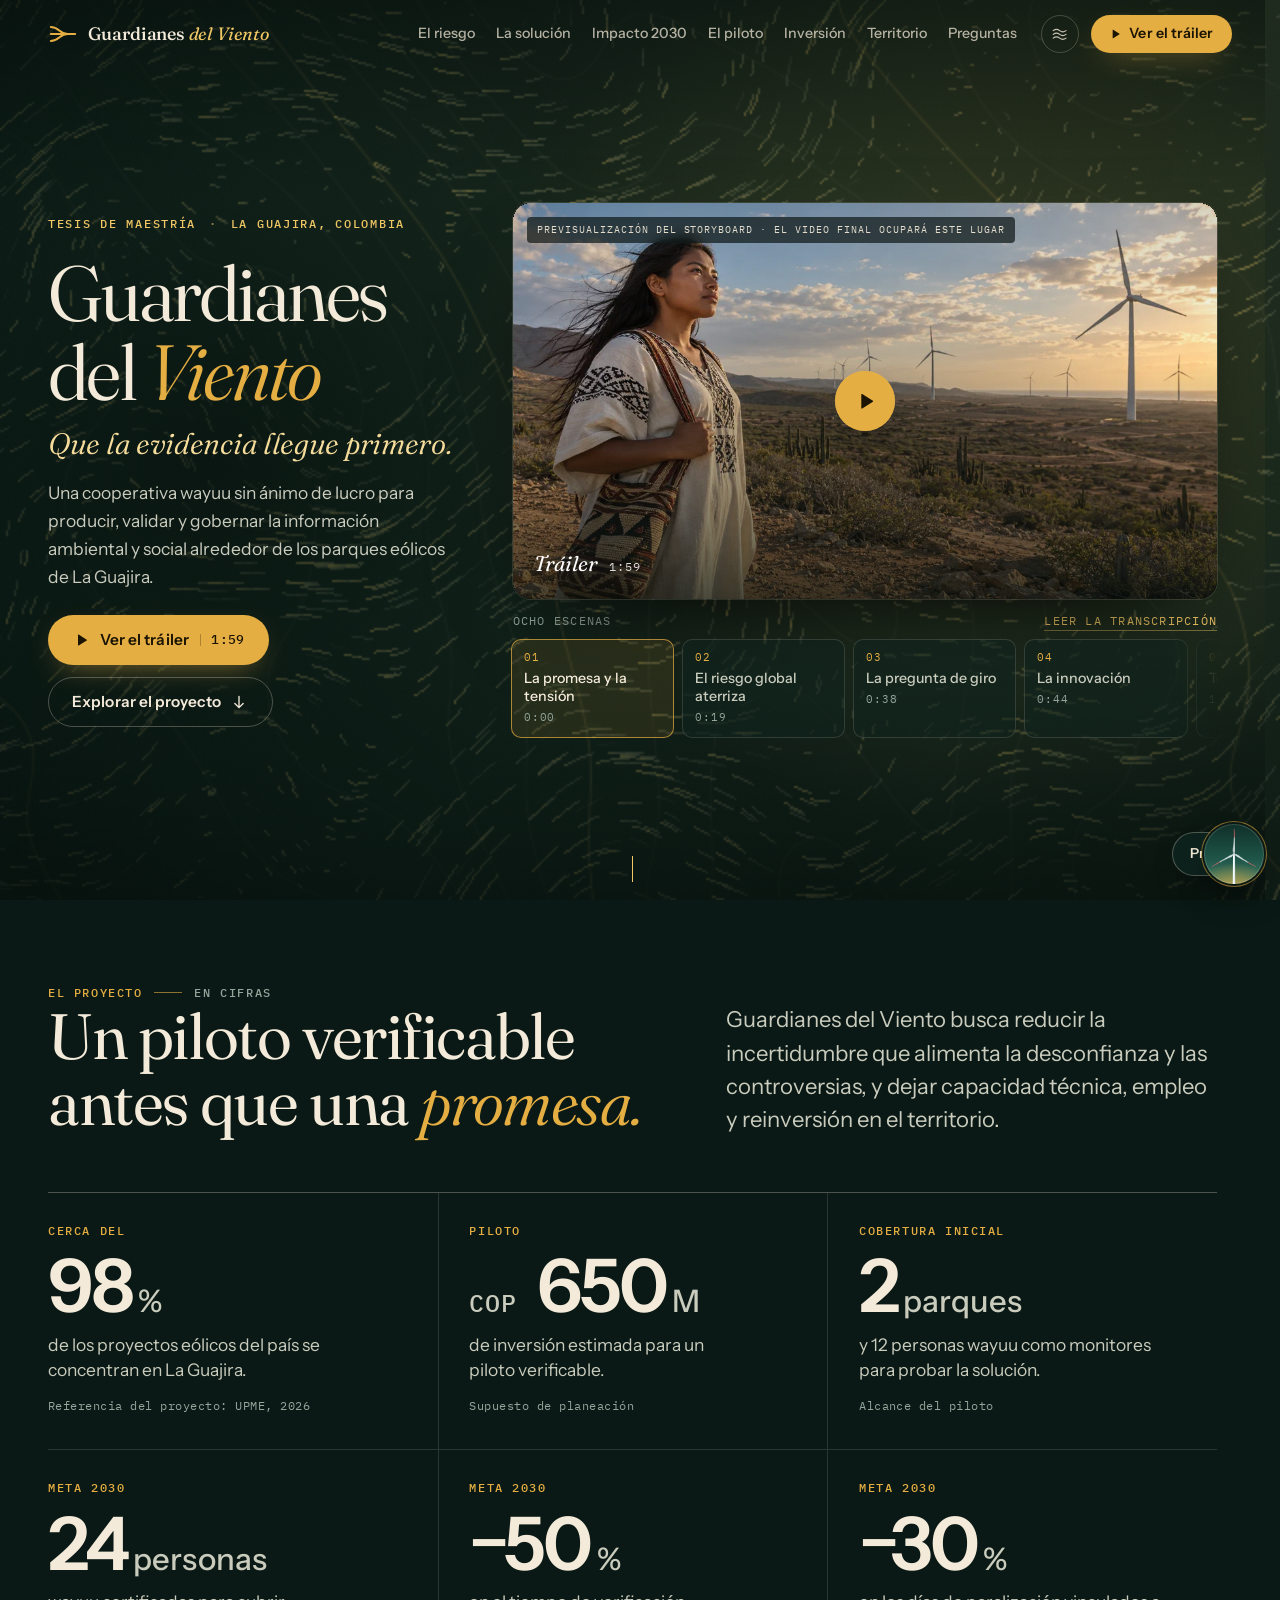
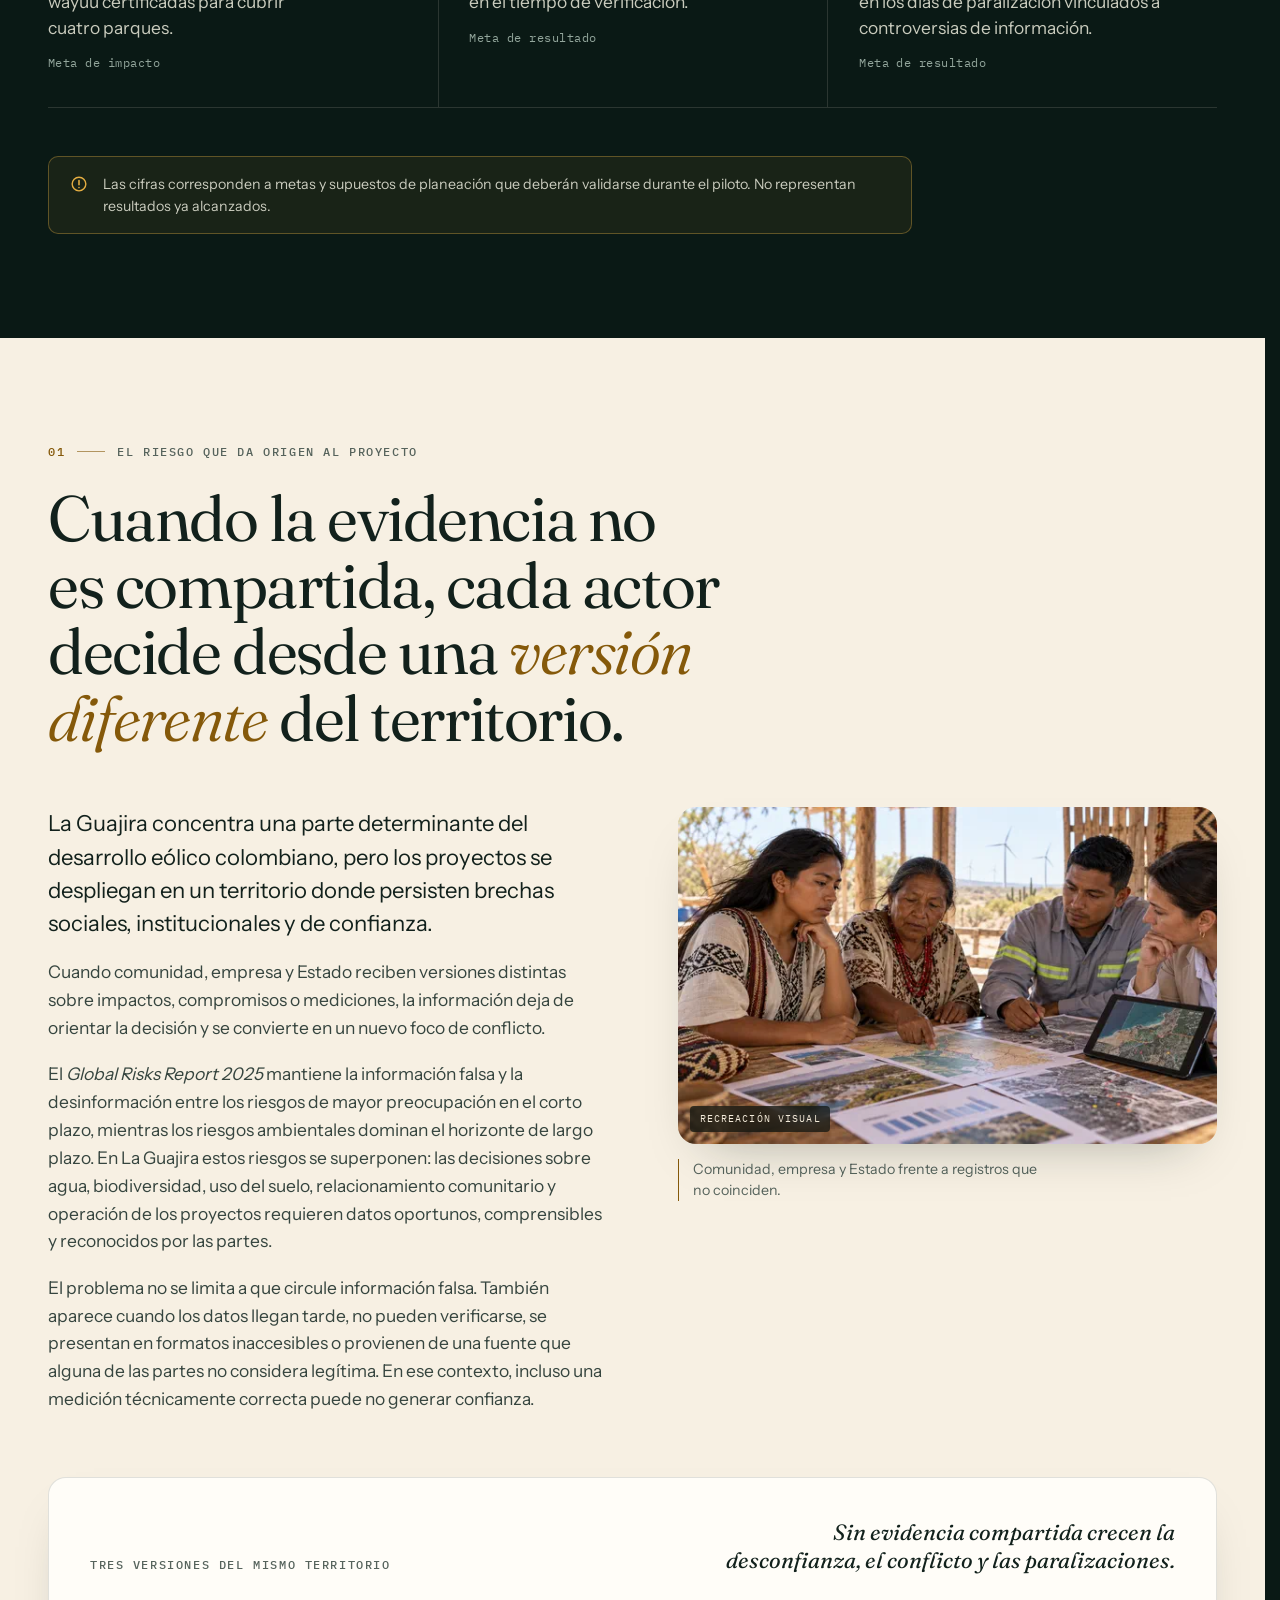
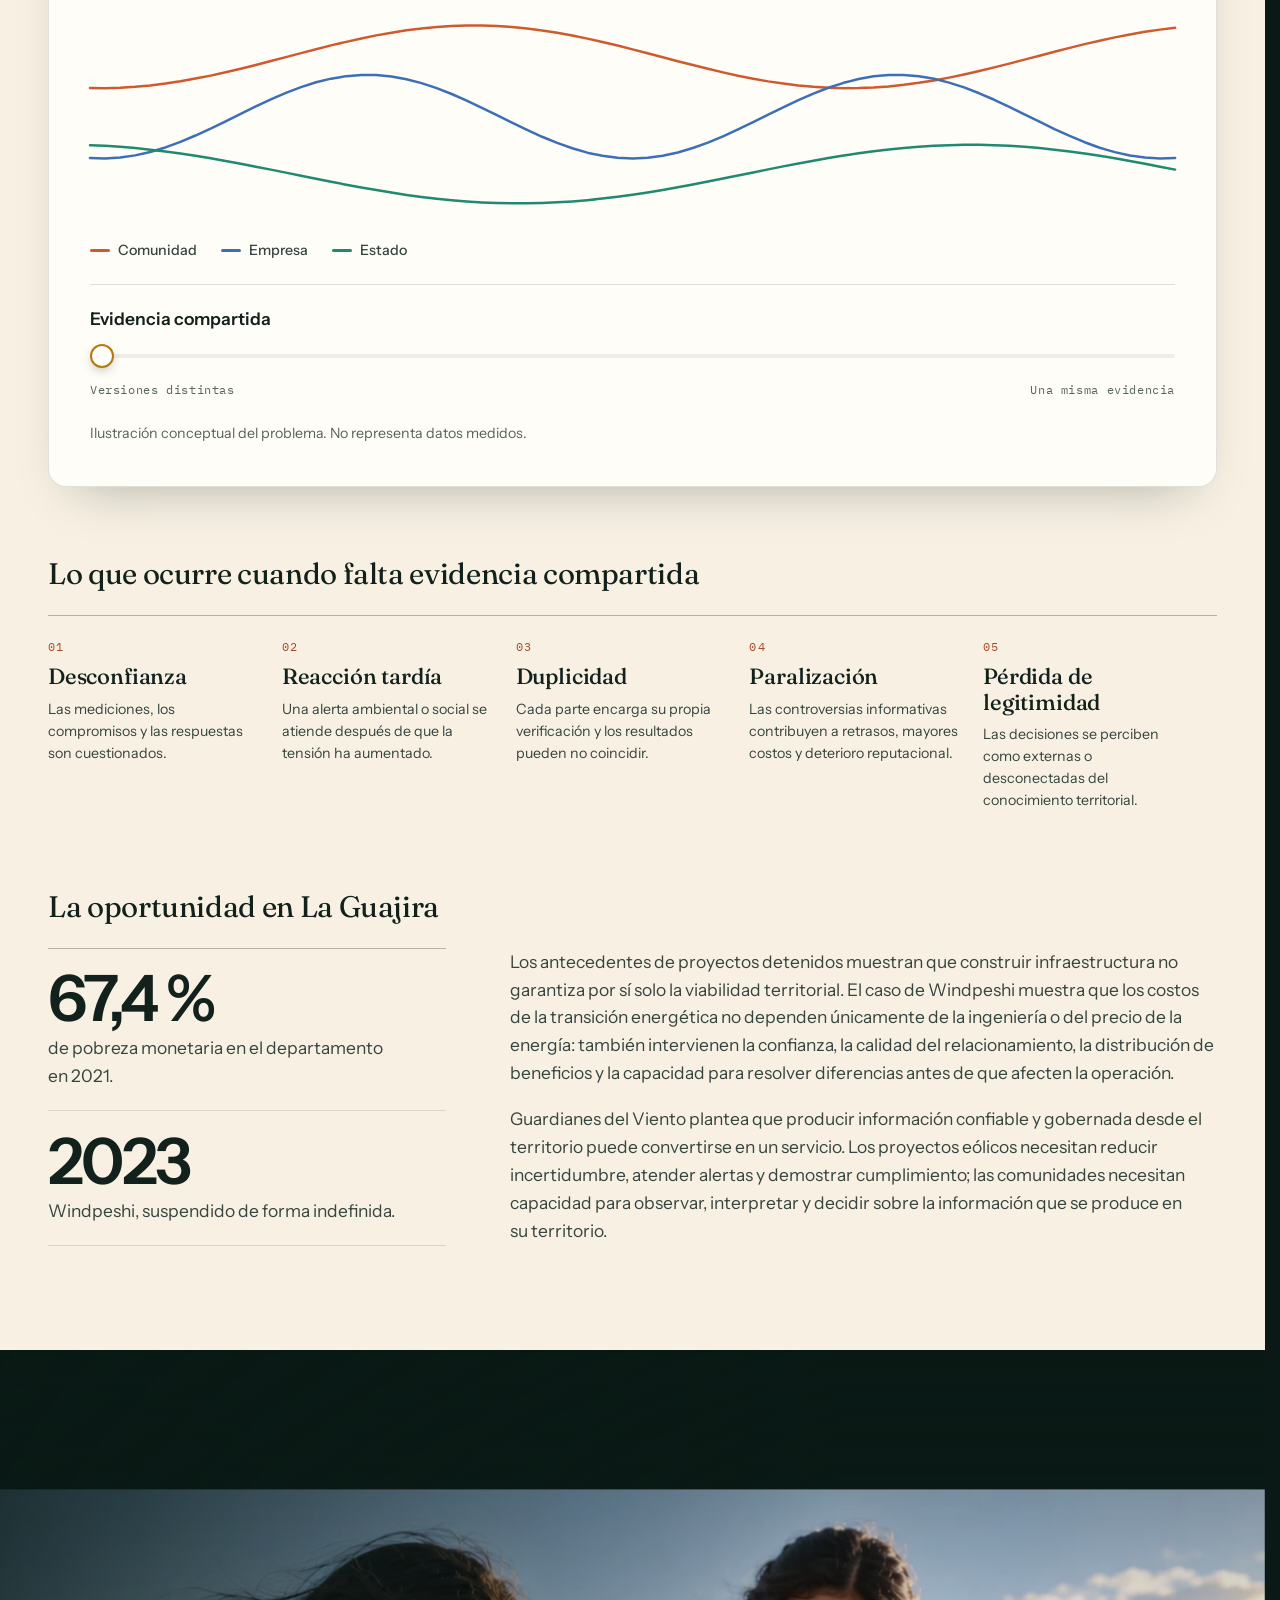
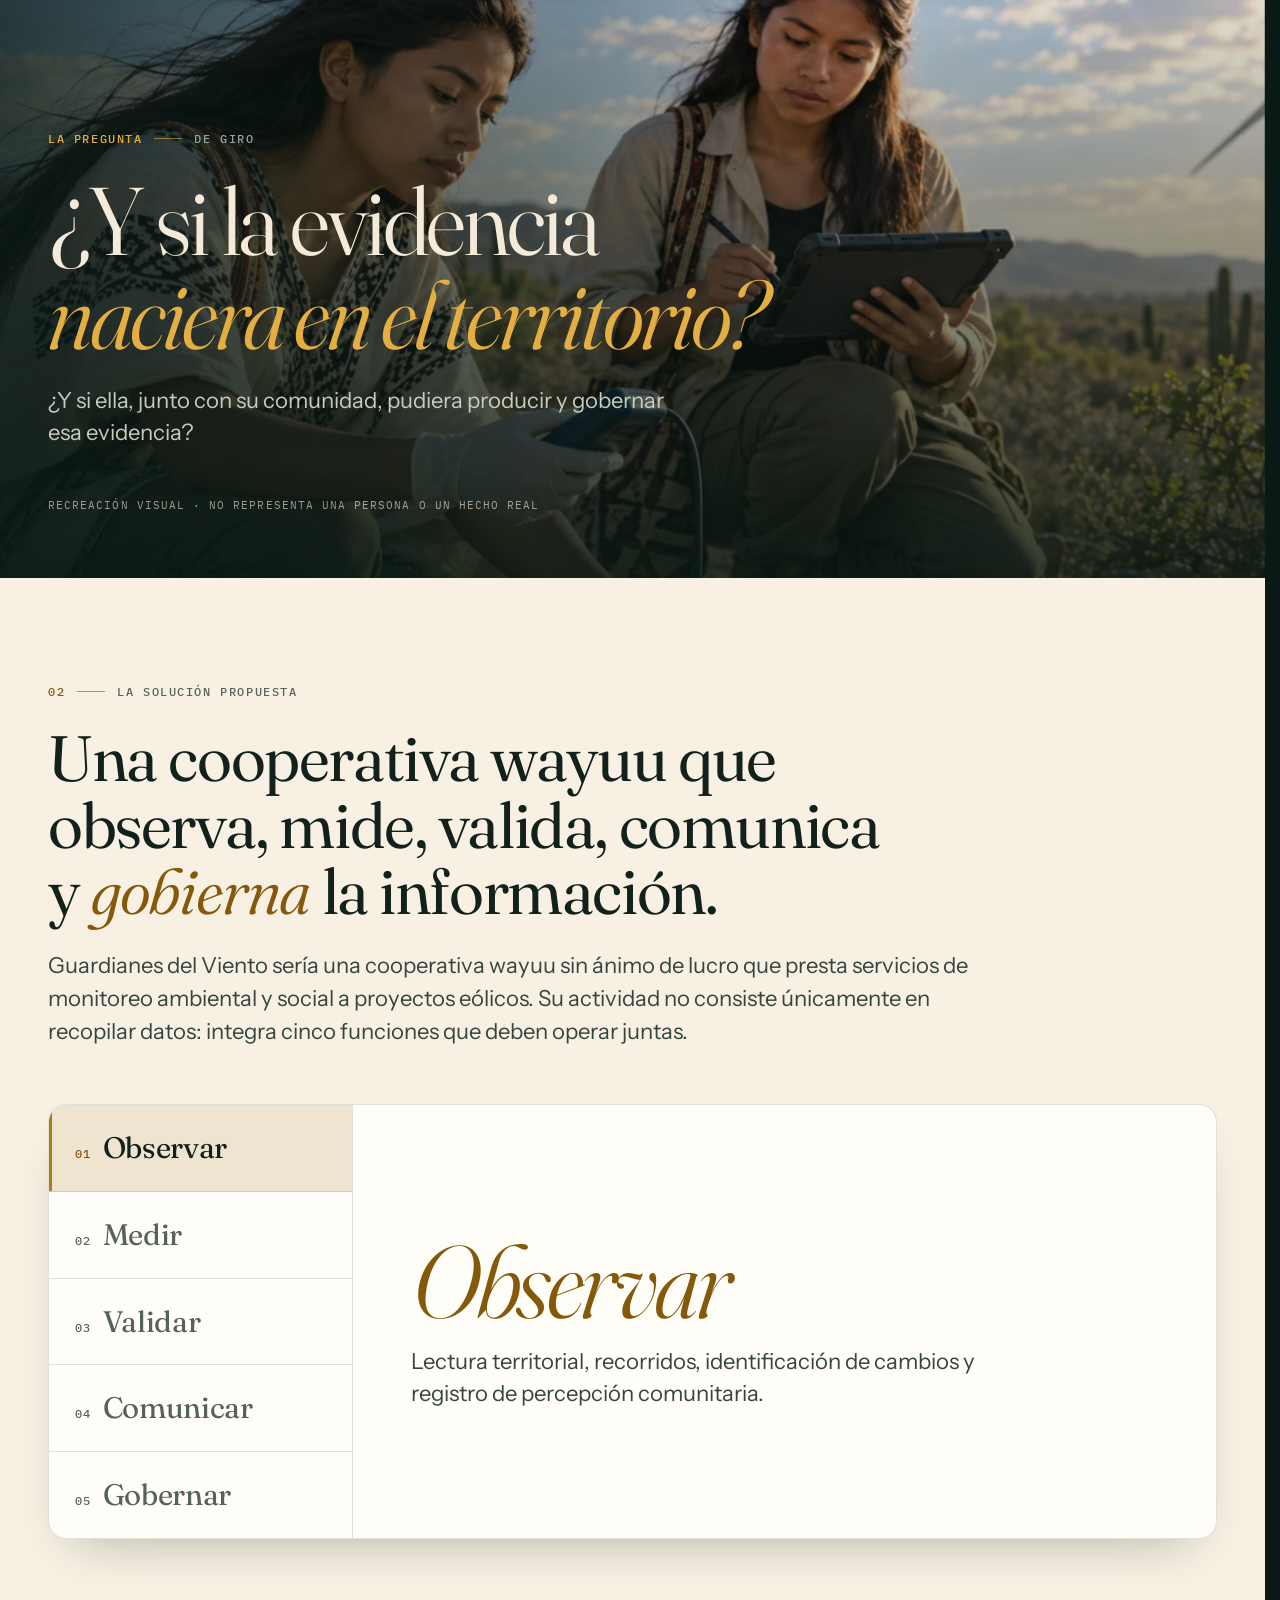
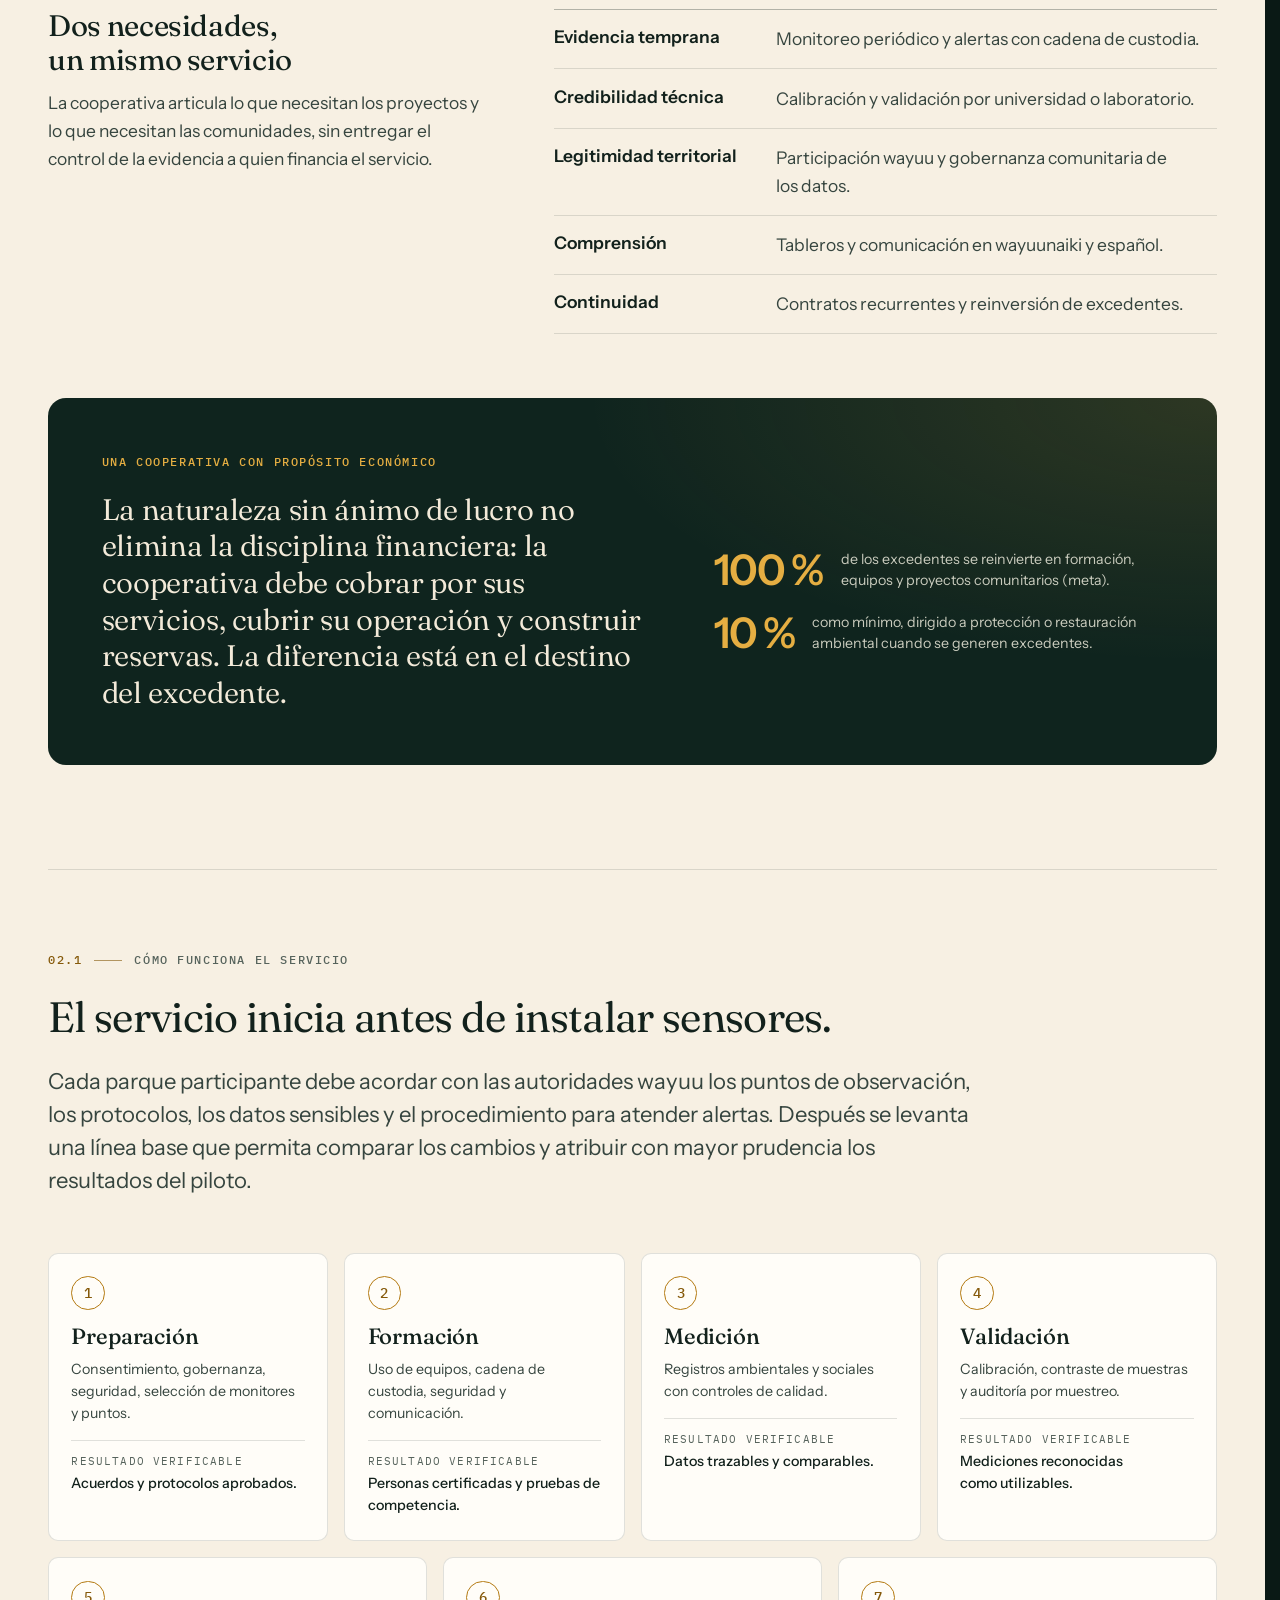
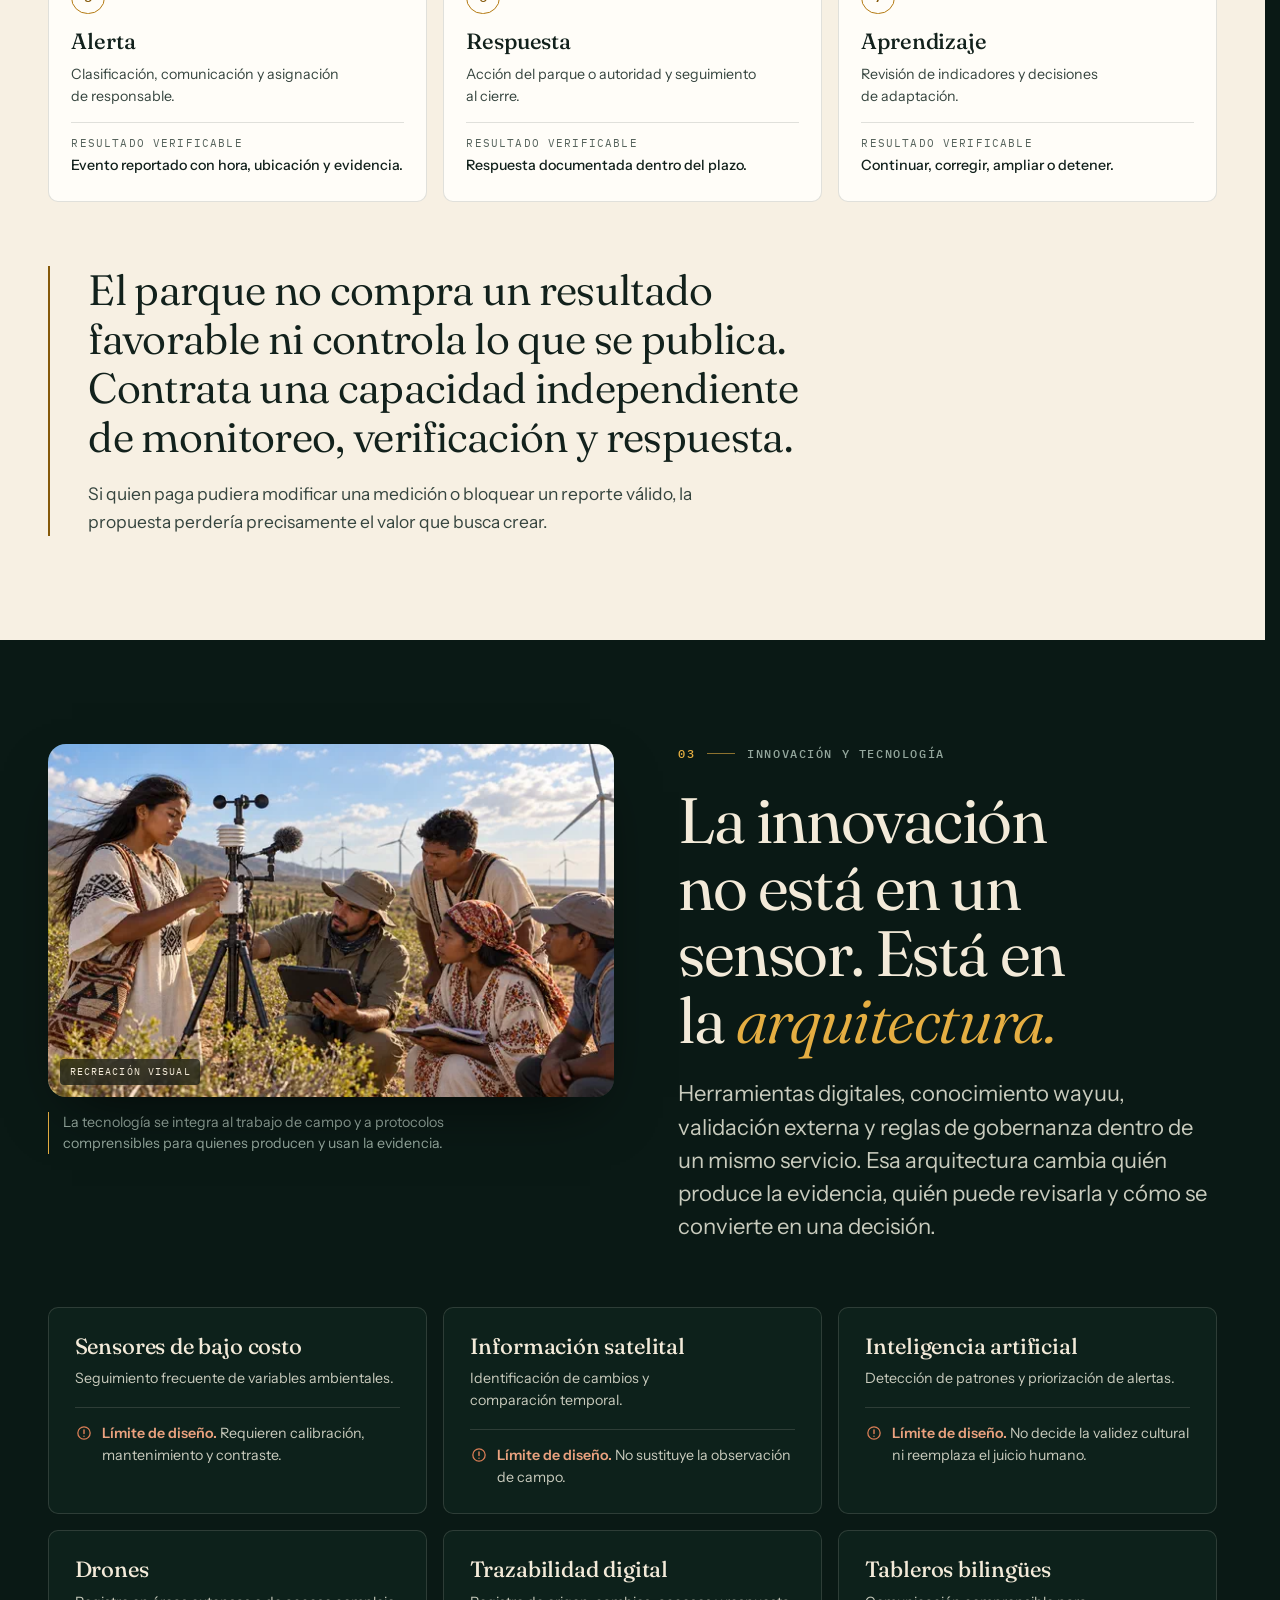
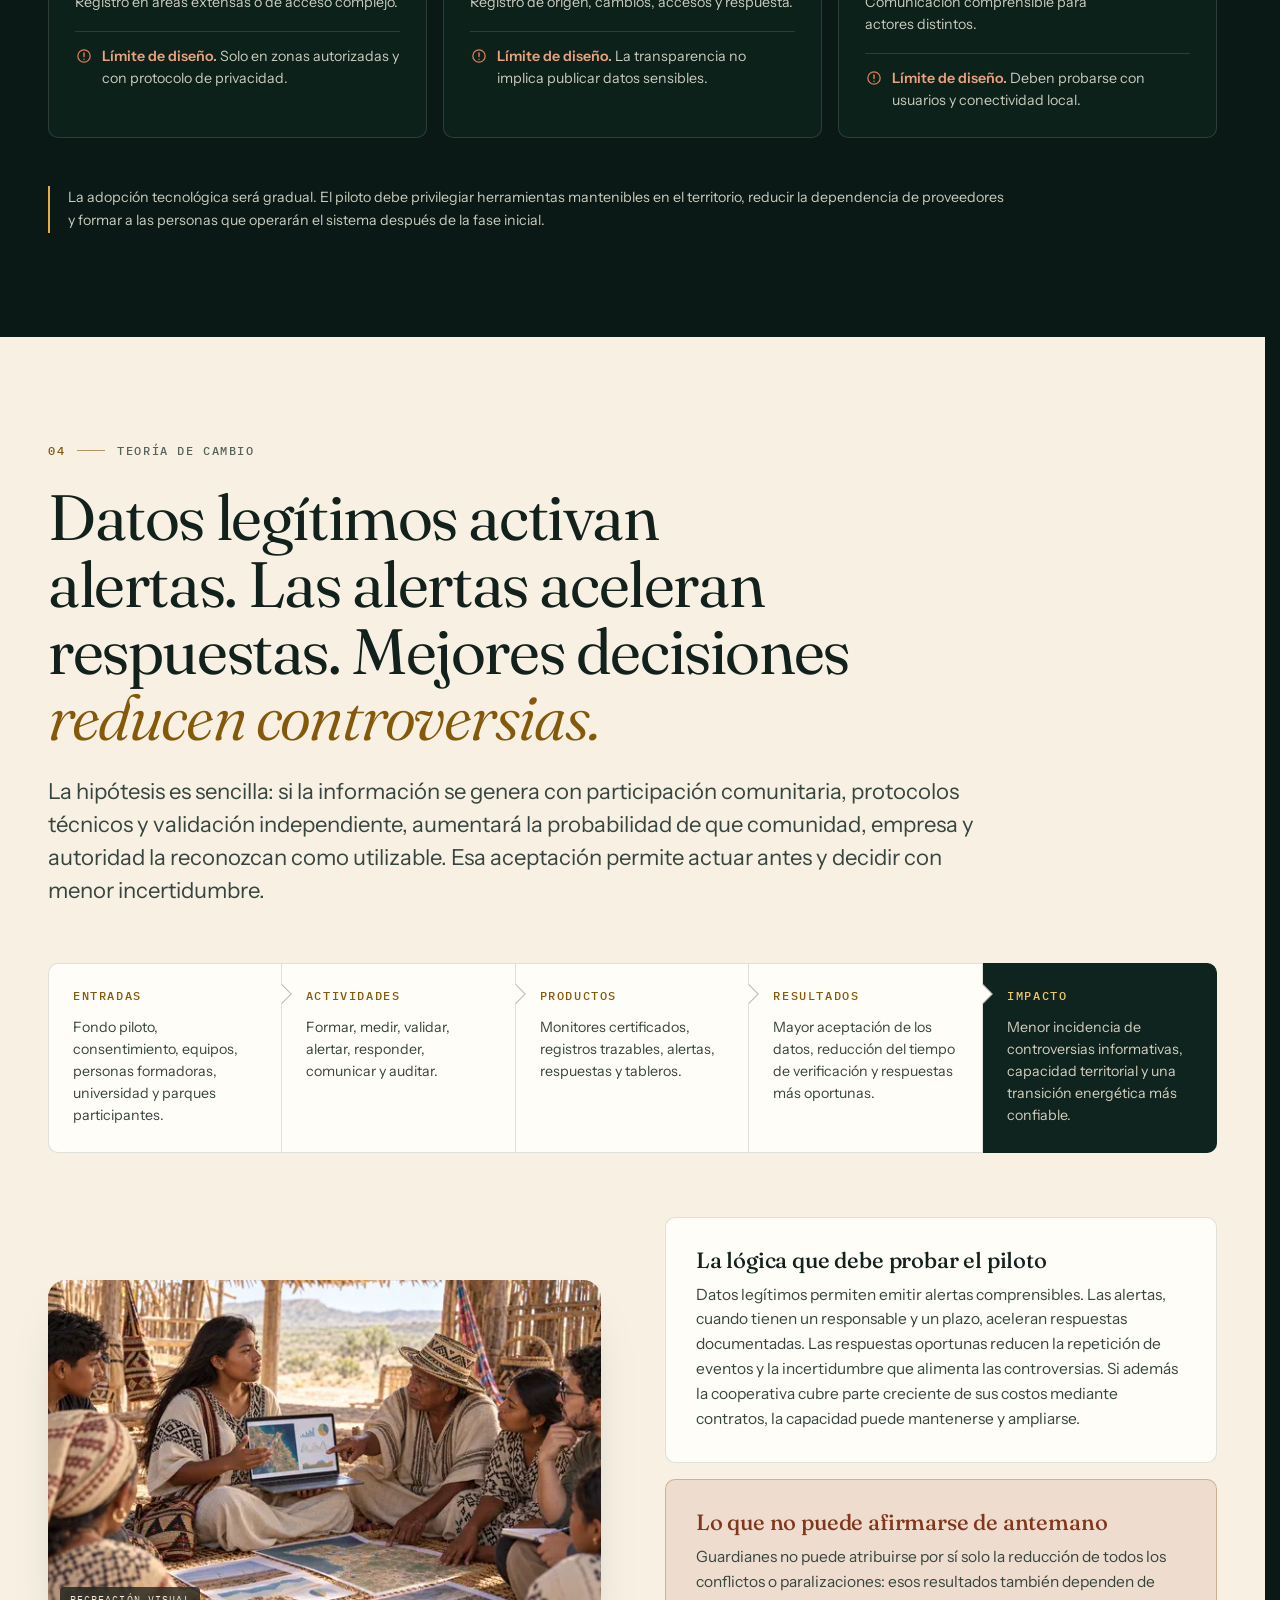
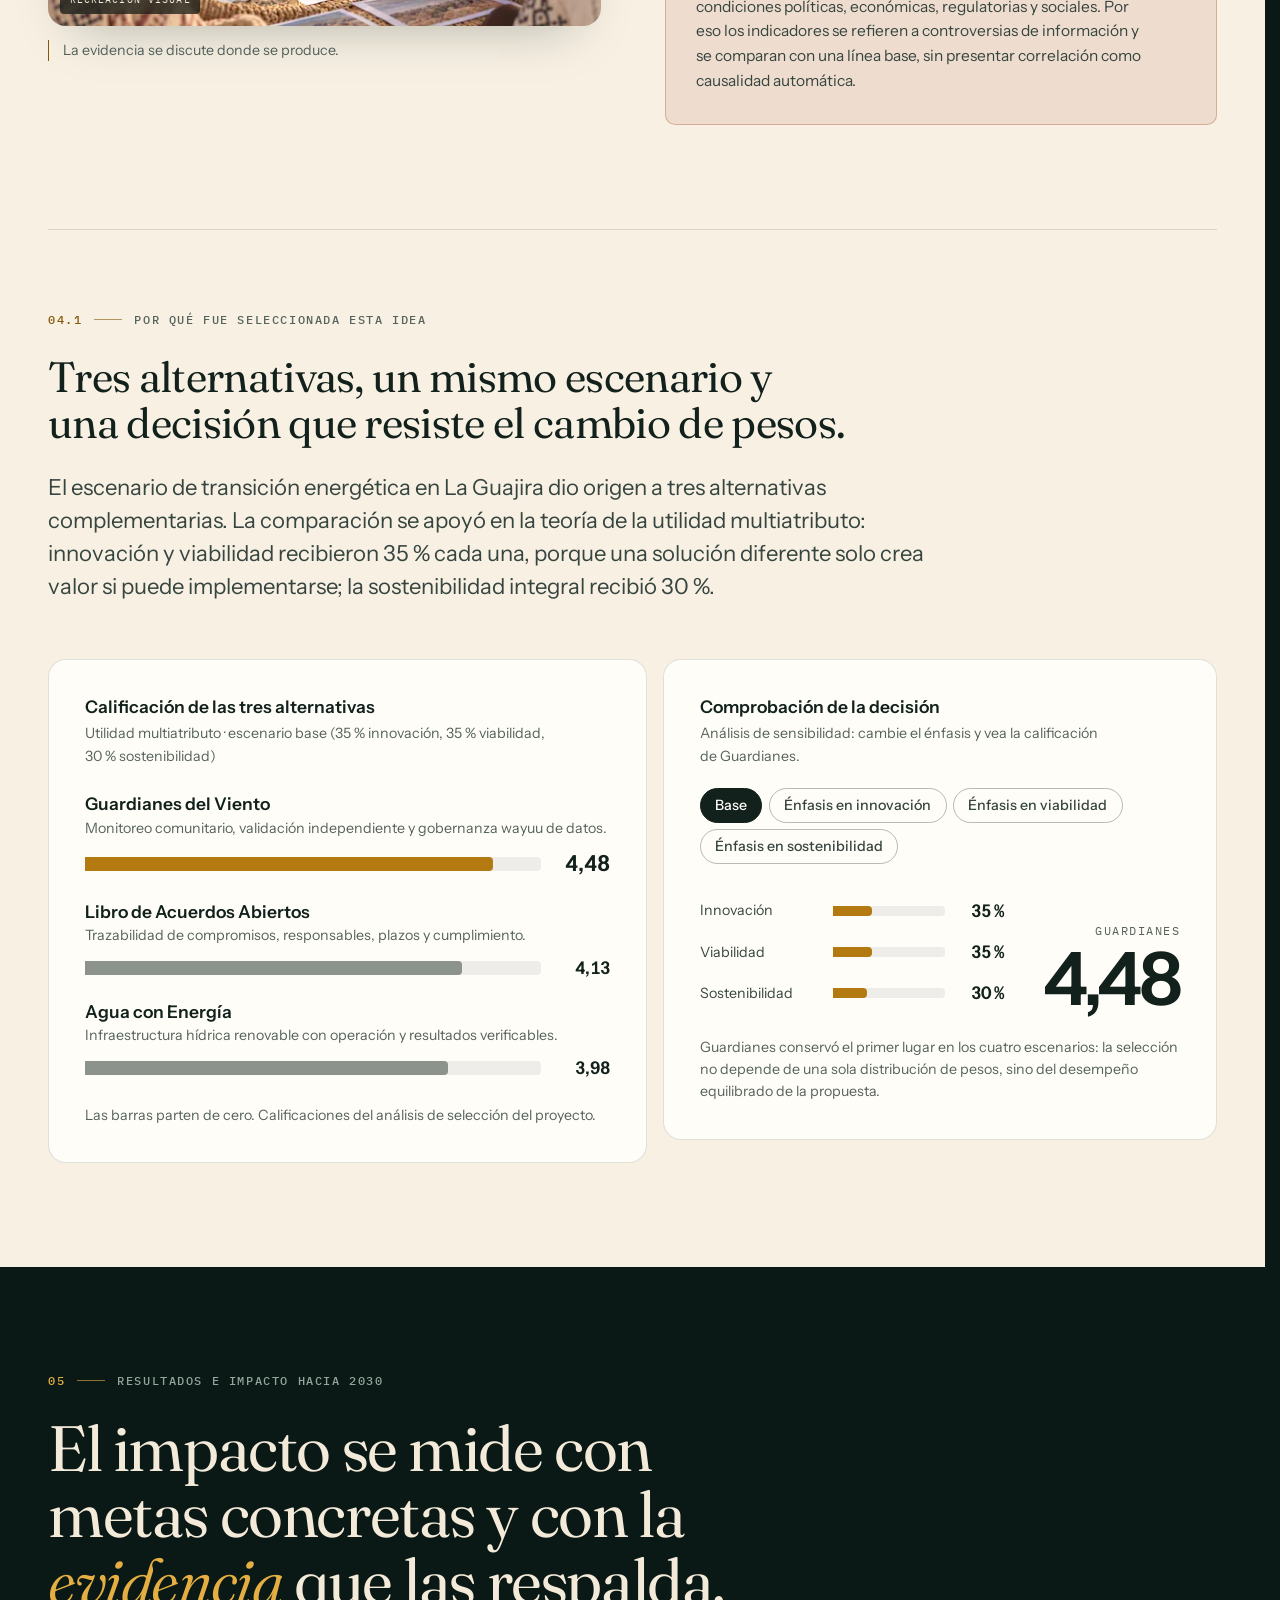
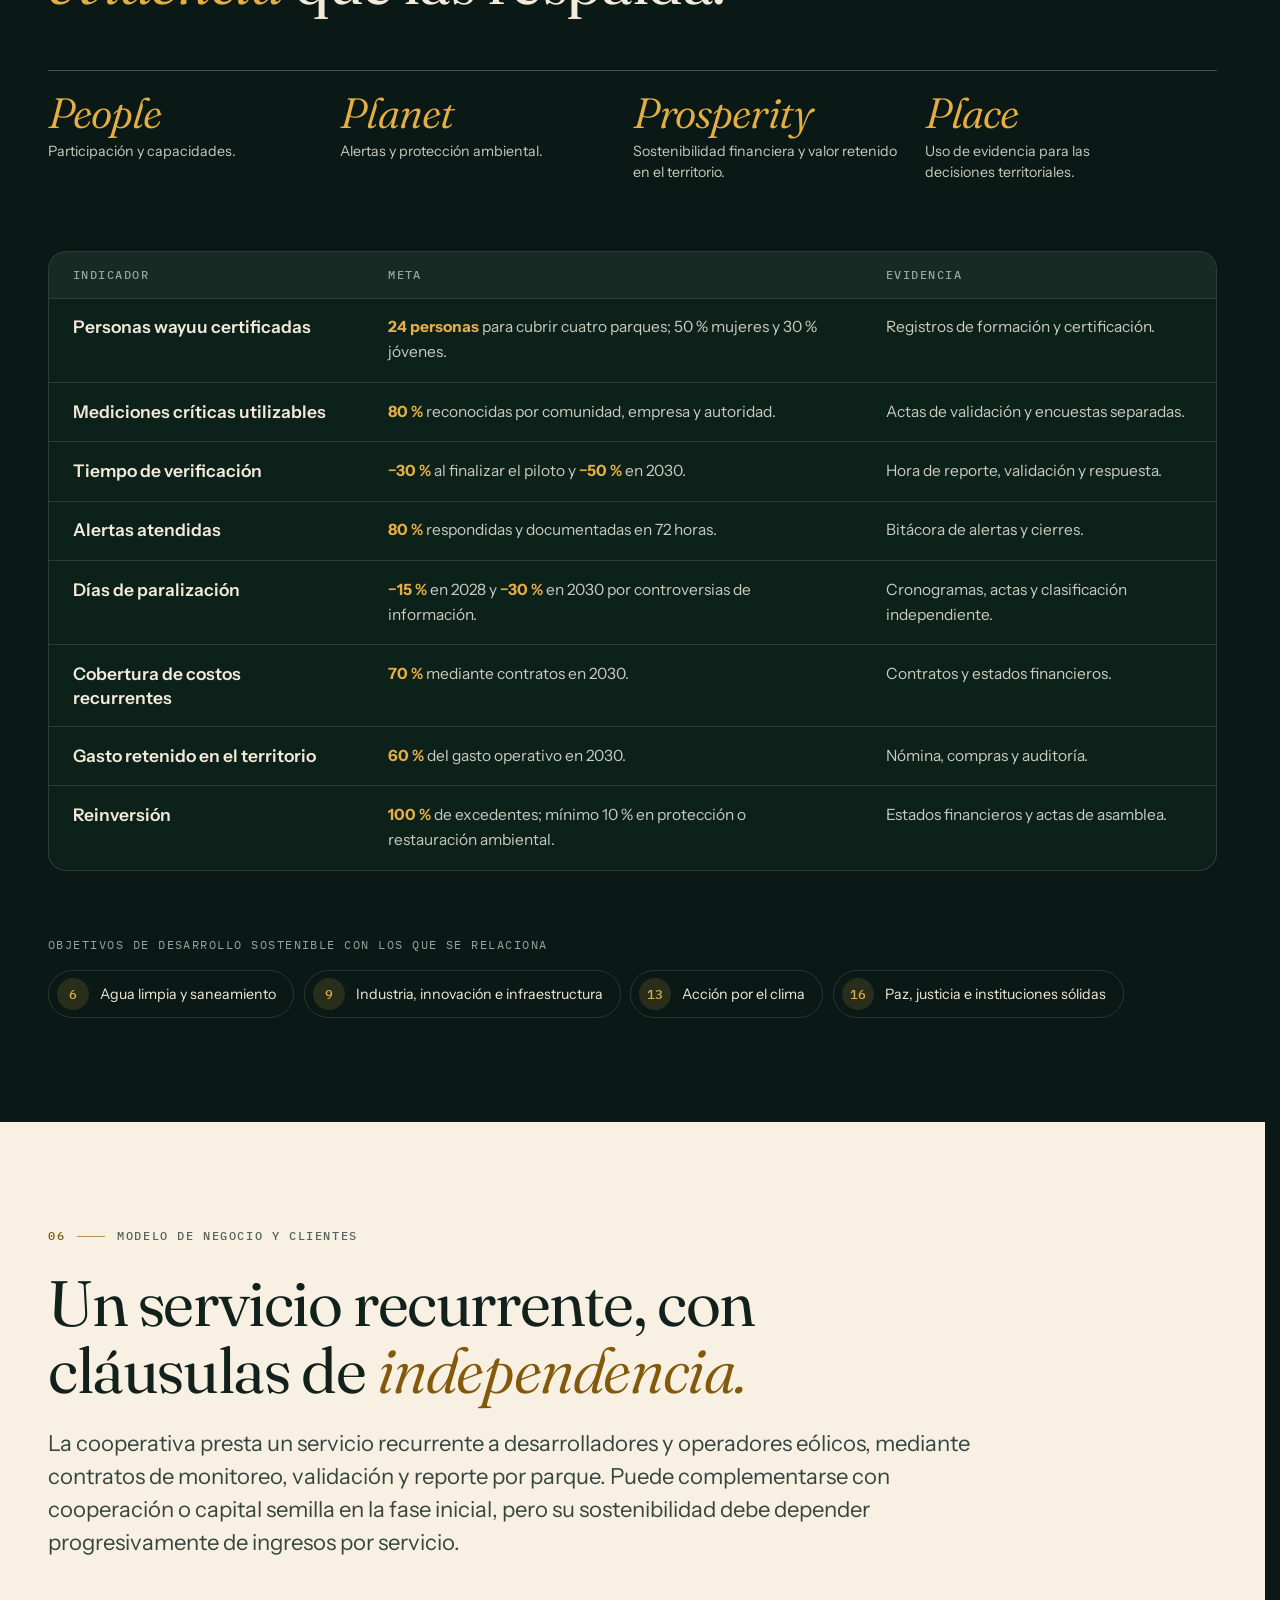
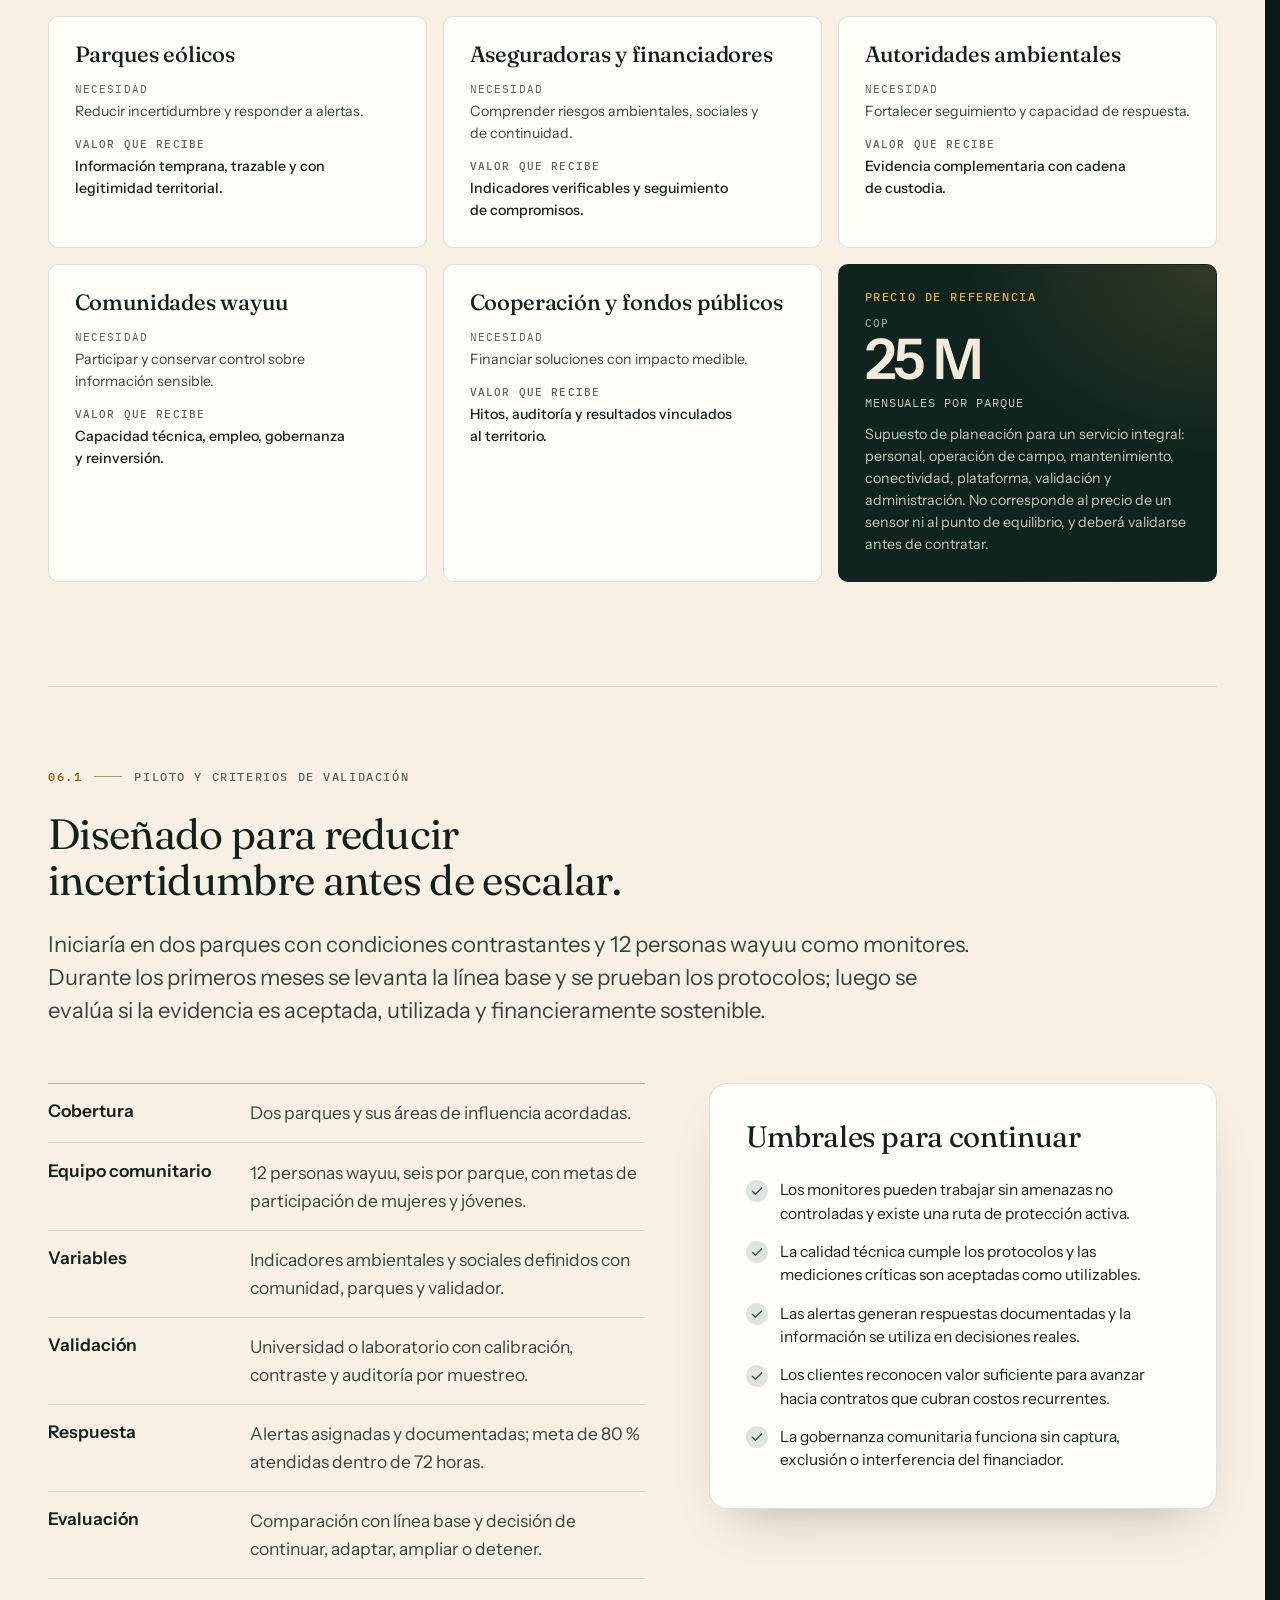
==== commit db32d3bb: "Correcciones de la revisión de accesibilidad y robustez - Botón «Pausar animaciones» (cabecera, menú" ====
--- a/index.html
+++ b/index.html
@@ -43,6 +43,8 @@
   // Marca que hay JavaScript y, si el script principal no llega a cargar, deja todo el contenido a la vista
   document.documentElement.className = document.documentElement.className.replace('no-js', 'js');
   setTimeout(function () { if (!window.__gvReady) document.documentElement.classList.add('no-reveal'); }, 4000);
+  // «Pausar animaciones» se recuerda: se aplica antes de pintar para que nada llegue a moverse
+  try { if (localStorage.getItem('gv-motion') === 'off') document.documentElement.classList.add('is-still'); } catch (e) {}
 </script>
 </head>
 
@@ -71,6 +73,7 @@
   <symbol id="i-check" viewBox="0 0 24 24"><path d="m5 12.5 4.5 4.5L19 7.5" fill="none" stroke="currentColor" stroke-width="2" stroke-linecap="round" stroke-linejoin="round"/></symbol>
   <symbol id="i-limit" viewBox="0 0 24 24"><circle cx="12" cy="12" r="8.2" fill="none" stroke="currentColor" stroke-width="1.7"/><path d="M12 7.8v5M12 16.2v.1" stroke="currentColor" stroke-width="1.9" stroke-linecap="round"/></symbol>
   <symbol id="i-chat" viewBox="0 0 24 24"><path d="M5 5.5h14a1.5 1.5 0 0 1 1.5 1.5v8.5A1.5 1.5 0 0 1 19 17h-6.5L8 20.5V17H5a1.5 1.5 0 0 1-1.5-1.5V7A1.5 1.5 0 0 1 5 5.5Z" fill="none" stroke="currentColor" stroke-width="1.7" stroke-linejoin="round"/></symbol>
+  <symbol id="i-motion" viewBox="0 0 24 24"><path d="M3 7.5c3-2.4 5.5-2.4 8.5 0s5.5 2.4 8.5 0M3 12.5c3-2.4 5.5-2.4 8.5 0s5.5 2.4 8.5 0M3 17.5c3-2.4 5.5-2.4 8.5 0s5.5 2.4 8.5 0" fill="none" stroke="currentColor" stroke-width="1.7" stroke-linecap="round"/></symbol>
   <symbol id="i-mark" viewBox="0 0 32 32"><path d="M3 8.5c8.5 0 9.5 7.5 18 7.5h8M3 16h26M3 23.5c8.5 0 9.5-7.5 18-7.5" fill="none" stroke="currentColor" stroke-width="2.1" stroke-linecap="round"/></symbol>
 </svg>
 
@@ -95,6 +98,9 @@
       <button class="now-playing" id="nowPlaying" type="button" hidden>
         <span class="now-playing-bars" aria-hidden="true"><i></i><i></i><i></i></span>
         <span class="now-playing-text">Tráiler en curso</span>
+      </button>
+      <button class="motion-toggle" type="button" data-motion-toggle aria-label="Pausar animaciones" title="Pausar animaciones">
+        <svg aria-hidden="true"><use href="#i-motion"/></svg>
       </button>
       <a class="btn btn--gold btn--sm header-cta" href="#trailer" data-trailer-play>
         <svg aria-hidden="true"><use href="#i-play"/></svg>
@@ -124,6 +130,10 @@
       <li><a href="#preguntas"><span>10</span>Preguntas</a></li>
     </ol>
   </nav>
+  <button class="motion-text" type="button" data-motion-toggle>
+    <svg aria-hidden="true"><use href="#i-motion"/></svg><i aria-hidden="true"></i>
+    <span class="motion-label">Pausar animaciones</span>
+  </button>
 </div>
 
 <main id="contenido">
@@ -385,7 +395,7 @@
       </nav>
 
       <noscript>
-        <p class="noscript-note">Para ver la previsualización del tráiler active JavaScript. La locución está disponible aquí:</p>
+        <p class="noscript-note">Para ver la previsualización del tráiler active JavaScript. Aquí está la locución; su transcripción completa queda al final de la página.</p>
         <audio controls preload="none" src="assets/audio/narracion.m4a"></audio>
       </noscript>
     </div>
@@ -1311,7 +1321,7 @@
             <svg aria-hidden="true"><use href="#i-chat"/></svg>
             <span>Conversar con Alisio</span>
           </button>
-          <p class="ask-hint">Sin inteligencia artificial generativa: cada respuesta sale del documento de preguntas técnicas del proyecto.</p>
+          <p class="ask-hint">Sin inteligencia artificial generativa: cada respuesta sale del informe del proyecto, del guion del tráiler y de su documento de preguntas técnicas.</p>
         </div>
       </div>
     </div>
@@ -1555,6 +1565,10 @@
         <span class="brand-name">Guardianes <span>del Viento</span></span>
       </a>
       <p class="footer-meta">Tesis de maestría · La Guajira, Colombia · 2026</p>
+      <button class="motion-text" type="button" data-motion-toggle>
+        <svg aria-hidden="true"><use href="#i-motion"/></svg><i aria-hidden="true"></i>
+        <span class="motion-label">Pausar animaciones</span>
+      </button>
       <a class="to-top" href="#trailer">Volver arriba <svg aria-hidden="true"><use href="#i-down"/></svg></a>
     </div>
   </div>
--- a/assets/css/tokens.css
+++ b/assets/css/tokens.css
@@ -112,7 +112,7 @@
   --section-y: clamp(4rem, 2.5rem + 5vw, 7rem);
   --gutter: clamp(1.25rem, 0.6rem + 3vw, 3rem);
   --container: 75rem;
-  --container-wide: 86rem;
+  --container-wide: 100rem;
   --measure: 62ch;
 
   /* --- Forma ------------------------------------------------------------ */
--- a/assets/css/base.css
+++ b/assets/css/base.css
@@ -180,9 +180,13 @@
    y lo dejan ver; las claras son opacas y lo tapan. */
 #fondo {
   position: fixed;
-  inset: 0;
+  top: 0;
+  left: 0;
   width: 100%;
-  height: 100%;
+  /* Alto del viewport más grande: en el celular la barra del navegador aparece y
+     desaparece, y un lienzo que cambiara de tamaño con ella borraría las estelas */
+  height: 100vh;
+  height: 100lvh;
   z-index: var(--z-fondo);
   pointer-events: none;
 }
@@ -908,6 +912,7 @@
   display: inline-flex;
   align-items: center;
   gap: 0.5rem;
+  min-height: 44px;
   margin-left: auto;
   font-size: var(--step--1);
   font-weight: 500;
@@ -930,12 +935,179 @@
   transform: rotate(180deg) translateY(3px);
 }
 
+/* --- Pausar animaciones ----------------------------------------------------
+   Tres botones para el mismo interruptor: cabecera (escritorio), menú (celular)
+   y pie. La clase is-still en <html> detiene lo que se mueve solo. */
+.motion-toggle {
+  position: relative;
+  display: grid;
+  place-items: center;
+  flex: none;
+  width: 38px;
+  height: 38px;
+  border-radius: 50%;
+  border: 1px solid rgba(243, 234, 217, 0.22);
+  color: rgba(243, 234, 217, 0.8);
+  transition:
+    border-color var(--dur-1) ease,
+    color var(--dur-1) ease;
+}
+
+.motion-toggle:hover {
+  border-color: rgba(243, 234, 217, 0.55);
+  color: #f3ead9;
+}
+
+.motion-toggle svg,
+.motion-text svg {
+  width: 18px;
+  height: 18px;
+}
+
+/* Pausado: una raya cruza el icono */
+.motion-toggle.is-on::after,
+.motion-text.is-on svg + i {
+  content: "";
+  position: absolute;
+  width: 22px;
+  height: 1.6px;
+  border-radius: 2px;
+  background: currentColor;
+  transform: rotate(-45deg);
+}
+
+.motion-toggle.is-on {
+  border-color: rgba(229, 174, 66, 0.6);
+  color: var(--gold-300);
+}
+
+.motion-text {
+  position: relative;
+  display: inline-flex;
+  align-items: center;
+  gap: 0.6rem;
+  min-height: 44px;
+  font-size: var(--step--1);
+  font-weight: 500;
+  color: var(--text-soft);
+  transition: color var(--dur-1) ease;
+}
+
+.motion-text:hover,
+.motion-text.is-on {
+  color: var(--gold-300);
+}
+
+.motion-text i {
+  position: absolute;
+  left: -2px;
+}
+
+.menu .motion-text {
+  margin-top: 1.5rem;
+}
+
+html.is-still .al-rotor,
+html.is-still .al-rotor-boost,
+html.is-still .ask-rotor,
+html.is-still .poster-play-ring,
+html.is-still .frame-glow,
+html.is-still .now-playing-bars i,
+html.is-still .scroll-cue span::after {
+  animation: none !important;
+}
+
+/* --- Sin JavaScript ----------------------------------------------------------
+   Todo el contenido queda a la vista y se retira lo que solo funciona con
+   script, para no dejar botones que no hacen nada. */
+.no-js .menu-toggle,
+.no-js .header-cta,
+.no-js [data-motion-toggle],
+.no-js [data-trailer-play],
+.no-js [data-alisio-ask],
+.no-js .chapters,
+.no-js .versions,
+.no-js .sens-tabs,
+.no-js #transcriptClose,
+.no-js .sens-body,
+.no-js .functions-tabs,
+.no-js #transcriptOpen {
+  display: none !important;
+}
+
+.no-js .site-nav {
+  display: flex;
+  overflow-x: auto;
+  scrollbar-width: none;
+}
+
+.no-js .fn-panel[hidden] {
+  display: grid !important;
+}
+
+.no-js .functions-panels {
+  gap: 2.5rem;
+}
+
+/* Sin las pestañas, los cinco paneles ocupan todo el ancho de la tarjeta */
+.no-js .functions {
+  grid-template-columns: minmax(0, 1fr);
+}
+
+/* La cabecera no puede volverse opaca al bajar (eso lo hace el script): se queda
+   arriba, sobre el escenario oscuro, en vez de flotar ilegible sobre lo claro */
+.no-js .site-header {
+  position: absolute;
+}
+
+.no-js .fn-panel h3 {
+  font-size: var(--step-3);
+}
+
+/* La tabla equivalente del análisis de sensibilidad pasa a ser la vista */
+.no-js .sens .visually-hidden {
+  position: static !important;
+  width: auto;
+  height: auto;
+  margin: 1.25rem 0 0;
+  overflow: visible;
+  clip-path: none;
+  white-space: normal;
+  font-size: var(--step--1);
+}
+
+.no-js .sens table th,
+.no-js .sens table td {
+  padding: 0.45rem 0.5rem 0.45rem 0;
+  border-bottom: 1px solid var(--line);
+  text-align: left;
+}
+
+/* La transcripción del tráiler queda como un bloque más de la página */
+.no-js dialog.transcript {
+  position: static;
+  display: block;
+  width: min(44rem, calc(100% - 2rem));
+  max-height: none;
+  margin: 3rem auto;
+  z-index: var(--z-content);
+}
+
+.no-js .frame-glow,
+.no-js .poster-play-ring {
+  animation: none;
+}
+
 /* --- Ajustes por ancho --------------------------------------------------- */
 @media (max-width: 1099px) {
   .site-nav {
     display: none;
   }
 
+  .header-actions .motion-toggle {
+    display: none;
+  }
+
   .header-actions {
     margin-left: auto;
   }
@@ -965,6 +1137,22 @@
 
   .brand-name {
     font-size: 1.02rem;
+  }
+}
+
+/* En los celulares más angostos no cabe el botón del tráiler junto al menú:
+   el del héroe sigue a la vista */
+@media (max-width: 359px) {
+  .header-cta {
+    display: none;
+  }
+}
+
+/* El lanzador del asistente flota abajo a la derecha: el pie le deja sitio para
+   que no tape «Volver arriba» */
+@media (max-width: 759px) {
+  .site-footer {
+    padding-bottom: calc(2.25rem + 76px + env(safe-area-inset-bottom, 0px));
   }
 }
 
--- a/assets/css/sections.css
+++ b/assets/css/sections.css
@@ -1362,8 +1362,9 @@
   border-color: color-mix(in srgb, var(--alert) 34%, transparent);
 }
 
+/* Tierra oscura: sobre el fondo de aviso, el tono normal de alerta no llega a 4,5:1 */
 .twin-card--limit h3 {
-  color: var(--alert);
+  color: var(--earth-700);
 }
 
 .choice {
--- a/assets/css/trailer.css
+++ b/assets/css/trailer.css
@@ -882,7 +882,15 @@
     visibility 0s linear var(--dur-2);
 }
 
-.player.is-ui .controls,
+.player.is-ui .controls {
+  opacity: 1;
+  visibility: visible;
+  transform: none;
+  transition-delay: 0s;
+}
+
+/* Aparte a propósito: un navegador sin :has() descarta la regla ENTERA que lo
+   contiene, y si compartiera lista con la de arriba los controles no saldrían nunca */
 .controls:has(:focus-visible) {
   opacity: 1;
   visibility: visible;
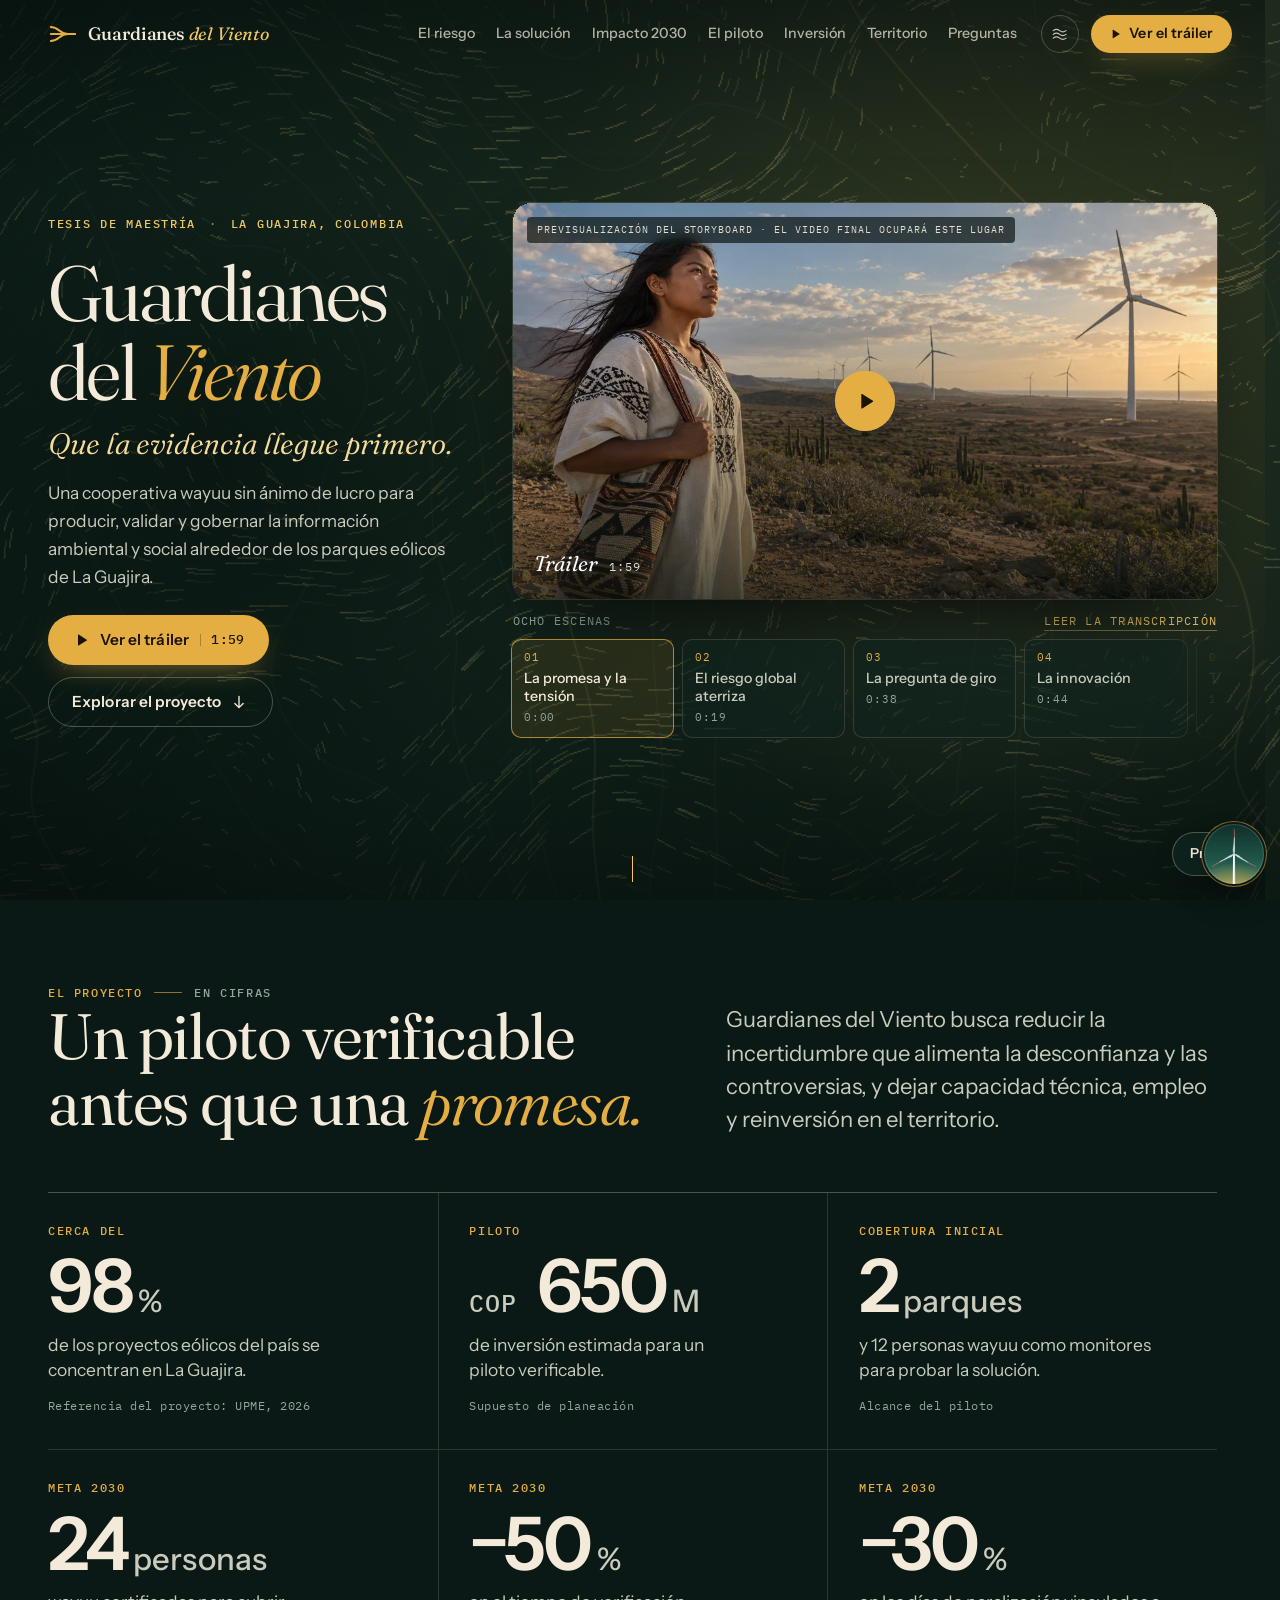
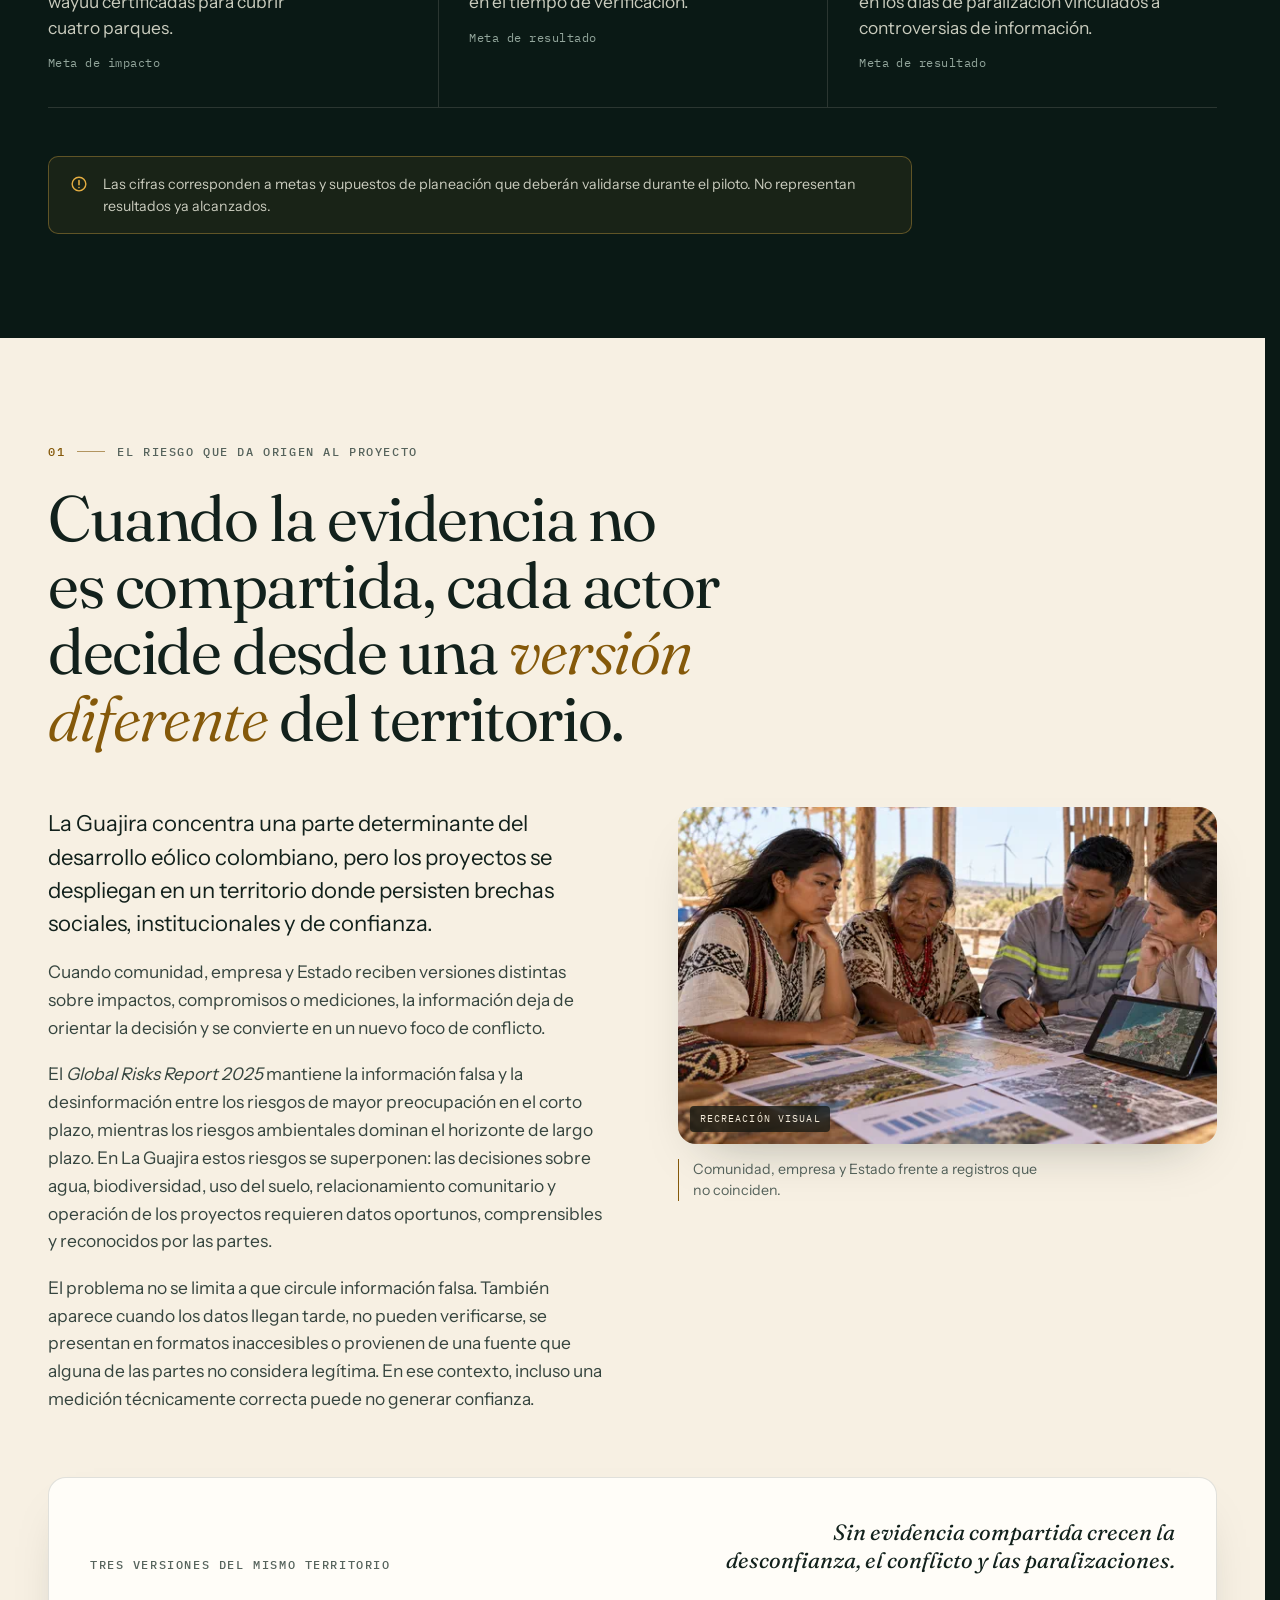
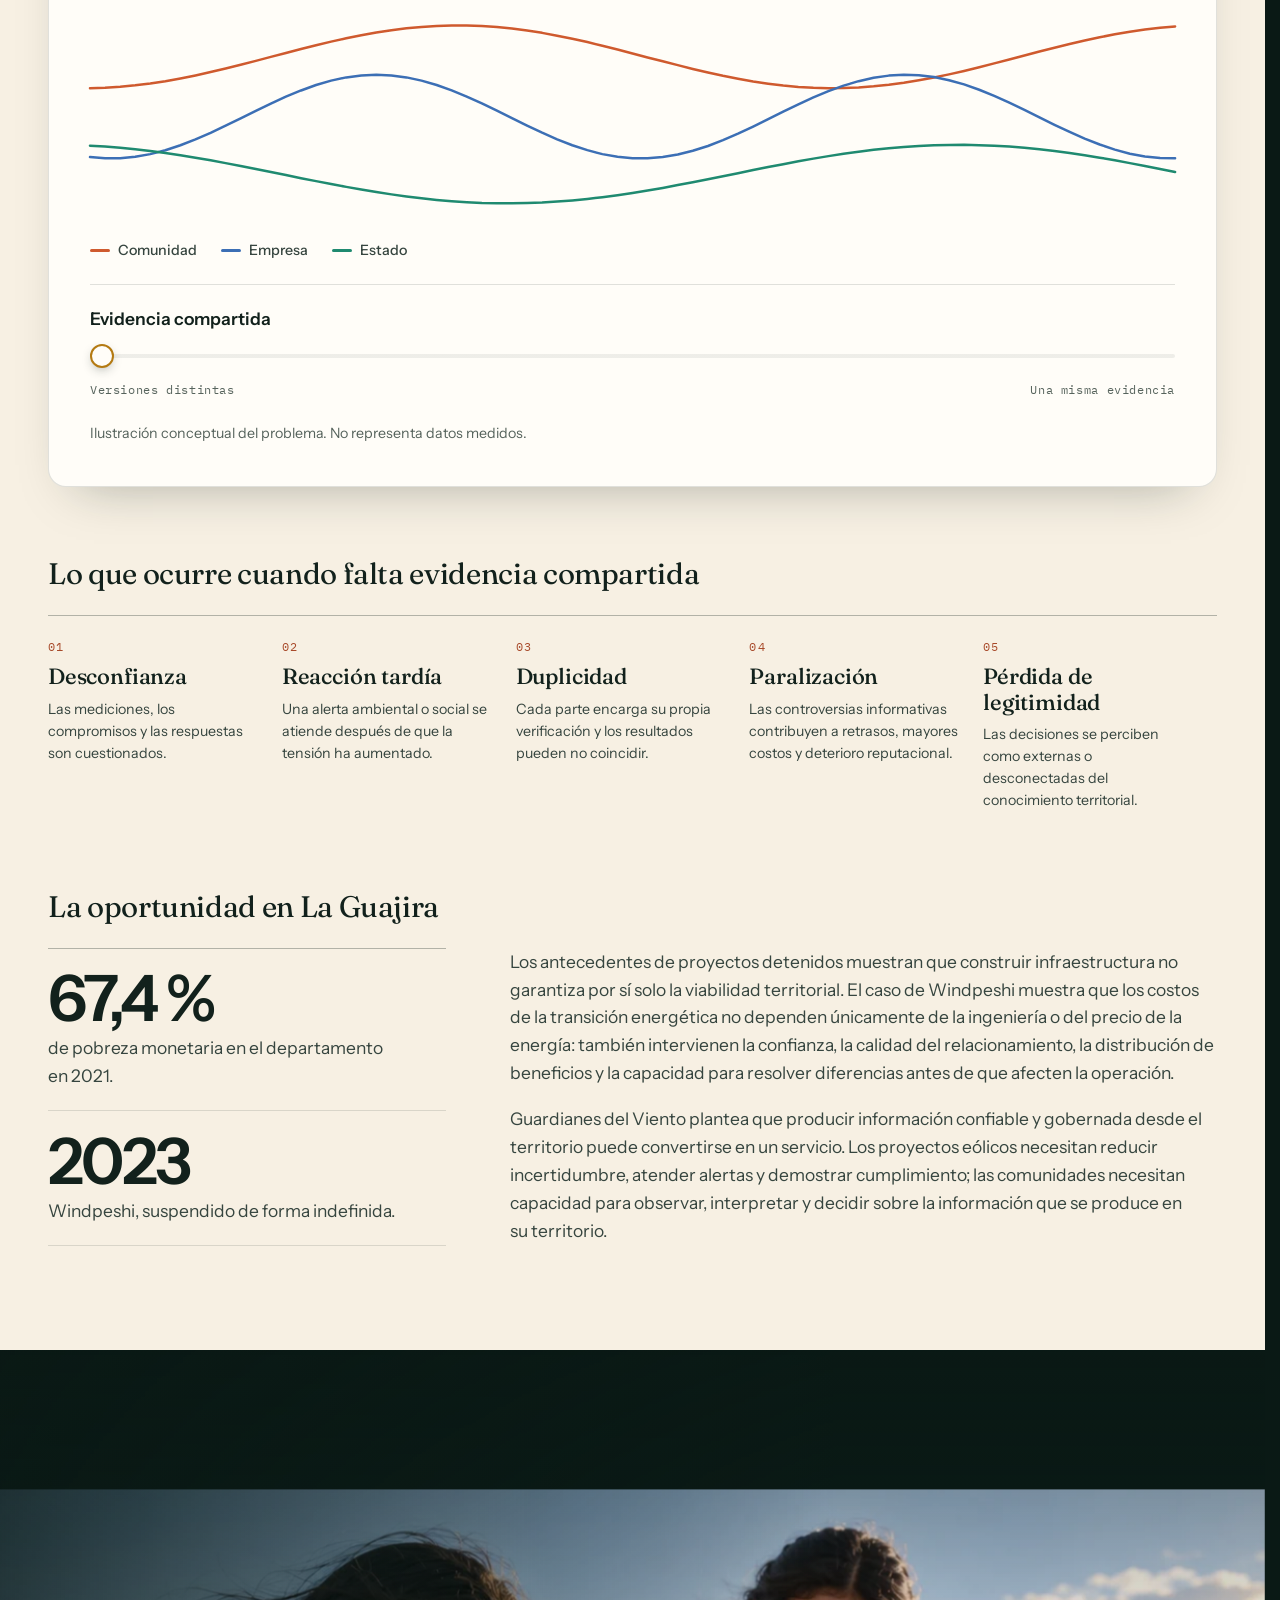
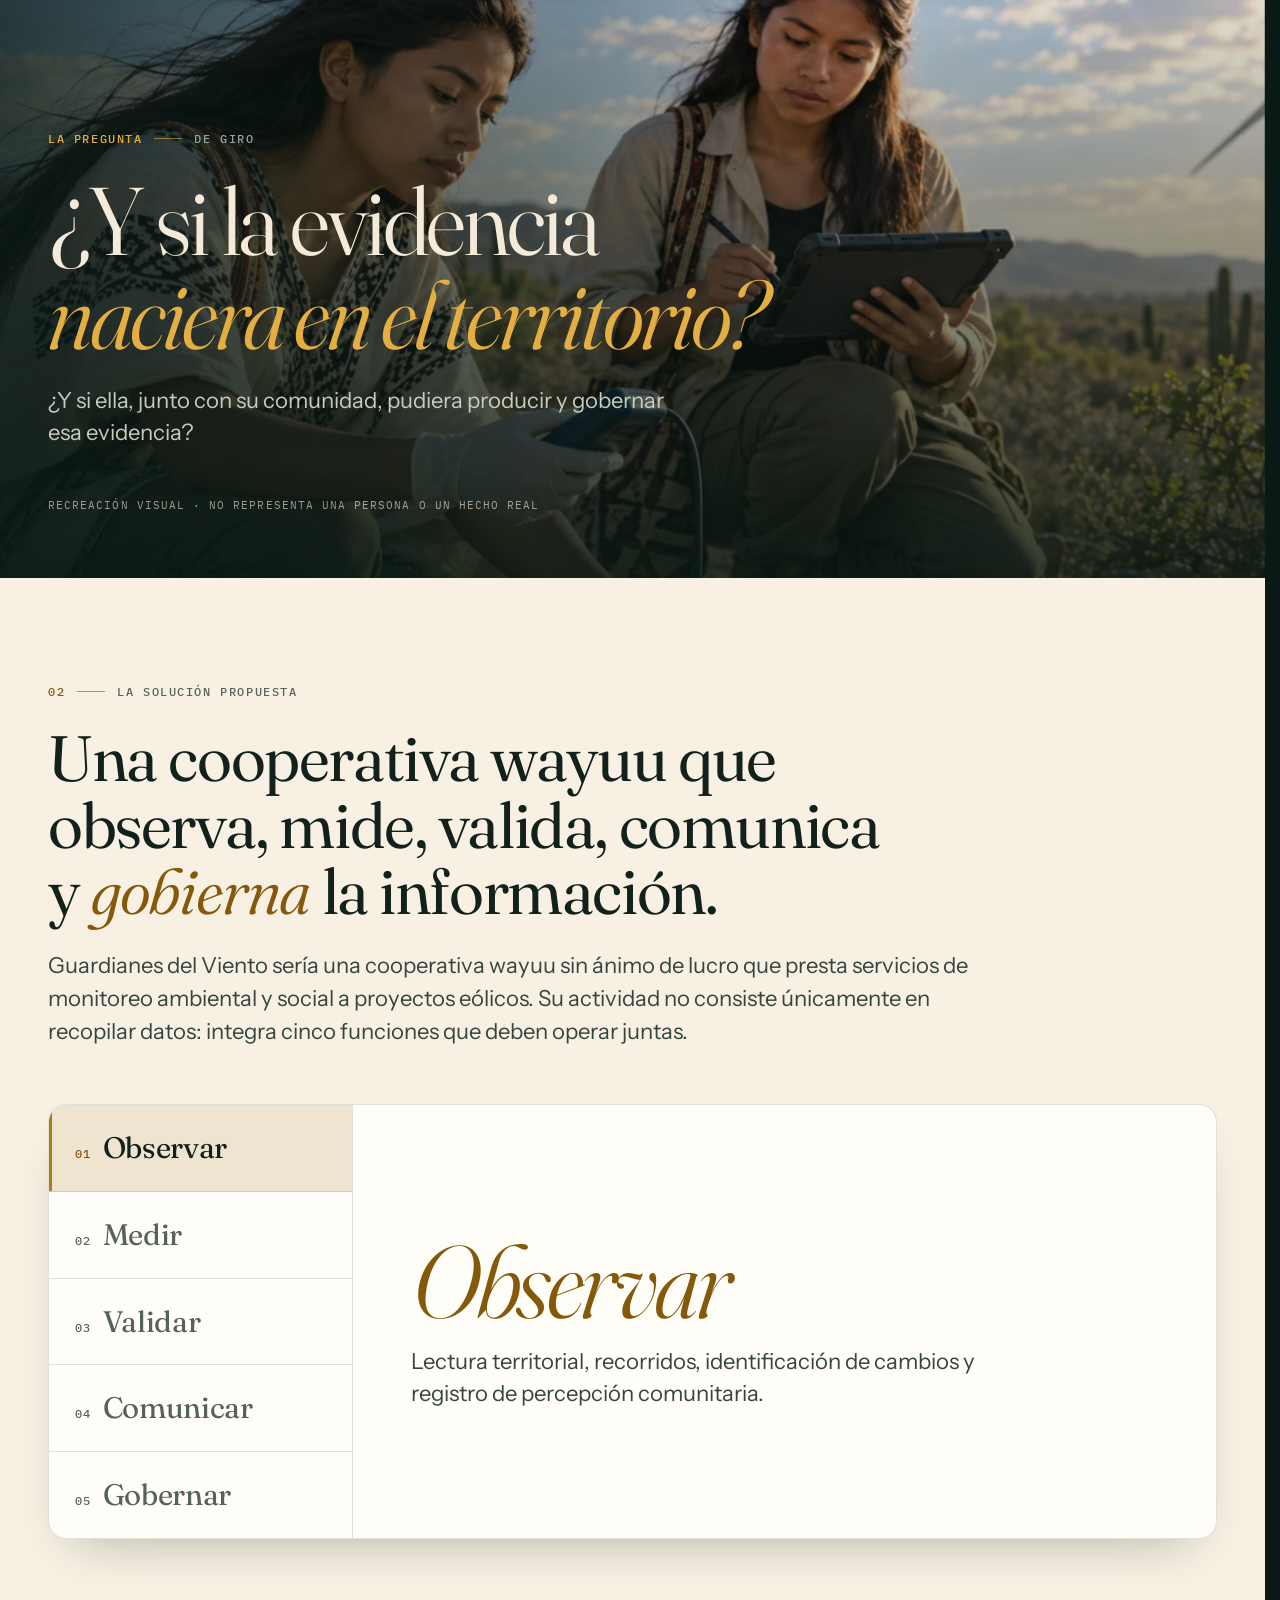
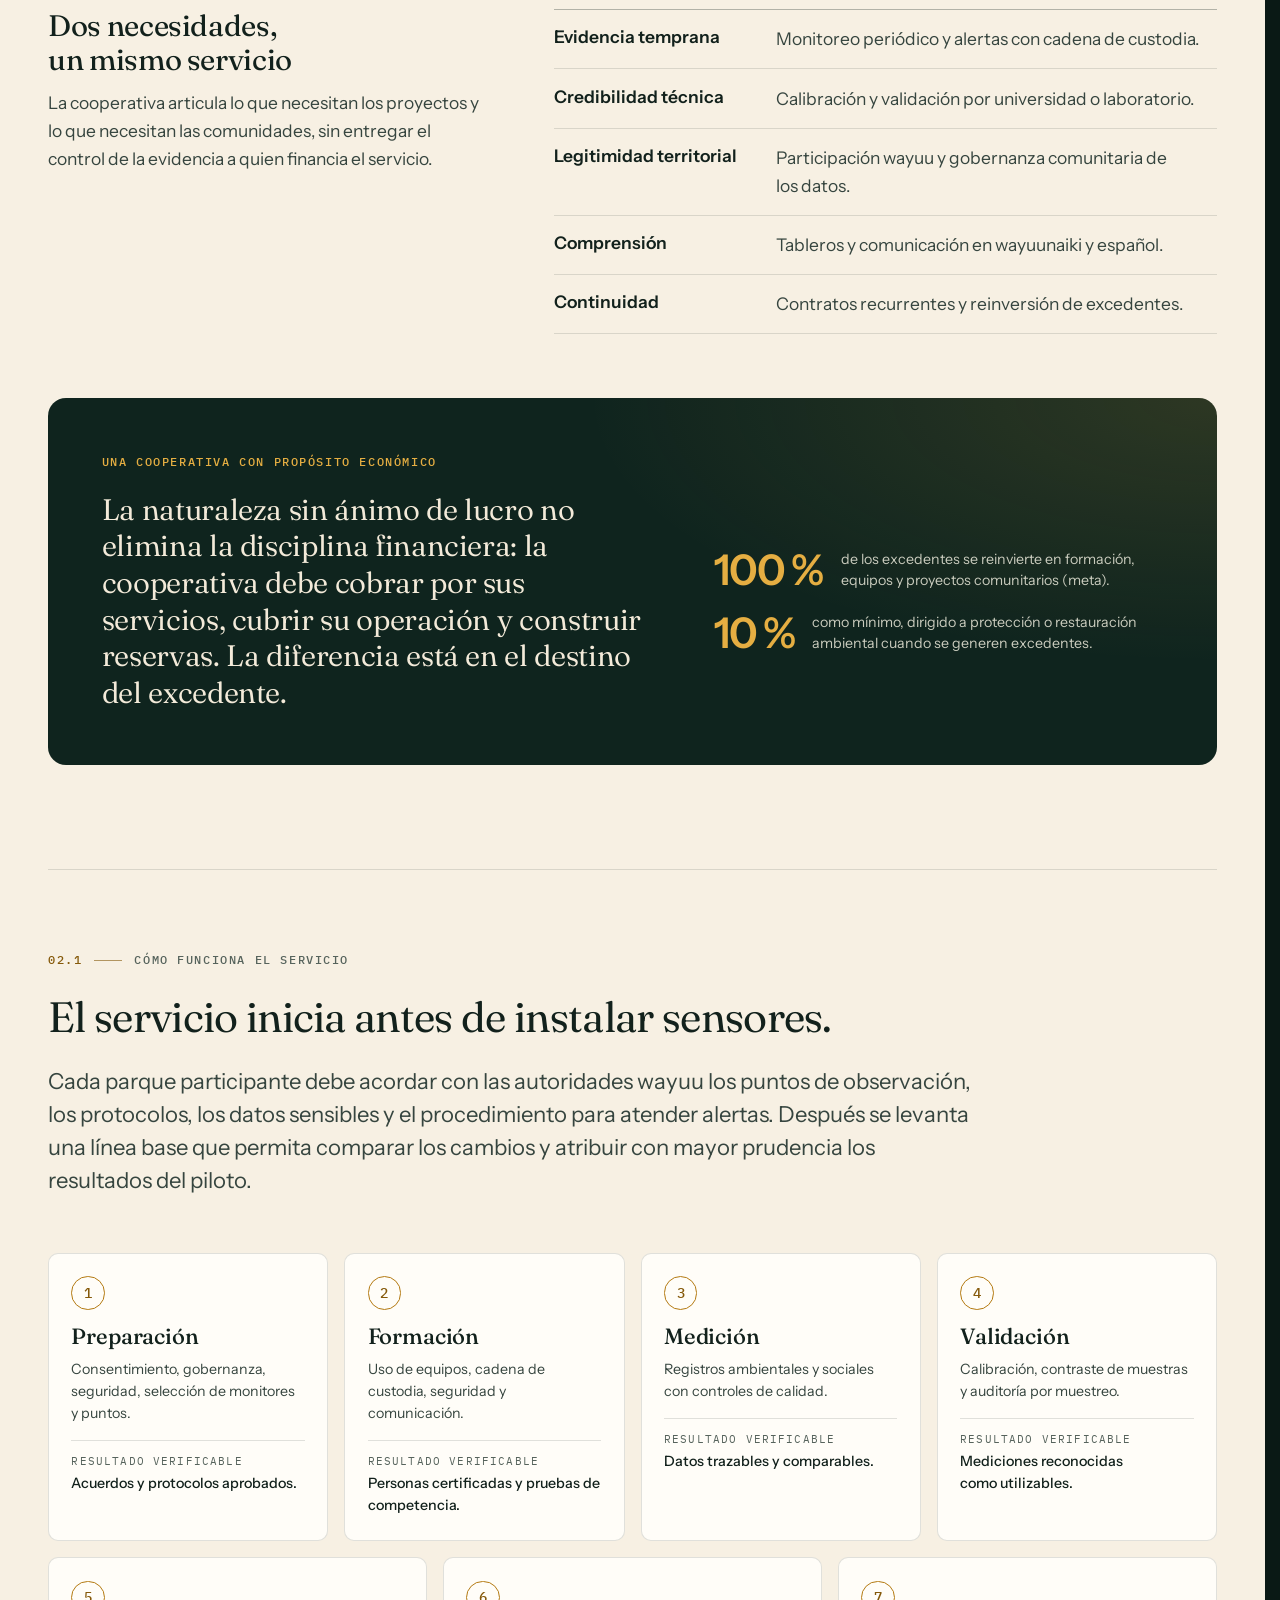
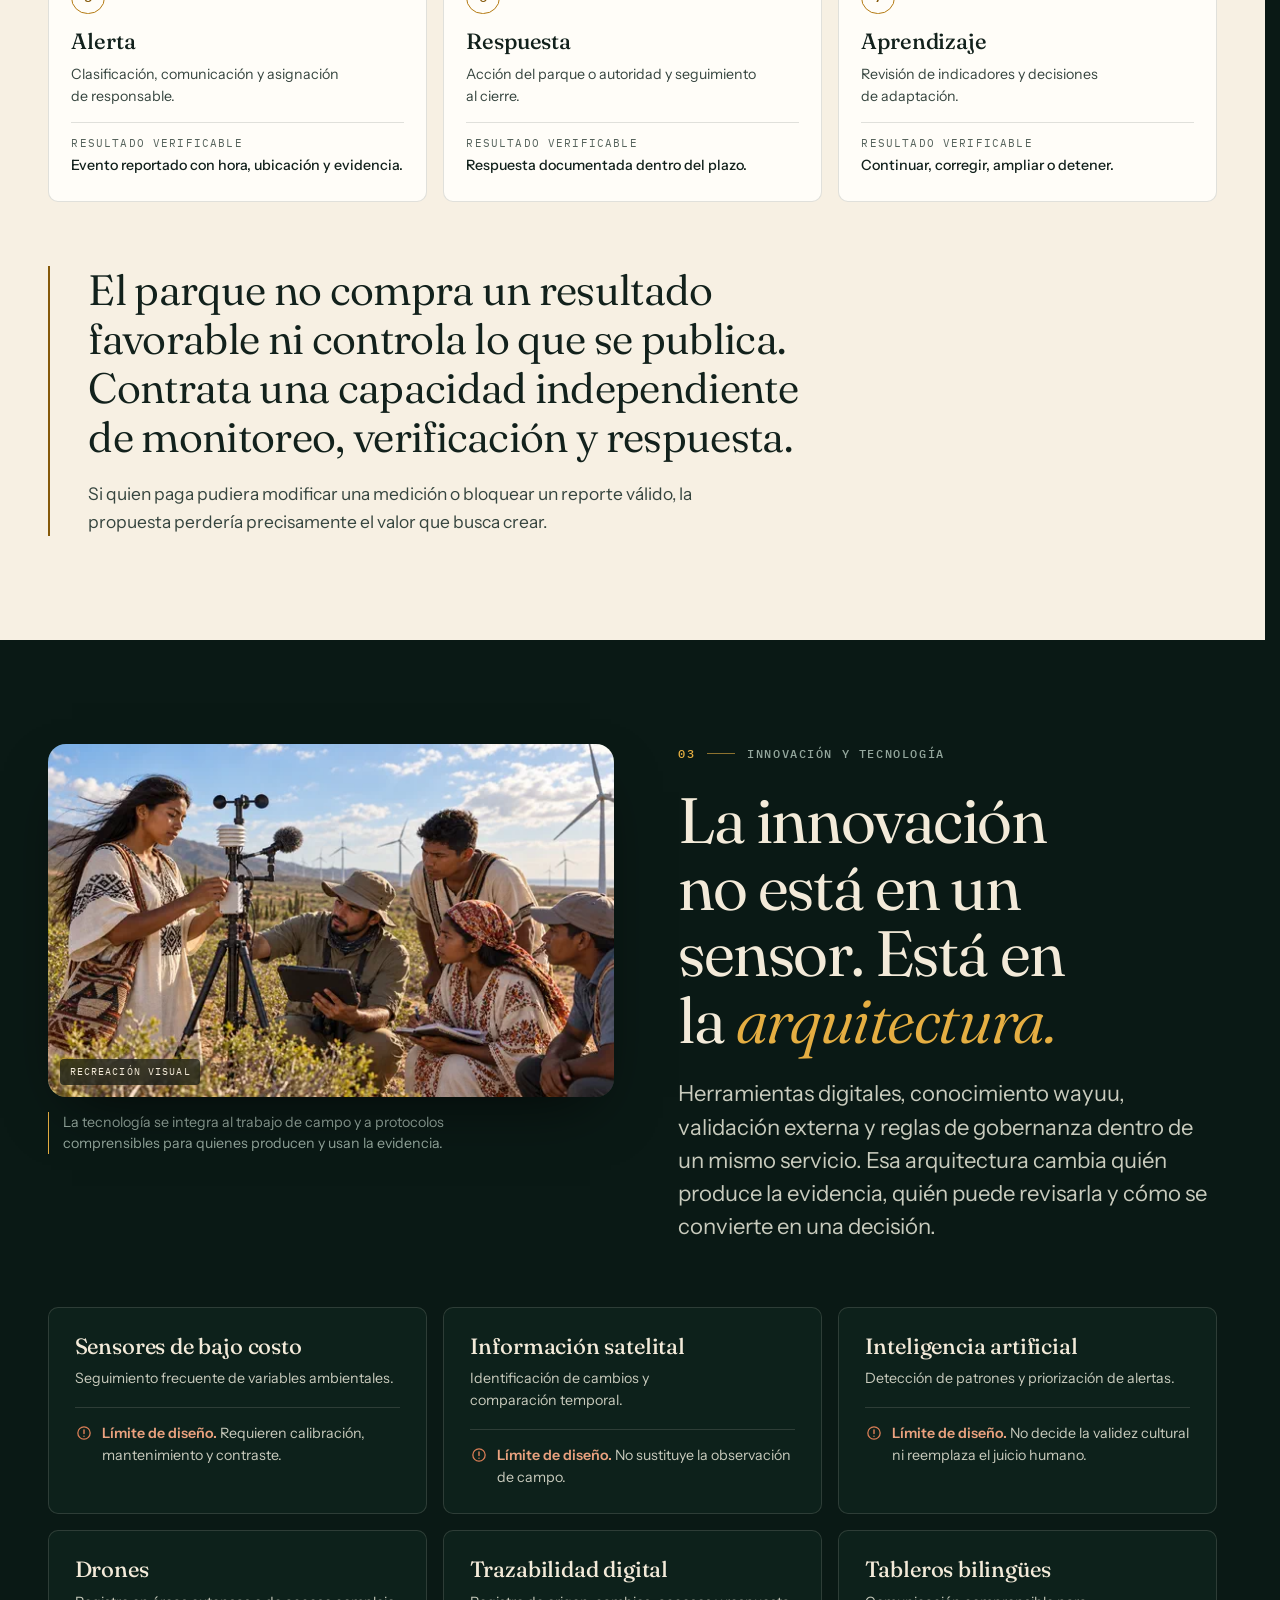
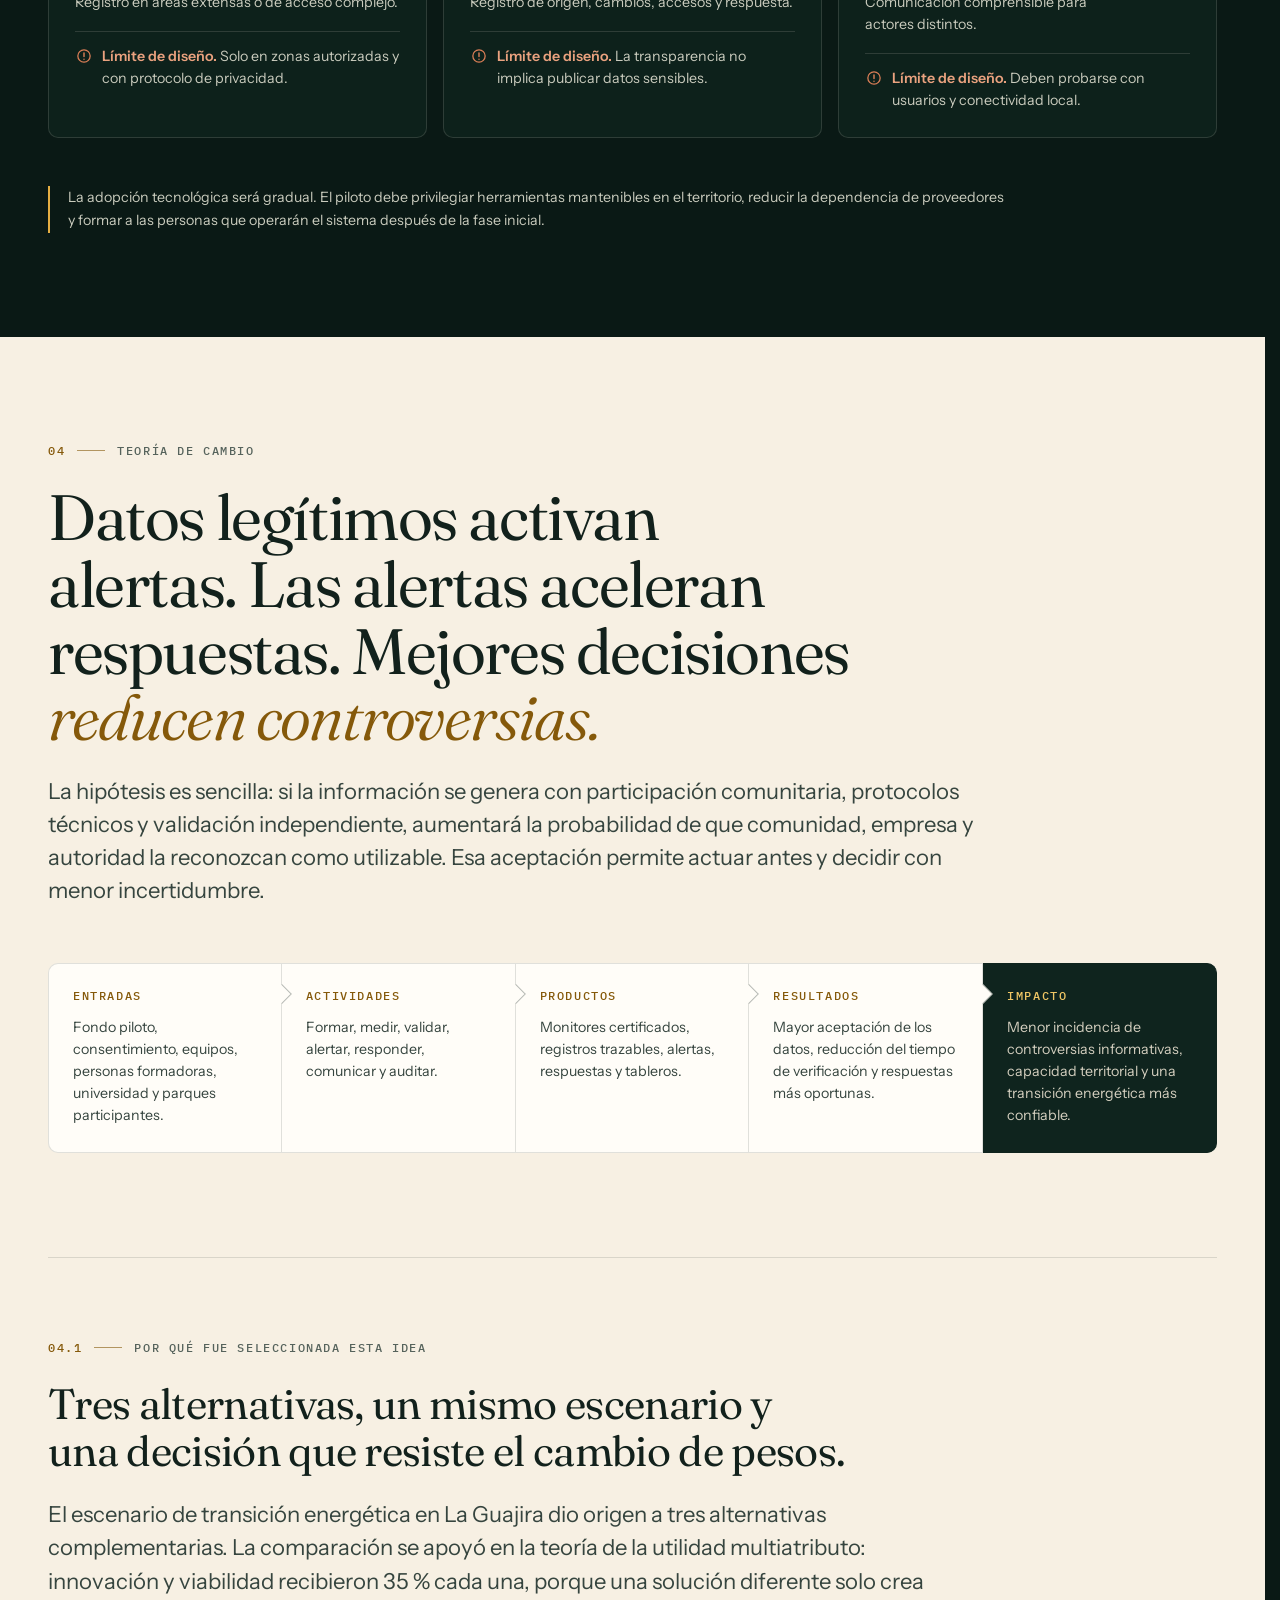
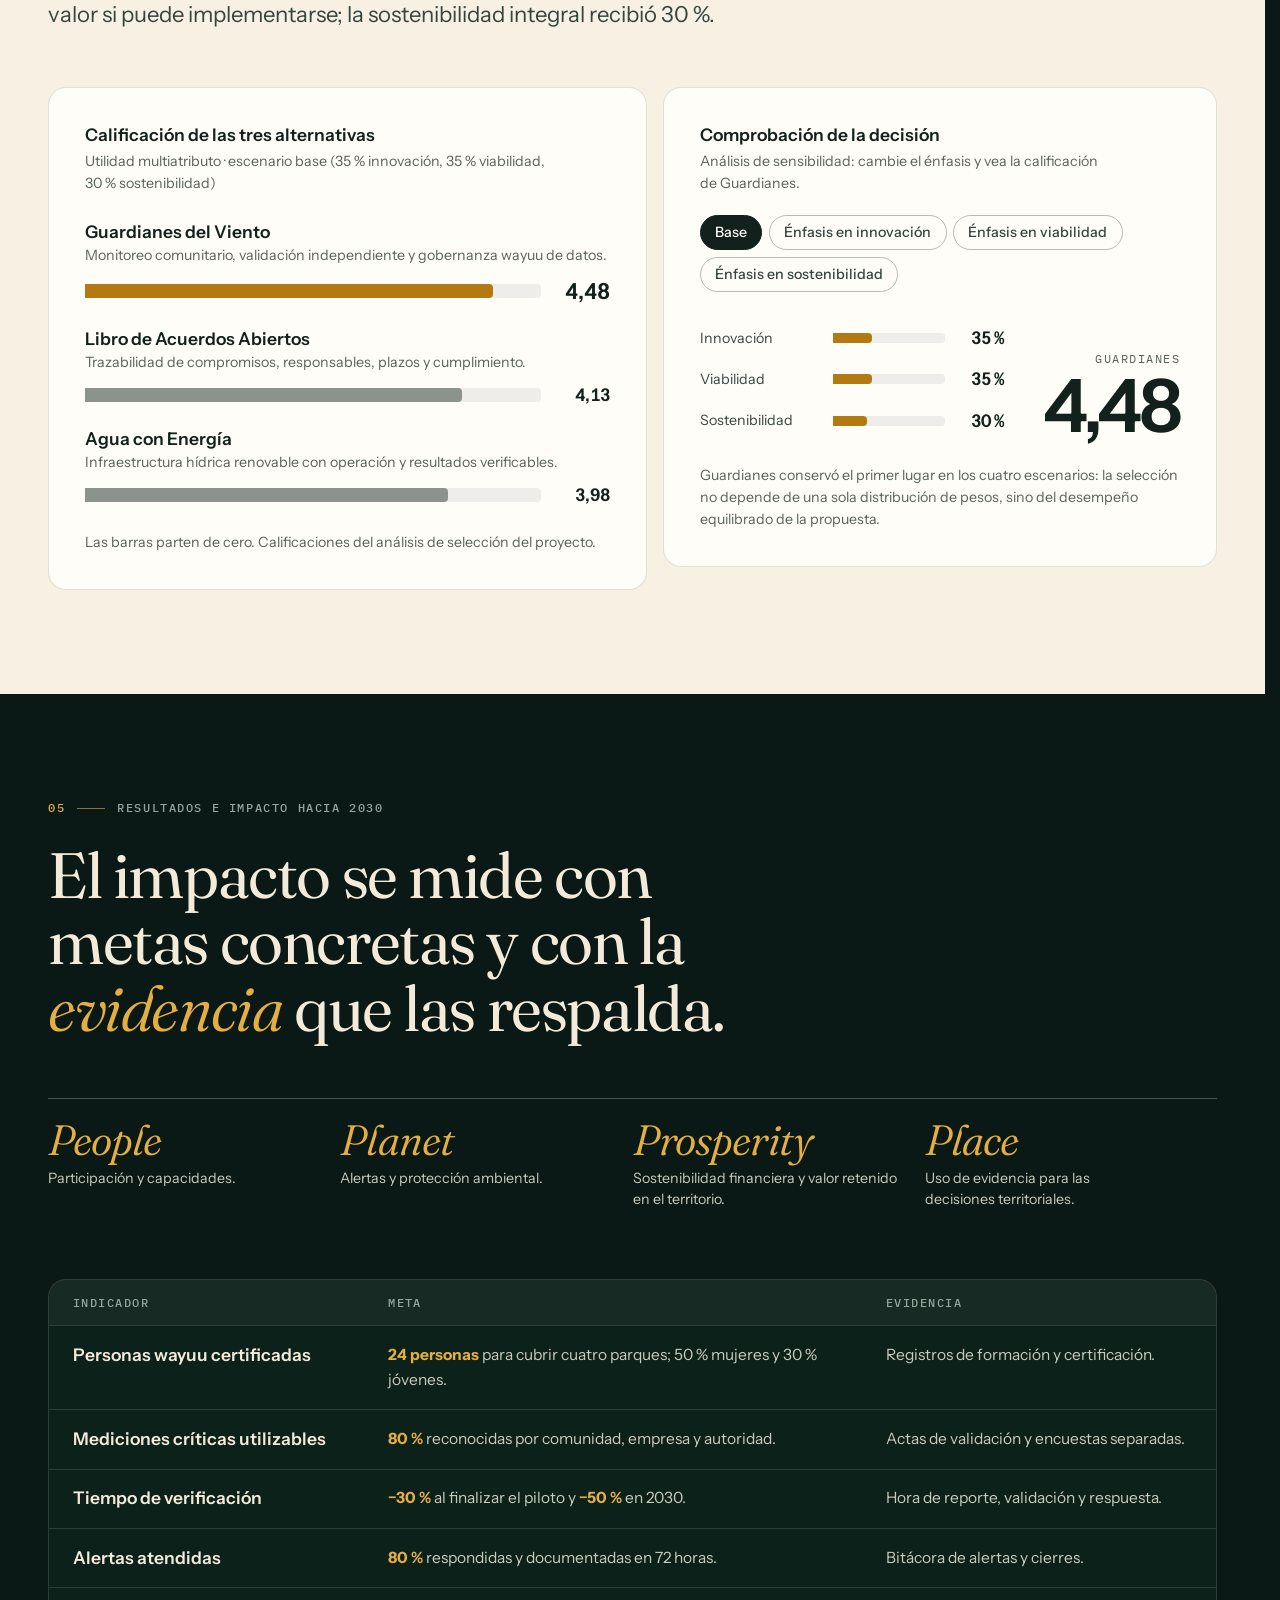
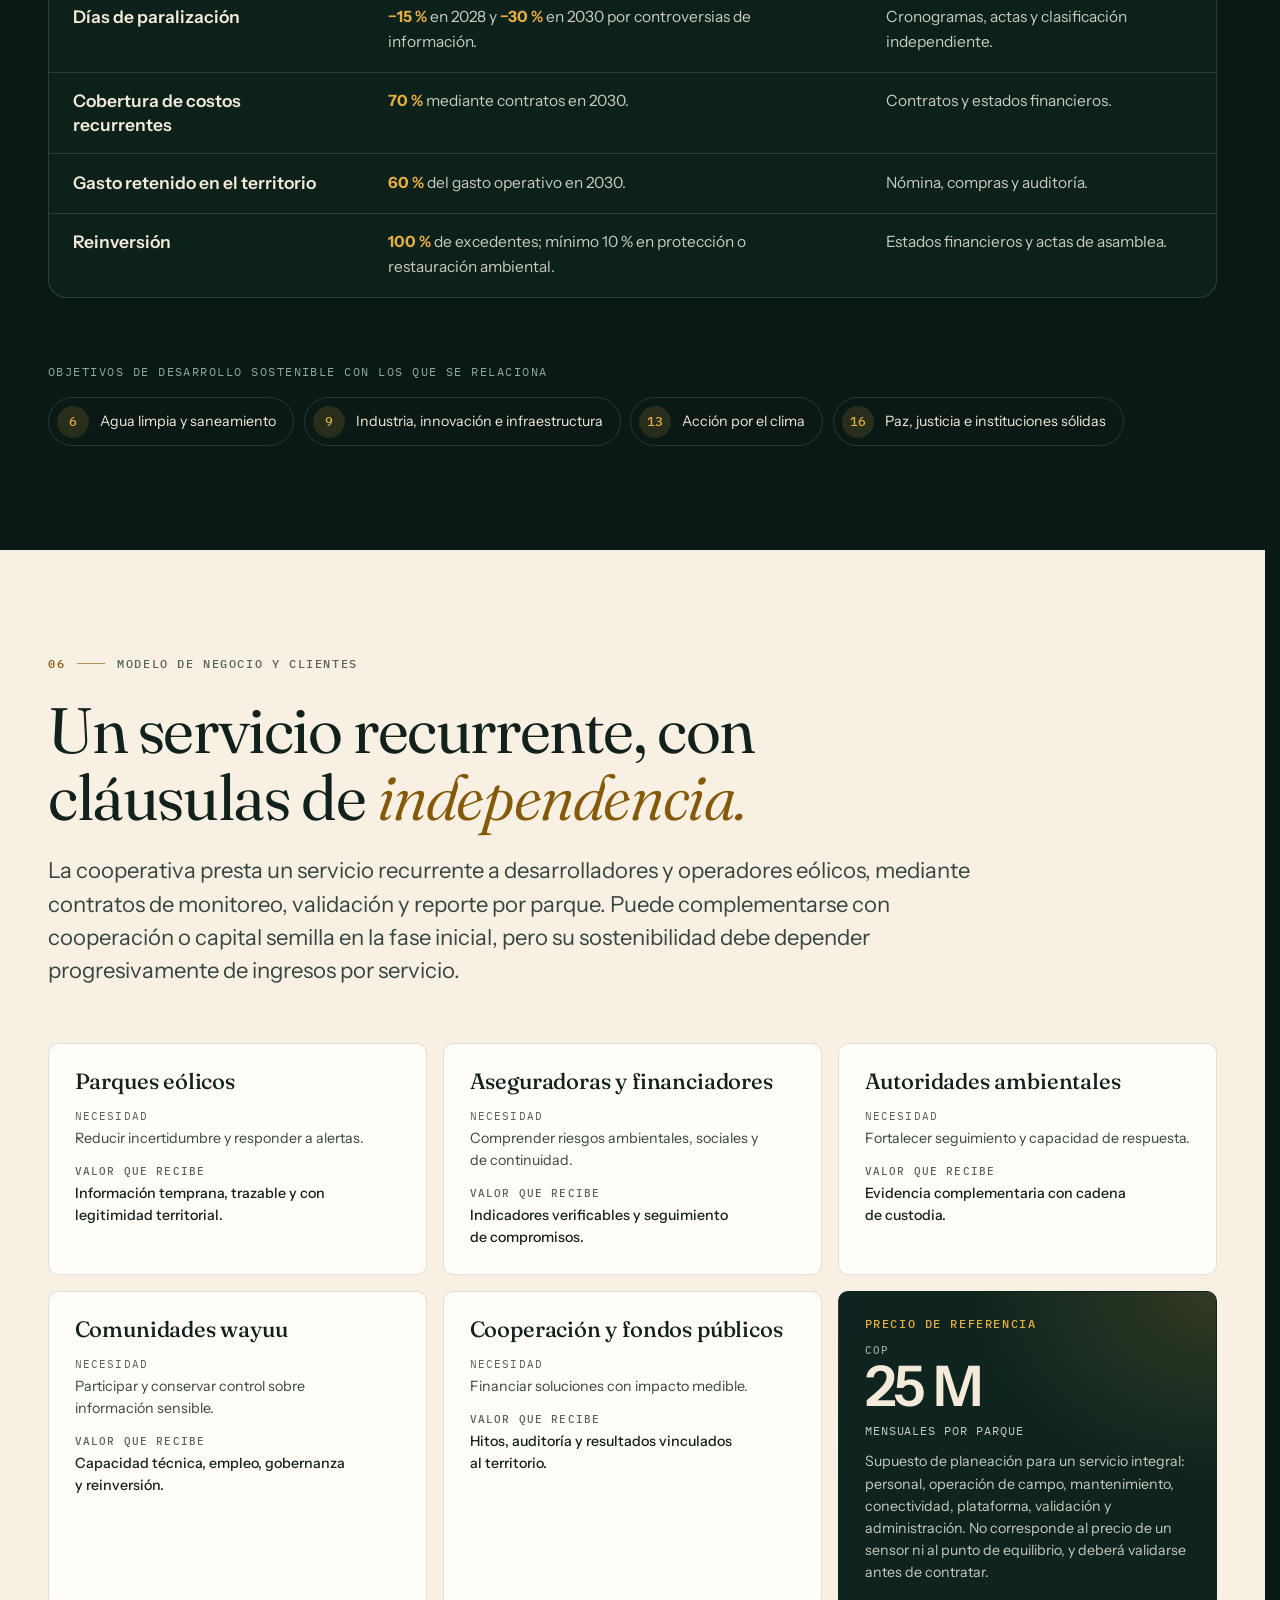
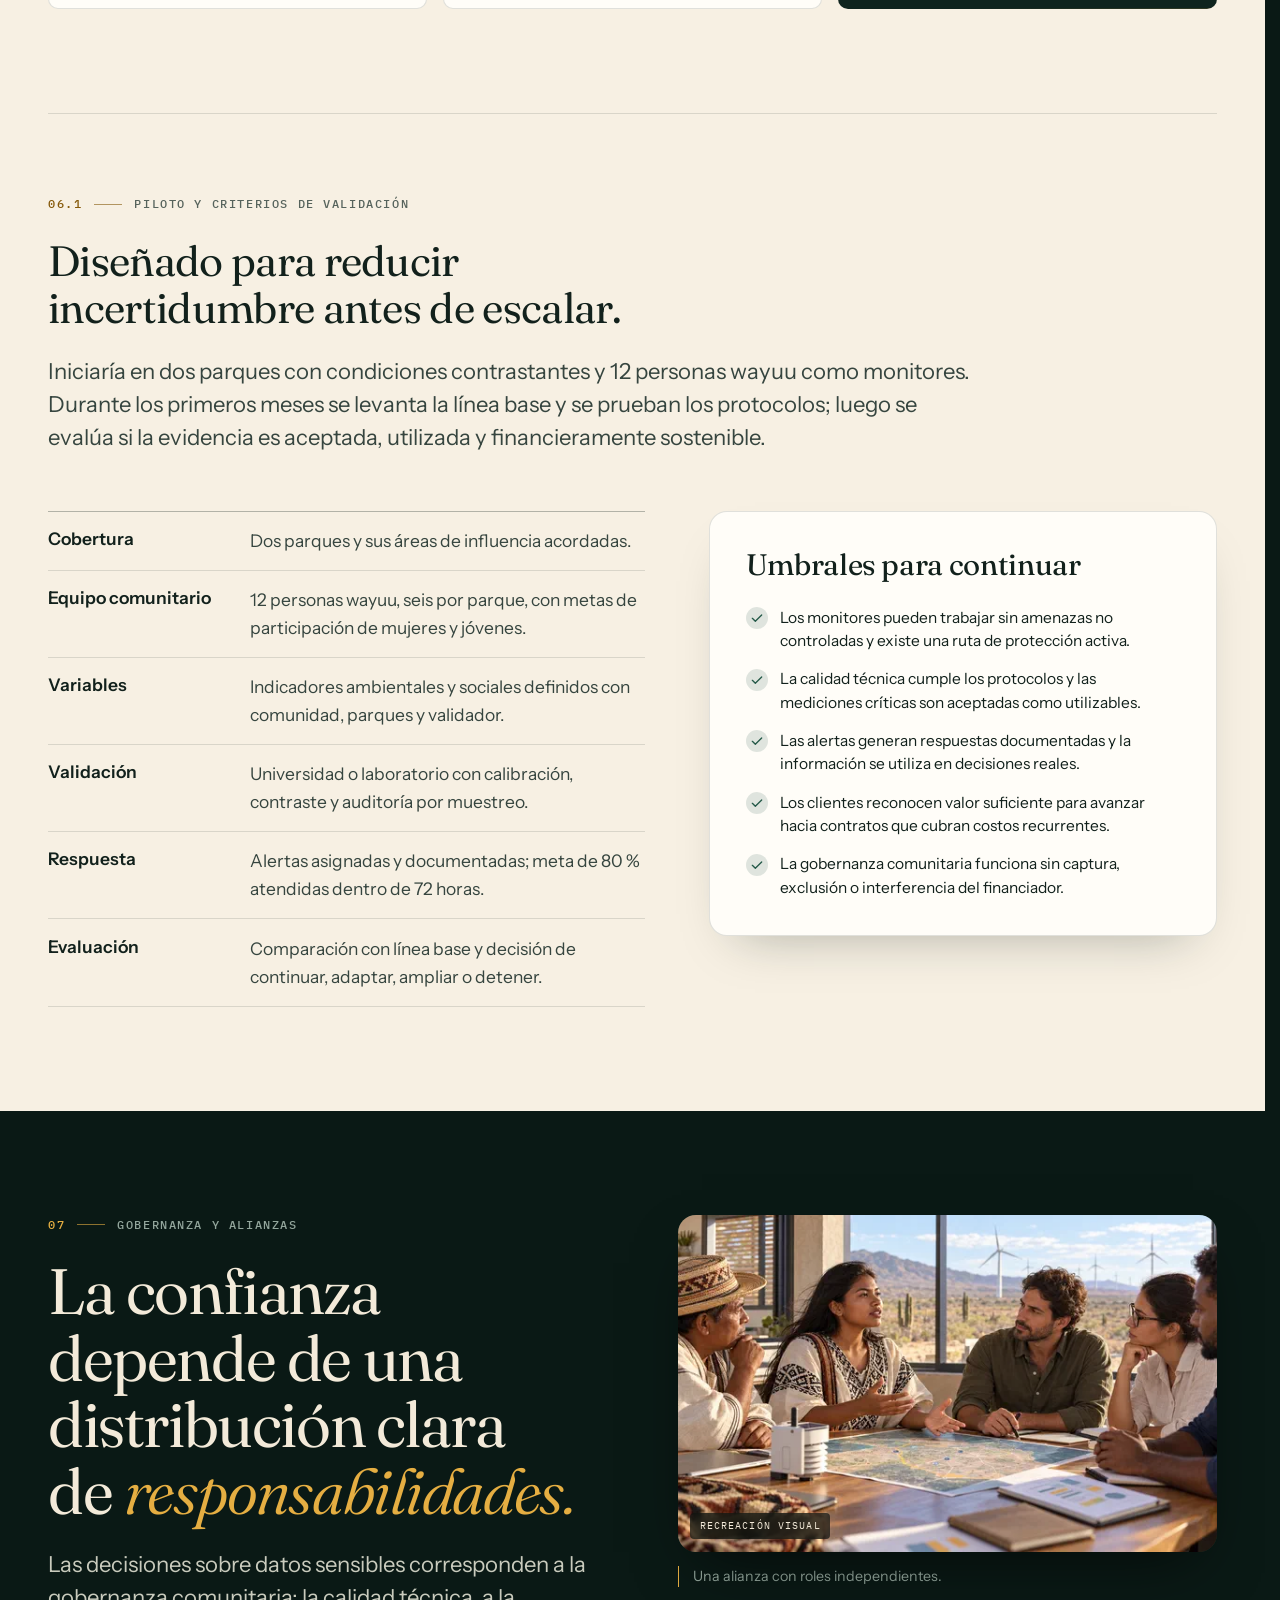
==== commit a4ab64e4: "Alisio asume tres bloques que salen de la página - Se retiran de la página «La lógica que debe proba" ====
--- a/index.html
+++ b/index.html
@@ -775,29 +775,6 @@
       <li class="chain-impact"><span class="chain-k">Impacto</span><p>Menor incidencia de controversias informativas, capacidad territorial y una transición energética más confiable.</p></li>
     </ol>
 
-    <div class="split split--even">
-      <figure class="photo" data-reveal>
-        <div class="photo-frame">
-          <img src="assets/img/escenas/05-gobernanza-1100.webp"
-               srcset="assets/img/escenas/05-gobernanza-640.webp 640w, assets/img/escenas/05-gobernanza-1100.webp 1100w, assets/img/escenas/05-gobernanza-1672.webp 1672w"
-               sizes="(min-width: 960px) 46vw, 100vw" width="1672" height="941" loading="lazy" decoding="async"
-               alt="Recreación visual: una joven wayuu presenta un tablero de datos en un computador a miembros de su comunidad sentados en círculo bajo una enramada.">
-          <span class="photo-badge">Recreación visual</span>
-        </div>
-        <figcaption>La evidencia se discute donde se produce.</figcaption>
-      </figure>
-
-      <div class="twin" data-reveal>
-        <article class="twin-card">
-          <h3>La lógica que debe probar el piloto</h3>
-          <p>Datos legítimos permiten emitir alertas comprensibles. Las alertas, cuando tienen un responsable y un plazo, aceleran respuestas documentadas. Las respuestas oportunas reducen la repetición de eventos y la incertidumbre que alimenta las controversias. Si además la cooperativa cubre parte creciente de sus costos mediante contratos, la capacidad puede mantenerse y ampliarse.</p>
-        </article>
-        <article class="twin-card twin-card--limit">
-          <h3>Lo que no puede afirmarse de antemano</h3>
-          <p>Guardianes no puede atribuirse por sí solo la reducción de todos los conflictos o paralizaciones: esos resultados también dependen de condiciones políticas, económicas, regulatorias y sociales. Por eso los indicadores se refieren a controversias de información y se comparan con una línea base, sin presentar correlación como causalidad automática.</p>
-        </article>
-      </div>
-    </div>
   </div>
 </section>
 
@@ -1062,32 +1039,6 @@
       <li><span>La comunidad</span><b>gobierna los datos sensibles</b></li>
       <li class="roles-no"><span>El financiador</span><b>verifica hitos, sin veto</b></li>
     </ul>
-
-    <div class="gov">
-      <div class="gov-spaces" data-reveal>
-        <h3 class="sub-title">Cuatro espacios de decisión</h3>
-        <dl class="pairs pairs--stack">
-          <div><dt>Asamblea comunitaria</dt><dd>Representación, prioridades, restricciones culturales y reinversión.</dd></div>
-          <div><dt>Comité de gobernanza de datos</dt><dd>Accesos, publicación, privacidad, incidentes y correcciones.</dd></div>
-          <div><dt>Mesa técnica</dt><dd>Protocolos, calibración, calidad, cadena de custodia y auditoría.</dd></div>
-          <div><dt>Comité de seguimiento</dt><dd>Alertas, respuestas, indicadores, contratos y compromisos.</dd></div>
-        </dl>
-        <p class="note">Las decisiones se adoptan por consenso o, cuando no sea posible, por mayoría de dos tercios que incluya a las autoridades de los territorios afectados. Las controversias técnicas deben pasar a revisión independiente dentro de un plazo definido.</p>
-      </div>
-
-      <div class="gov-actors" data-reveal>
-        <h3 class="sub-title">Actores necesarios para ejecutar</h3>
-        <ul class="actors">
-          <li><b>Autoridades y comunidades wayuu</b><span>Aprobar la gobernanza, seleccionar puntos y monitores, aportar conocimiento territorial y decidir sobre datos sensibles.</span></li>
-          <li><b>Dos parques participantes</b><span>Financiar, facilitar acceso, responder a alertas y aceptar cláusulas de independencia.</span></li>
-          <li><b>Universidad o laboratorio</b><span>Formar, calibrar, validar muestras, certificar capacidades y auditar calidad.</span></li>
-          <li><b>ANLA, Corpoguajira y entidades territoriales</b><span>Alinear formatos y articular la evidencia con el seguimiento ambiental e institucional.</span></li>
-          <li><b>Defensoría y organizaciones de derechos humanos</b><span>Activar prevención y respuesta ante amenazas o presiones.</span></li>
-          <li><b>SENA, Minciencias SGR y cooperación</b><span>Aportar capital semilla, formación, validación tecnológica y fortalecimiento organizacional.</span></li>
-          <li><b>Fiduciario, aseguradoras y financiadores</b><span>Administrar recursos, acompañar hitos y fortalecer la sostenibilidad sin controlar resultados.</span></li>
-        </ul>
-      </div>
-    </div>
   </div>
 </section>
 
@@ -1315,7 +1266,7 @@
       <div class="ask-copy">
         <p class="kicker"><span>10</span> Preguntas técnicas</p>
         <h2 class="section-title" id="preguntas-t">Pregúntele a <em>Alisio.</em></h2>
-        <p class="lede">Alisio es el asistente del proyecto. Lleva el nombre de los vientos constantes del nordeste que mueven los parques de La Guajira y responde con la información del informe: fundamento, solución técnica, inversión, riesgos y escalamiento.</p>
+        <p class="lede">Alisio es el asistente del proyecto. Lleva el nombre de los vientos constantes del nordeste que mueven los parques de La Guajira y responde con la información del informe. Guarda las veinte preguntas técnicas del proyecto, con su respuesta completa, en cuatro bloques: fundamento, solución técnica y datos, inversión y sostenibilidad, y riesgos e impacto.</p>
         <div class="ask-actions">
           <button class="btn btn--dark" type="button" data-alisio-open>
             <svg aria-hidden="true"><use href="#i-chat"/></svg>
@@ -1323,161 +1274,15 @@
           </button>
           <p class="ask-hint">Sin inteligencia artificial generativa: cada respuesta sale del informe del proyecto, del guion del tráiler y de su documento de preguntas técnicas.</p>
         </div>
-      </div>
-    </div>
-
-    <div class="faq" id="faq" data-reveal>
-      <div class="faq-group">
-        <h3 class="faq-group-title"><span>01</span> Fundamento del proyecto</h3>
-        <details class="faq-item" name="faq">
-          <summary><span class="faq-n">1</span><span class="faq-q">¿Qué problema específico resuelve Guardianes del Viento y por qué representa una oportunidad de inversión?</span><svg aria-hidden="true"><use href="#i-chevron"/></svg></summary>
-          <div class="faq-a">
-            <p>Guardianes del Viento aborda la falta de información ambiental y social que comunidad, empresa y autoridad reconozcan como legítima y verificable. Esa brecha puede generar verificaciones duplicadas, respuestas tardías, deterioro reputacional y días de paralización asociados a controversias. La oportunidad consiste en convertir ese costo de incertidumbre en un servicio recurrente de monitoreo, validación y gestión de alertas, mientras se crea capacidad wayuu y se reinvierte valor en La Guajira.</p>
-            <button class="faq-ask" type="button" data-alisio-ask="¿Qué problema específico resuelve Guardianes del Viento y por qué representa una oportunidad de inversión?">Seguir con Alisio <svg aria-hidden="true"><use href="#i-arrow"/></svg></button>
+          <div class="ask-starts">
+            <p class="ask-starts-title" id="ask-starts-t">Para empezar</p>
+            <ul role="list" aria-labelledby="ask-starts-t">
+            <li><button class="ask-chip" type="button" data-alisio-ask="¿Qué problema específico resuelve Guardianes del Viento y por qué representa una oportunidad de inversión?"><span>Fundamento</span>¿Qué problema resuelve y por qué es una oportunidad?</button></li>
+            <li><button class="ask-chip" type="button" data-alisio-ask="¿Quién controla los datos y cómo se protege la información sensible?"><span>Solución y datos</span>¿Quién controla los datos sensibles?</button></li>
+            <li><button class="ask-chip" type="button" data-alisio-ask="¿Qué cubre la inversión inicial de COP 650 millones y cómo se controlará su uso?"><span>Inversión</span>¿Qué cubren los COP 650 millones?</button></li>
+            <li><button class="ask-chip" type="button" data-alisio-ask="¿Cuáles son los riesgos que podrían hacer fracasar el proyecto?"><span>Riesgos</span>¿Qué podría hacer fracasar el proyecto?</button></li>
+            </ul>
           </div>
-        </details>
-        <details class="faq-item" name="faq">
-          <summary><span class="faq-n">2</span><span class="faq-q">¿Qué diferencia a Guardianes del monitoreo ambiental convencional contratado por una empresa?</span><svg aria-hidden="true"><use href="#i-chevron"/></svg></summary>
-          <div class="faq-a">
-            <p>El monitoreo convencional suele concentrarse en el cumplimiento técnico del desarrollador. Guardianes incorpora producción comunitaria de evidencia, gobernanza wayuu de datos, comunicación bilingüe y validación independiente. El parque financia el servicio, pero no controla la medición ni puede vetar un resultado válido. La diferenciación no depende de un sensor exclusivo; surge de integrar tecnología, conocimiento territorial y reglas de independencia dentro de una misma operación.</p>
-            <button class="faq-ask" type="button" data-alisio-ask="¿Qué diferencia a Guardianes del monitoreo ambiental convencional contratado por una empresa?">Seguir con Alisio <svg aria-hidden="true"><use href="#i-arrow"/></svg></button>
-          </div>
-        </details>
-        <details class="faq-item" name="faq">
-          <summary><span class="faq-n">3</span><span class="faq-q">¿Qué evidencia sustenta que el problema es relevante en La Guajira?</span><svg aria-hidden="true"><use href="#i-chevron"/></svg></summary>
-          <div class="faq-a">
-            <p>El proyecto parte de la concentración de desarrollos eólicos en el departamento, de antecedentes de conflictividad y de casos como la suspensión indefinida de Windpeshi en 2023. El Global Risks Report 2025 mantiene la desinformación entre los riesgos inmediatos y los riesgos ambientales entre los más severos de largo plazo. Estas referencias justifican el problema, pero el piloto deberá levantar evidencia local sobre tiempos de verificación, alertas, confianza y paralizaciones.</p>
-            <button class="faq-ask" type="button" data-alisio-ask="¿Qué evidencia sustenta que el problema es relevante en La Guajira?">Seguir con Alisio <svg aria-hidden="true"><use href="#i-arrow"/></svg></button>
-          </div>
-        </details>
-        <details class="faq-item" name="faq">
-          <summary><span class="faq-n">4</span><span class="faq-q">¿Por qué una cooperativa wayuu es una estructura adecuada para prestar este servicio?</span><svg aria-hidden="true"><use href="#i-chevron"/></svg></summary>
-          <div class="faq-a">
-            <p>La cooperativa permite que las personas del territorio participen en la producción de evidencia y en las decisiones sobre su uso. También facilita la contratación de monitores, la prestación de servicios y la reinversión de excedentes. Su naturaleza sin ánimo de lucro protege el propósito territorial, aunque no elimina la disciplina empresarial: debe facturar, controlar costos, construir reservas y demostrar que puede sostener la operación con contratos.</p>
-            <button class="faq-ask" type="button" data-alisio-ask="¿Por qué una cooperativa wayuu es una estructura adecuada para prestar este servicio?">Seguir con Alisio <svg aria-hidden="true"><use href="#i-arrow"/></svg></button>
-          </div>
-        </details>
-        <details class="faq-item" name="faq">
-          <summary><span class="faq-n">5</span><span class="faq-q">¿Qué resultados concretos deberían convencer a un inversionista de que el modelo funciona?</span><svg aria-hidden="true"><use href="#i-chevron"/></svg></summary>
-          <div class="faq-a">
-            <p>El piloto debe demostrar cinco resultados: seguridad para los monitores, mediciones técnicamente válidas, aceptación y uso de la evidencia por las partes, respuestas documentadas a las alertas y disposición de pago de los clientes. Las metas incluyen 80 % de mediciones críticas utilizables, 80 % de alertas respondidas dentro de 72 horas y una reducción de 30 % en el tiempo de verificación al finalizar el piloto.</p>
-            <button class="faq-ask" type="button" data-alisio-ask="¿Qué resultados concretos deberían convencer a un inversionista de que el modelo funciona?">Seguir con Alisio <svg aria-hidden="true"><use href="#i-arrow"/></svg></button>
-          </div>
-        </details>
-      </div>
-      <div class="faq-group">
-        <h3 class="faq-group-title"><span>02</span> Solución técnica y datos</h3>
-        <details class="faq-item" name="faq">
-          <summary><span class="faq-n">6</span><span class="faq-q">¿Qué componentes tecnológicos utiliza la solución y qué función cumple cada uno?</span><svg aria-hidden="true"><use href="#i-chevron"/></svg></summary>
-          <div class="faq-a">
-            <p>Los sensores de bajo costo permiten seguimiento frecuente; la información satelital ayuda a identificar cambios y contrastar periodos; los drones apoyan registros en zonas autorizadas; la plataforma conserva trazabilidad, permisos y estados de las alertas; los tableros bilingües facilitan comprensión. La inteligencia artificial puede detectar patrones y priorizar eventos, pero no reemplaza el juicio de los monitores, la validación técnica ni la decisión comunitaria.</p>
-            <button class="faq-ask" type="button" data-alisio-ask="¿Qué componentes tecnológicos utiliza la solución y qué función cumple cada uno?">Seguir con Alisio <svg aria-hidden="true"><use href="#i-arrow"/></svg></button>
-          </div>
-        </details>
-        <details class="faq-item" name="faq">
-          <summary><span class="faq-n">7</span><span class="faq-q">¿Cómo se define qué variables ambientales y sociales serán monitoreadas?</span><svg aria-hidden="true"><use href="#i-chevron"/></svg></summary>
-          <div class="faq-a">
-            <p>El piloto debe seleccionar las variables mediante una mesa técnica con autoridades wayuu, parques, universidad o laboratorio y autoridades ambientales. La selección considera riesgos del parque, obligaciones existentes, preocupaciones comunitarias, posibilidad de medición confiable y utilidad para decidir. Cada variable necesita unidad, frecuencia, punto de muestreo, responsable, umbral de alerta, método de validación y regla de publicación.</p>
-            <button class="faq-ask" type="button" data-alisio-ask="¿Cómo se define qué variables ambientales y sociales serán monitoreadas?">Seguir con Alisio <svg aria-hidden="true"><use href="#i-arrow"/></svg></button>
-          </div>
-        </details>
-        <details class="faq-item" name="faq">
-          <summary><span class="faq-n">8</span><span class="faq-q">¿Cómo se garantiza la calidad y comparabilidad de los datos?</span><svg aria-hidden="true"><use href="#i-chevron"/></svg></summary>
-          <div class="faq-a">
-            <p>La operación combina equipos calibrados, protocolos documentados, formación certificada, cadena de custodia, controles de duplicados y contraste de muestras. La universidad o laboratorio valida la metodología y realiza auditorías por muestreo. Las versiones del dato, los cambios y los accesos quedan registrados. Una medición que incumpla el protocolo se conserva como incidente de calidad, pero no se presenta como evidencia válida.</p>
-            <button class="faq-ask" type="button" data-alisio-ask="¿Cómo se garantiza la calidad y comparabilidad de los datos?">Seguir con Alisio <svg aria-hidden="true"><use href="#i-arrow"/></svg></button>
-          </div>
-        </details>
-        <details class="faq-item" name="faq">
-          <summary><span class="faq-n">9</span><span class="faq-q">¿Qué ocurre desde que se detecta una alerta hasta que se cierra?</span><svg aria-hidden="true"><use href="#i-chevron"/></svg></summary>
-          <div class="faq-a">
-            <p>La alerta registra variable, ubicación, hora, evidencia, criticidad y responsable. El parque o la entidad competente recibe la notificación y debe documentar la respuesta. La meta es atender 80 % dentro de 72 horas. Si existe desacuerdo, se activa contraste técnico y revisión independiente. El cierre exige evidencia de la acción realizada o una justificación documentada de por qué no pudo ejecutarse.</p>
-            <button class="faq-ask" type="button" data-alisio-ask="¿Qué ocurre desde que se detecta una alerta hasta que se cierra?">Seguir con Alisio <svg aria-hidden="true"><use href="#i-arrow"/></svg></button>
-          </div>
-        </details>
-        <details class="faq-item" name="faq">
-          <summary><span class="faq-n">10</span><span class="faq-q">¿Quién controla los datos y cómo se protege la información sensible?</span><svg aria-hidden="true"><use href="#i-chevron"/></svg></summary>
-          <div class="faq-a">
-            <p>La propuesta aplica soberanía de datos indígenas. El comité comunitario clasifica la información como pública, restringida o sensible y define permisos, propósito y tiempo de conservación. Los contratos separan propiedad, custodia, licencias de uso y obligaciones regulatorias. La plataforma registra accesos y modificaciones. La transparencia no significa publicar ubicaciones culturales, información personal o conocimiento territorial cuya difusión no haya sido autorizada.</p>
-            <button class="faq-ask" type="button" data-alisio-ask="¿Quién controla los datos y cómo se protege la información sensible?">Seguir con Alisio <svg aria-hidden="true"><use href="#i-arrow"/></svg></button>
-          </div>
-        </details>
-      </div>
-      <div class="faq-group">
-        <h3 class="faq-group-title"><span>03</span> Clientes, inversión y sostenibilidad financiera</h3>
-        <details class="faq-item" name="faq">
-          <summary><span class="faq-n">11</span><span class="faq-q">¿Quiénes son los clientes y qué valor recibe cada uno?</span><svg aria-hidden="true"><use href="#i-chevron"/></svg></summary>
-          <div class="faq-a">
-            <p>Los desarrolladores y operadores eólicos serían los clientes principales porque necesitan anticipar riesgos, responder a alertas y demostrar trazabilidad. Los financiadores y aseguradoras pueden utilizar indicadores para evaluar exposición y cumplimiento. Las autoridades reciben evidencia complementaria. Las comunidades obtienen empleo, capacidad técnica y control sobre datos. La propuesta debe adaptar el contrato a cada usuario sin comprometer la independencia del resultado.</p>
-            <button class="faq-ask" type="button" data-alisio-ask="¿Quiénes son los clientes y qué valor recibe cada uno?">Seguir con Alisio <svg aria-hidden="true"><use href="#i-arrow"/></svg></button>
-          </div>
-        </details>
-        <details class="faq-item" name="faq">
-          <summary><span class="faq-n">12</span><span class="faq-q">¿Cómo se validará que los clientes están dispuestos a pagar?</span><svg aria-hidden="true"><use href="#i-chevron"/></svg></summary>
-          <div class="faq-a">
-            <p>Antes de escalar deben realizarse entrevistas, cartas de intención y negociación del alcance con al menos dos parques. La validación comercial debe confirmar variables, frecuencia, tiempos de respuesta, condiciones de acceso, tarifa y duración. El indicador más fuerte no será una declaración de interés, sino un contrato o pago anticipado. El piloto también debe registrar qué costos evita o reduce el servicio para sustentar la renovación.</p>
-            <button class="faq-ask" type="button" data-alisio-ask="¿Cómo se validará que los clientes están dispuestos a pagar?">Seguir con Alisio <svg aria-hidden="true"><use href="#i-arrow"/></svg></button>
-          </div>
-        </details>
-        <details class="faq-item" name="faq">
-          <summary><span class="faq-n">13</span><span class="faq-q">¿Qué cubre la inversión inicial de COP 650 millones y cómo se controlará su uso?</span><svg aria-hidden="true"><use href="#i-chevron"/></svg></summary>
-          <div class="faq-a">
-            <p>La estimación asigna COP 150 millones a sensores, 60 a drones y accesorios, 110 a plataforma, 40 a cómputo y conectividad, 100 a formación y protocolos, 70 a implementación territorial y 120 a operación inicial. Los desembolsos deben vincularse a hitos: gobernanza aprobada, personas formadas, equipos instalados, línea base, operación y evaluación. Las cifras requieren cotizaciones, contingencias y administración fiduciaria antes del cierre.</p>
-            <button class="faq-ask" type="button" data-alisio-ask="¿Qué cubre la inversión inicial de COP 650 millones y cómo se controlará su uso?">Seguir con Alisio <svg aria-hidden="true"><use href="#i-arrow"/></svg></button>
-          </div>
-        </details>
-        <details class="faq-item" name="faq">
-          <summary><span class="faq-n">14</span><span class="faq-q">¿Cómo puede financiarse una cooperativa sin ánimo de lucro y qué retorno puede recibir el aportante?</span><svg aria-hidden="true"><use href="#i-chevron"/></svg></summary>
-          <div class="faq-a">
-            <p>La cooperativa no distribuiría dividendos ni entregaría participación patrimonial. El piloto puede combinar aportes no reembolsables, cooperación, pagos anticipados de los parques, financiación recuperable o deuda respaldada por contratos. Un financiador de impacto recibe evidencia de resultados y reducción de riesgos; un acreedor recibe intereses según el flujo pactado. El instrumento debe definirse antes de solicitar recursos para evitar llamar inversión a un aporte sin retorno financiero.</p>
-            <button class="faq-ask" type="button" data-alisio-ask="¿Cómo puede financiarse una cooperativa sin ánimo de lucro y qué retorno puede recibir el aportante?">Seguir con Alisio <svg aria-hidden="true"><use href="#i-arrow"/></svg></button>
-          </div>
-        </details>
-        <details class="faq-item" name="faq">
-          <summary><span class="faq-n">15</span><span class="faq-q">¿Qué supuestos sostienen la proyección financiera y qué ocurre en un escenario adverso?</span><svg aria-hidden="true"><use href="#i-chevron"/></svg></summary>
-          <div class="faq-a">
-            <p>La modelación utiliza una tarifa de COP 25 millones mensuales por parque, crecimiento en contratos y costos de operación escalables. En el escenario base proyecta ingresos acumulados de COP 17.100 millones, VPN al 15 % de COP 3.260 millones y recuperación en el año 3. En el conservador, los ingresos bajan a COP 10.200 millones, el VPN a COP 53 millones y la recuperación pasa al año 5. Precio, adopción, permanencia y costos deben probarse.</p>
-            <button class="faq-ask" type="button" data-alisio-ask="¿Qué supuestos sostienen la proyección financiera y qué ocurre en un escenario adverso?">Seguir con Alisio <svg aria-hidden="true"><use href="#i-arrow"/></svg></button>
-          </div>
-        </details>
-      </div>
-      <div class="faq-group">
-        <h3 class="faq-group-title"><span>04</span> Riesgos, impacto y escalamiento</h3>
-        <details class="faq-item" name="faq">
-          <summary><span class="faq-n">16</span><span class="faq-q">¿Cuáles son los riesgos que podrían hacer fracasar el proyecto?</span><svg aria-hidden="true"><use href="#i-chevron"/></svg></summary>
-          <div class="faq-a">
-            <p>Los riesgos críticos son captura de la gobernanza por un clan, amenazas a monitores, uso indebido de datos, baja calidad técnica, interferencia del financiador, poca adopción de la evidencia, dependencia de subsidios y cambios regulatorios. Cada riesgo necesita responsable, señal temprana y respuesta. La seguridad, la independencia y la protección de datos son condiciones de continuidad; no pueden compensarse con un buen resultado financiero.</p>
-            <button class="faq-ask" type="button" data-alisio-ask="¿Cuáles son los riesgos que podrían hacer fracasar el proyecto?">Seguir con Alisio <svg aria-hidden="true"><use href="#i-arrow"/></svg></button>
-          </div>
-        </details>
-        <details class="faq-item" name="faq">
-          <summary><span class="faq-n">17</span><span class="faq-q">¿Cómo se protege la independencia cuando los parques pagan por el servicio?</span><svg aria-hidden="true"><use href="#i-chevron"/></svg></summary>
-          <div class="faq-a">
-            <p>El contrato separa las funciones: el parque financia y responde, la cooperativa mide, la universidad o laboratorio valida y la comunidad gobierna los datos sensibles. El cliente puede solicitar aclaración y ejercer réplica, pero no modificar la medición ni bloquear un reporte válido. Las controversias pasan a revisión independiente. Los desembolsos no deben condicionarse a resultados favorables, sino al cumplimiento del protocolo.</p>
-            <button class="faq-ask" type="button" data-alisio-ask="¿Cómo se protege la independencia cuando los parques pagan por el servicio?">Seguir con Alisio <svg aria-hidden="true"><use href="#i-arrow"/></svg></button>
-          </div>
-        </details>
-        <details class="faq-item" name="faq">
-          <summary><span class="faq-n">18</span><span class="faq-q">¿Cómo se medirá el impacto sin atribuir a Guardianes resultados que dependen de otros factores?</span><svg aria-hidden="true"><use href="#i-chevron"/></svg></summary>
-          <div class="faq-a">
-            <p>El piloto levantará una línea base y clasificará los eventos vinculados a controversias de información. Comparará tiempos de verificación, alertas, aceptación de datos, confianza y días de paralización antes y después y, cuando sea posible, entre parques o periodos de contraste. El proyecto hablará de contribución y no de causalidad exclusiva, porque también intervienen decisiones empresariales, condiciones políticas y regulación.</p>
-            <button class="faq-ask" type="button" data-alisio-ask="¿Cómo se medirá el impacto sin atribuir a Guardianes resultados que dependen de otros factores?">Seguir con Alisio <svg aria-hidden="true"><use href="#i-arrow"/></svg></button>
-          </div>
-        </details>
-        <details class="faq-item" name="faq">
-          <summary><span class="faq-n">19</span><span class="faq-q">¿Cómo se relaciona la solución con la consulta previa, el licenciamiento y las autoridades ambientales?</span><svg aria-hidden="true"><use href="#i-chevron"/></svg></summary>
-          <div class="faq-a">
-            <p>Guardianes aporta evidencia complementaria. No sustituye la consulta previa, los estudios de impacto, el licenciamiento, el seguimiento de la ANLA o Corpoguajira ni las obligaciones de los desarrolladores. Los protocolos deben alinearse con formatos institucionales para que la información resulte utilizable. La aceptación de las autoridades es un supuesto del piloto y debe confirmarse antes de presentar el modelo como parte formal del seguimiento.</p>
-            <button class="faq-ask" type="button" data-alisio-ask="¿Cómo se relaciona la solución con la consulta previa, el licenciamiento y las autoridades ambientales?">Seguir con Alisio <svg aria-hidden="true"><use href="#i-arrow"/></svg></button>
-          </div>
-        </details>
-        <details class="faq-item" name="faq">
-          <summary><span class="faq-n">20</span><span class="faq-q">¿Qué condiciones deben cumplirse para escalar y por qué invertir ahora?</span><svg aria-hidden="true"><use href="#i-chevron"/></svg></summary>
-          <div class="faq-a">
-            <p>El modelo solo debe escalar si protege a los monitores, produce datos válidos, logra que las partes los utilicen, genera respuestas y demuestra contratos suficientes para sostener la operación. El momento es relevante porque la expansión eólica avanza y la confianza territorial sigue siendo una condición de viabilidad. Financiar ahora permite probar la solución en escala controlada. Hacia 2030, la meta de impacto es 24 personas en cuatro parques; la proyección comercial de hasta 24 parques es independiente.</p>
-            <button class="faq-ask" type="button" data-alisio-ask="¿Qué condiciones deben cumplirse para escalar y por qué invertir ahora?">Seguir con Alisio <svg aria-hidden="true"><use href="#i-arrow"/></svg></button>
-          </div>
-        </details>
       </div>
     </div>
   </div>
@@ -1565,6 +1370,7 @@
         <span class="brand-name">Guardianes <span>del Viento</span></span>
       </a>
       <p class="footer-meta">Tesis de maestría · La Guajira, Colombia · 2026</p>
+      <p class="footer-credit">Diseño y desarrollo · <b>Dual Engineer Edwin Calderón Aguilera</b> — The Architect · Soluciones profesionales</p>
       <button class="motion-text" type="button" data-motion-toggle>
         <svg aria-hidden="true"><use href="#i-motion"/></svg><i aria-hidden="true"></i>
         <span class="motion-label">Pausar animaciones</span>
--- a/assets/css/base.css
+++ b/assets/css/base.css
@@ -901,6 +901,19 @@
   border-top: 1px solid var(--line);
 }
 
+.footer-credit {
+  flex-basis: 100%;
+  order: 3;
+  font-size: var(--step--2);
+  letter-spacing: 0.02em;
+  color: var(--text-mute);
+}
+
+.footer-credit b {
+  font-weight: 600;
+  color: var(--text-soft);
+}
+
 .footer-meta {
   font-family: var(--font-mono);
   font-size: var(--step--2);
--- a/assets/css/sections.css
+++ b/assets/css/sections.css
@@ -13,11 +13,6 @@
 @media (min-width: 960px) {
   .split {
     grid-template-columns: minmax(0, 1.05fr) minmax(0, 1fr);
-  }
-
-  .split--even {
-    grid-template-columns: minmax(0, 1fr) minmax(0, 1fr);
-    align-items: center;
   }
 
   /* La foto acompaña la lectura del texto largo de su columna */
@@ -96,10 +91,6 @@
 .pairs dd,
 .scope dd {
   color: var(--text-soft);
-}
-
-.pairs--stack > div {
-  grid-template-columns: 1fr;
 }
 
 .pull {
@@ -1236,7 +1227,6 @@
   list-style: none;
   padding: 0;
   display: grid;
-  margin-bottom: clamp(2.5rem, 5vw, 4.25rem);
   border-radius: var(--radius-2);
 }
 
@@ -1332,41 +1322,6 @@
   }
 }
 
-.twin {
-  display: grid;
-  gap: 1rem;
-}
-
-.twin-card {
-  padding: clamp(1.4rem, 2.6vw, 1.9rem);
-  border-radius: var(--radius-2);
-  background: var(--bg-raise);
-  border: 1px solid var(--line);
-}
-
-.twin-card h3 {
-  margin-bottom: 0.65rem;
-  font-family: var(--font-display);
-  font-size: var(--step-1);
-  font-weight: 480;
-  letter-spacing: -0.008em;
-}
-
-.twin-card p {
-  font-size: 0.97rem;
-  color: var(--text-soft);
-}
-
-.twin-card--limit {
-  background: var(--alert-soft);
-  border-color: color-mix(in srgb, var(--alert) 34%, transparent);
-}
-
-/* Tierra oscura: sobre el fondo de aviso, el tono normal de alerta no llega a 4,5:1 */
-.twin-card--limit h3 {
-  color: var(--earth-700);
-}
-
 .choice {
   display: grid;
   gap: 1rem;
@@ -1952,46 +1907,6 @@
   .roles li:nth-child(2) {
     border-top: 1px solid var(--line);
   }
-}
-
-.gov {
-  display: grid;
-  gap: clamp(2.5rem, 5vw, 5rem);
-  margin-top: clamp(2.5rem, 5vw, 4.5rem);
-}
-
-@media (min-width: 960px) {
-  .gov {
-    grid-template-columns: minmax(0, 1fr) minmax(0, 1fr);
-  }
-}
-
-.gov-spaces .note {
-  margin-top: 1.6rem;
-}
-
-.actors {
-  list-style: none;
-  padding: 0;
-  border-top: 1px solid var(--line-strong);
-}
-
-.actors li {
-  display: grid;
-  gap: 0.2rem;
-  padding: 0.9rem 0;
-  border-bottom: 1px solid var(--line);
-}
-
-.actors b {
-  font-weight: 600;
-  line-height: 1.35;
-}
-
-.actors span {
-  font-size: var(--step--1);
-  line-height: 1.55;
-  color: var(--text-soft);
 }
 
 /* ==========================================================================
@@ -2536,6 +2451,68 @@
   margin-top: 0.4rem;
 }
 
+/* Cuatro preguntas para empezar: una por bloque del documento de preguntas técnicas */
+.ask-starts {
+  display: grid;
+  gap: 0.6rem;
+  margin-top: 0.9rem;
+  padding-top: 1.2rem;
+  border-top: 1px solid var(--line);
+}
+
+.ask-starts-title {
+  font-family: var(--font-mono);
+  font-size: var(--step--2);
+  font-weight: 500;
+  letter-spacing: 0.13em;
+  text-transform: uppercase;
+  color: var(--text-mute);
+}
+
+.ask-starts ul {
+  display: grid;
+  gap: 0.6rem;
+}
+
+@media (min-width: 700px) {
+  .ask-starts ul {
+    grid-template-columns: repeat(2, minmax(0, 1fr));
+  }
+}
+
+.ask-chip {
+  display: grid;
+  gap: 0.2rem;
+  width: 100%;
+  height: 100%;
+  padding: 0.8rem 1rem 0.85rem;
+  border-radius: var(--radius-2);
+  border: 1px solid var(--line);
+  background: var(--bg-raise-2);
+  font-size: 0.95rem;
+  font-weight: 600;
+  line-height: 1.35;
+  text-align: left;
+  color: var(--text);
+  transition:
+    border-color var(--dur-1) ease,
+    transform var(--dur-2) var(--ease-out);
+}
+
+.ask-chip span {
+  font-family: var(--font-mono);
+  font-size: 0.66rem;
+  font-weight: 500;
+  letter-spacing: 0.11em;
+  text-transform: uppercase;
+  color: var(--accent);
+}
+
+.ask-chip:hover {
+  border-color: color-mix(in srgb, var(--mark) 70%, transparent);
+  transform: translateY(-1px);
+}
+
 .ask-hint {
   max-width: 40ch;
   font-size: var(--step--1);
@@ -2543,133 +2520,9 @@
   color: var(--text-mute);
 }
 
-.faq {
-  display: grid;
-  gap: clamp(2rem, 4vw, 3.5rem) clamp(2rem, 5vw, 5rem);
-  margin-top: clamp(2.5rem, 5vw, 4.25rem);
-}
-
-@media (min-width: 900px) {
-  .faq {
-    grid-template-columns: minmax(0, 1fr) minmax(0, 1fr);
-    align-items: start;
-  }
-}
-
-.faq-group-title {
-  display: flex;
-  align-items: center;
-  gap: 0.75rem;
-  padding-bottom: 0.9rem;
-  border-bottom: 1px solid var(--line-strong);
-  font-family: var(--font-mono);
-  font-size: var(--step--2);
-  font-weight: 500;
-  letter-spacing: 0.13em;
-  text-transform: uppercase;
-  color: var(--text-mute);
-}
-
-.faq-group-title span {
-  color: var(--accent);
-}
-
-.faq-item {
-  border-bottom: 1px solid var(--line);
-}
-
-.faq-item summary {
-  display: grid;
-  grid-template-columns: 1.6rem minmax(0, 1fr) auto;
-  gap: 0.75rem;
-  align-items: start;
-  padding: 1rem 0;
-  list-style: none;
-  cursor: pointer;
-  font-weight: 600;
-  line-height: 1.38;
-  transition: color var(--dur-1) ease;
-}
-
-.faq-item summary::-webkit-details-marker {
+/* Sin JavaScript no hay asistente: se oculta lo que depende de él */
+.no-js .ask-actions,
+.no-js .ask-starts {
   display: none;
 }
 
-.faq-item summary:hover {
-  color: var(--accent);
-}
-
-.faq-n {
-  padding-top: 0.22rem;
-  font-family: var(--font-mono);
-  font-size: var(--step--2);
-  font-weight: 500;
-  color: var(--accent);
-}
-
-.faq-item summary svg {
-  width: 20px;
-  height: 20px;
-  margin-top: 0.12rem;
-  color: var(--text-mute);
-  transition: transform var(--dur-2) var(--ease-out);
-}
-
-.faq-item[open] summary svg {
-  transform: rotate(180deg);
-}
-
-.faq-a {
-  display: grid;
-  gap: 0.9rem;
-  padding: 0 1.5rem 1.3rem 2.35rem;
-  font-size: 0.97rem;
-  color: var(--text-soft);
-}
-
-.faq-ask {
-  justify-self: start;
-  display: inline-flex;
-  align-items: center;
-  gap: 0.45rem;
-  padding-bottom: 0.1rem;
-  border-bottom: 1px solid currentColor;
-  font-size: var(--step--1);
-  font-weight: 600;
-  color: var(--accent);
-}
-
-.faq-ask svg {
-  width: 15px;
-  height: 15px;
-  transition: transform var(--dur-2) var(--ease-out);
-}
-
-.faq-ask:hover svg {
-  transform: translateX(3px);
-}
-
-/* Sin JavaScript no hay asistente: se oculta lo que depende de él */
-.no-js .faq-ask,
-.no-js .ask-actions {
-  display: none;
-}
-
-/* Apertura animada donde el navegador ya sabe interpolar hasta «auto» */
-@supports (interpolate-size: allow-keywords) {
-  .faq-item {
-    interpolate-size: allow-keywords;
-  }
-
-  .faq-item::details-content {
-    height: 0;
-    overflow: clip;
-    transition:
-      height var(--dur-3) var(--ease-out),
-      content-visibility var(--dur-3) allow-discrete;
-  }
-
-  .faq-item[open]::details-content {
-    height: auto;
-  }
-}
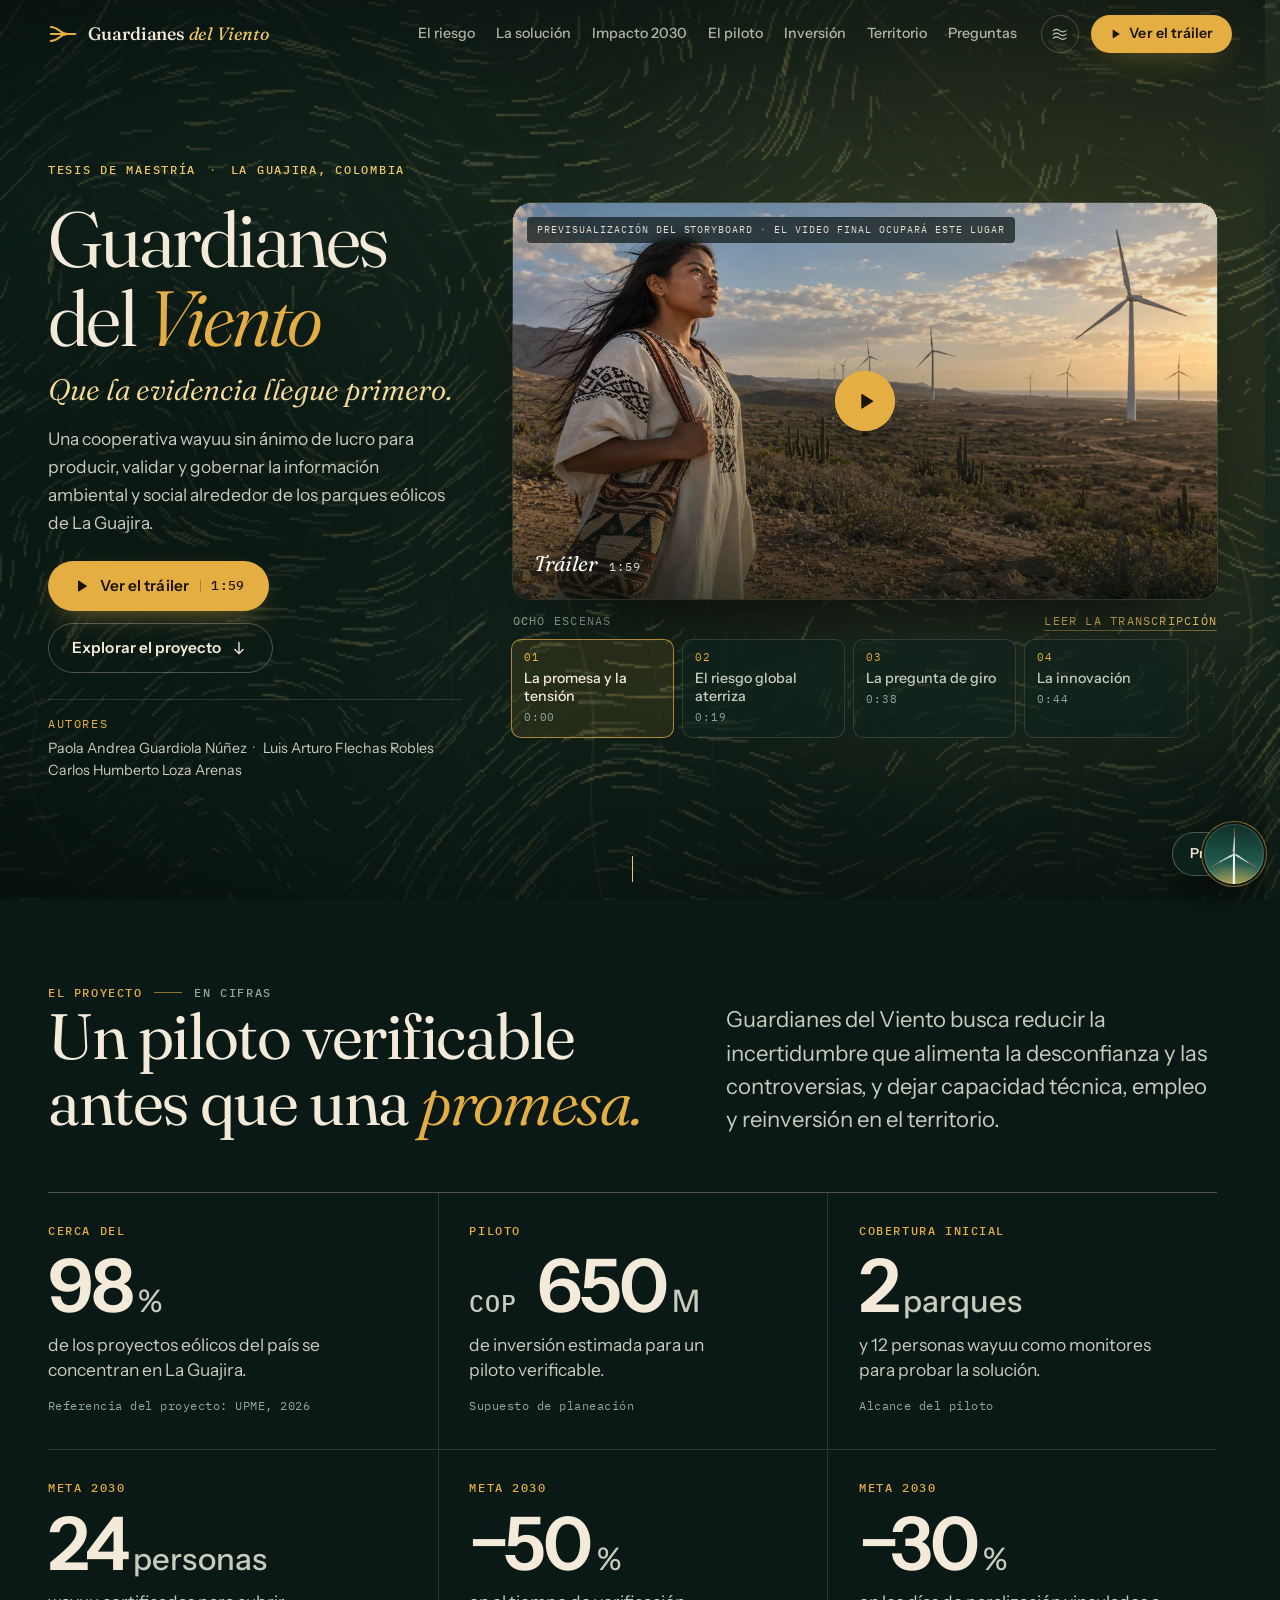
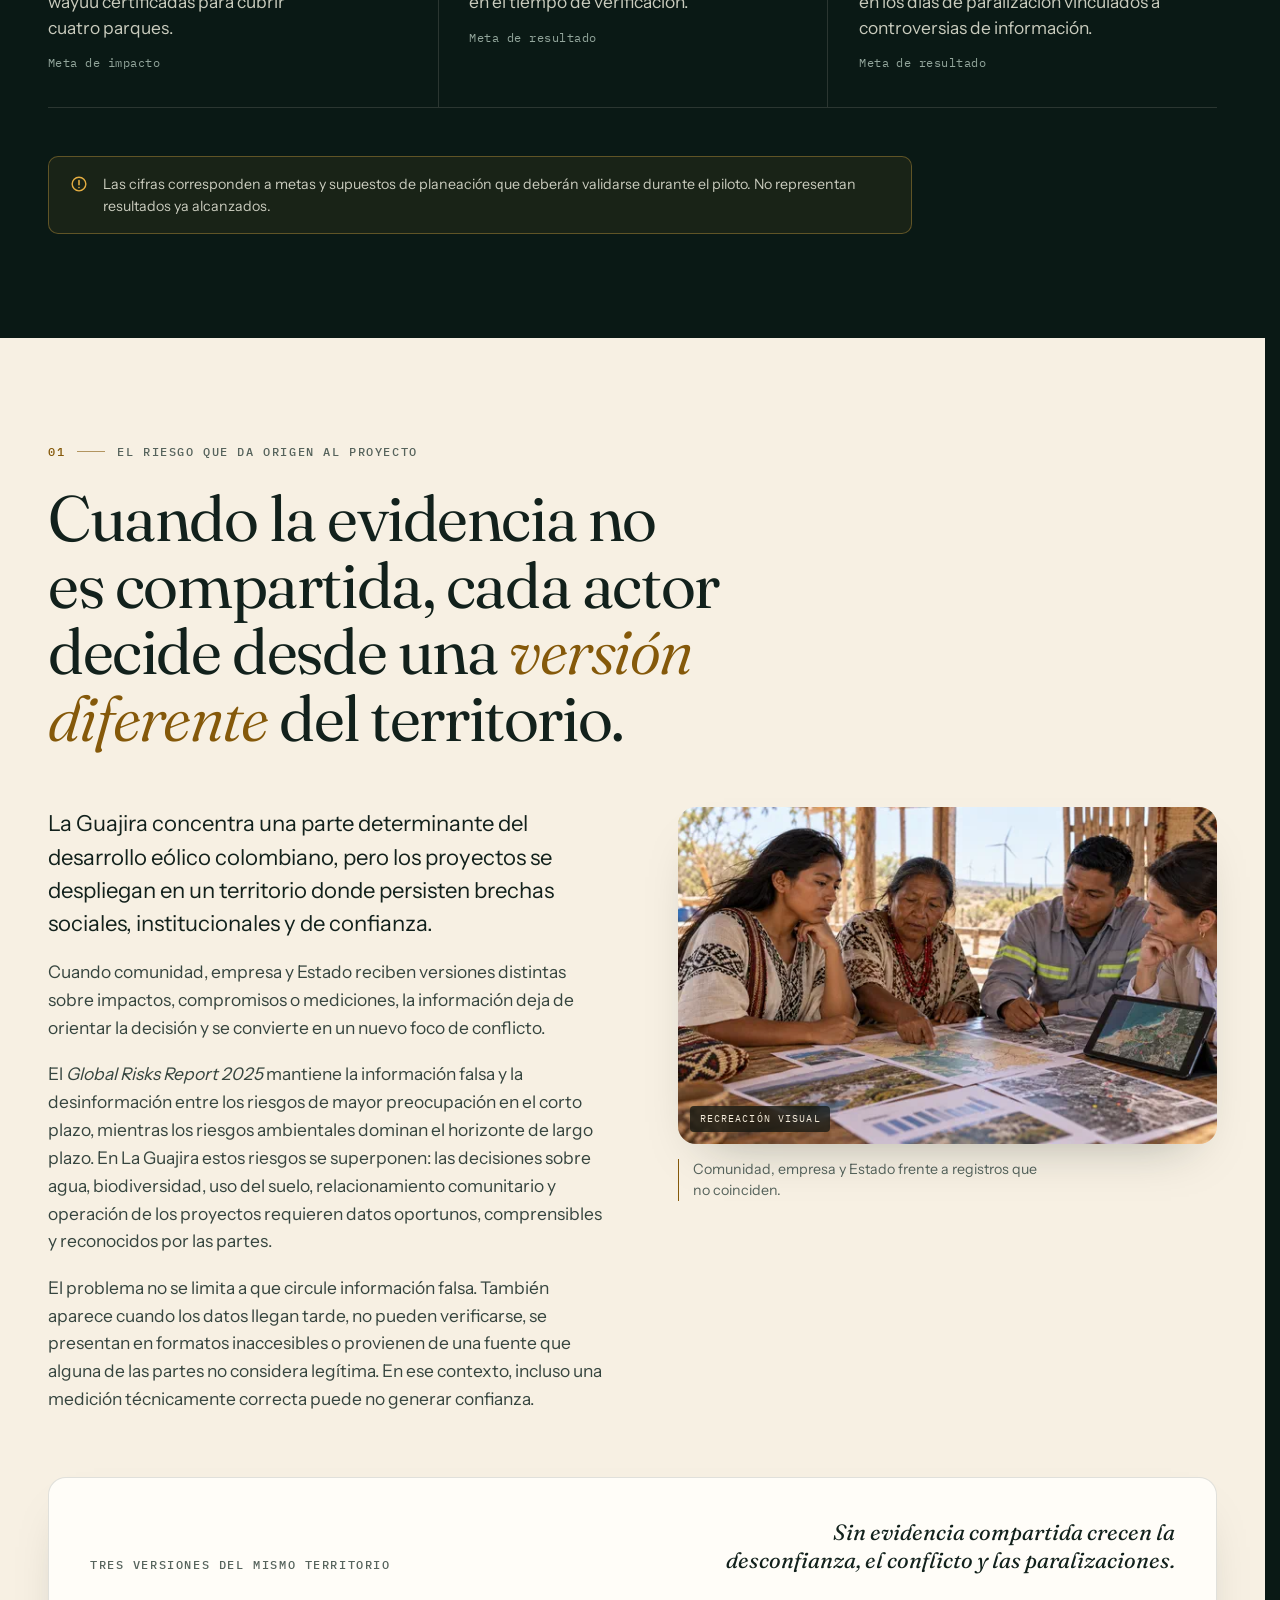
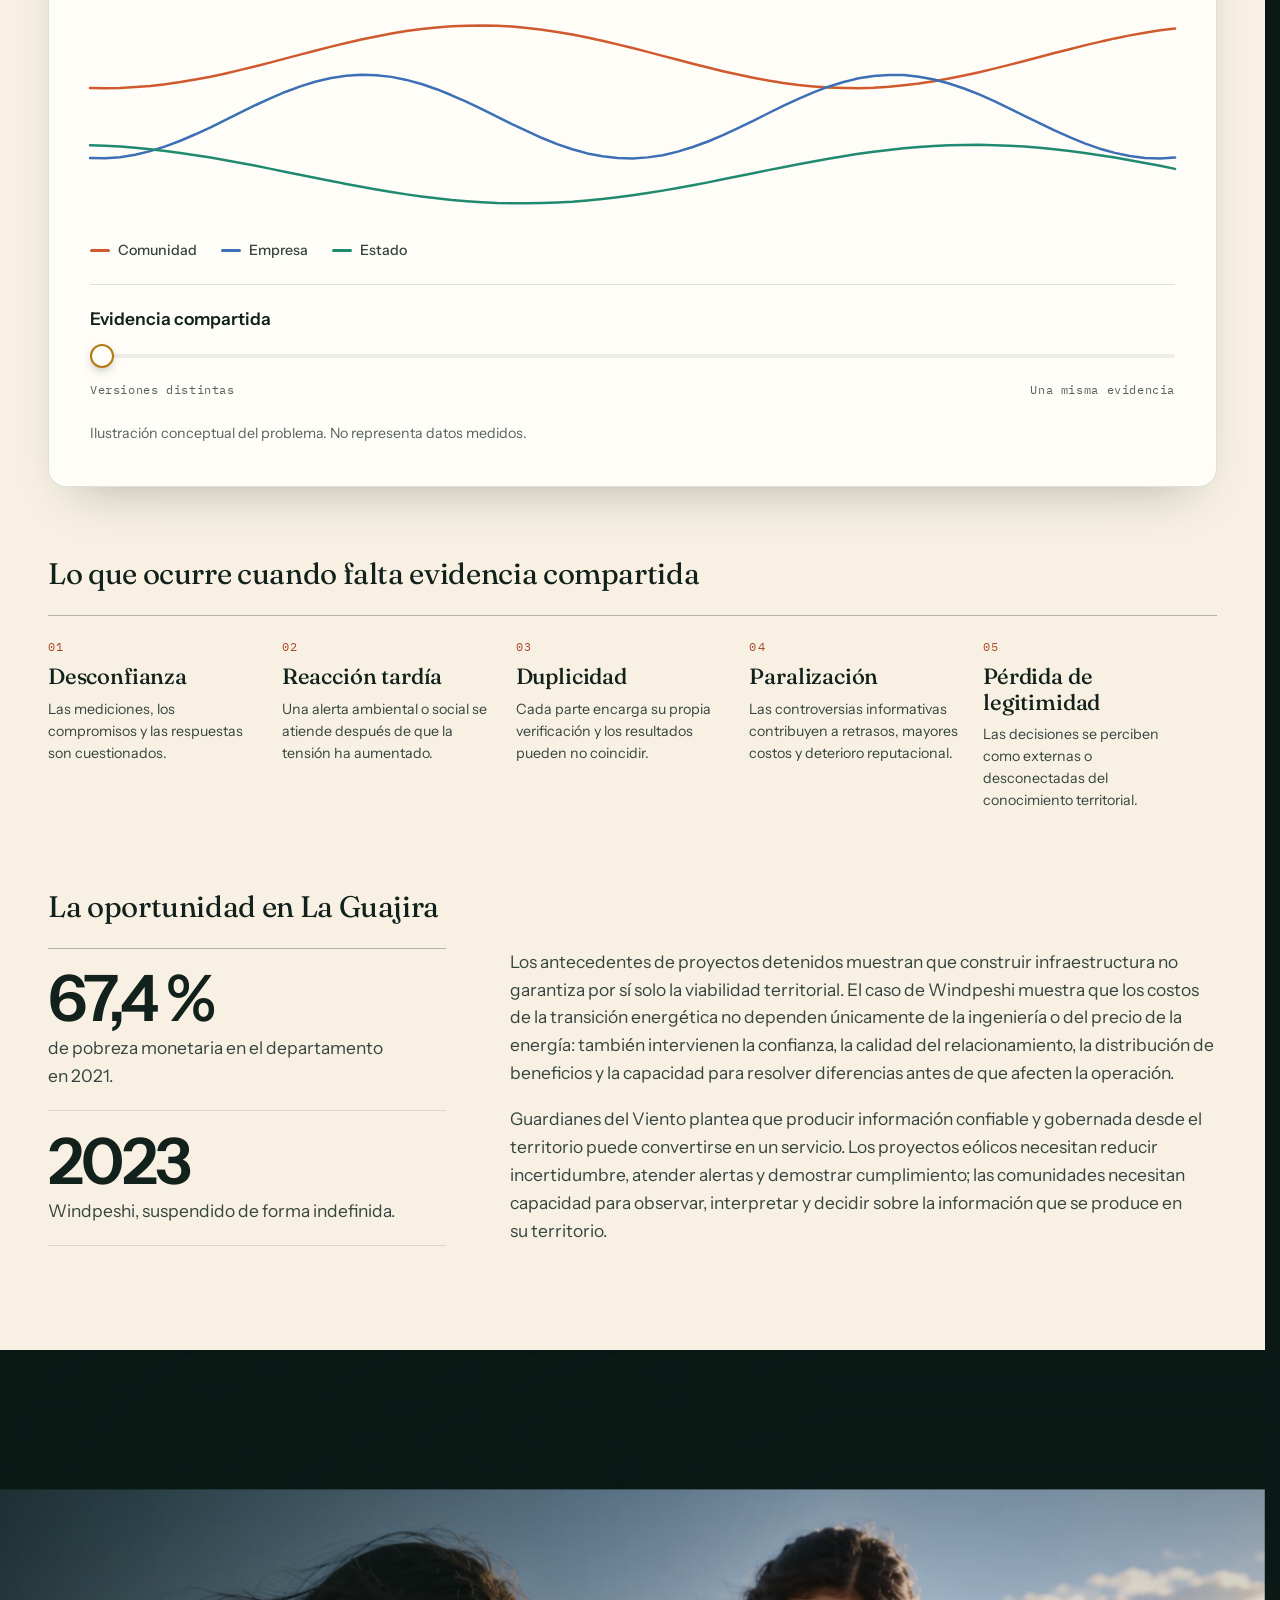
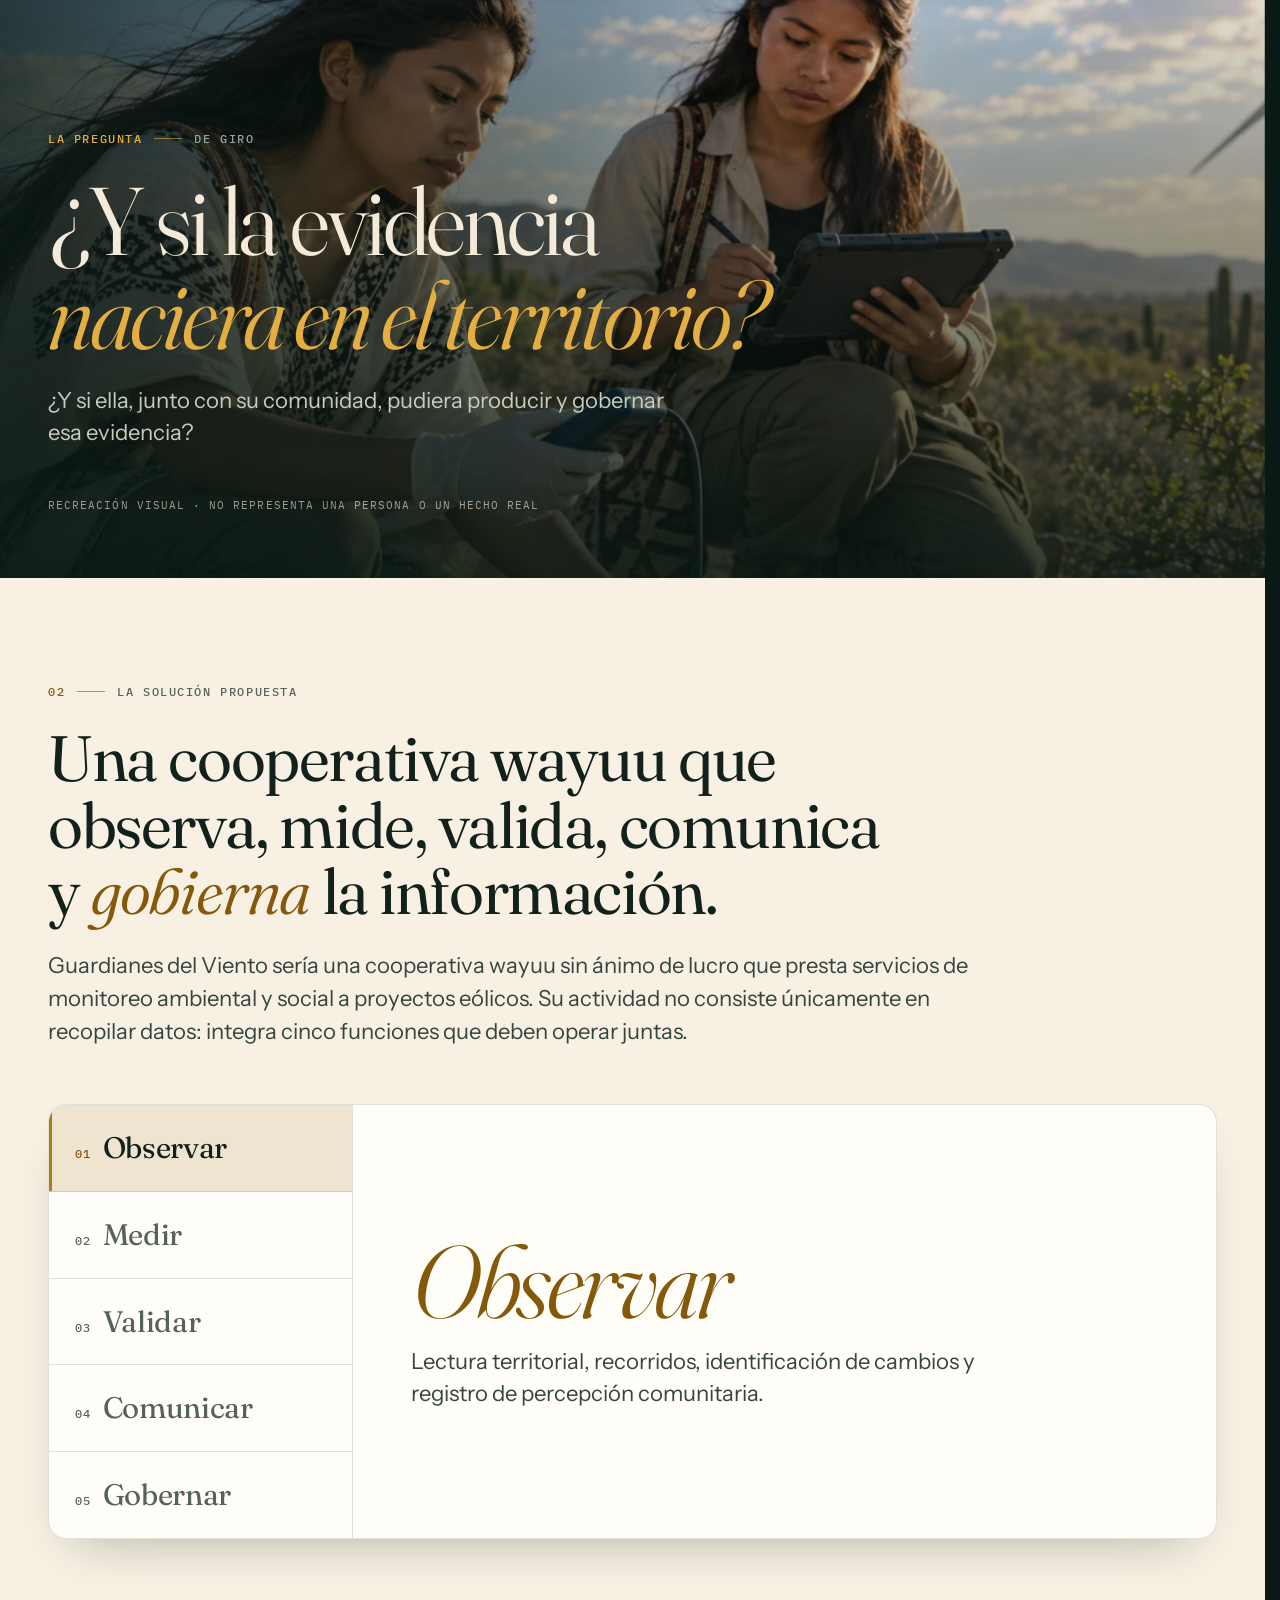
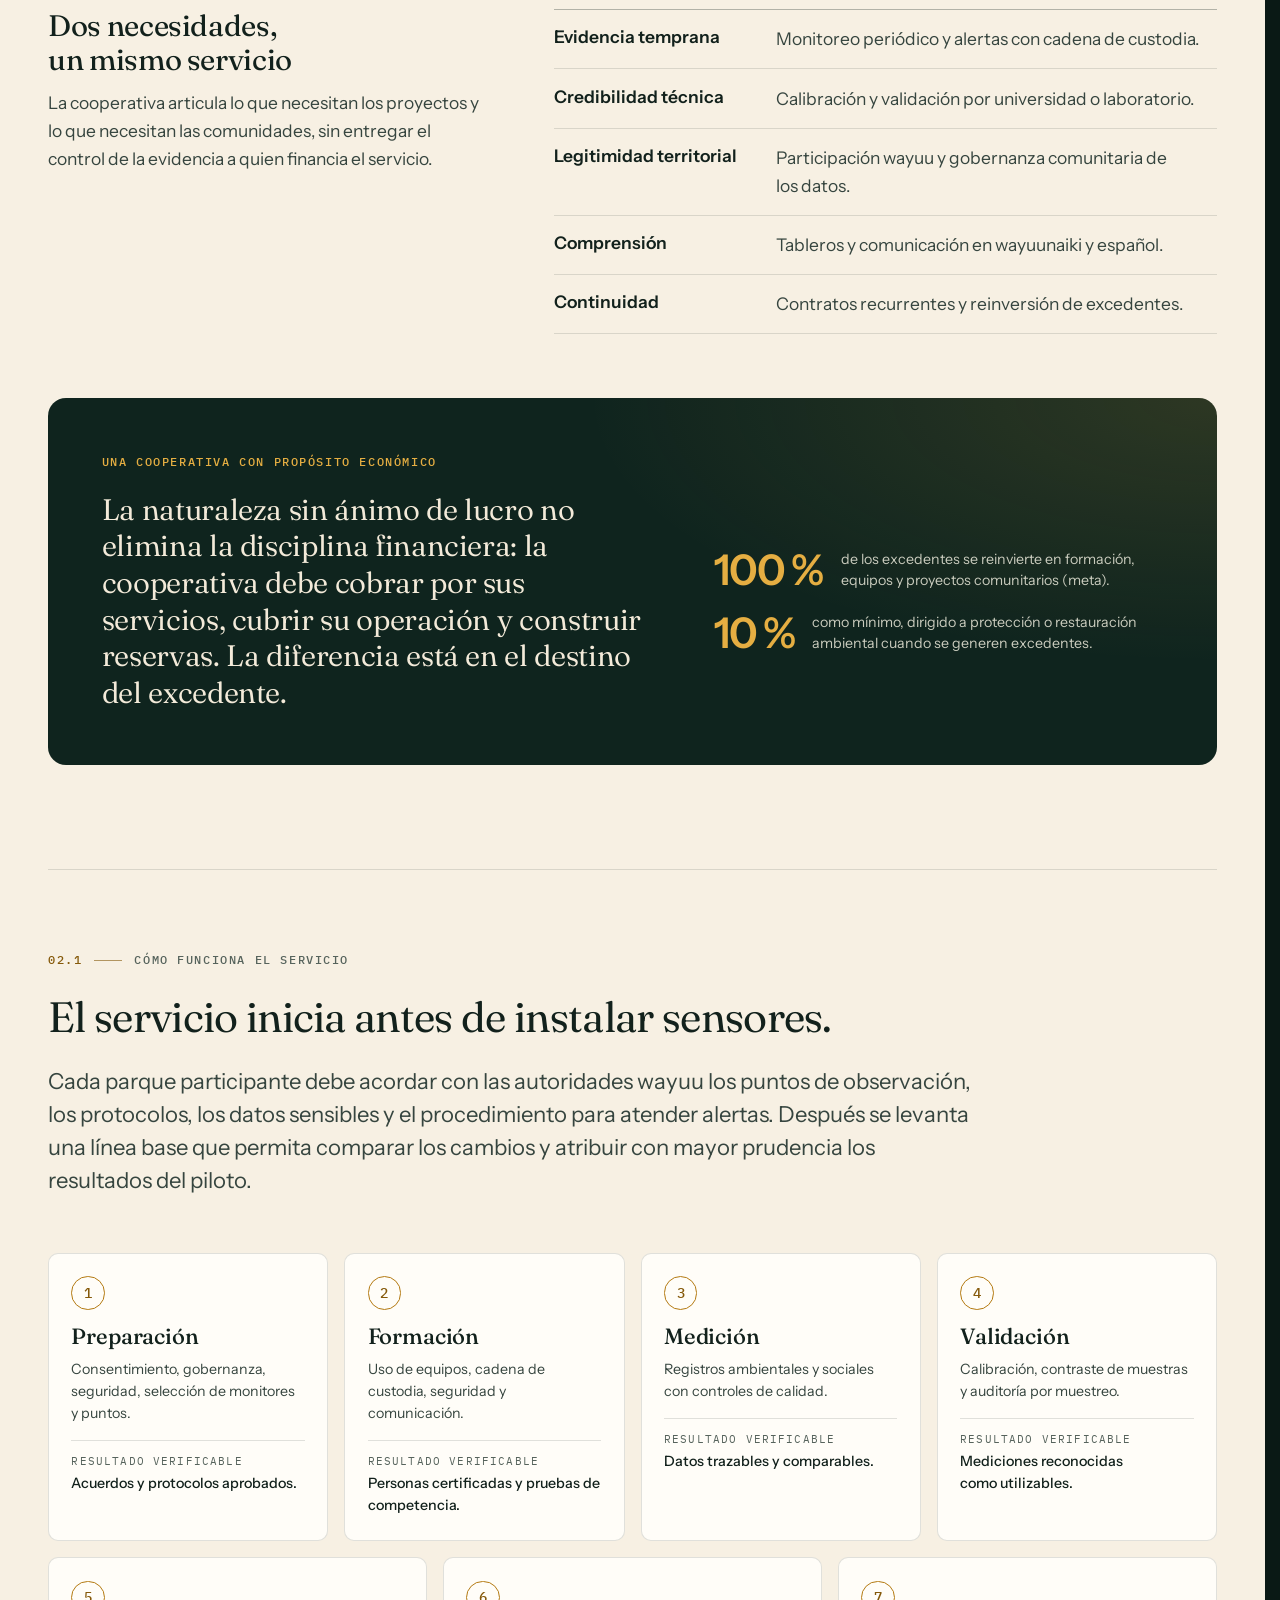
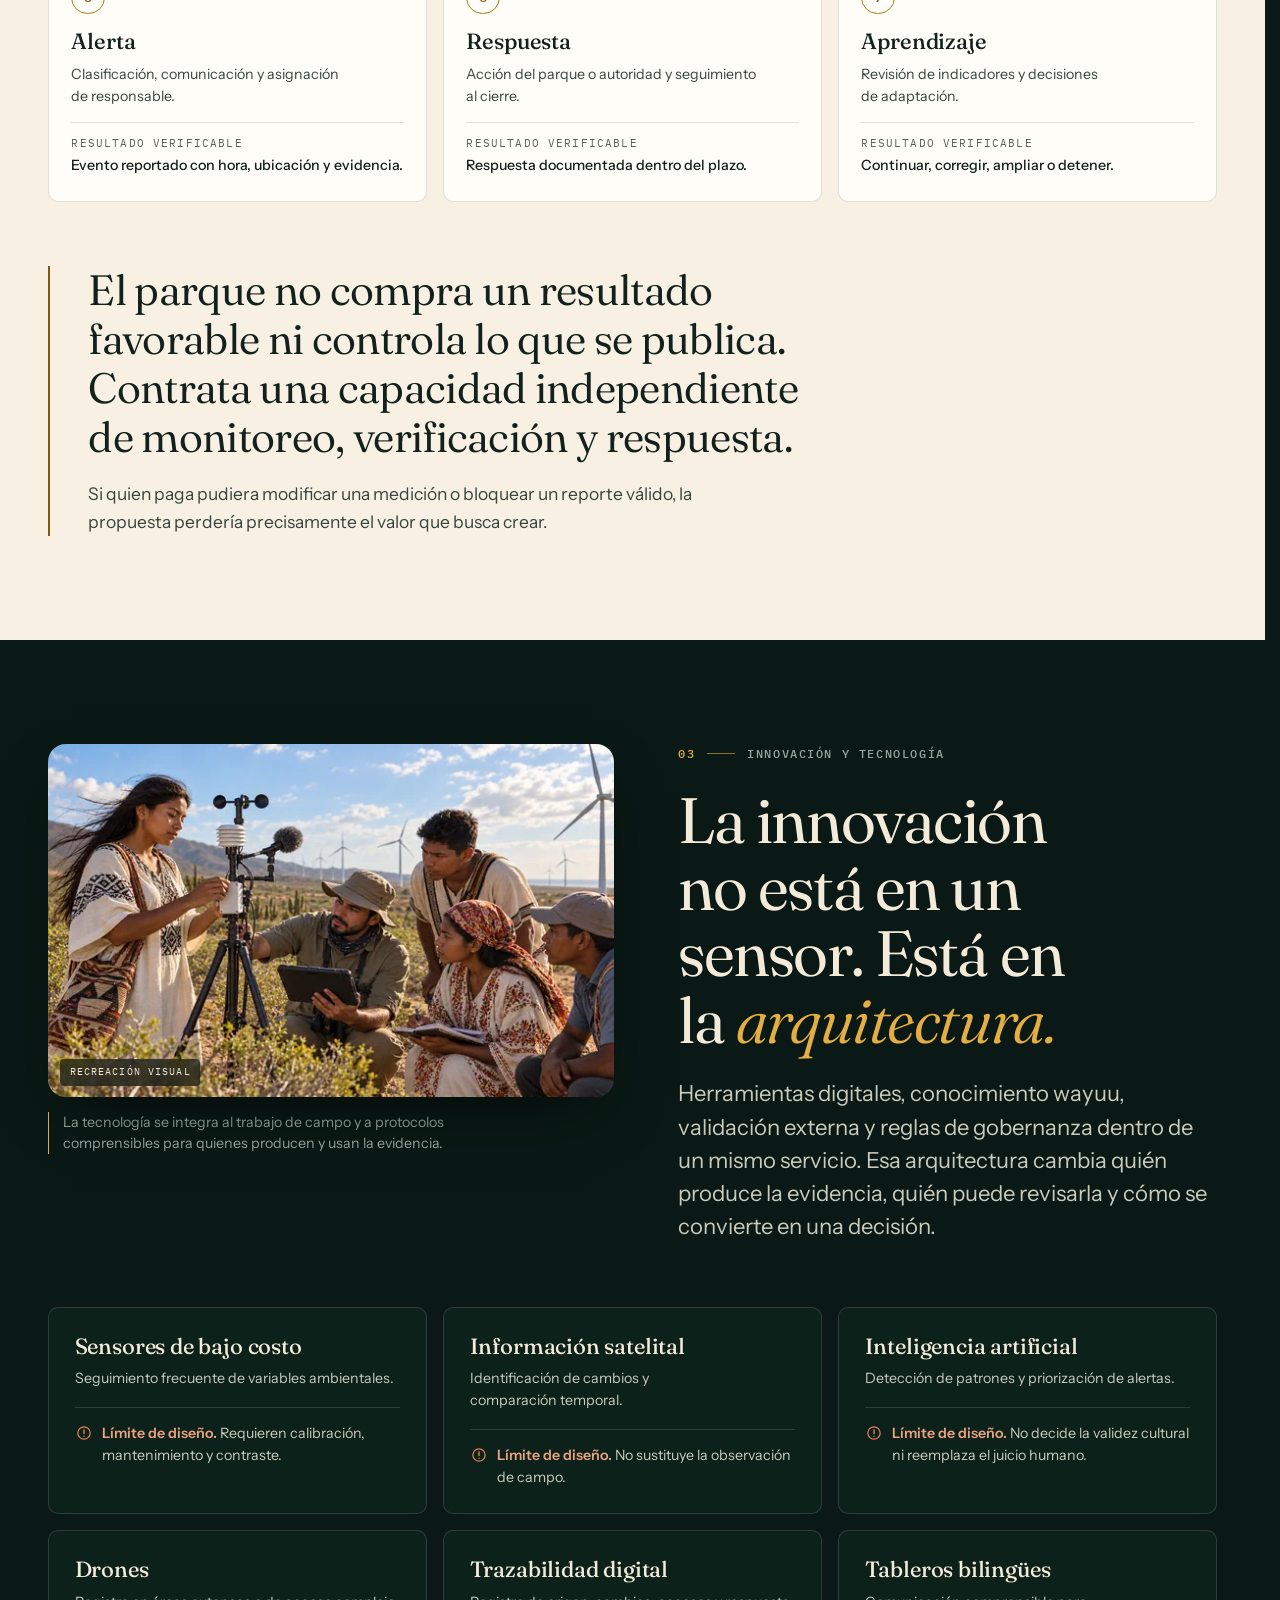
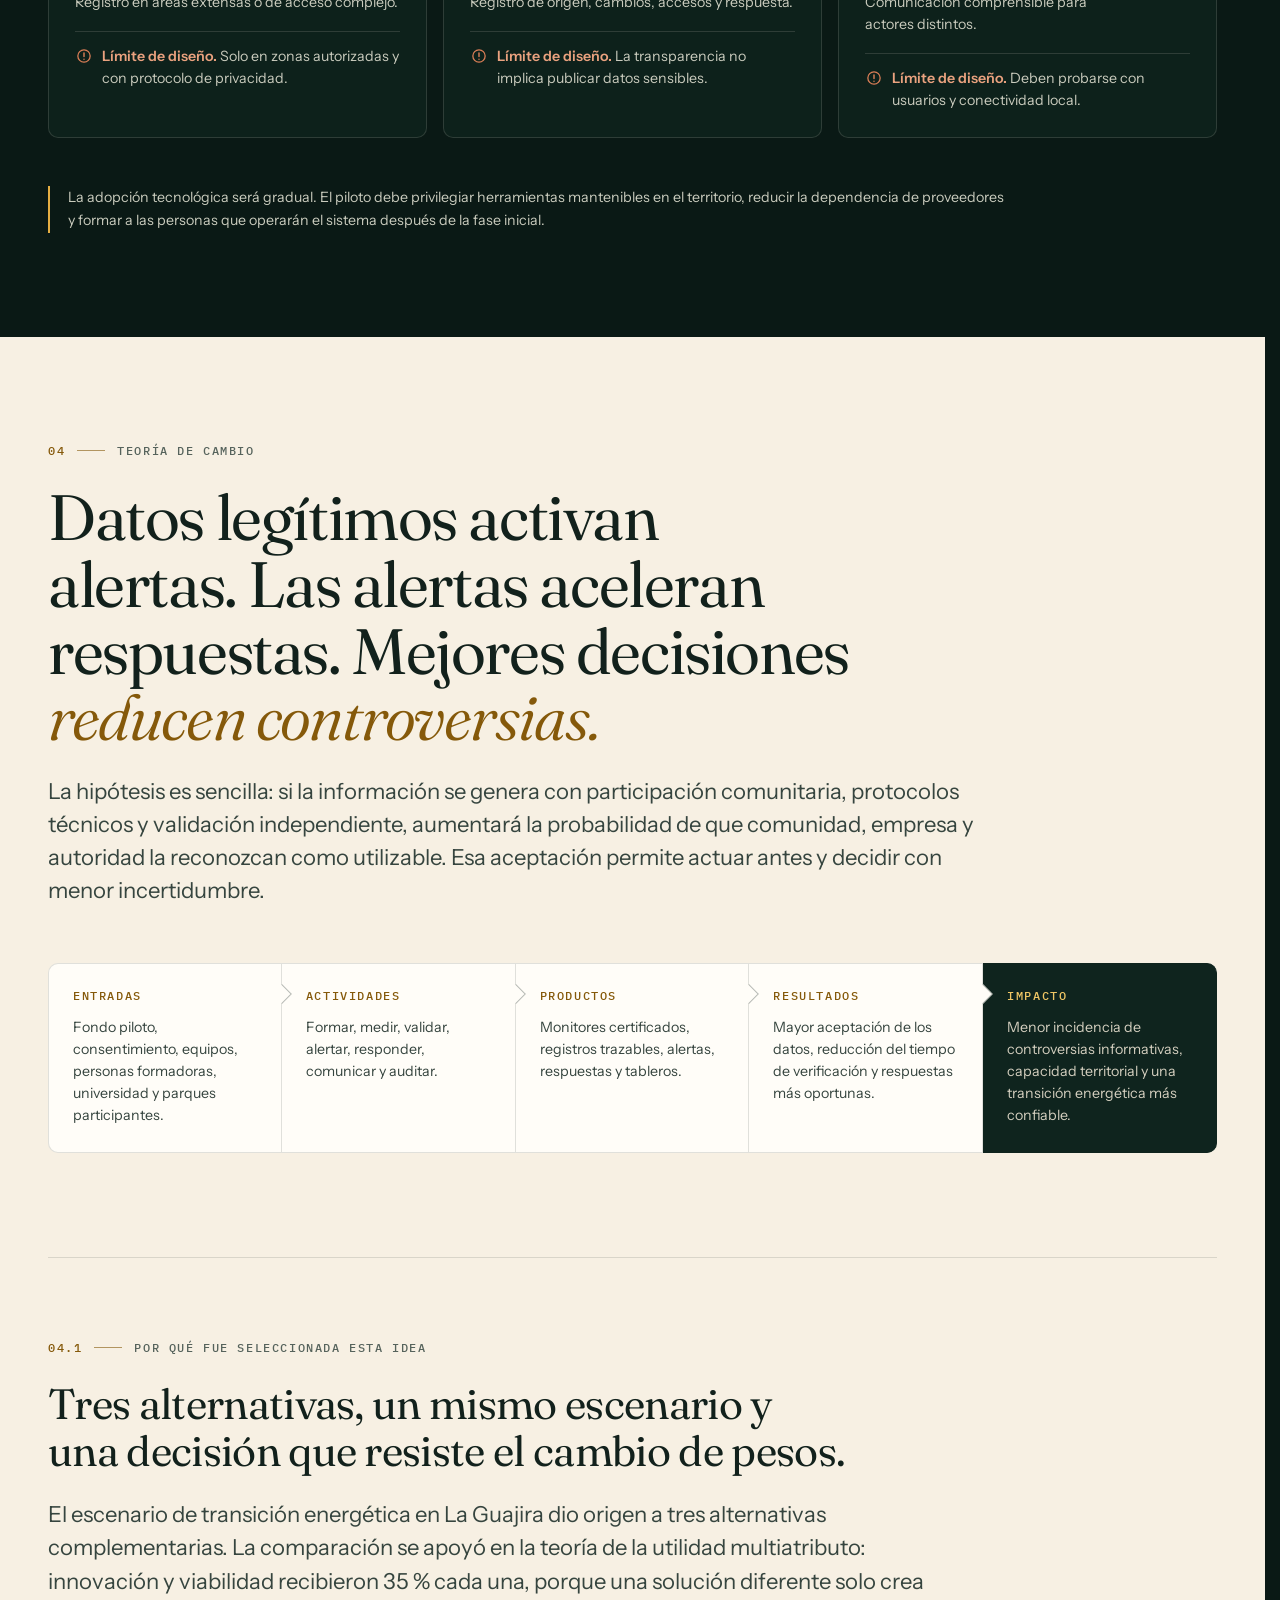
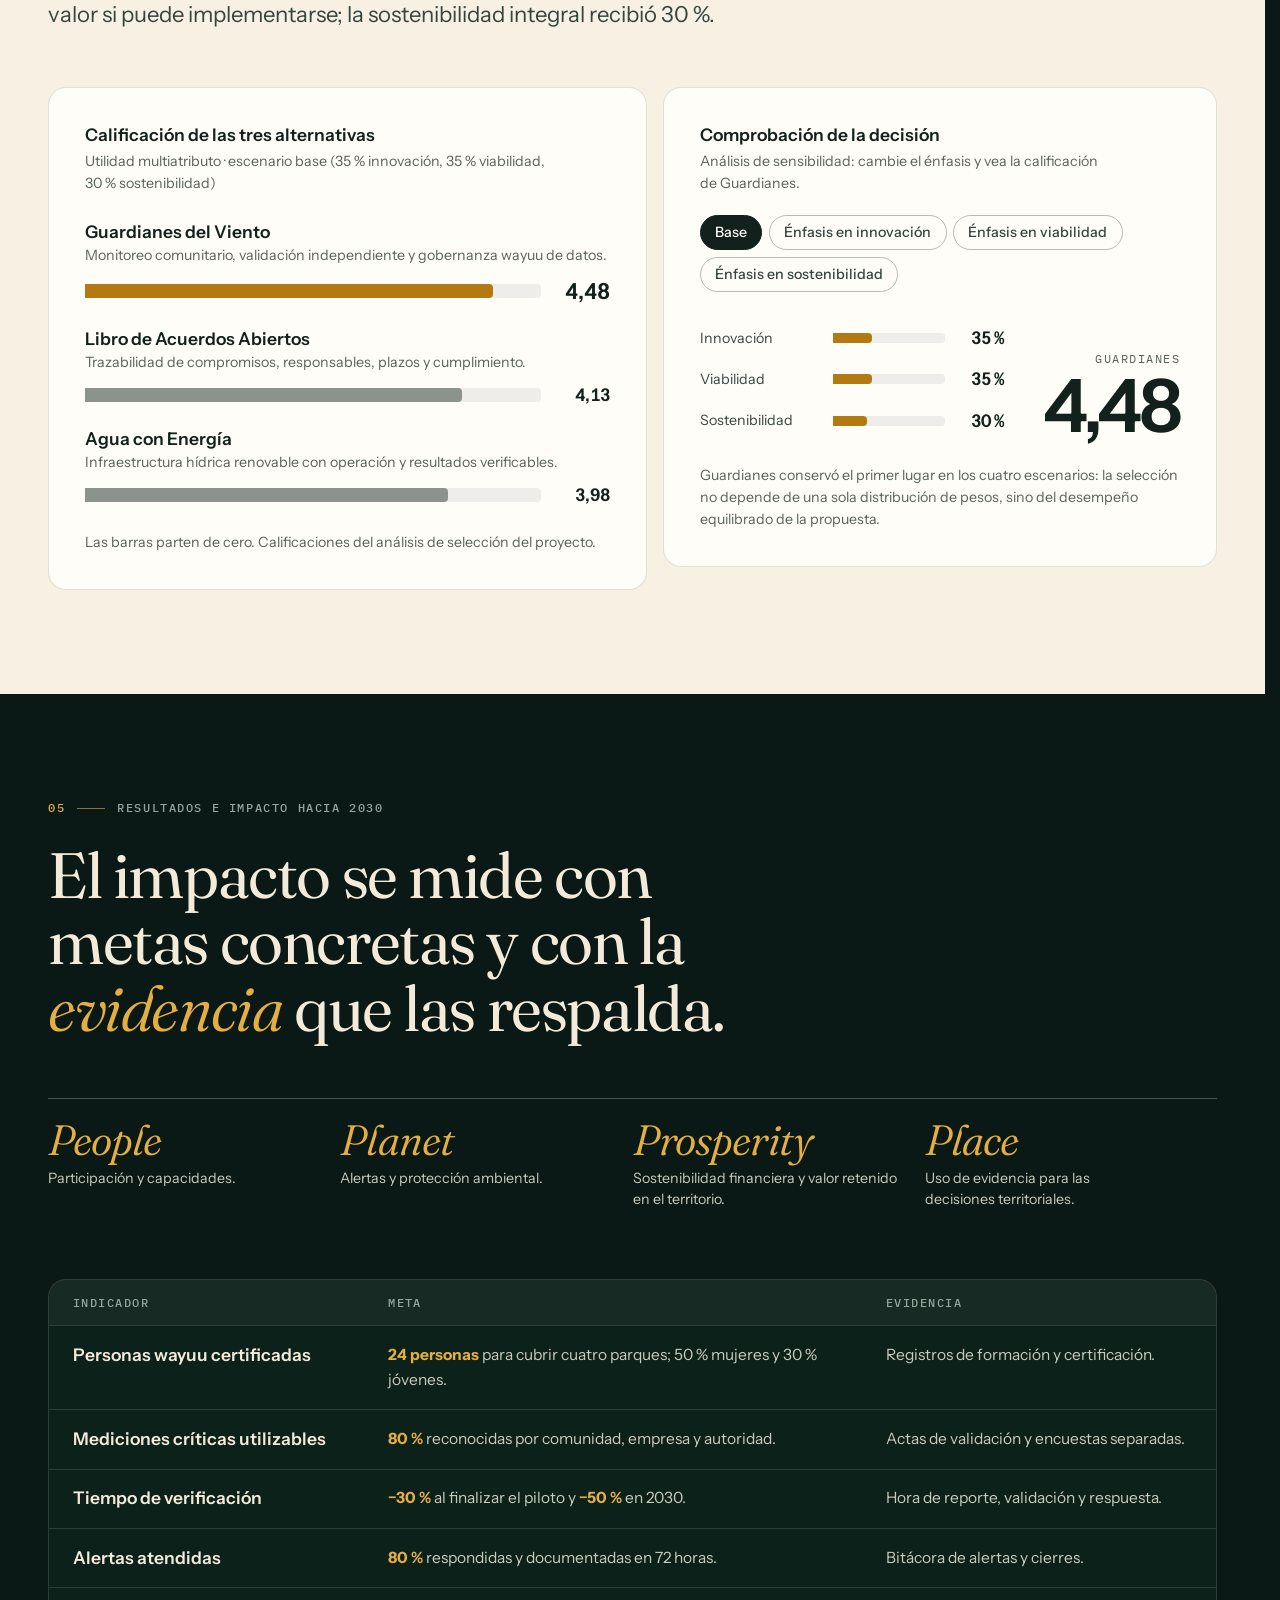
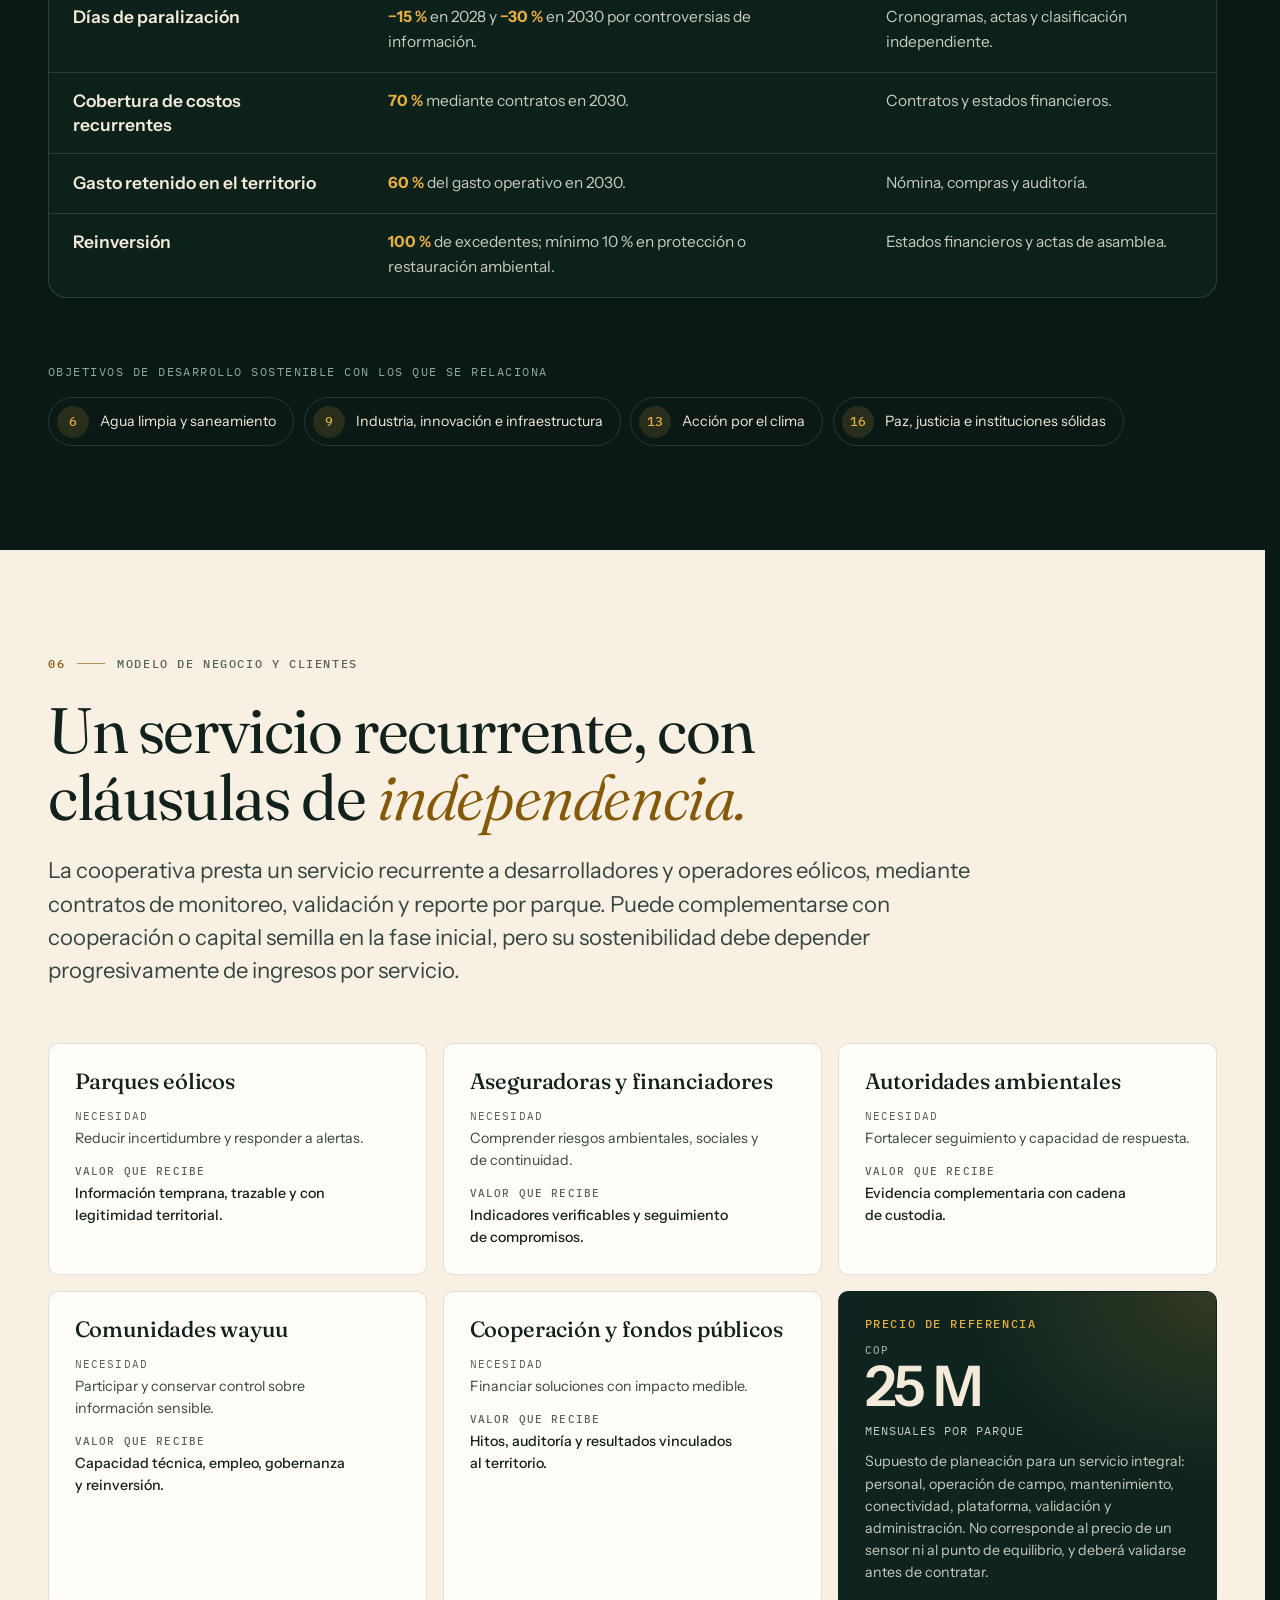
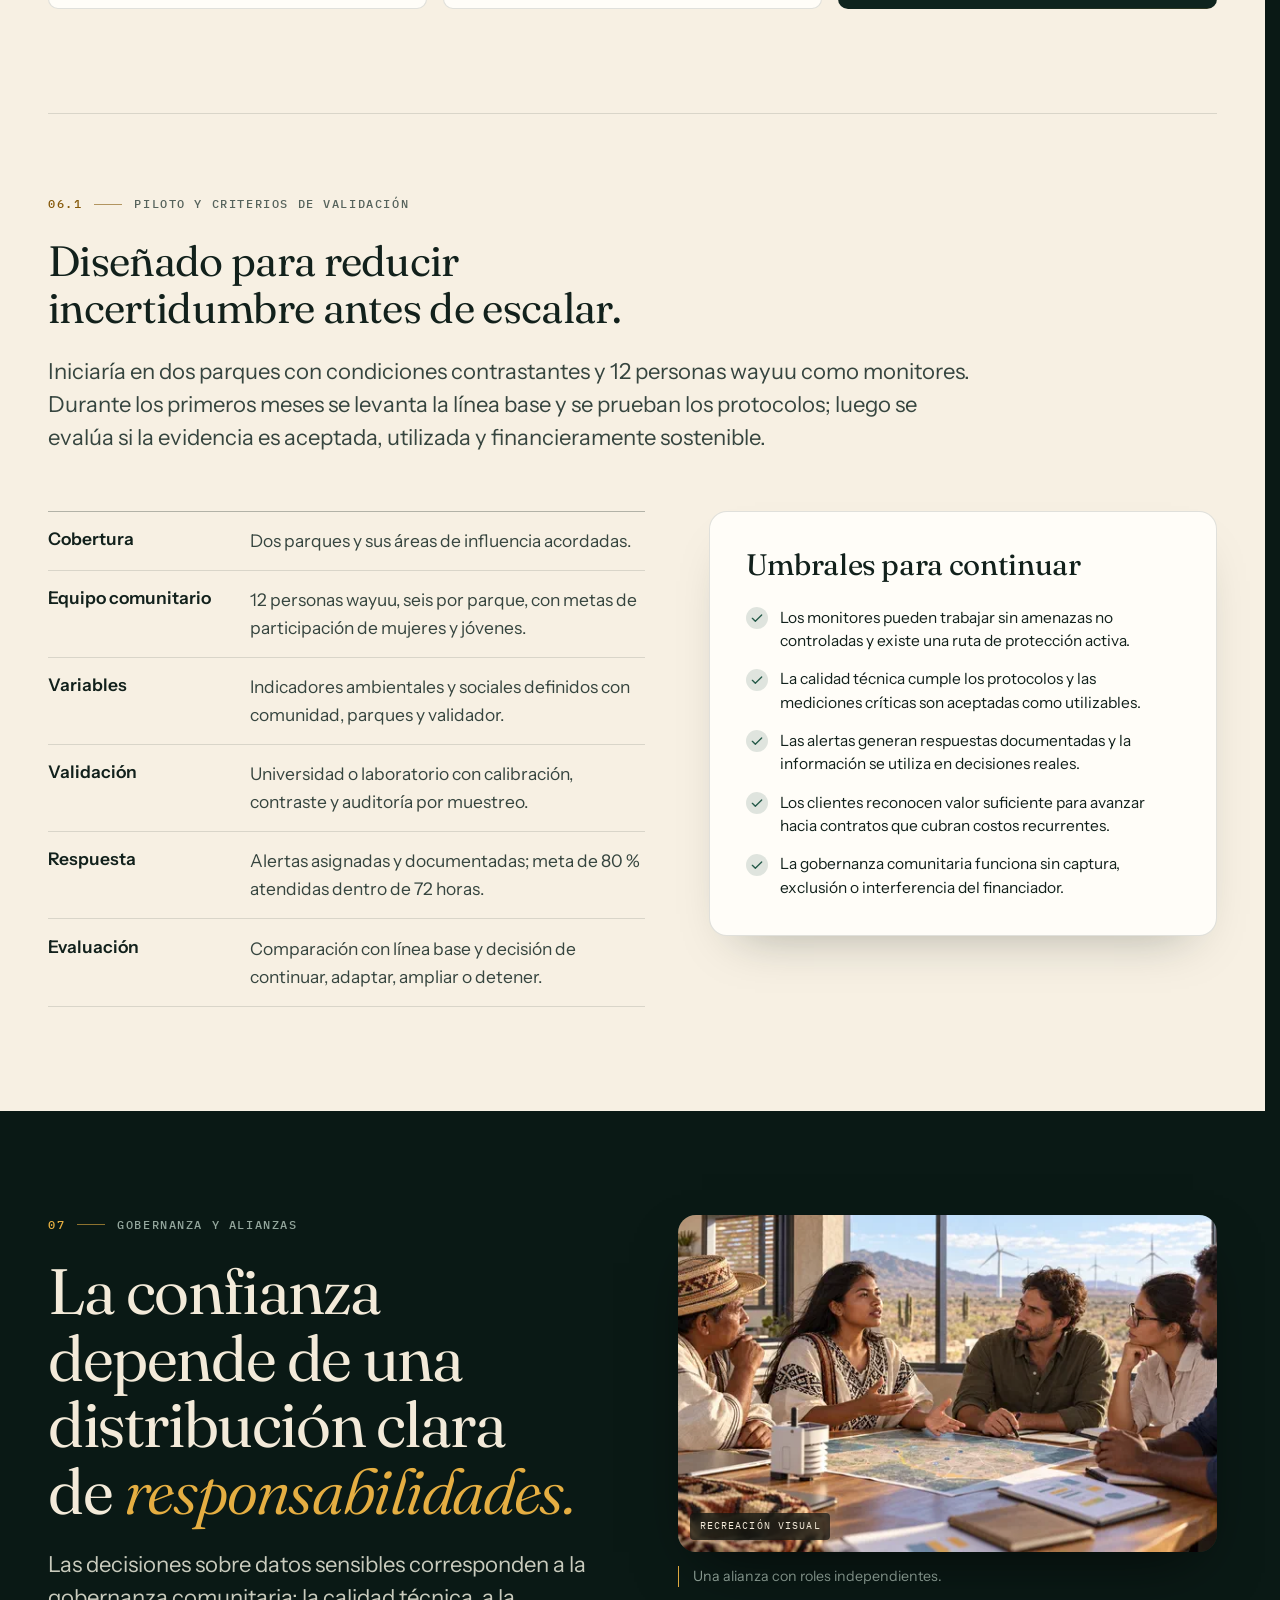
==== commit 82b30296: "Autores del proyecto y fotos de campo de La Guajira - Portada y pie: Paola Andrea Guardiola Núñez, L" ====
--- a/index.html
+++ b/index.html
@@ -5,6 +5,7 @@
 <meta name="viewport" content="width=device-width, initial-scale=1, viewport-fit=cover">
 <title>Guardianes del Viento · Que la evidencia llegue primero</title>
 <meta name="description" content="Tesis de maestría. Guardianes del Viento propone una cooperativa wayuu sin ánimo de lucro que produce, valida y gobierna información ambiental y social alrededor de los parques eólicos de La Guajira. Tráiler, informe para evaluar la inversión y asistente de preguntas.">
+<meta name="author" content="Paola Andrea Guardiola Núñez, Luis Arturo Flechas Robles, Carlos Humberto Loza Arenas">
 <meta name="theme-color" content="#0a1915">
 <meta name="color-scheme" content="dark light">
 <link rel="canonical" href="https://edwincalderondev-rgb.github.io/Guardianes-del-viento/">
@@ -163,6 +164,10 @@
           <span>Explorar el proyecto</span>
           <svg aria-hidden="true"><use href="#i-down"/></svg>
         </a>
+      </div>
+      <div class="stage-authors" data-rise style="--i:6">
+        <p class="stage-authors-label" id="autores-t">Autores</p>
+        <div class="name-list"><ul role="list" aria-labelledby="autores-t"><li>Paola Andrea Guardiola Núñez</li><li>Luis Arturo Flechas Robles</li><li>Carlos Humberto Loza Arenas</li></ul></div>
       </div>
     </div>
 
@@ -1193,7 +1198,7 @@
         <p class="kicker"><span>09</span> El territorio</p>
         <h2 class="section-title" id="territorio-t">El lugar donde la transición energética se vuelve <em>cotidiana.</em></h2>
       </div>
-      <p class="lede">Registro fotográfico de campo: los parques eólicos y la vida que transcurre a su alrededor. A diferencia de las recreaciones del tráiler, estas imágenes son fotografías reales.</p>
+      <p class="lede">Registro fotográfico de campo en La Guajira: los parques eólicos y la vida que transcurre a su alrededor. A diferencia de las recreaciones del tráiler, estas imágenes son fotografías reales.</p>
     </header>
 
     <ul class="gallery" id="gallery" role="list">
@@ -1249,7 +1254,7 @@
       </li>
     </ul>
 
-    <p class="gallery-note" data-reveal>Fotografías de campo. Las imágenes marcadas como «Recreación visual» en el resto de la página fueron generadas específicamente para este proyecto y no representan personas o hechos reales.</p>
+    <p class="gallery-note" data-reveal>Fotografías de campo tomadas en La Guajira. Las imágenes marcadas como «Recreación visual» en el resto de la página fueron generadas específicamente para este proyecto y no representan personas o hechos reales.</p>
   </div>
 </section>
 
@@ -1369,7 +1374,11 @@
         <svg class="brand-mark" aria-hidden="true"><use href="#i-mark"/></svg>
         <span class="brand-name">Guardianes <span>del Viento</span></span>
       </a>
-      <p class="footer-meta">Tesis de maestría · La Guajira, Colombia · 2026</p>
+      <p class="footer-meta">Tesis de maestría · <span class="nowrap">La Guajira, Colombia · 2026</span></p>
+      <div class="footer-authors">
+        <p class="footer-authors-label" id="autores-pie">Autores</p>
+        <div class="name-list"><ul role="list" aria-labelledby="autores-pie"><li>Paola Andrea Guardiola Núñez</li><li>Luis Arturo Flechas Robles</li><li>Carlos Humberto Loza Arenas</li></ul></div>
+      </div>
       <p class="footer-credit">Diseño y desarrollo · <b>Dual Engineer Edwin Calderón Aguilera</b> — The Architect · Soluciones profesionales</p>
       <button class="motion-text" type="button" data-motion-toggle>
         <svg aria-hidden="true"><use href="#i-motion"/></svg><i aria-hidden="true"></i>
--- a/assets/css/base.css
+++ b/assets/css/base.css
@@ -137,6 +137,37 @@
   clip-path: inset(50%);
   white-space: nowrap;
   border: 0;
+}
+
+/* Lista de nombres en línea con punto medio entre ellos. Cada <li> lleva su
+   punto a la izquierda, dentro de un margen negativo de la <ul>; el
+   contenedor recorta ese margen, así que el punto del nombre que abre un
+   renglón queda fuera de vista y nunca cuelga al principio de la línea. */
+.name-list {
+  overflow: hidden;
+  min-width: 0;
+}
+
+.name-list > ul {
+  display: flex;
+  flex-wrap: wrap;
+  margin: 0 0 0 -1.15em;
+  padding: 0;
+  list-style: none;
+}
+
+.name-list li {
+  position: relative;
+  padding-left: 1.15em;
+  white-space: nowrap;
+}
+
+.name-list li::before {
+  content: "·";
+  position: absolute;
+  left: 0.42em;
+  font-weight: 400;
+  color: var(--text-mute);
 }
 
 .nowrap {
@@ -901,6 +932,30 @@
   border-top: 1px solid var(--line);
 }
 
+.footer-authors {
+  display: flex;
+  flex-wrap: wrap;
+  align-items: baseline;
+  gap: 0.25rem 0.9rem;
+  flex-basis: 100%;
+  order: 2;
+  font-size: var(--step--1);
+  line-height: 1.6;
+}
+
+.footer-authors-label {
+  font-family: var(--font-mono);
+  font-size: var(--step--2);
+  letter-spacing: 0.13em;
+  text-transform: uppercase;
+  color: var(--accent);
+}
+
+.footer-authors .name-list {
+  font-weight: 500;
+  color: var(--text);
+}
+
 .footer-credit {
   flex-basis: 100%;
   order: 3;
--- a/assets/css/trailer.css
+++ b/assets/css/trailer.css
@@ -105,6 +105,28 @@
   flex-wrap: wrap;
   gap: 0.75rem;
   margin-top: 0.4rem;
+}
+
+/* Autores: firma discreta bajo los botones, separada por una línea fina
+   (la lista con sus puntos medios es .name-list, en base.css). */
+.stage-authors {
+  display: grid;
+  gap: 0.35rem;
+  max-width: 46ch;
+  margin-top: 0.5rem;
+  padding-top: 0.9rem;
+  border-top: 1px solid var(--line);
+  font-size: var(--step--1);
+  line-height: 1.5;
+  color: var(--text-soft);
+}
+
+.stage-authors-label {
+  font-family: var(--font-mono);
+  font-size: var(--step--2);
+  letter-spacing: 0.13em;
+  text-transform: uppercase;
+  color: var(--accent);
 }
 
 /* --- Reproductor ----------------------------------------------------------- */
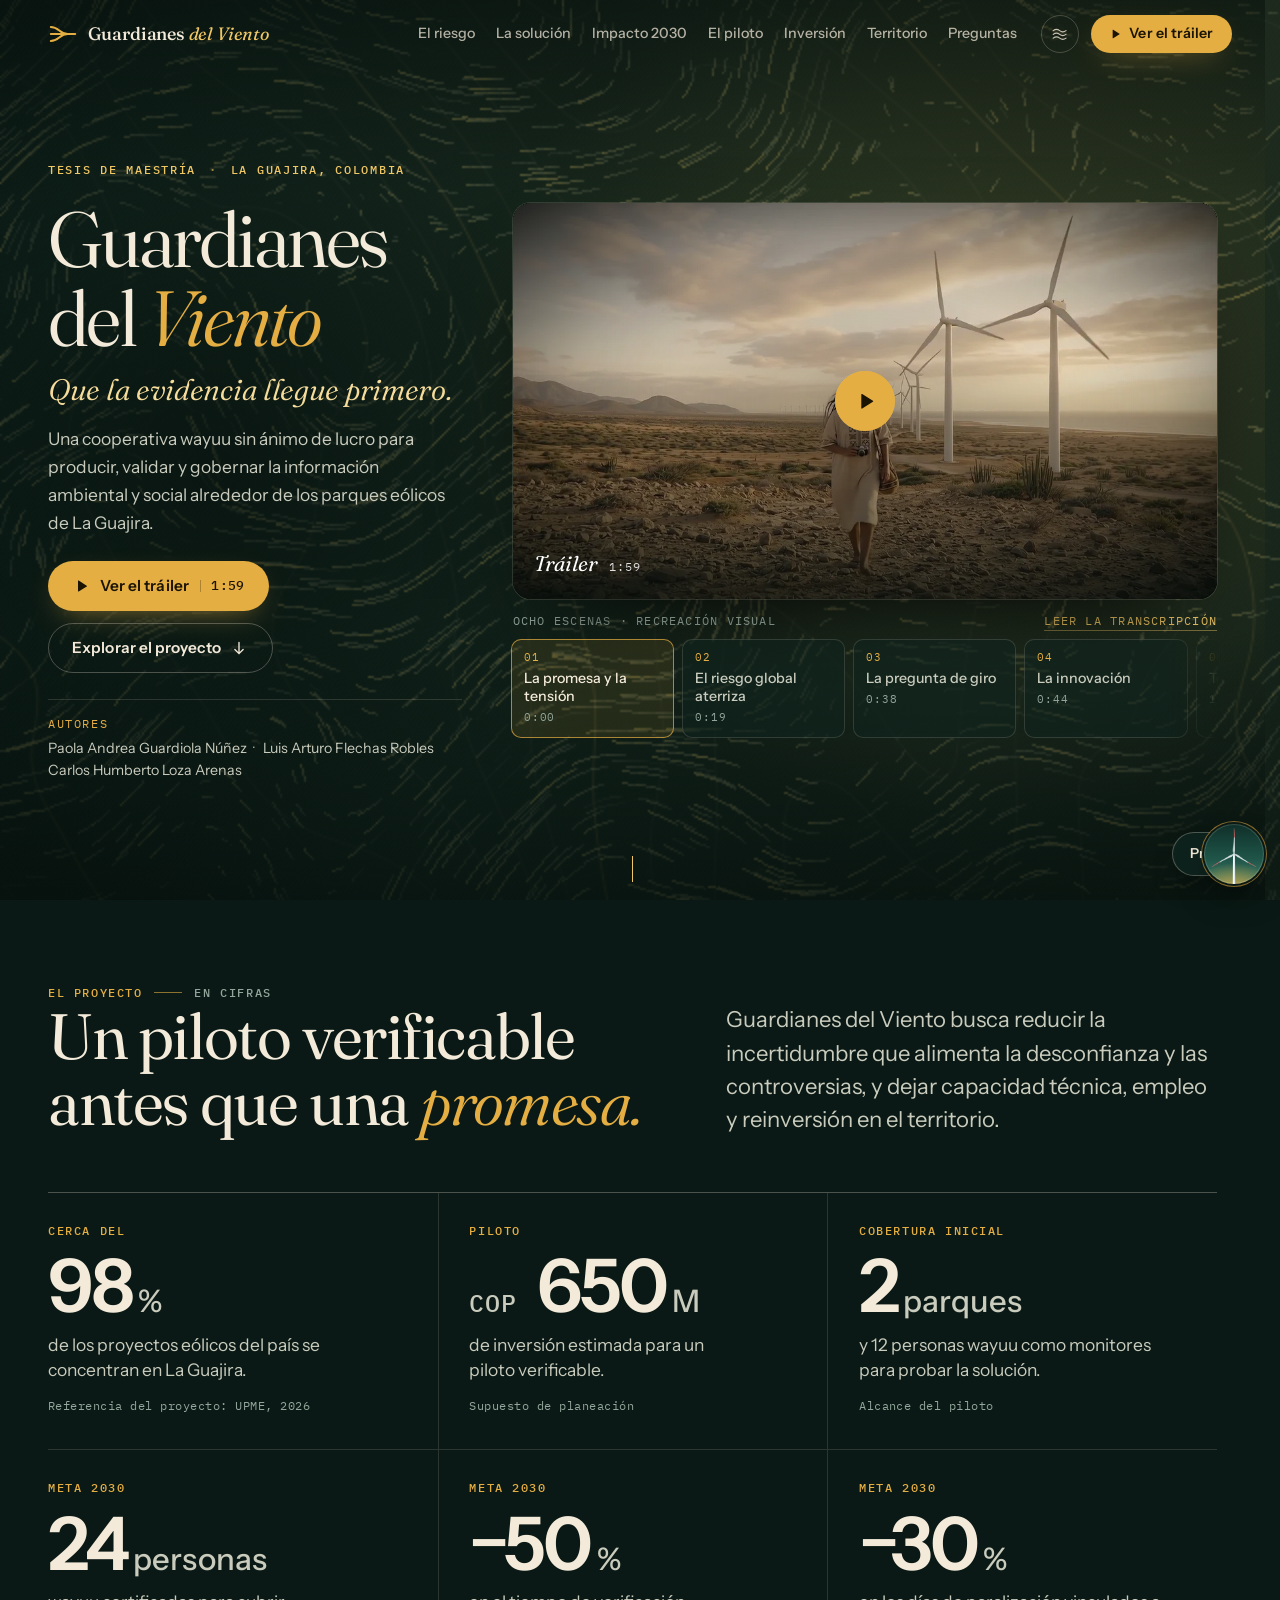
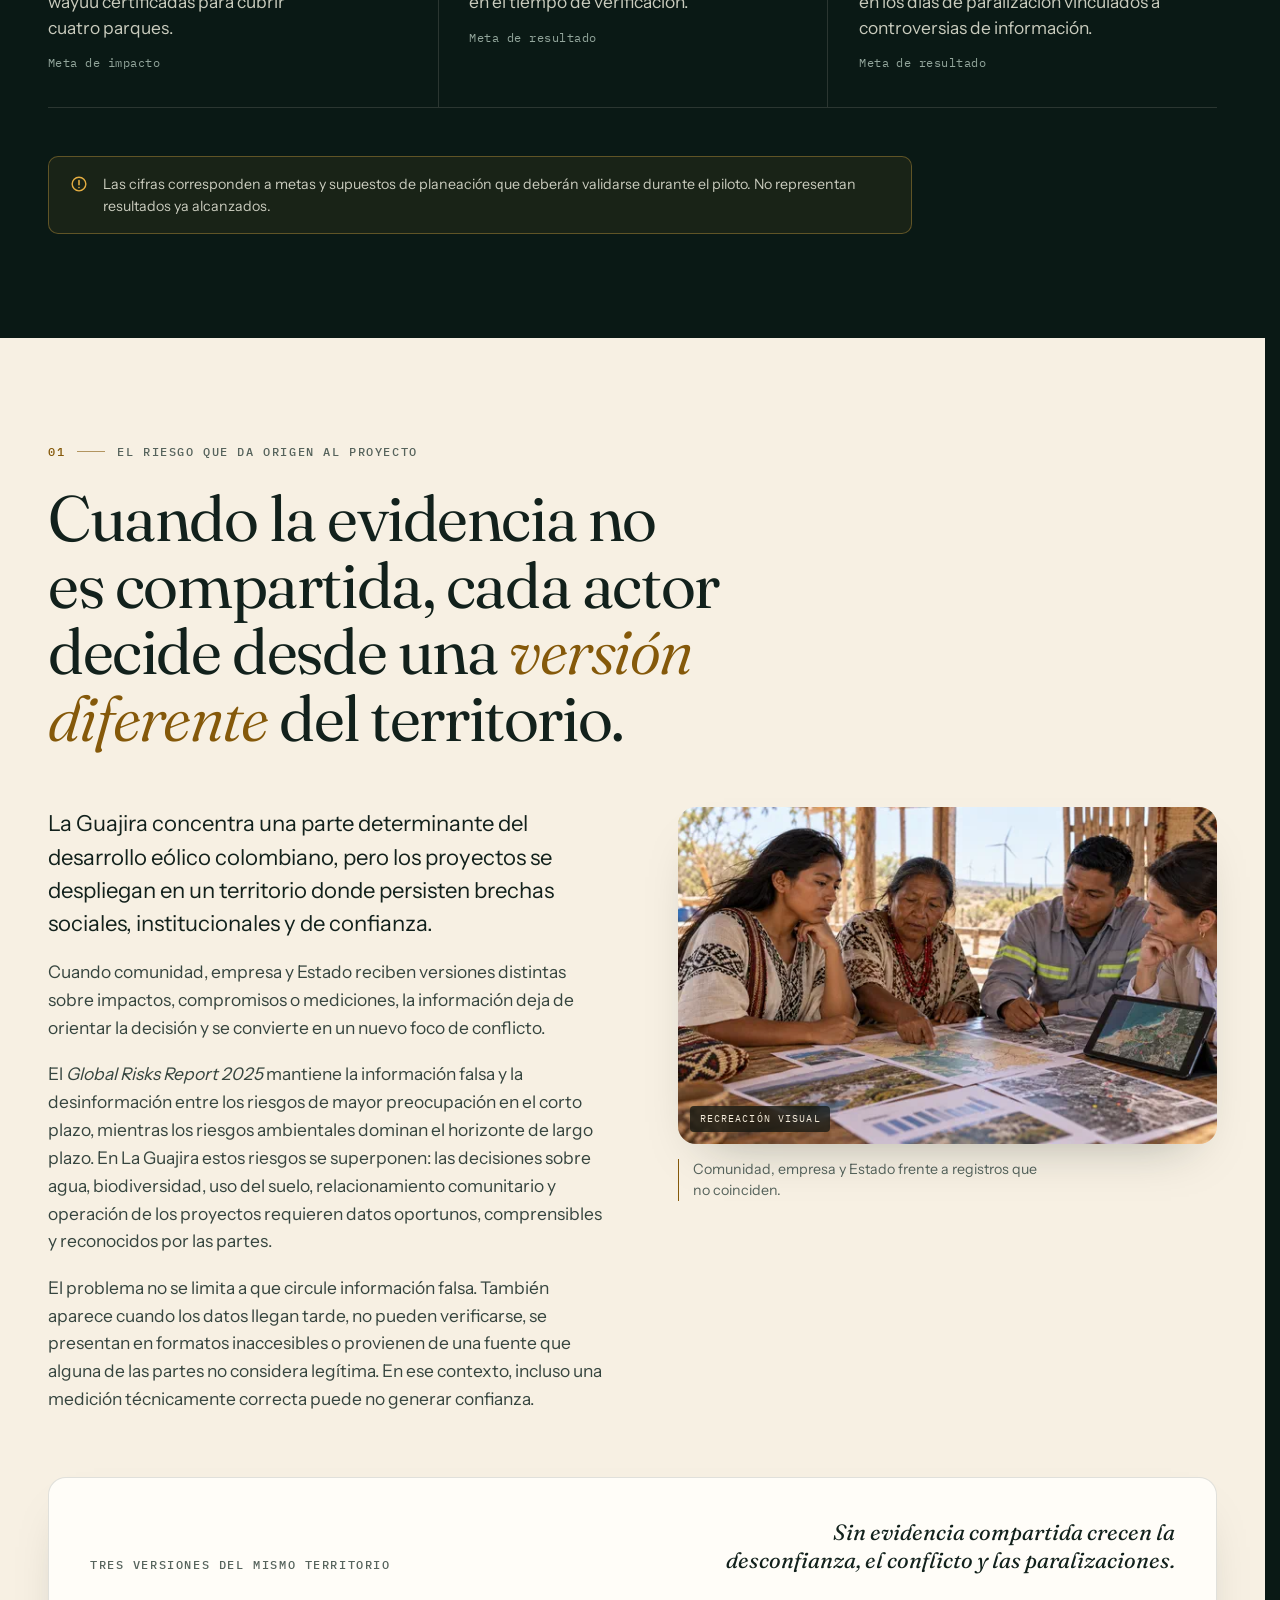
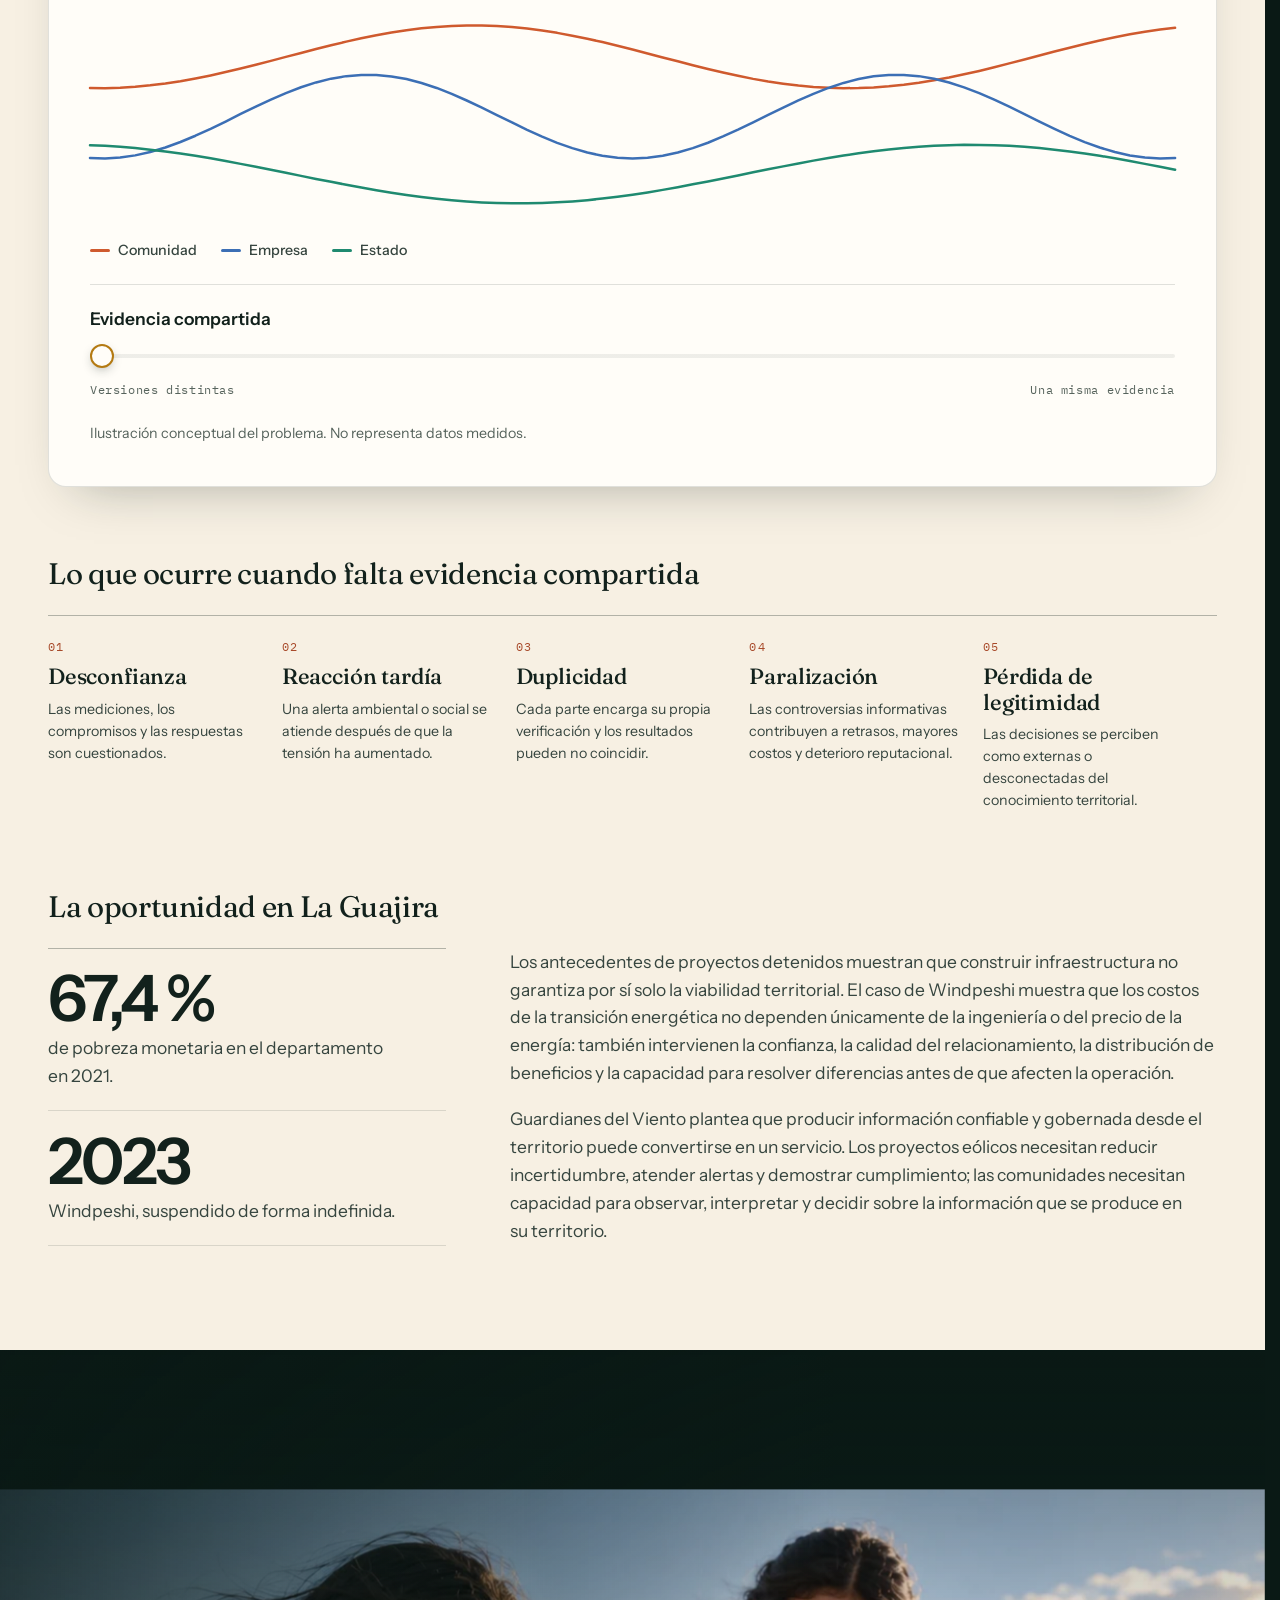
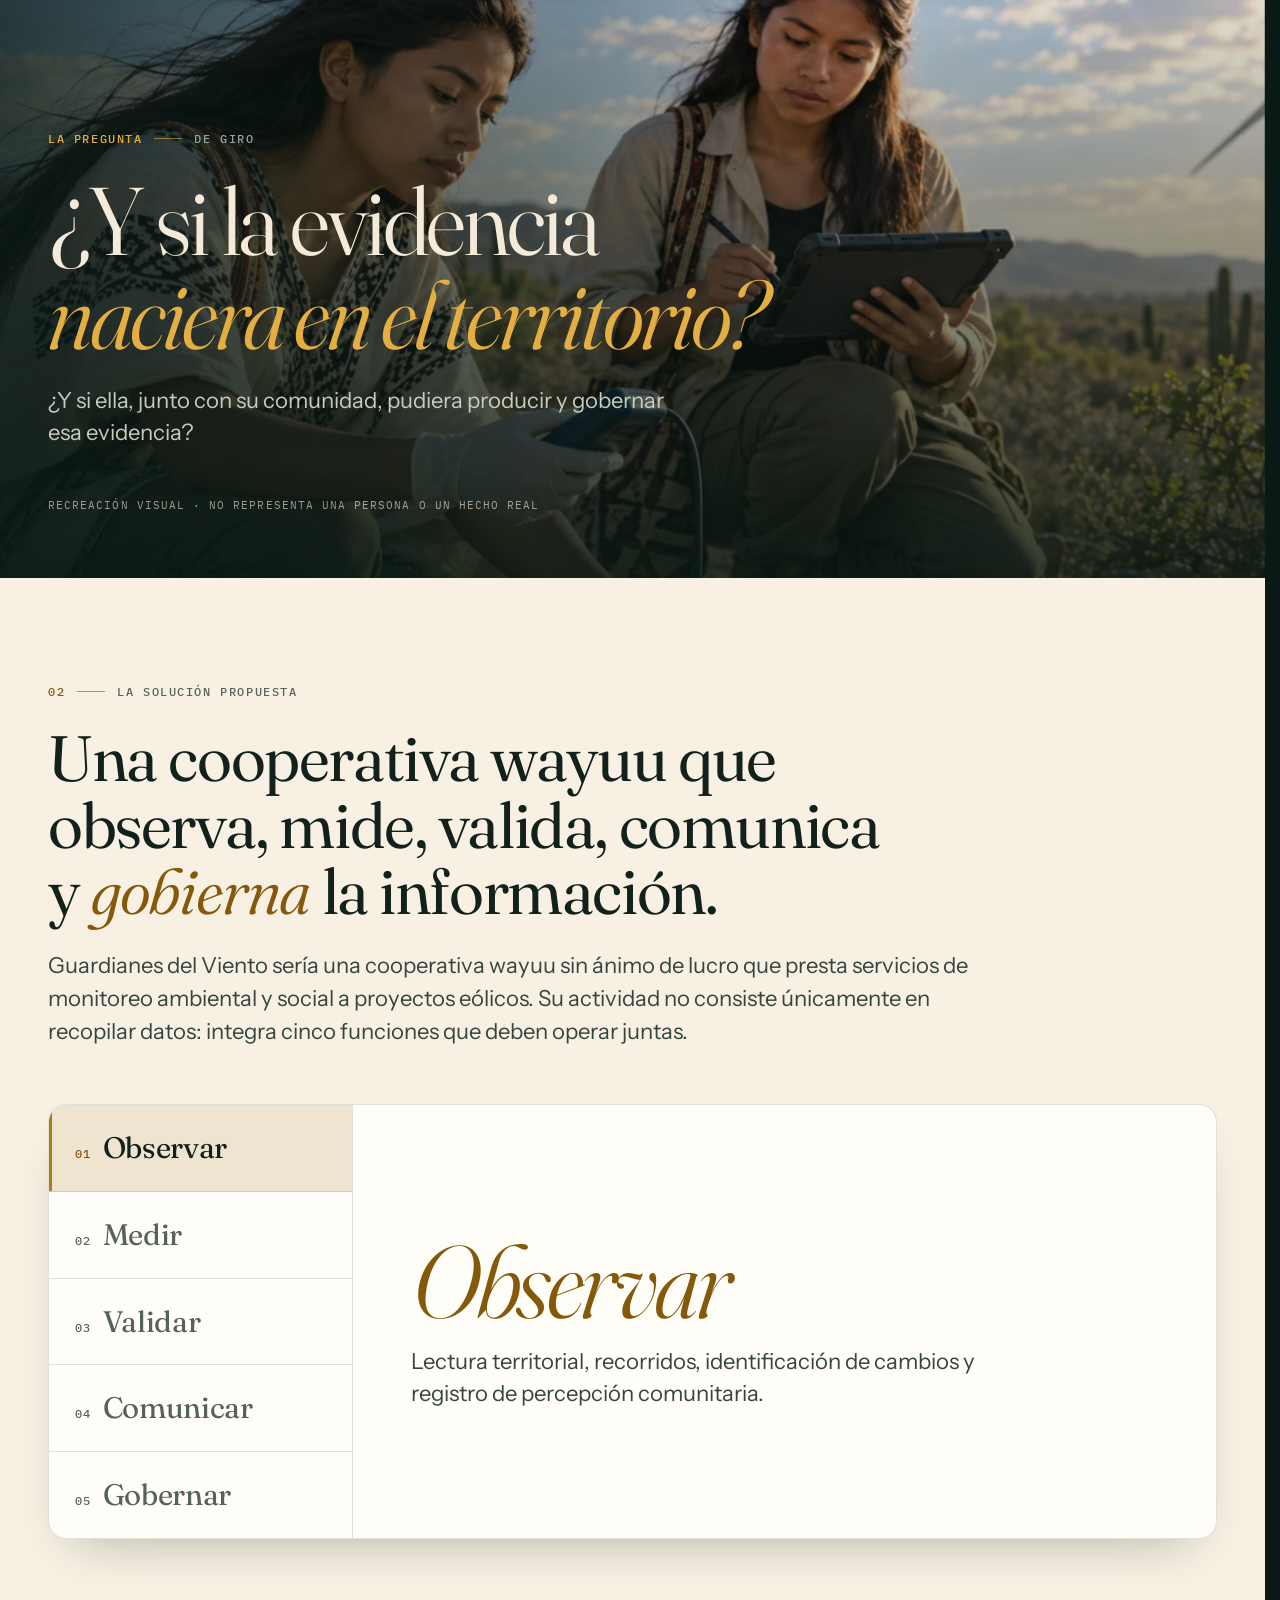
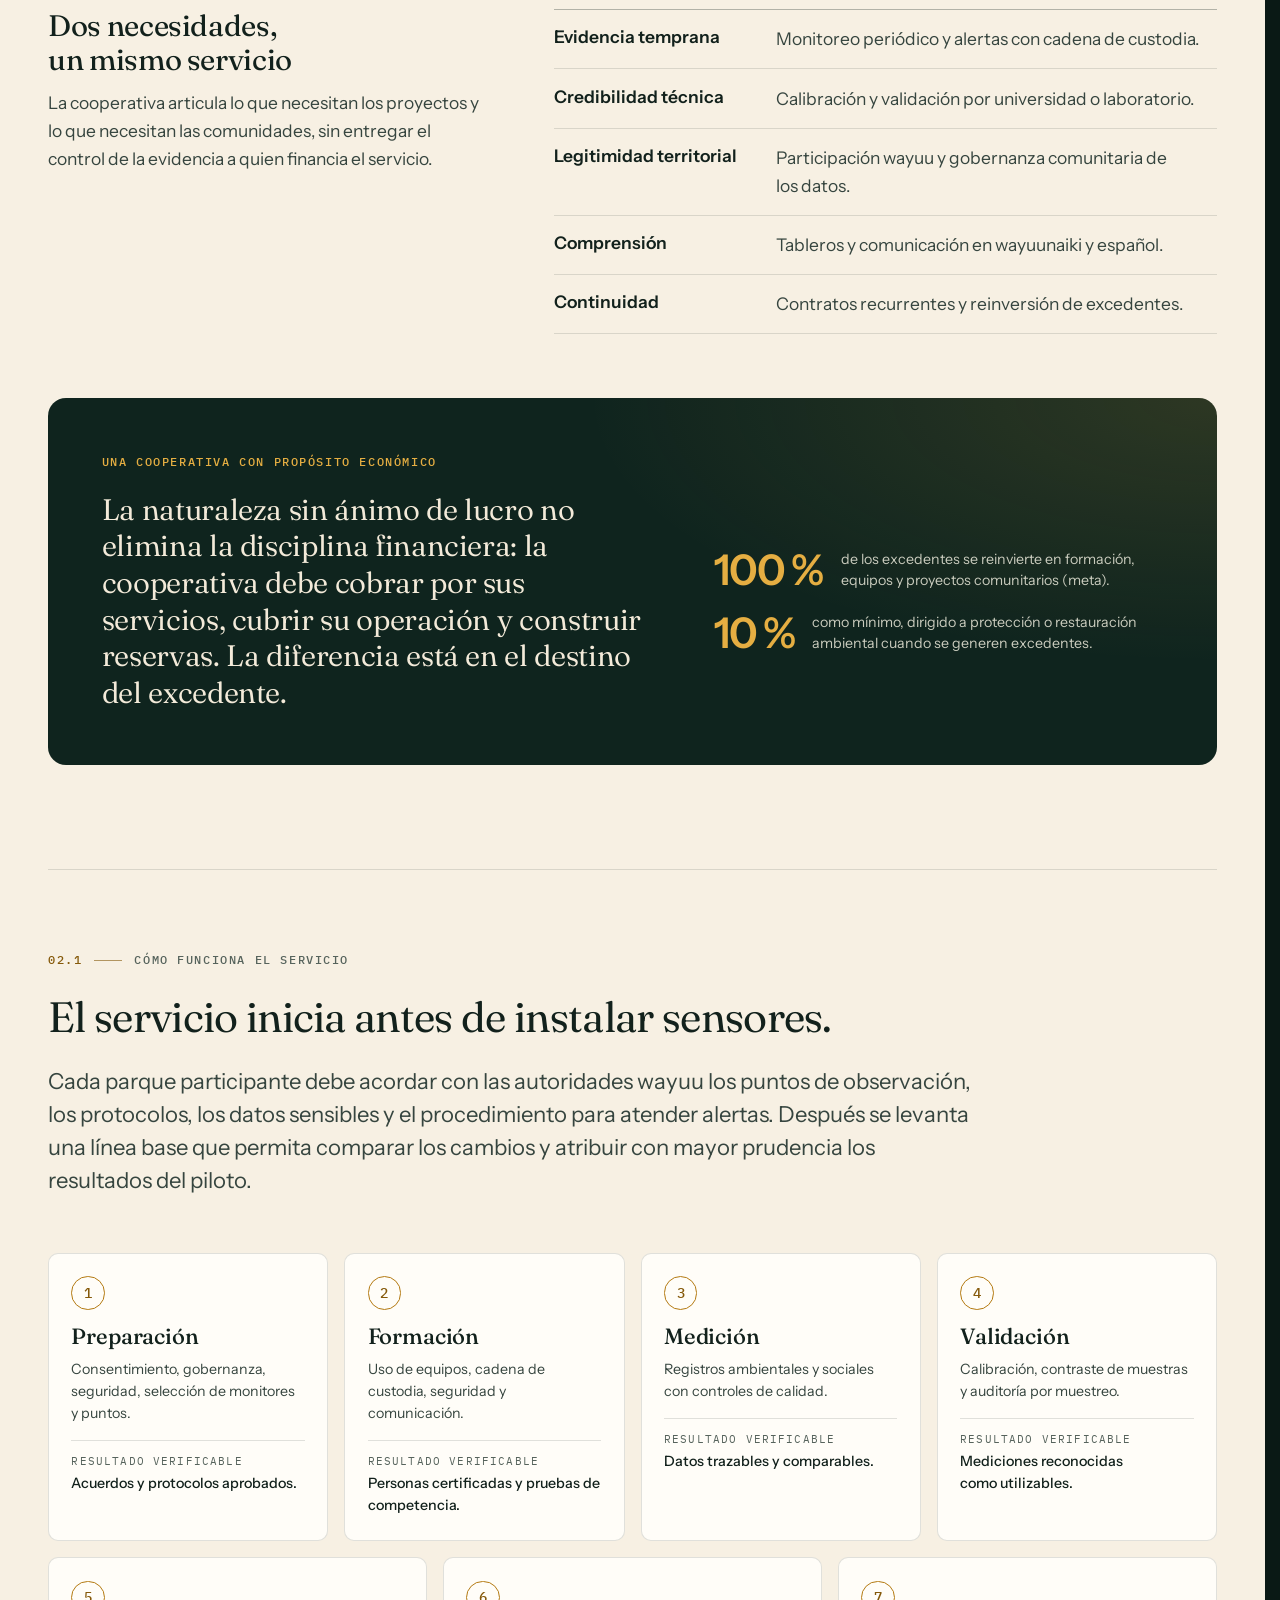
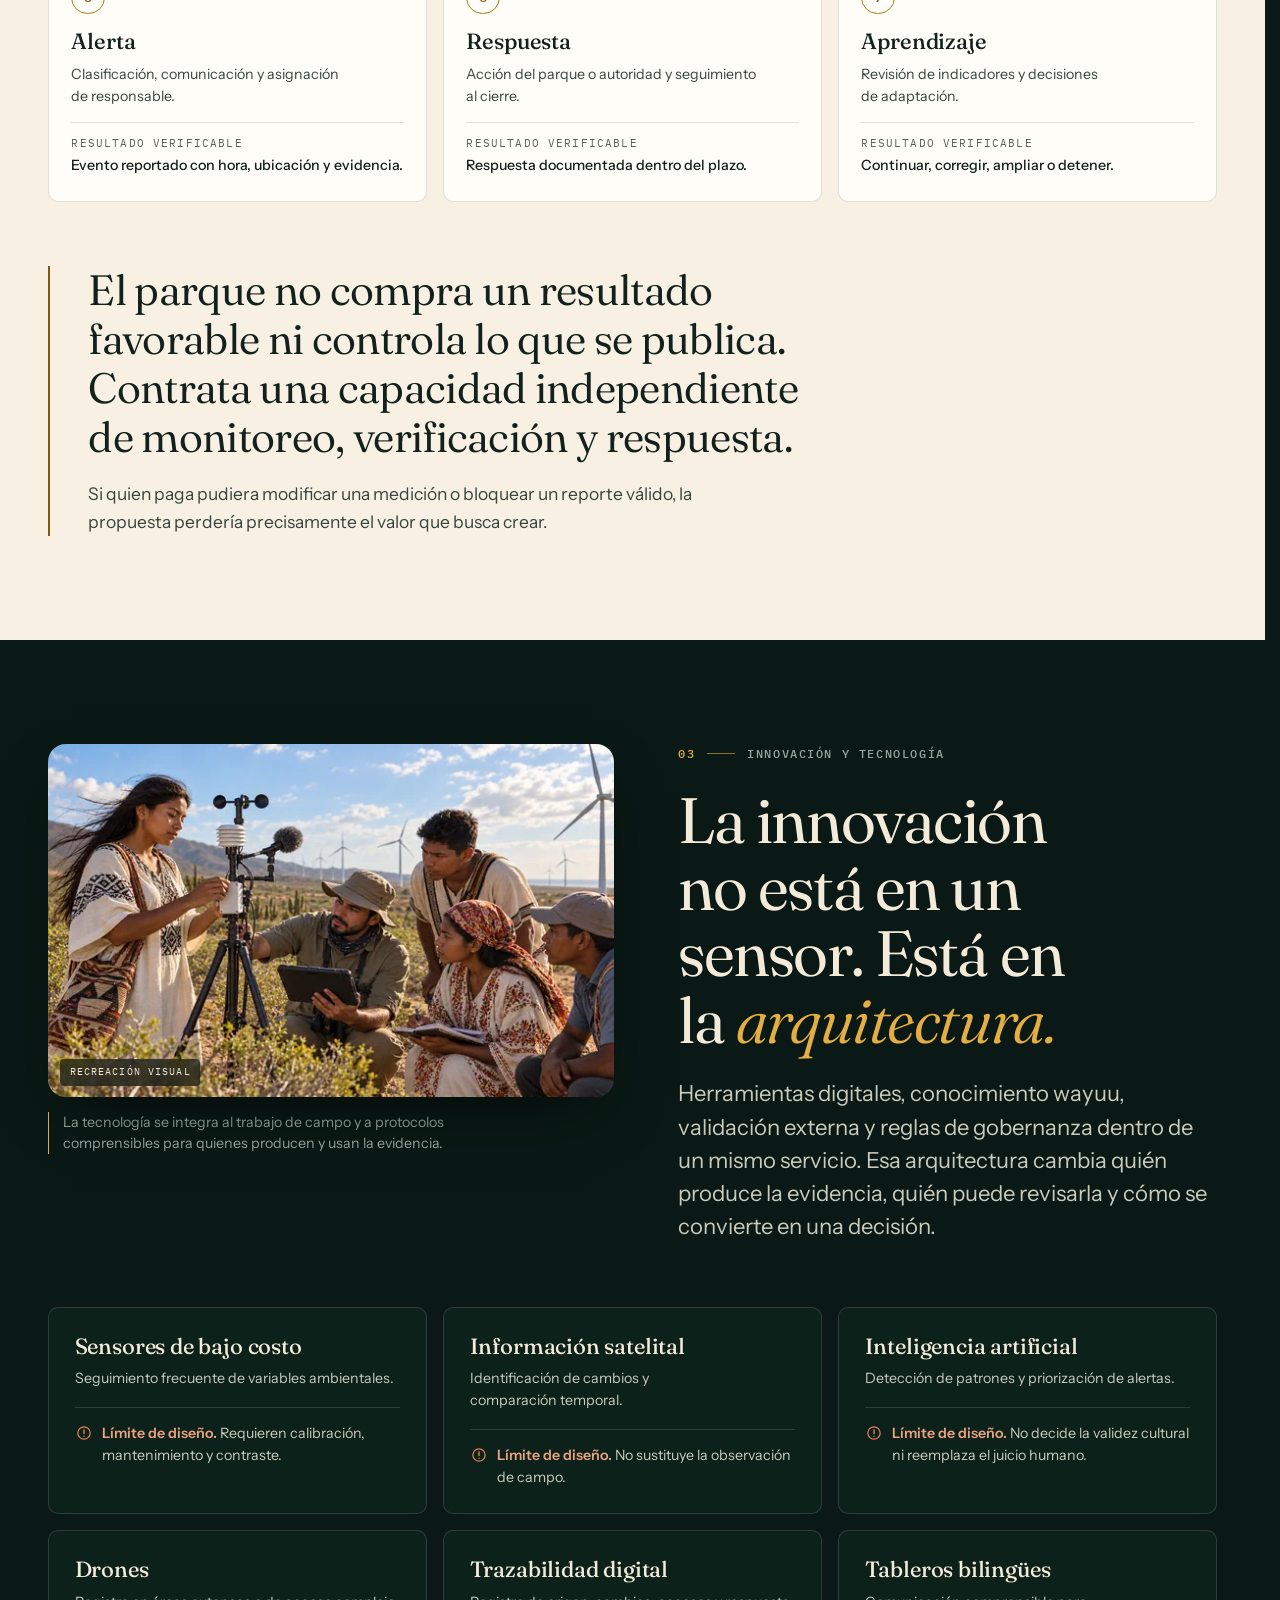
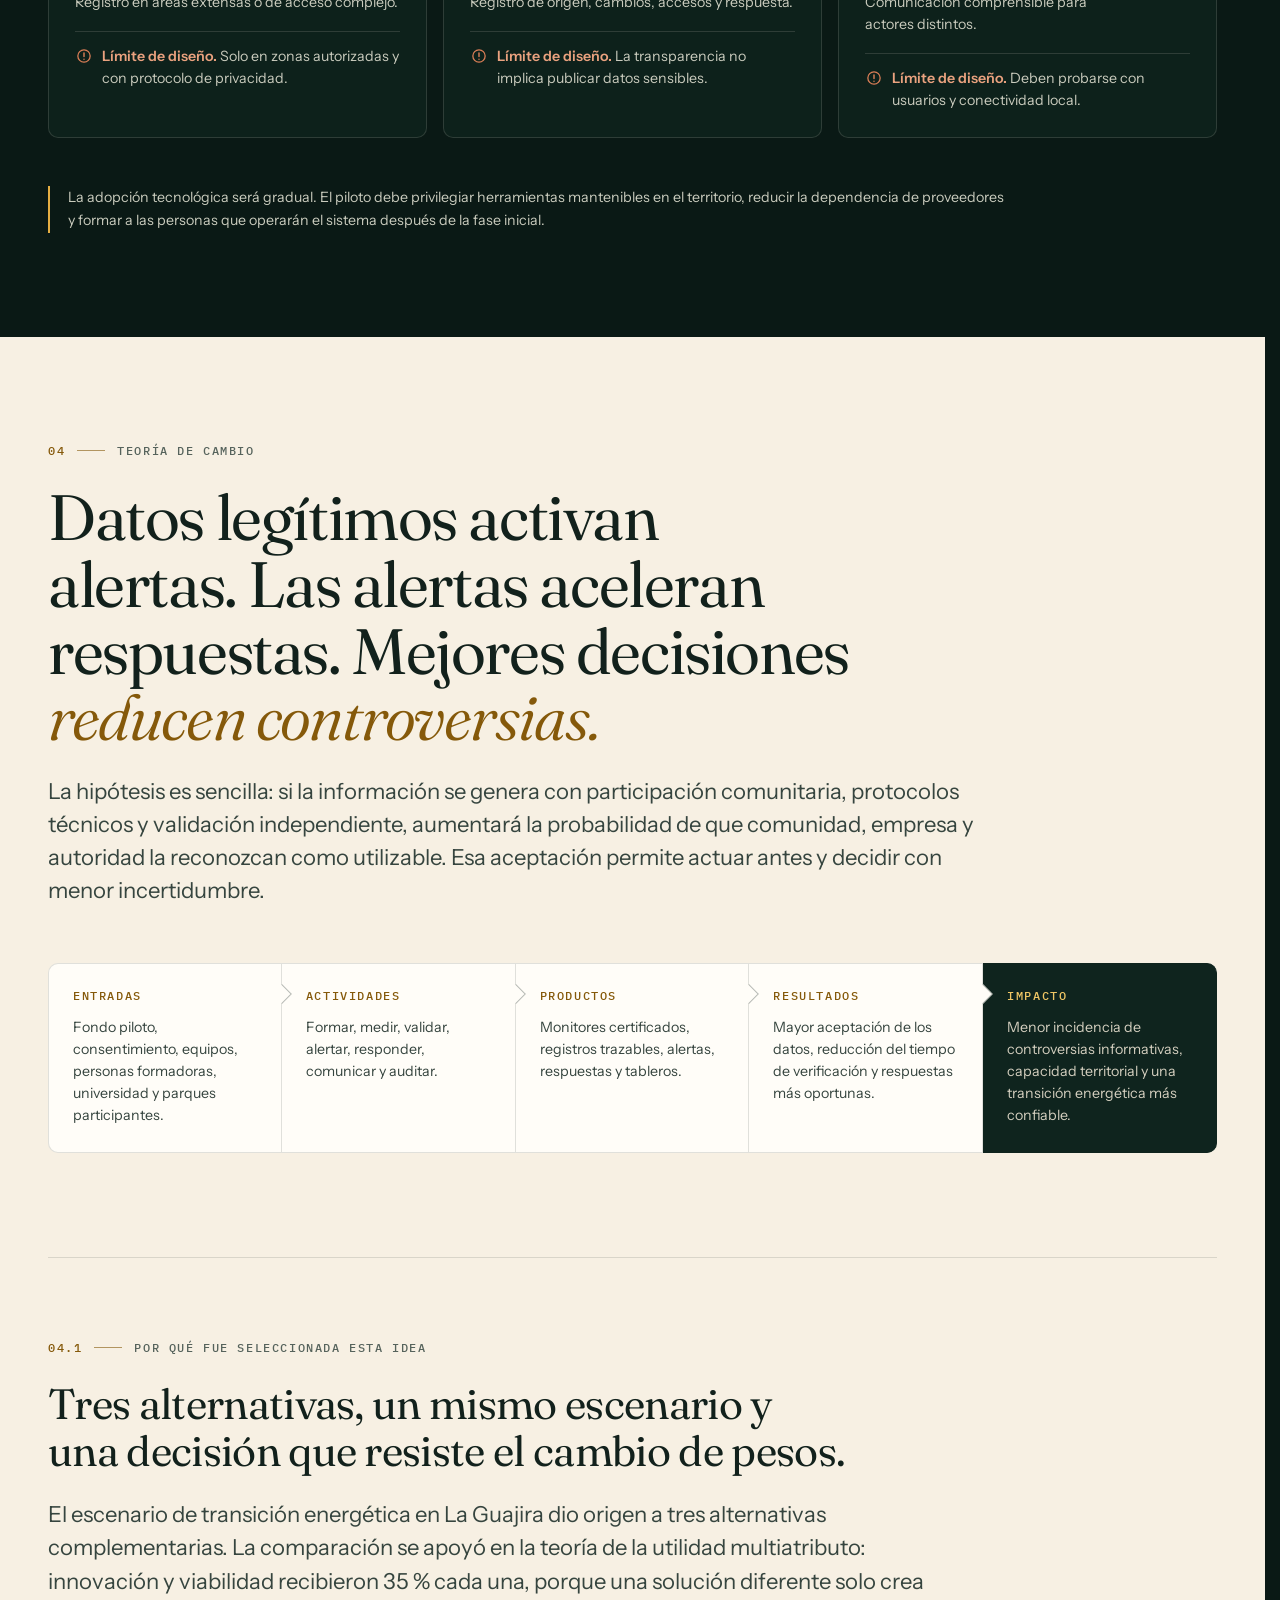
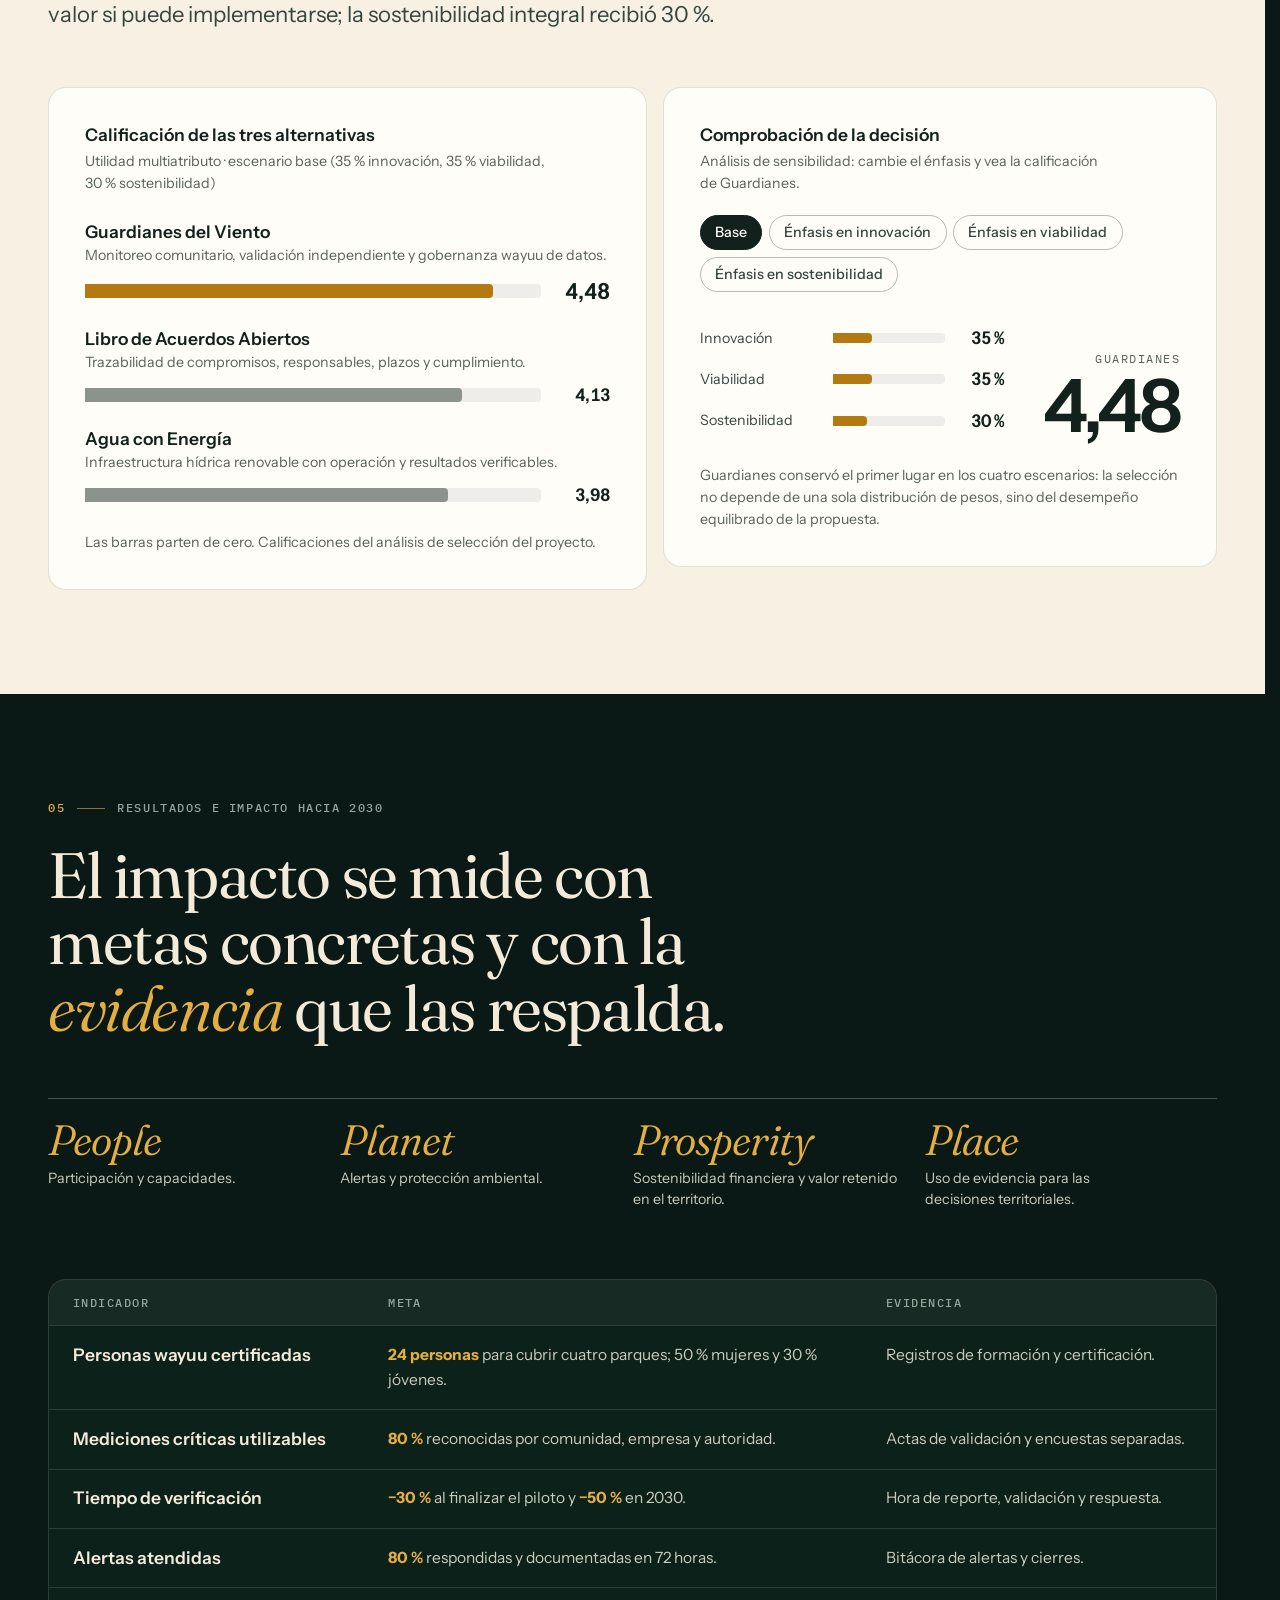
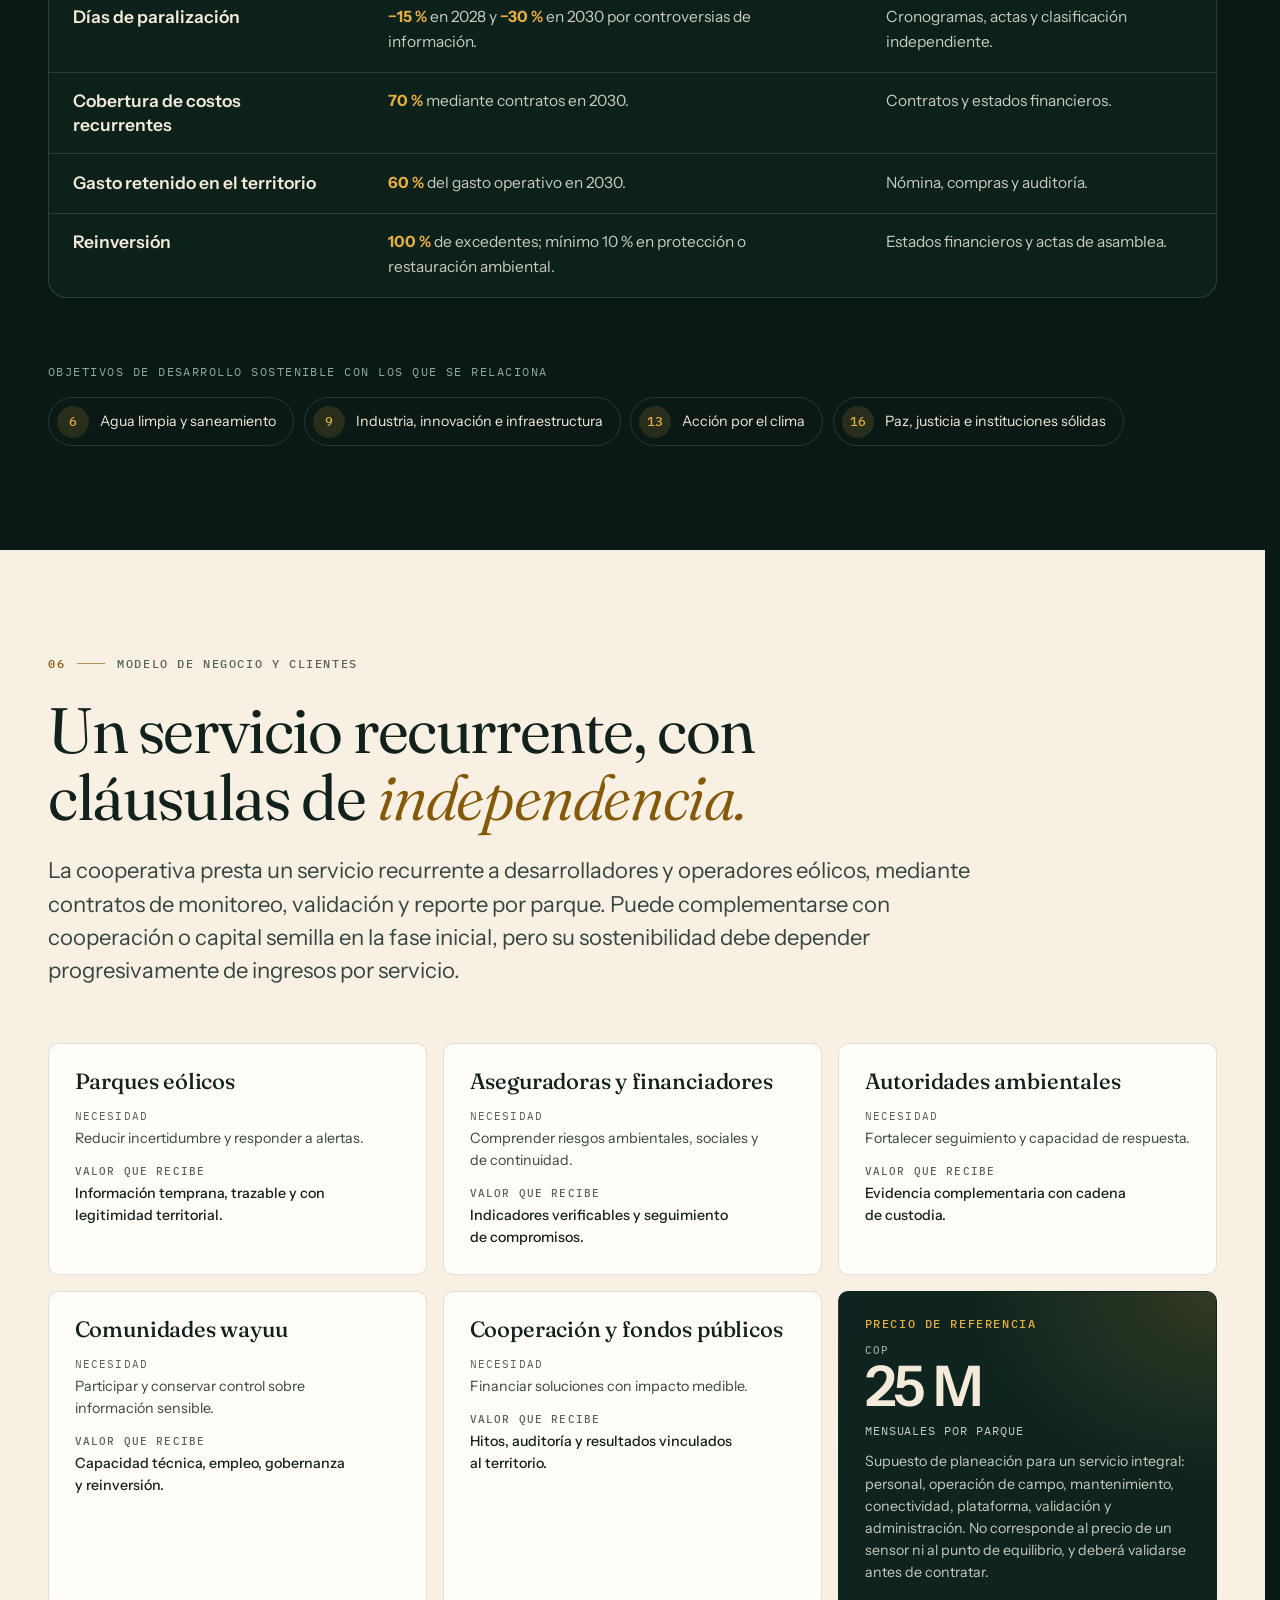
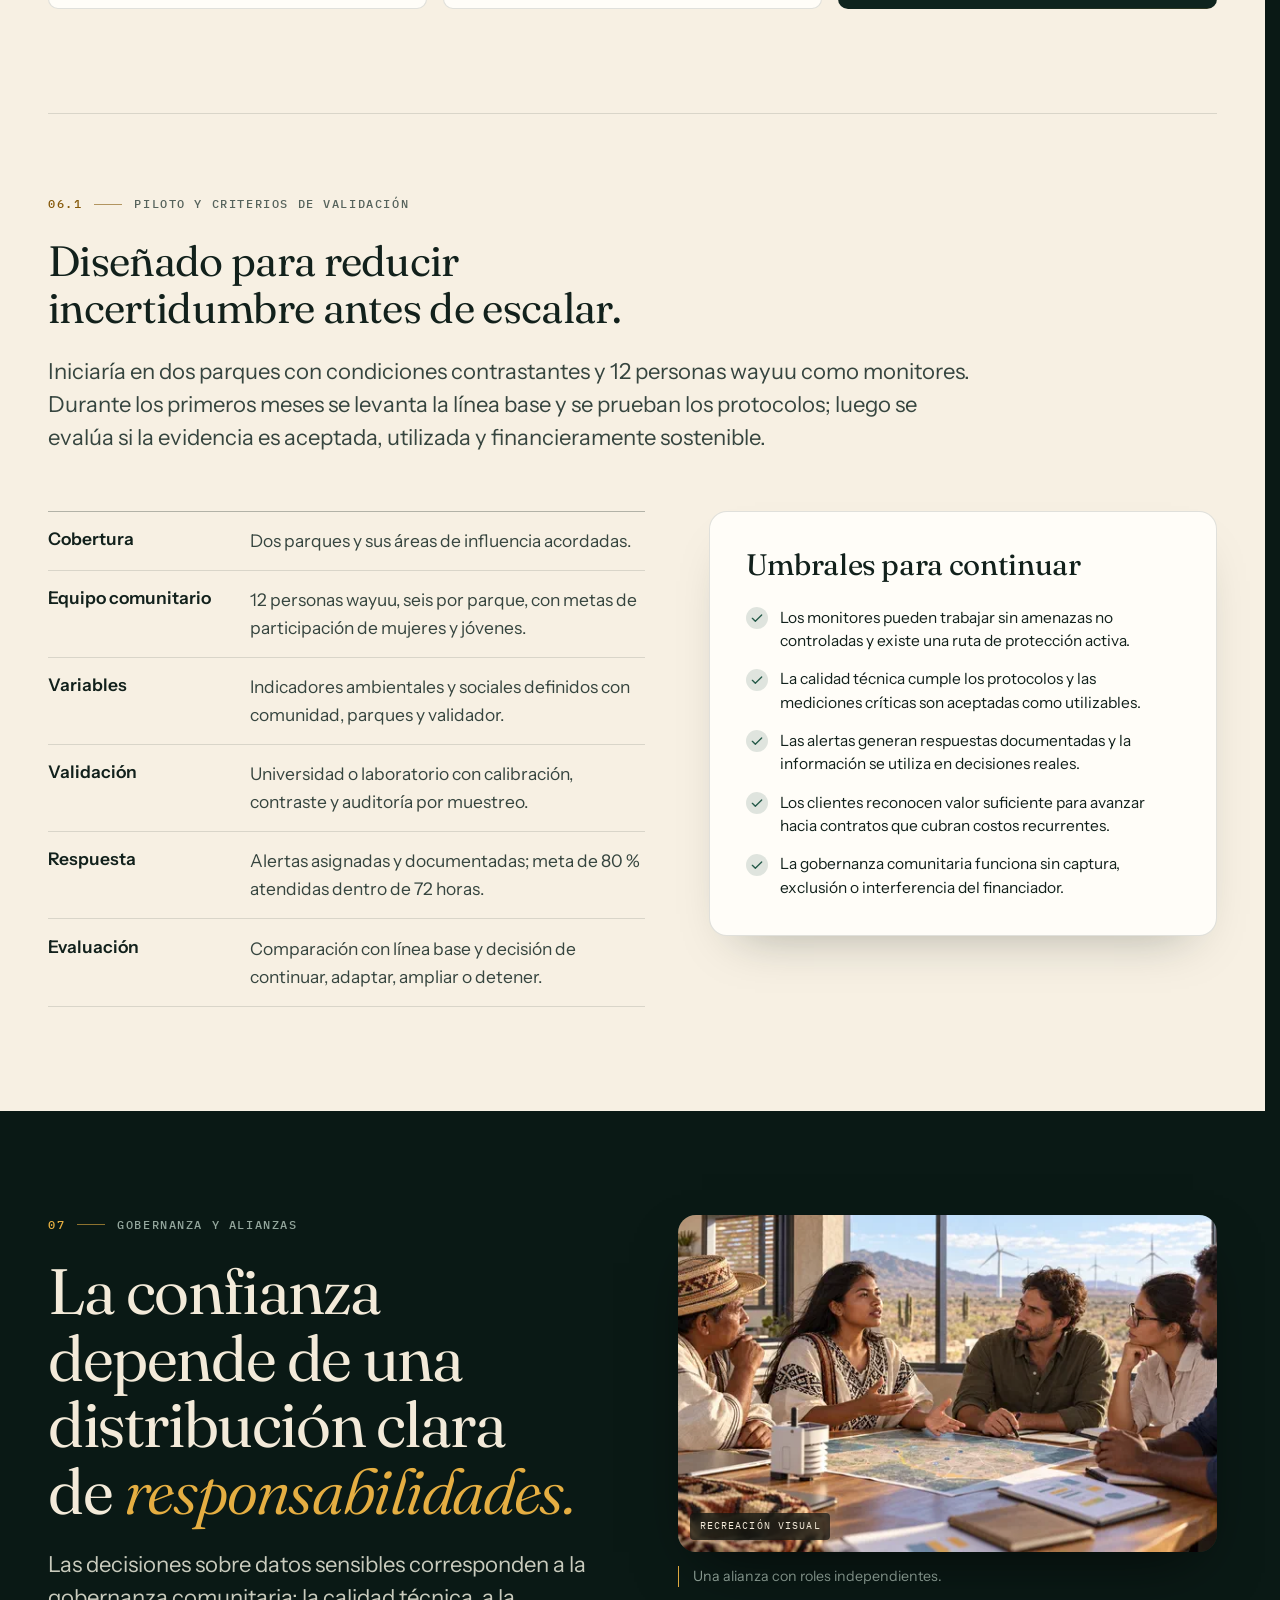
==== commit b9f94cb9: "Tráiler final en el reproductor - assets/video/guardianes-del-viento.mp4: el video entregado (1:59, " ====
--- a/index.html
+++ b/index.html
@@ -317,9 +317,9 @@
 
           <!-- Portada: lo que se ve antes de reproducir -->
           <div class="frame-poster" id="framePoster">
-            <img alt="Recreación visual: una joven wayuu observa un parque eólico al atardecer en La Guajira." width="1672" height="941"
-                 src="assets/img/escenas/01-territorio-1100.webp"
-                 srcset="assets/img/escenas/01-territorio-640.webp 640w, assets/img/escenas/01-territorio-1100.webp 1100w, assets/img/escenas/01-territorio-1672.webp 1672w"
+            <img alt="Recreación visual: una joven wayuu camina por el semidesierto de La Guajira entre aerogeneradores, al atardecer." width="1920" height="1080"
+                 src="assets/video/portada-1100.webp"
+                 srcset="assets/video/portada-640.webp 640w, assets/video/portada-1100.webp 1100w, assets/video/portada-1920.webp 1920w"
                  sizes="(min-width: 1100px) 58vw, 100vw" fetchpriority="high" decoding="async">
             <button class="poster-play" type="button" data-trailer-play aria-label="Reproducir el tráiler de Guardianes del Viento">
               <span class="poster-play-ring" aria-hidden="true"></span>
@@ -384,7 +384,7 @@
       <!-- Capítulos: las ocho escenas del guion -->
       <nav class="chapters" aria-label="Escenas del tráiler">
         <div class="chapters-head">
-          <span>Ocho escenas</span>
+          <span>Ocho escenas <i class="chapters-note">· Recreación visual</i></span>
           <button type="button" class="transcript-open" id="transcriptOpen" aria-haspopup="dialog">Leer la transcripción</button>
         </div>
         <ol class="chapters-list" id="chapters">
@@ -400,8 +400,8 @@
       </nav>
 
       <noscript>
-        <p class="noscript-note">Para ver la previsualización del tráiler active JavaScript. Aquí está la locución; su transcripción completa queda al final de la página.</p>
-        <audio controls preload="none" src="assets/audio/narracion.m4a"></audio>
+        <p class="noscript-note">Para usar el reproductor completo (capítulos, subtítulos y modo cine) active JavaScript. Aquí está el tráiler; su transcripción completa queda al final de la página.</p>
+        <video controls preload="none" playsinline width="1920" height="1080" poster="assets/video/portada-1100.webp" src="assets/video/guardianes-del-viento.mp4"></video>
       </noscript>
     </div>
     </div>
--- a/assets/css/trailer.css
+++ b/assets/css/trailer.css
@@ -1103,6 +1103,20 @@
   color: var(--text-mute);
 }
 
+/* El tráiler se hizo con imágenes generadas: se rotula como recreación (regla del guion) */
+.chapters-note {
+  font-style: normal;
+  opacity: 0.8;
+}
+
+/* En el celular no cabe junto a «Leer la transcripción» sin partir los dos en dos
+   renglones; el rótulo sigue en el texto alternativo de la portada y en Alisio. */
+@media (max-width: 600px) {
+  .chapters-note {
+    display: none;
+  }
+}
+
 .transcript-open {
   font: inherit;
   letter-spacing: inherit;
